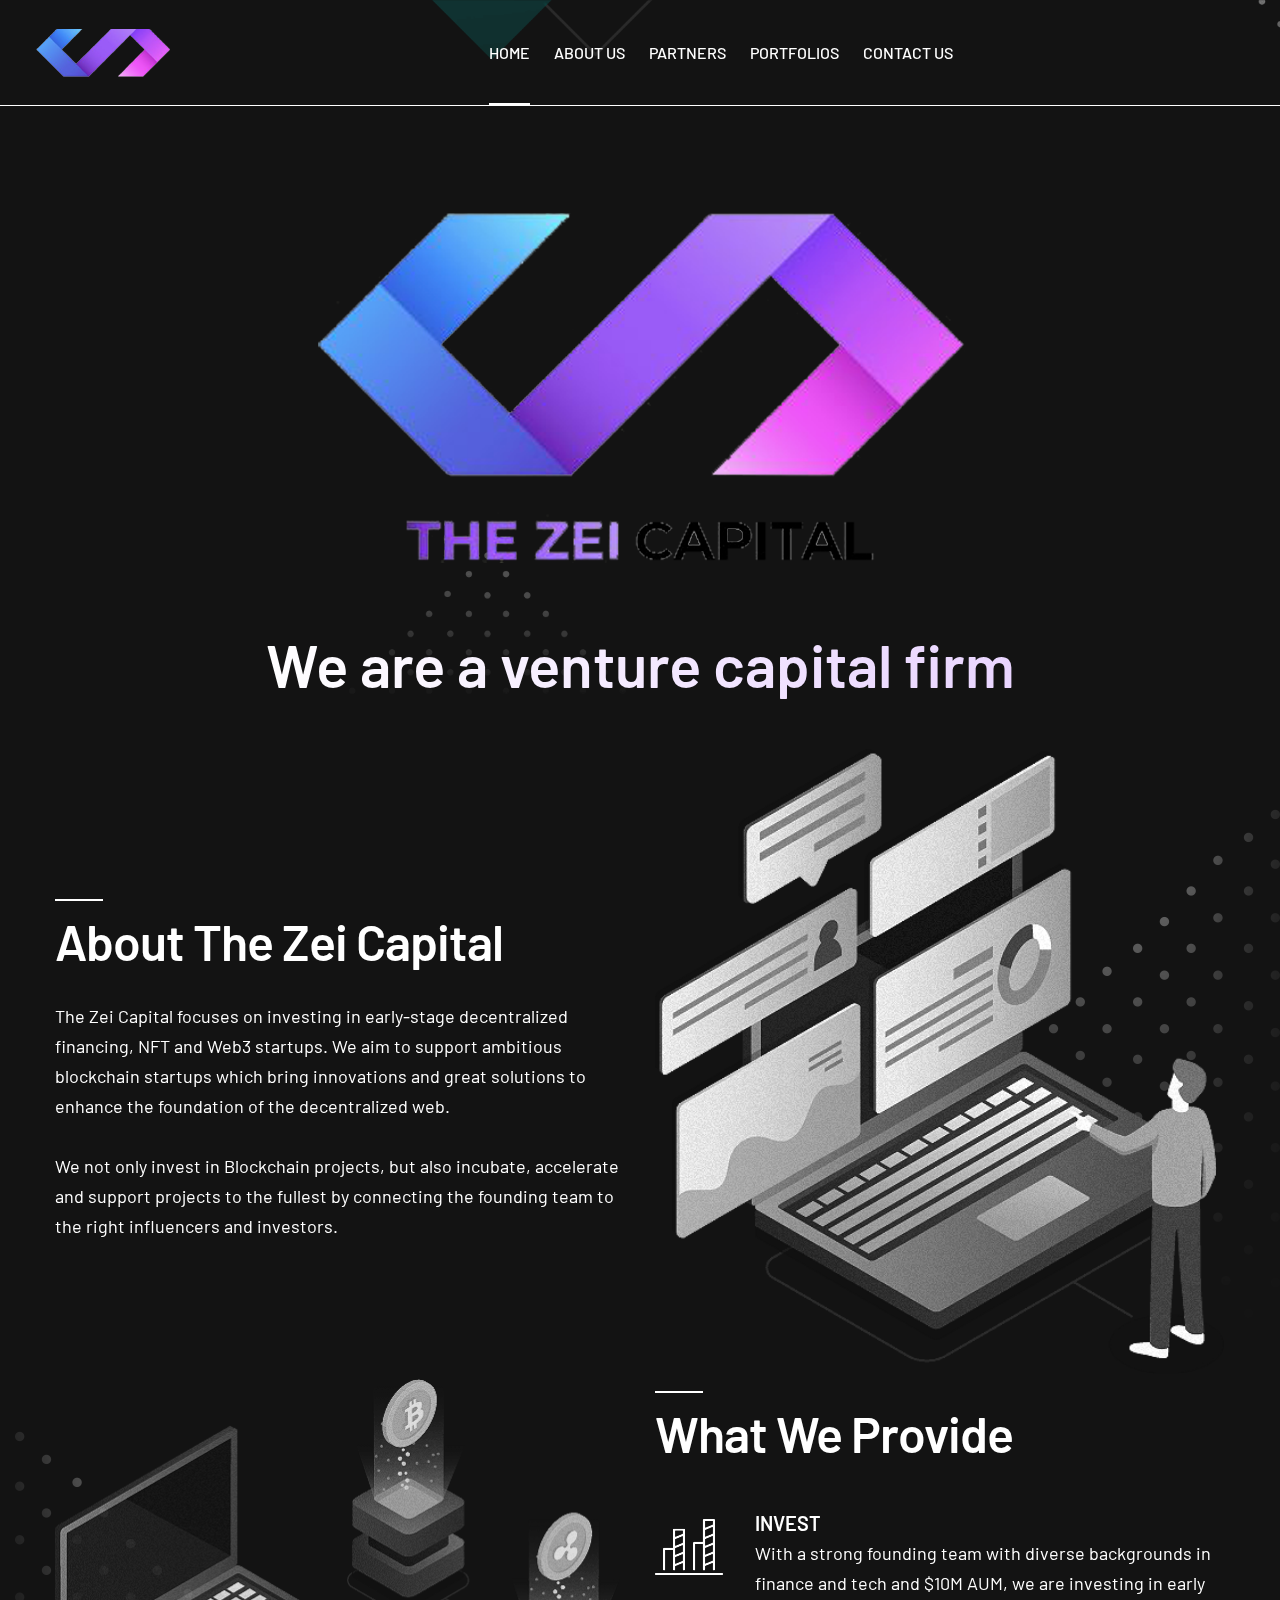
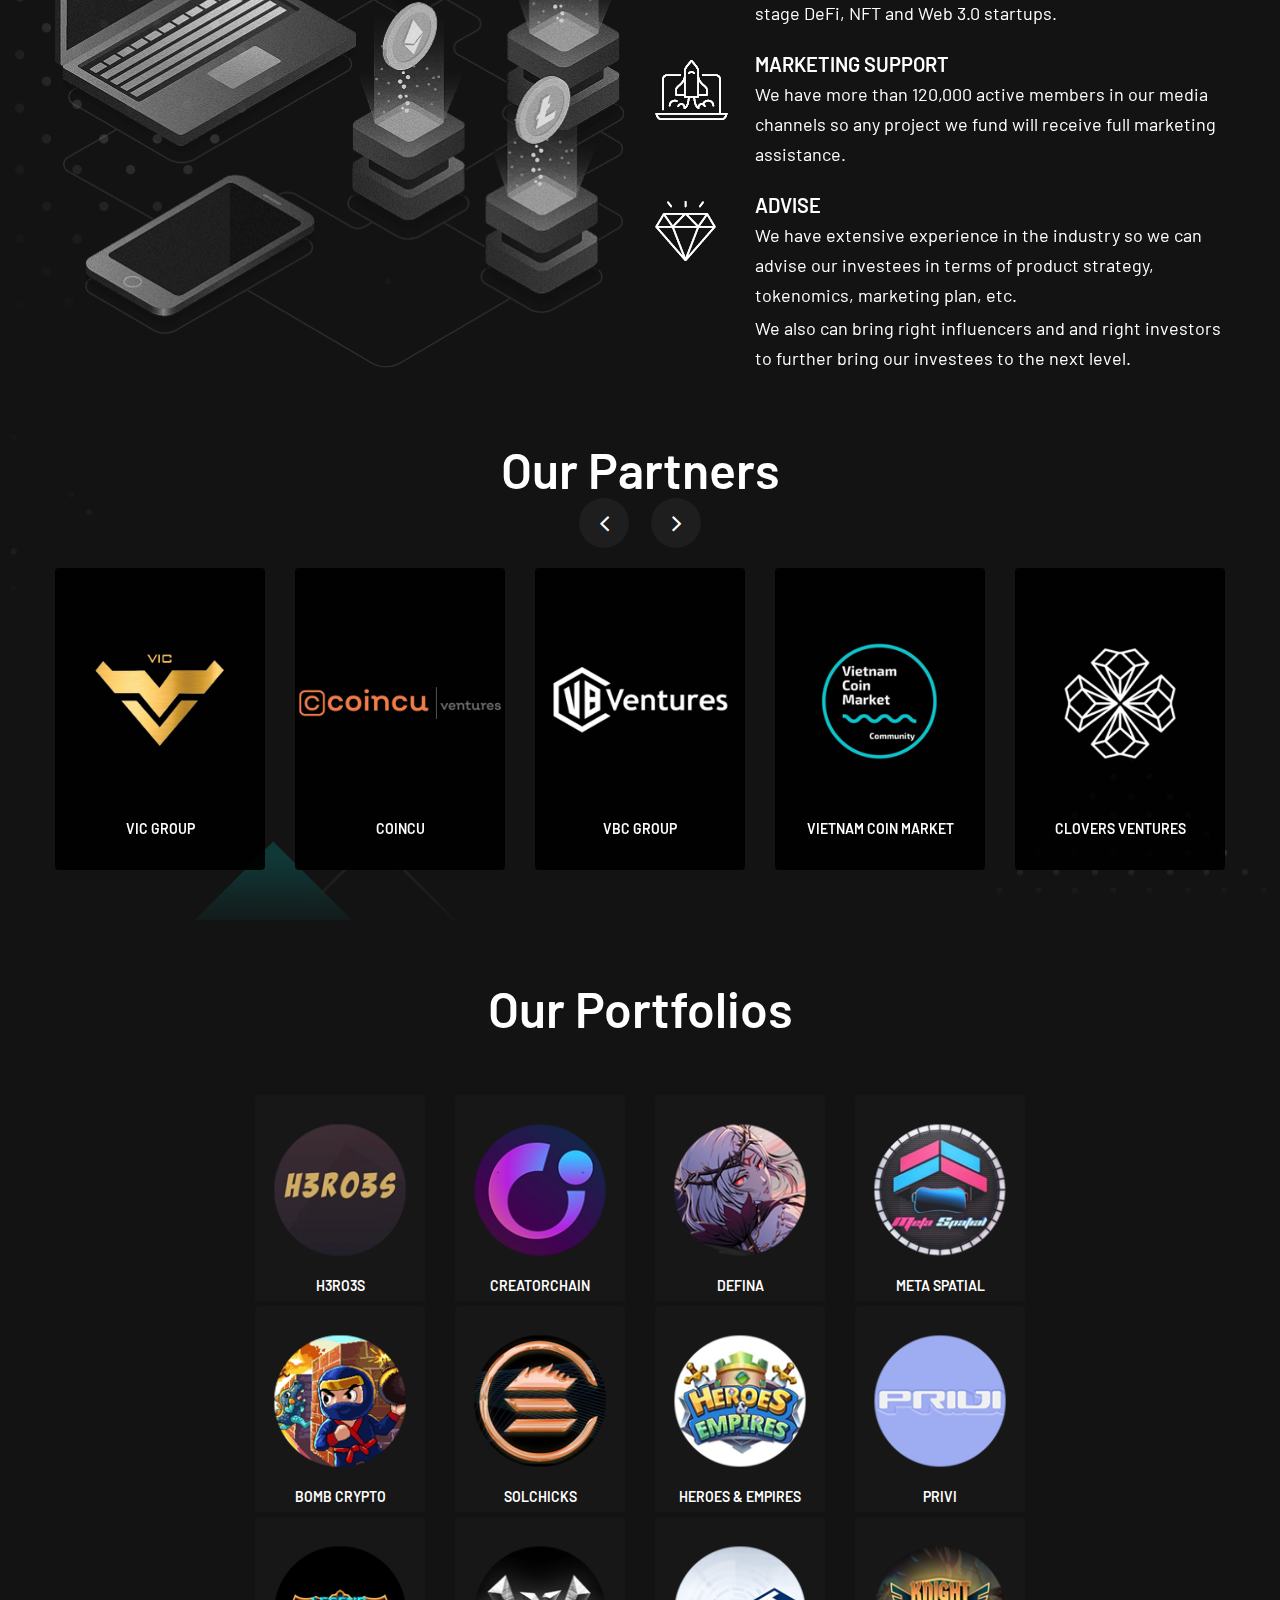
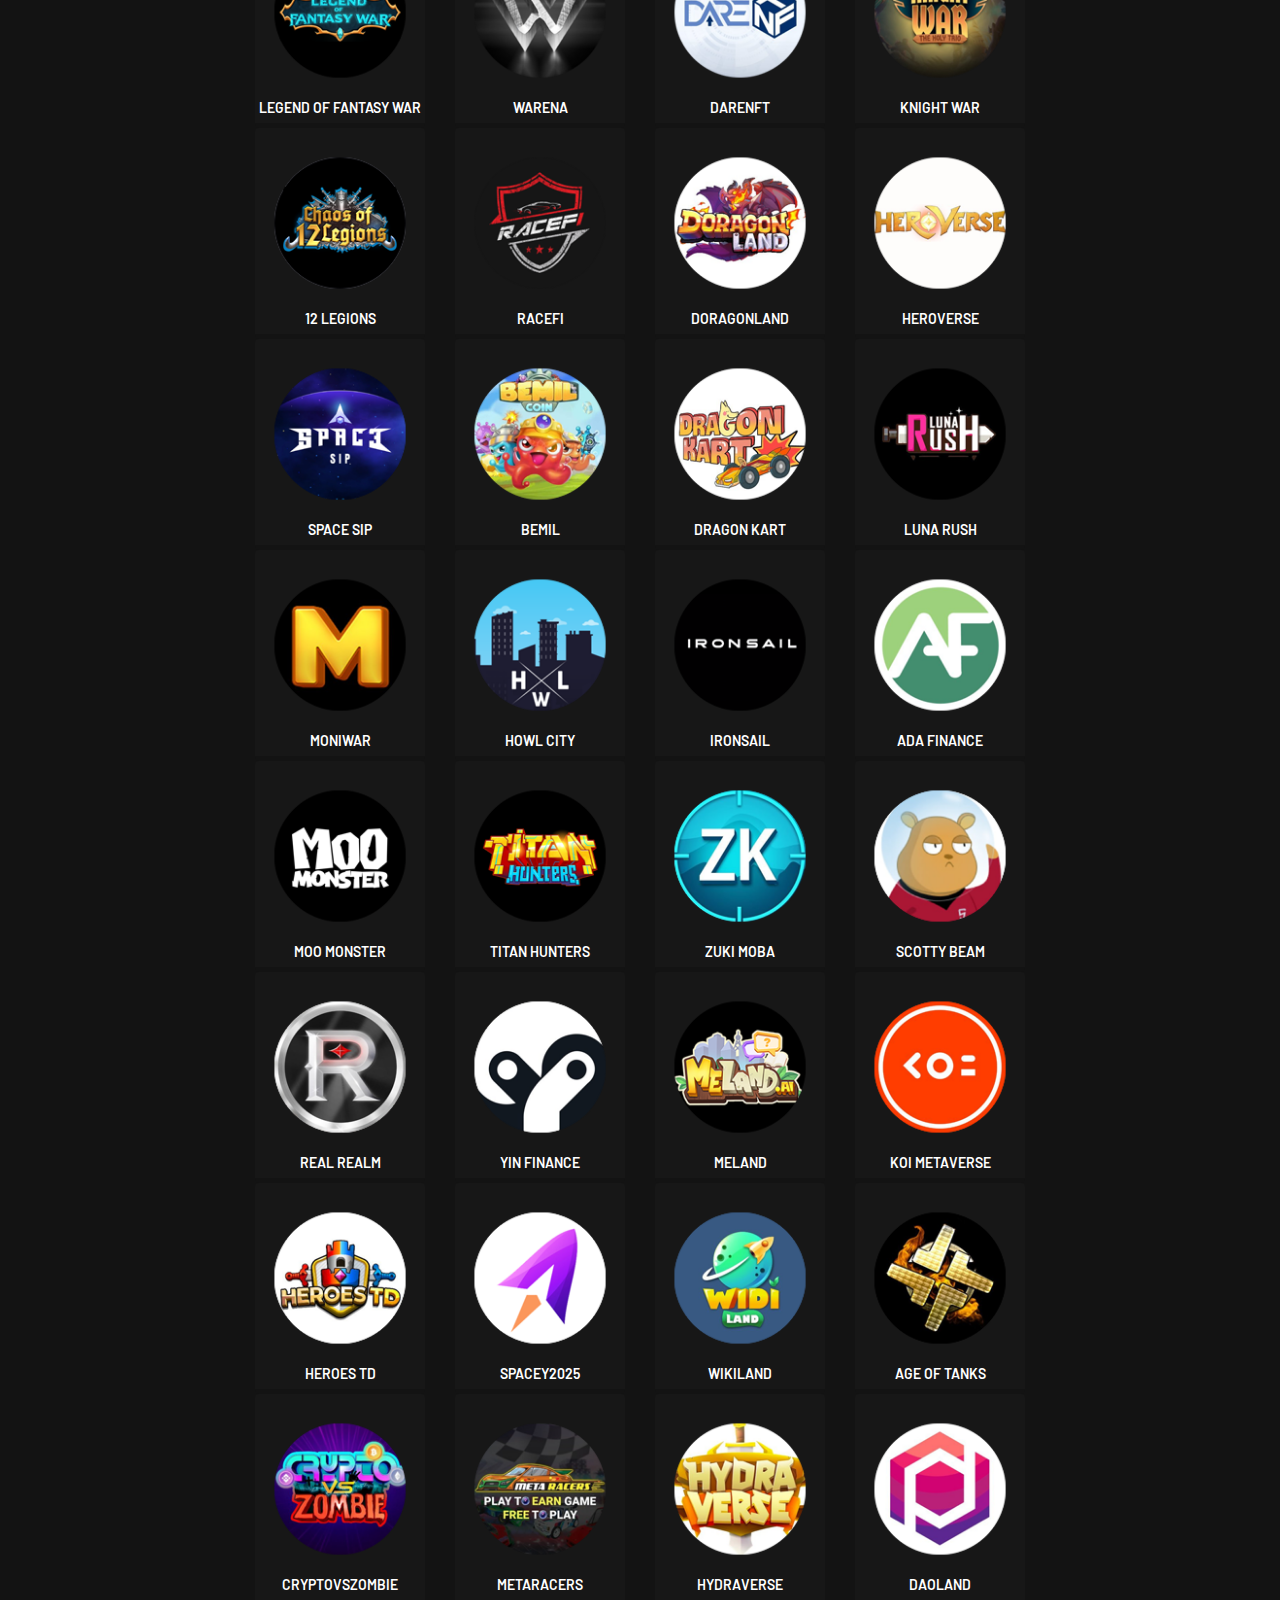
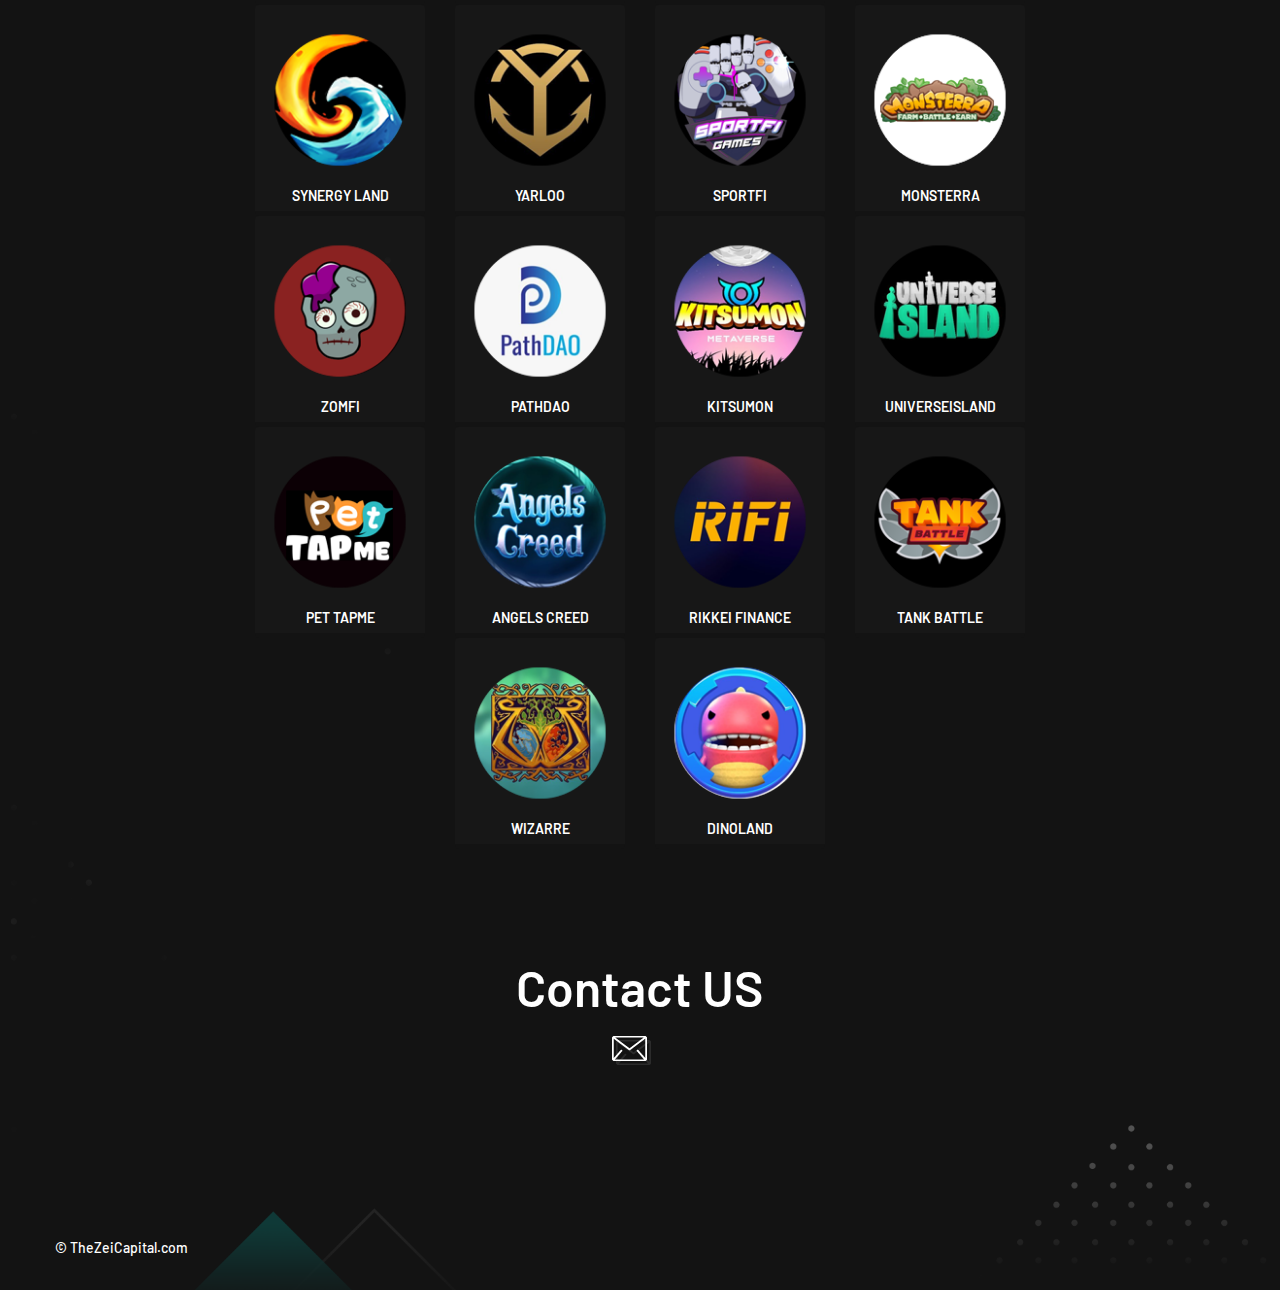
==== index.html @ 8ebc1239 "init" ====
<!doctype html>
<html lang="en">


<!-- Mirrored from TheZeiCapital.com/ by HTTrack Website Copier/3.x [XR&CO'2014], Sat, 12 Mar 2022 12:08:36 GMT -->
<head>

    <meta charset="utf-8">
    <meta http-equiv="x-ua-compatible" content="ie=edge">
    <meta name="description" content="">
    <meta name="viewport" content="width=device-width, initial-scale=1, shrink-to-fit=no">

    <!--====== Title ======-->
    <title>The Zei Capital - We are a venture capital ﬁrm</title>

    <!--====== Favicon Icon ======-->
    <link rel="shortcut icon" href="assets/images/2.png" type="image/png">

    <!--====== Bootstrap css ======-->
    <link rel="stylesheet" href="assets/css/bootstrap.min.css">

    <!--====== Fontawesome css ======-->
    <link rel="stylesheet" href="assets/css/all.css">

    <!--====== nice select css ======-->
    <link rel="stylesheet" href="assets/css/nice-select.css">

    <!--====== Slick css ======-->
    <link rel="stylesheet" href="assets/css/slick.css">

    <!--====== Swiper css ======-->
    <link rel="stylesheet" href="assets/css/swiper.min.css">

    <!--====== Default css ======-->
    <link rel="stylesheet" href="assets/css/default.css">

    <!--====== Style css ======-->
    <link rel="stylesheet" href="assets/css/style.css">


</head>

<body>

    <header class="header-area">
        <div class="header-nav">
            <div class="container-fluid">
                <div class="row">
                    <div class="col-lg-12">
                        <div class="navigation">
                            <nav class="navbar navbar-expand-lg navbar-light ">
                                <a class="navbar-brand" href="index.html"><img src="assets/images/logo.png" alt=""></a>
                                <!-- logo -->
                                <button class="navbar-toggler" type="button" data-toggle="collapse"
                                    data-target="#navbarSupportedContent" aria-controls="navbarSupportedContent"
                                    aria-expanded="false" aria-label="Toggle navigation">
                                    <span class="toggler-icon"></span>
                                    <span class="toggler-icon"></span>
                                    <span class="toggler-icon"></span>
                                </button> <!-- navbar toggler -->

                                <div class="collapse navbar-collapse sub-menu-bar" id="navbarSupportedContent">
                                    <ul class="navbar-nav m-auto">
                                        <li class="nav-item">
                                            <a class="nav-link active" href="index.html">HOME </a>
                                        </li>
                                        <li class="nav-item">
                                            <a class="nav-link" href="#about">ABOUT US</a>
                                        </li>
                                        <li class="nav-item">
                                            <a class="nav-link" href="#partners">PARTNERS</a>
                                        </li>
                                        <li class="nav-item">
                                            <a class="nav-link" href="#portfolios">PORTFOLIOS</a>
                                        </li>
                                        <li class="nav-item">
                                            <a class="nav-link" href="#contact">CONTACT US</a>
                                        </li>
                                    </ul>
                                </div> <!-- navbar collapse -->
                            </nav>
                        </div> <!-- navigation -->
                    </div>
                </div>
            </div>
        </div>
    </header>

    <section class="banner-area bg_cover" style="background-image: url(assets/images/banner-bg.png);">
        <div class="container">
            <div class="row justify-content-center">
                <div class="col-lg-8 col-md-8">
                    <div class="banner-content text-center">
					<img src="assets/images/alogo.png" alt="logo">
                        <h1 class="title">We are a venture capital ﬁrm</h1>
                    </div>
                </div>
            </div>
        </div>
    </section>

    <section class="crypten-trade-area pt-190">
        
        <div class="item-1 item-2 mt-180">
            <div class="container">
                <div class="row align-items-center">
                    <div class="col-lg-6 order-lg-1 order-2">
                        <div class="crypten-trade-content" id="about">
                            <span></span>
                            <h3 class="title">About The Zei Capital</h3>
                            <p>The Zei Capital focuses on investing in early-stage decentralized financing, NFT and Web3 startups. We aim to support ambitious blockchain startups which bring innovations and great solutions to enhance the foundation of the decentralized web.</p>
							<p>We not only invest in Blockchain projects, but also incubate, accelerate and support projects to the fullest by connecting the founding team to the right influencers and investors.</p>
                        </div>
                    </div>
                    <div class="col-lg-6 order-lg-2 order-1">
                        <div class="crypten-trade-thumb">
                            <img src="assets/images/benefits-2.png" alt="">
                        </div>
                    </div>
                </div>
            </div>
            <div class="crypten-color">
                <img src="assets/images/shape/color-bg-2.png" alt="">
            </div>
        </div>
		<div class="item-1">
            <div class="container">
                <div class="row align-items-center">
                    <div class="col-lg-6">
                        <div class="crypten-trade-thumb">
                            <img src="assets/images/benefits-1.png" alt="">
                        </div>
                    </div>
                    <div class="col-lg-6">
                        <div class="crypten-trade-content">
                            <span></span>
                            <h3 class="title">What We Provide</h3></br></br>
                            <div class="trade-item mt-30">
                                <img src="assets/images/icon/trade-icon-1.png" alt="">
                                <h5 class="title">Invest</h5>
                                <p>With  a strong founding team with diverse backgrounds in finance and tech and $10M AUM, we are investing in early stage DeFi, NFT and Web 3.0 startups.</p>
                            </div></br>
                            <div class="trade-item mt-30">
                                <img src="assets/images/icon/features-icon-1.png" alt="">
                                <h5 class="title">Marketing Support</h5>
                                <p>We have more than 120,000 active members in our media channels so any project we fund will receive full marketing assistance.</p>
                            </div></br>
                            <div class="trade-item mt-30">
                                <img src="assets/images/icon/trade-icon-3.png" alt="">
                                <h5 class="title">Advise</h5>
                                <p>We have extensive experience in the industry so we can advise our investees in terms of product strategy, tokenomics, marketing plan, etc.</p>
								<p>We also can bring right influencers and and right investors to further bring our investees to the next level.
</p>
                            </div>
                        </div>
                    </div>
                </div>
            </div>
            <div class="crypten-color">
                <img src="assets/images/shape/color-bg.png" alt="">
            </div>
        </div>
    </section>

    <section class="token-sale-area">
        <div class="container">
            <div class="row justify-content-center">
                <div class="col-lg-7">
                    <div class="section-title text-center" id="partners">
                        <h3 class="title">Our Partners</h3>
                    </div>
                </div>
            </div>
            <div class="row token-sale-active">
                <div class="col-lg-3">
                    <div class="token-sale-item mt-30 text-center">
                        <center><img src="assets/images/icon/vic.png" alt=""></center>
                        <span>VIC Group</span>
                    </div>
                </div>
                 <div class="col-lg-3">
                    <div class="token-sale-item mt-30 text-center">
                        <center><img src="assets/images/icon/cc.png" alt=""></center>
                        <span>Coincu</span>
                    </div>
                </div>
				  <div class="col-lg-3">
                    <div class="token-sale-item mt-30 text-center">
                        <center><img src="assets/images/icon/vbc.png" alt=""></center>
                        <span>VBC Group</span>
                    </div>
                </div>
				  <div class="col-lg-3">
                    <div class="token-sale-item mt-30 text-center">
                        <center><img src="assets/images/icon/vcm.png" alt=""></center>
                        <span>Vietnam Coin Market</span>
                    </div>
                </div>
				  <div class="col-lg-3">
                    <div class="token-sale-item mt-30 text-center">
                        <center><img src="assets/images/icon/clv.png" alt=""></center>
                        <span>Clovers Ventures</span>
                    </div>
                </div>
				<div class="col-lg-3">
                    <div class="token-sale-item mt-30 text-center">
                        <center><img src="assets/images/icon/cf.png" alt=""></center>
                        <span>Crypto Force</span>
                    </div>
                </div>
                <div class="col-lg-3">
                    <div class="token-sale-item mt-30 text-center">
                        <center><img src="assets/images/icon/dci.png" alt=""></center>
                        <span>Dutch Crypto Investors</span>
                    </div>
                </div>
				  <div class="col-lg-3">
                    <div class="token-sale-item mt-30 text-center">
                        <center><img src="assets/images/icon/bmm.png" alt=""></center>
                        <span>Black Mamba Ventures</span>
                    </div>
                </div>
				  <div class="col-lg-3">
                    <div class="token-sale-item mt-30 text-center">
                        <center><img src="assets/images/icon/bta.png" alt=""></center>
                        <span>Blogtienao</span>
                    </div>
                </div>
				  <div class="col-lg-3">
                    <div class="token-sale-item mt-30 text-center">
                        <center><img src="assets/images/icon/ic.png" alt=""></center>
                        <span>Infinity Capital</span>
                    </div>
                </div>
				  <div class="col-lg-3">
                    <div class="token-sale-item mt-30 text-center">
                        <center><img src="assets/images/icon/gfs.png" alt=""></center>
                        <span>GFS Ventures</span>
                    </div>
                </div>
                <div class="col-lg-3">
                    <div class="token-sale-item mt-30 text-center">
                        <center><img src="assets/images/icon/cv.png" alt=""></center>
                        <span>Choiventures</span>
                    </div>
                </div>
				  <div class="col-lg-3">
                    <div class="token-sale-item mt-30 text-center">
                        <center><img src="assets/images/icon/tcvn.png" alt=""></center>
                        <span>TradeCoinVietNam</span>
                    </div>
                </div>
				  <div class="col-lg-3">
                    <div class="token-sale-item mt-30 text-center">
                        <center><img src="assets/images/icon/tkv.png" alt=""></center>
                        <span>TK Ventures</span>
                    </div>
                </div>
					  <div class="col-lg-3">
                    <div class="token-sale-item mt-30 text-center">
                        <center><img src="assets/images/icon/ob.png" alt=""></center>
                        <span>OnBlock</span>
                    </div>
                </div>
            </div>
        </div>
        <div class="banefits-color-2">
            <img src="assets/images/shape/color-bg-4.png" alt="">
        </div>
    </section>

    <section class="brand-area">
        <div class="container">
            <div class="row justify-content-center">
                <div class="col-lg-6">
                    <div class="section-title text-center" id="portfolios">
                        <h3 class="title">Our Portfolios</h3>
                    </div>
                </div>
            </div>
            <div class="row justify-content-center">
                <div class="col-lg-2 col-md-3 col-sm-6 col-6">
                    <div class="brand-item mt-30" style="border-bottom: 5px solid #131313;background-color: #35333324;border-radius: 4px;padding: 5px 0px;font-size: 14px;font-weight: 600;color: #fff;text-transform: uppercase;padding-top: 10px;">
                         <img src="assets/images/h3.png" alt="brand">
						<div ><center><span>H3RO3S</span></center></div>
                    </div>
                </div>
                <div class="col-lg-2 col-md-3 col-sm-6 col-6">
                    <div class="brand-item mt-30" style="border-bottom: 5px solid #131313;background-color: #35333324;border-radius: 4px;padding: 5px 0px;font-size: 14px;font-weight: 600;color: #fff;text-transform: uppercase;padding-top: 10px;">
                        <img src="assets/images/brand1.png" alt="brand">
						<div ><center><span>Creatorchain</span></center></div>
                    </div>
                </div>
                <div class="col-lg-2 col-md-3 col-sm-6 col-6">
                    <div class="brand-item mt-30" style="border-bottom: 5px solid #131313;background-color: #35333324;border-radius: 4px;padding: 5px 0px;font-size: 14px;font-weight: 600;color: #fff;text-transform: uppercase;padding-top: 10px;">
                        <img src="assets/images/brand3.png" alt="brand">
						<div ><center><span>Defina</span></center></div>
                    </div>
                </div>
                <div class="col-lg-2 col-md-3 col-sm-6 col-6">
                    <div class="brand-item mt-30" style="border-bottom: 5px solid #131313;background-color: #35333324;border-radius: 4px;padding: 5px 0px;font-size: 14px;font-weight: 600;color: #fff;text-transform: uppercase;padding-top: 10px;">
                        <img src="assets/images/ms.png" alt="brand">
						<div ><center><span>Meta Spatial</span></center></div>
                    </div>
                </div>
            </div>
            <div class="row justify-content-center mt-70">
                <div class="col-lg-2 col-md-3 col-sm-6 col-6">
                    <div class="brand-item mt-30" style="border-bottom: 5px solid #131313;background-color: #35333324;border-radius: 4px;padding: 5px 0px;font-size: 14px;font-weight: 600;color: #fff;text-transform: uppercase;padding-top: 10px;">
                        <img src="assets/images/bc.png" alt="brand">
						<div ><center><span>Bomb Crypto</span></center></div>
                    </div>
                </div>
                <div class="col-lg-2 col-md-3 col-sm-6 col-6">
                    <div class="brand-item mt-30" style="border-bottom: 5px solid #131313;background-color: #35333324;border-radius: 4px;padding: 5px 0px;font-size: 14px;font-weight: 600;color: #fff;text-transform: uppercase;padding-top: 10px;">
                        <img src="assets/images/sc.png" alt="brand">
						<div ><center><span>SolChicks</span></center></div>
                    </div>
                </div>
                <div class="col-lg-2 col-md-3 col-sm-6 col-6">
                    <div class="brand-item mt-30" style="border-bottom: 5px solid #131313;background-color: #35333324;border-radius: 4px;padding: 5px 0px;font-size: 14px;font-weight: 600;color: #fff;text-transform: uppercase;padding-top: 10px;">
                        <img src="assets/images/brand8.png" alt="brand">
						<div ><center><span>Heroes & Empires</span></center></div>
                    </div>
                </div>
                <div class="col-lg-2 col-md-3 col-sm-6 col-6">
                    <div class="brand-item mt-30" style="border-bottom: 5px solid #131313;background-color: #35333324;border-radius: 4px;padding: 5px 0px;font-size: 14px;font-weight: 600;color: #fff;text-transform: uppercase;padding-top: 10px;">
                        <img src="assets/images/brand9.png" alt="brand">
						<div ><center><span>Privi</span></center></div>
                    </div>
                </div>
            </div>
			            <div class="row justify-content-center mt-70">
                <div class="col-lg-2 col-md-3 col-sm-6 col-6">
                    <div class="brand-item mt-30" style="border-bottom: 5px solid #131313;background-color: #35333324;border-radius: 4px;padding: 5px 0px;font-size: 14px;font-weight: 600;color: #fff;text-transform: uppercase;padding-top: 10px;">
                      <img src="assets/images/lw.png" alt="brand">
						<div ><center><span>Legend of Fantasy War</span></center></div>
                    </div>
                </div>
                <div class="col-lg-2 col-md-3 col-sm-6 col-6">
                    <div class="brand-item mt-30" style="border-bottom: 5px solid #131313;background-color: #35333324;border-radius: 4px;padding: 5px 0px;font-size: 14px;font-weight: 600;color: #fff;text-transform: uppercase;padding-top: 10px;">
                         <img src="assets/images/icon/wr.png" alt="brand">
						<div ><center><span>Warena</span></center></div>
                    </div>
                </div>
                <div class="col-lg-2 col-md-3 col-sm-6 col-6">
                    <div class="brand-item mt-30" style="border-bottom: 5px solid #131313;background-color: #35333324;border-radius: 4px;padding: 5px 0px;font-size: 14px;font-weight: 600;color: #fff;text-transform: uppercase;padding-top: 10px;">
                        <img src="assets/images/icon/dr.png" alt="brand">
						<div ><center><span>Darenft</span></center></div>
                    </div>
                </div>
                <div class="col-lg-2 col-md-3 col-sm-6 col-6">
                    <div class="brand-item mt-30" style="border-bottom: 5px solid #131313;background-color: #35333324;border-radius: 4px;padding: 5px 0px;font-size: 14px;font-weight: 600;color: #fff;text-transform: uppercase;padding-top: 10px;">
                         <img src="assets/images/icon/kw.png" alt="brand">
						<div ><center><span>Knight War</span></center></div>
                    </div>
                </div>
            </div>
			<div class="row justify-content-center">
                <div class="col-lg-2 col-md-3 col-sm-6 col-6">
                    <div class="brand-item mt-30" style="border-bottom: 5px solid #131313;background-color: #35333324;border-radius: 4px;padding: 5px 0px;font-size: 14px;font-weight: 600;color: #fff;text-transform: uppercase;padding-top: 10px;">
                        <img src="assets/images/12l.png" alt="brand">
						<div ><center><span>12 LEGIONS</span></center></div>
                    </div>
                </div>
                <div class="col-lg-2 col-md-3 col-sm-6 col-6">
                    <div class="brand-item mt-30" style="border-bottom: 5px solid #131313;background-color: #35333324;border-radius: 4px;padding: 5px 0px;font-size: 14px;font-weight: 600;color: #fff;text-transform: uppercase;padding-top: 10px;">
                        <img src="assets/images/rcf.png" alt="brand">
						<div ><center><span>RaceFi</span></center></div>
                    </div>
                </div>
                <div class="col-lg-2 col-md-3 col-sm-6 col-6">
                    <div class="brand-item mt-30" style="border-bottom: 5px solid #131313;background-color: #35333324;border-radius: 4px;padding: 5px 0px;font-size: 14px;font-weight: 600;color: #fff;text-transform: uppercase;padding-top: 10px;">
                        <img src="assets/images/drg.png" alt="brand">
						<div ><center><span>DoragonLand</span></center></div>
                    </div>
                </div>
                <div class="col-lg-2 col-md-3 col-sm-6 col-6">
                    <div class="brand-item mt-30" style="border-bottom: 5px solid #131313;background-color: #35333324;border-radius: 4px;padding: 5px 0px;font-size: 14px;font-weight: 600;color: #fff;text-transform: uppercase;padding-top: 10px;">
                        <img src="assets/images/hv.png" alt="brand">
						<div ><center><span>HeroVerse</span></center></div>
                    </div>
                </div>
            </div>
            <div class="row justify-content-center mt-70">
                <div class="col-lg-2 col-md-3 col-sm-6 col-6">
                    <div class="brand-item mt-30" style="border-bottom: 5px solid #131313;background-color: #35333324;border-radius: 4px;padding: 5px 0px;font-size: 14px;font-weight: 600;color: #fff;text-transform: uppercase;padding-top: 10px;">
                        <img src="assets/images/ss.png" alt="brand">
						<div ><center><span>Space SIP</span></center></div>
                    </div>
                </div>
                <div class="col-lg-2 col-md-3 col-sm-6 col-6">
                    <div class="brand-item mt-30" style="border-bottom: 5px solid #131313;background-color: #35333324;border-radius: 4px;padding: 5px 0px;font-size: 14px;font-weight: 600;color: #fff;text-transform: uppercase;padding-top: 10px;">
                        <img src="assets/images/bml.png" alt="brand">
						<div ><center><span>Bemil</span></center></div>
                    </div>
                </div>
                <div class="col-lg-2 col-md-3 col-sm-6 col-6">
                    <div class="brand-item mt-30" style="border-bottom: 5px solid #131313;background-color: #35333324;border-radius: 4px;padding: 5px 0px;font-size: 14px;font-weight: 600;color: #fff;text-transform: uppercase;padding-top: 10px;">
                        <img src="assets/images/drk.png" alt="brand">
						<div ><center><span>Dragon Kart</span></center></div>
                    </div>
                </div>
                <div class="col-lg-2 col-md-3 col-sm-6 col-6">
                    <div class="brand-item mt-30" style="border-bottom: 5px solid #131313;background-color: #35333324;border-radius: 4px;padding: 5px 0px;font-size: 14px;font-weight: 600;color: #fff;text-transform: uppercase;padding-top: 10px;">
                        <img src="assets/images/lnr.png" alt="brand">
						<div ><center><span>Luna Rush</span></center></div>
                    </div>
                </div>
            </div>
            <div class="row justify-content-center mt-70">
                <div class="col-lg-2 col-md-3 col-sm-6 col-6">
                    <div class="brand-item mt-30" style="border-bottom: 5px solid #131313;background-color: #35333324;border-radius: 4px;padding: 5px 0px;font-size: 14px;font-weight: 600;color: #fff;text-transform: uppercase;padding-top: 10px;">
                        <img src="assets/images/mw.png" alt="brand">
						<div ><center><span>Moniwar</span></center></div>
                    </div>
                </div>
                <div class="col-lg-2 col-md-3 col-sm-6 col-6">
                    <div class="brand-item mt-30" style="border-bottom: 5px solid #131313;background-color: #35333324;border-radius: 4px;padding: 5px 0px;font-size: 14px;font-weight: 600;color: #fff;text-transform: uppercase;padding-top: 10px;">
                        <img src="assets/images/hwl.png" alt="brand">
						<div ><center><span>Howl City</span></center></div>
                    </div>
                </div>
                <div class="col-lg-2 col-md-3 col-sm-6 col-6">
                    <div class="brand-item mt-30" style="border-bottom: 5px solid #131313;background-color: #35333324;border-radius: 4px;padding: 5px 0px;font-size: 14px;font-weight: 600;color: #fff;text-transform: uppercase;padding-top: 10px;">
                        <img src="assets/images/IS.png" alt="brand">
						<div ><center><span>Ironsail</span></center></div>
                    </div>
                </div>
                <div class="col-lg-2 col-md-3 col-sm-6 col-6">
                    <div class="brand-item mt-30" style="border-bottom: 5px solid #131313;background-color: #35333324;border-radius: 4px;padding: 5px 0px;font-size: 14px;font-weight: 600;color: #fff;text-transform: uppercase;padding-top: 10px;">
                        <img src="assets/images/p2p.png" alt="brand">
						<div ><center><span>ADA Finance</span></center></div>
                    </div>
                </div>
            </div>
             <div class="row justify-content-center mt-70">
                <div class="col-lg-2 col-md-3 col-sm-6 col-6">
                    <div class="brand-item mt-30" style="border-bottom: 5px solid #131313;background-color: #35333324;border-radius: 4px;padding: 5px 0px;font-size: 14px;font-weight: 600;color: #fff;text-transform: uppercase;padding-top: 10px;">
                        <img src="assets/images/moo.png" alt="brand">
						<div ><center><span>Moo Monster</span></center></div>
                    </div>
                </div>
                <div class="col-lg-2 col-md-3 col-sm-6 col-6">
                    <div class="brand-item mt-30" style="border-bottom: 5px solid #131313;background-color: #35333324;border-radius: 4px;padding: 5px 0px;font-size: 14px;font-weight: 600;color: #fff;text-transform: uppercase;padding-top: 10px;">
                        <img src="assets/images/tt.png" alt="brand">
						<div ><center><span>Titan Hunters</span></center></div>
                    </div>
                </div>
                <div class="col-lg-2 col-md-3 col-sm-6 col-6">
                    <div class="brand-item mt-30" style="border-bottom: 5px solid #131313;background-color: #35333324;border-radius: 4px;padding: 5px 0px;font-size: 14px;font-weight: 600;color: #fff;text-transform: uppercase;padding-top: 10px;">
                        <img src="assets/images/zk.png" alt="brand">
						<div ><center><span>Zuki Moba</span></center></div>
                    </div>
                </div>
                <div class="col-lg-2 col-md-3 col-sm-6 col-6">
                    <div class="brand-item mt-30" style="border-bottom: 5px solid #131313;background-color: #35333324;border-radius: 4px;padding: 5px 0px;font-size: 14px;font-weight: 600;color: #fff;text-transform: uppercase;padding-top: 10px;">
                        <img src="assets/images/sb.png" alt="brand">
						<div ><center><span>Scotty Beam</span></center></div>
                    </div>
                </div>
            </div>
			
			             <div class="row justify-content-center mt-70">
                <div class="col-lg-2 col-md-3 col-sm-6 col-6">
                    <div class="brand-item mt-30" style="border-bottom: 5px solid #131313;background-color: #35333324;border-radius: 4px;padding: 5px 0px;font-size: 14px;font-weight: 600;color: #fff;text-transform: uppercase;padding-top: 10px;">
                        <img src="assets/images/rd.png" alt="brand">
						<div ><center><span>Real Realm</span></center></div>
                    </div>
                </div>
                <div class="col-lg-2 col-md-3 col-sm-6 col-6">
                    <div class="brand-item mt-30" style="border-bottom: 5px solid #131313;background-color: #35333324;border-radius: 4px;padding: 5px 0px;font-size: 14px;font-weight: 600;color: #fff;text-transform: uppercase;padding-top: 10px;">
                        <img src="assets/images/yf.png" alt="brand">
						<div ><center><span>YIN Finance</span></center></div>
                    </div>
                </div>
                <div class="col-lg-2 col-md-3 col-sm-6 col-6">
                    <div class="brand-item mt-30" style="border-bottom: 5px solid #131313;background-color: #35333324;border-radius: 4px;padding: 5px 0px;font-size: 14px;font-weight: 600;color: #fff;text-transform: uppercase;padding-top: 10px;">
                        <img src="assets/images/mld.png" alt="brand">
						<div ><center><span>Meland</span></center></div>
                    </div>
                </div>
                <div class="col-lg-2 col-md-3 col-sm-6 col-6">
                    <div class="brand-item mt-30" style="border-bottom: 5px solid #131313;background-color: #35333324;border-radius: 4px;padding: 5px 0px;font-size: 14px;font-weight: 600;color: #fff;text-transform: uppercase;padding-top: 10px;">
                        <img src="assets/images/km.png" alt="brand">
						<div ><center><span>Koi Metaverse</span></center></div>
                    </div>
                </div>
            </div>
			
			             <div class="row justify-content-center mt-70">
                <div class="col-lg-2 col-md-3 col-sm-6 col-6">
                    <div class="brand-item mt-30" style="border-bottom: 5px solid #131313;background-color: #35333324;border-radius: 4px;padding: 5px 0px;font-size: 14px;font-weight: 600;color: #fff;text-transform: uppercase;padding-top: 10px;">
                        <img src="assets/images/ht.png" alt="brand">
						<div ><center><span>Heroes TD</span></center></div>
                    </div>
                </div>
                <div class="col-lg-2 col-md-3 col-sm-6 col-6">
                    <div class="brand-item mt-30" style="border-bottom: 5px solid #131313;background-color: #35333324;border-radius: 4px;padding: 5px 0px;font-size: 14px;font-weight: 600;color: #fff;text-transform: uppercase;padding-top: 10px;">
                        <img src="assets/images/spy.png" alt="brand">
						<div ><center><span>SPACEY2025</span></center></div>
                    </div>
                </div>
                <div class="col-lg-2 col-md-3 col-sm-6 col-6">
                    <div class="brand-item mt-30" style="border-bottom: 5px solid #131313;background-color: #35333324;border-radius: 4px;padding: 5px 0px;font-size: 14px;font-weight: 600;color: #fff;text-transform: uppercase;padding-top: 10px;">
                        <img src="assets/images/wl.png" alt="brand">
						<div ><center><span>Wikiland</span></center></div>
                    </div>
                </div>
                <div class="col-lg-2 col-md-3 col-sm-6 col-6">
                    <div class="brand-item mt-30" style="border-bottom: 5px solid #131313;background-color: #35333324;border-radius: 4px;padding: 5px 0px;font-size: 14px;font-weight: 600;color: #fff;text-transform: uppercase;padding-top: 10px;">
                        <img src="assets/images/aft.png" alt="brand">
						<div ><center><span>Age Of Tanks</span></center></div>
                    </div>
                </div>
            </div>
						             <div class="row justify-content-center mt-70">
                <div class="col-lg-2 col-md-3 col-sm-6 col-6">
                    <div class="brand-item mt-30" style="border-bottom: 5px solid #131313;background-color: #35333324;border-radius: 4px;padding: 5px 0px;font-size: 14px;font-weight: 600;color: #fff;text-transform: uppercase;padding-top: 10px;">
                        <img src="assets/images/cvz.png" alt="brand">
						<div ><center><span>CryptoVsZombie</span></center></div>
                    </div>
                </div>
                <div class="col-lg-2 col-md-3 col-sm-6 col-6">
                    <div class="brand-item mt-30" style="border-bottom: 5px solid #131313;background-color: #35333324;border-radius: 4px;padding: 5px 0px;font-size: 14px;font-weight: 600;color: #fff;text-transform: uppercase;padding-top: 10px;">
                        <img src="assets/images/mtr.png" alt="brand">
						<div ><center><span>MetaRacers</span></center></div>
                    </div>
                </div>
                <div class="col-lg-2 col-md-3 col-sm-6 col-6">
                    <div class="brand-item mt-30" style="border-bottom: 5px solid #131313;background-color: #35333324;border-radius: 4px;padding: 5px 0px;font-size: 14px;font-weight: 600;color: #fff;text-transform: uppercase;padding-top: 10px;">
                        <img src="assets/images/hdv.png" alt="brand">
						<div ><center><span>Hydraverse</span></center></div>
                    </div>
                </div>
                <div class="col-lg-2 col-md-3 col-sm-6 col-6">
                    <div class="brand-item mt-30" style="border-bottom: 5px solid #131313;background-color: #35333324;border-radius: 4px;padding: 5px 0px;font-size: 14px;font-weight: 600;color: #fff;text-transform: uppercase;padding-top: 10px;">
                        <img src="assets/images/dld.png" alt="brand">
						<div ><center><span>DAOLand</span></center></div>
                    </div>
                </div>
            </div>
             <div class="row justify-content-center mt-70">
                <div class="col-lg-2 col-md-3 col-sm-6 col-6">
                    <div class="brand-item mt-30" style="border-bottom: 5px solid #131313;background-color: #35333324;border-radius: 4px;padding: 5px 0px;font-size: 14px;font-weight: 600;color: #fff;text-transform: uppercase;padding-top: 10px;">
                        <img src="assets/images/snl.png" alt="brand">
						<div ><center><span>Synergy Land</span></center></div>
                    </div>
                </div>
                <div class="col-lg-2 col-md-3 col-sm-6 col-6">
                    <div class="brand-item mt-30" style="border-bottom: 5px solid #131313;background-color: #35333324;border-radius: 4px;padding: 5px 0px;font-size: 14px;font-weight: 600;color: #fff;text-transform: uppercase;padding-top: 10px;">
                        <img src="assets/images/ylo.png" alt="brand">
						<div ><center><span>Yarloo</span></center></div>
                    </div>
                </div>
                <div class="col-lg-2 col-md-3 col-sm-6 col-6">
                    <div class="brand-item mt-30" style="border-bottom: 5px solid #131313;background-color: #35333324;border-radius: 4px;padding: 5px 0px;font-size: 14px;font-weight: 600;color: #fff;text-transform: uppercase;padding-top: 10px;">
                        <img src="assets/images/sportfi.png" alt="brand">
						<div ><center><span>Sportfi</span></center></div>
                    </div>
                </div>
                <div class="col-lg-2 col-md-3 col-sm-6 col-6">
                    <div class="brand-item mt-30" style="border-bottom: 5px solid #131313;background-color: #35333324;border-radius: 4px;padding: 5px 0px;font-size: 14px;font-weight: 600;color: #fff;text-transform: uppercase;padding-top: 10px;">
                        <img src="assets/images/mt.png" alt="brand">
						<div ><center><span>MONSTERRA</span></center></div>
                    </div>
                </div>
            </div>
			 <div class="row justify-content-center mt-70">
                <div class="col-lg-2 col-md-3 col-sm-6 col-6">
                    <div class="brand-item mt-30" style="border-bottom: 5px solid #131313;background-color: #35333324;border-radius: 4px;padding: 5px 0px;font-size: 14px;font-weight: 600;color: #fff;text-transform: uppercase;padding-top: 10px;">
                        <img src="assets/images/zfi.png" alt="brand">
						<div ><center><span>Zomfi</span></center></div>
                    </div>
                </div>
                <div class="col-lg-2 col-md-3 col-sm-6 col-6">
                    <div class="brand-item mt-30" style="border-bottom: 5px solid #131313;background-color: #35333324;border-radius: 4px;padding: 5px 0px;font-size: 14px;font-weight: 600;color: #fff;text-transform: uppercase;padding-top: 10px;">
                        <img src="assets/images/pd.png" alt="brand">
						<div ><center><span>PathDAO</span></center></div>
                    </div>
                </div>
                <div class="col-lg-2 col-md-3 col-sm-6 col-6">
                    <div class="brand-item mt-30" style="border-bottom: 5px solid #131313;background-color: #35333324;border-radius: 4px;padding: 5px 0px;font-size: 14px;font-weight: 600;color: #fff;text-transform: uppercase;padding-top: 10px;">
                        <img src="assets/images/ksm.png" alt="brand">
						<div ><center><span>Kitsumon</span></center></div>
                    </div>
                </div>
                <div class="col-lg-2 col-md-3 col-sm-6 col-6">
                    <div class="brand-item mt-30" style="border-bottom: 5px solid #131313;background-color: #35333324;border-radius: 4px;padding: 5px 0px;font-size: 14px;font-weight: 600;color: #fff;text-transform: uppercase;padding-top: 10px;">
                        <img src="assets/images/usl.png" alt="brand">
						<div ><center><span>UNIVERSEISLAND</span></center></div>
                    </div>
                </div>
            </div>
            
            <div class="row justify-content-center mt-70">
                <div class="col-lg-2 col-md-3 col-sm-6 col-6">
                    <div class="brand-item mt-30" style="border-bottom: 5px solid #131313;background-color: #35333324;border-radius: 4px;padding: 5px 0px;font-size: 14px;font-weight: 600;color: #fff;text-transform: uppercase;padding-top: 10px;">
                        <img src="assets/images/tm.png" alt="brand">
						<div ><center><span>PET TAPME</span></center></div>
                    </div>
                </div>
                <div class="col-lg-2 col-md-3 col-sm-6 col-6">
                    <div class="brand-item mt-30" style="border-bottom: 5px solid #131313;background-color: #35333324;border-radius: 4px;padding: 5px 0px;font-size: 14px;font-weight: 600;color: #fff;text-transform: uppercase;padding-top: 10px;">
                        <img src="assets/images/acr.png" alt="brand">
						<div ><center><span>Angels Creed</span></center></div>
                    </div>
                </div>
                <div class="col-lg-2 col-md-3 col-sm-6 col-6">
                    <div class="brand-item mt-30" style="border-bottom: 5px solid #131313;background-color: #35333324;border-radius: 4px;padding: 5px 0px;font-size: 14px;font-weight: 600;color: #fff;text-transform: uppercase;padding-top: 10px;">
                        <img src="assets/images/rif.png" alt="brand">
						<div ><center><span>Rikkei Finance</span></center></div>
                    </div>
                </div>
                <div class="col-lg-2 col-md-3 col-sm-6 col-6">
                    <div class="brand-item mt-30" style="border-bottom: 5px solid #131313;background-color: #35333324;border-radius: 4px;padding: 5px 0px;font-size: 14px;font-weight: 600;color: #fff;text-transform: uppercase;padding-top: 10px;">
                        <img src="assets/images/tbc.png" alt="brand">
						<div ><center><span>Tank Battle</span></center></div>
                    </div>
                </div>
            </div>
            
                        <div class="row justify-content-center mt-70">
                <div class="col-lg-2 col-md-3 col-sm-6 col-6">
                    <div class="brand-item mt-30" style="border-bottom: 5px solid #131313;background-color: #35333324;border-radius: 4px;padding: 5px 0px;font-size: 14px;font-weight: 600;color: #fff;text-transform: uppercase;padding-top: 10px;">
                        <img src="assets/images/wz.png" alt="brand">
						<div ><center><span>Wizarre</span></center></div>
                    </div>
                </div>
                <div class="col-lg-2 col-md-3 col-sm-6 col-6">
                    <div class="brand-item mt-30" style="border-bottom: 5px solid #131313;background-color: #35333324;border-radius: 4px;padding: 5px 0px;font-size: 14px;font-weight: 600;color: #fff;text-transform: uppercase;padding-top: 10px;">
                        <img src="assets/images/dnl.png" alt="brand">
						<div ><center><span>Dinoland</span></center></div>
                    </div>
                </div>

            </div>
        </div>
        <div class="banefits-color-2">
            <img src="assets/images/shape/color-bg-4.png" alt="">
        </div>
    </section>

    <section class="contact-area">
        <div class="container">
            <div class="row justify-content-center">
                <div class="col-lg-6">
                    <div class="section-title text-center" id="contact">

                        <h3 class="title">Contact US</h3>
                        <ul>
                            <li><a href="mailto:team@TheZeiCapital.com"><img src="assets/images/icon/icon-8.png" alt="icon"></a></li>
                        </ul>
                    </div>
                </div>
            </div>
        </div>
        <div class="banefits-color-2">
            <img src="assets/images/shape/color-bg-4.png" alt="">
        </div>
    </section>

    <footer class="footer-area">
        <div class="container">
            <div class="row">
                <div class="col-lg-12">
                    <div class="footer-copyright d-flex justify-content-between align-items-center">
                        <p class="order-2 order-sm-1">© TheZeiCapital.com</p>                        
                    </div>
                </div>
            </div>
        </div>
        <div class="banefits-color-2">
            <img src="assets/images/shape/color-bg-4.png" alt="">
        </div>
    </footer>

    <!--====== jquery js ======-->
    <script src="assets/js/vendor/modernizr-3.6.0.min.js"></script>
    <script src="assets/js/vendor/jquery-1.12.4.min.js"></script>

    <!--====== Bootstrap js ======-->
    <script src="assets/js/bootstrap.min.js"></script>
    <script src="assets/js/popper.min.js"></script>

    <!--====== Slick js ======-->
    <script src="assets/js/slick.min.js"></script>

    <!--====== Swiper js ======-->
    <script src="assets/js/swiper.min.js"></script>

    <!--====== nice select js ======-->
    <script src="assets/js/jquery.nice-select.min.js"></script>

    <!--====== circle progress js ======-->
    <script src="assets/js/circle-progress.min.js"></script>

    <!--====== Images Loaded js ======-->
    <script src="assets/js/jquery.syotimer.min.js"></script>

    <!--====== Main js ======-->
    <script src="assets/js/main.js"></script>

</body>


<!-- Mirrored from TheZeiCapital.com/ by HTTrack Website Copier/3.x [XR&CO'2014], Sat, 12 Mar 2022 12:10:16 GMT -->
</html>
---- assets/css/nice-select.css ----
.nice-select {
  -webkit-tap-highlight-color: transparent;
  background-color: #fff;
  border-radius: 5px;
  border: solid 1px #e8e8e8;
  box-sizing: border-box;
  clear: both;
  cursor: pointer;
  display: block;
  float: left;
  font-family: inherit;
  font-size: 14px;
  font-weight: normal;
  height: 42px;
  line-height: 40px;
  outline: none;
  padding-left: 18px;
  padding-right: 30px;
  position: relative;
  text-align: left !important;
  -webkit-transition: all 0.2s ease-in-out;
  transition: all 0.2s ease-in-out;
  -webkit-user-select: none;
     -moz-user-select: none;
      -ms-user-select: none;
          user-select: none;
  white-space: nowrap;
  width: auto; }
  .nice-select:hover {
    border-color: #dbdbdb; }
  .nice-select:active, .nice-select.open, .nice-select:focus {
    border-color: #999; }
  .nice-select:after {
    border-bottom: 2px solid #999;
    border-right: 2px solid #999;
    content: '';
    display: block;
    height: 5px;
    margin-top: -4px;
    pointer-events: none;
    position: absolute;
    right: 12px;
    top: 50%;
    -webkit-transform-origin: 66% 66%;
        -ms-transform-origin: 66% 66%;
            transform-origin: 66% 66%;
    -webkit-transform: rotate(45deg);
        -ms-transform: rotate(45deg);
            transform: rotate(45deg);
    -webkit-transition: all 0.15s ease-in-out;
    transition: all 0.15s ease-in-out;
    width: 5px; }
  .nice-select.open:after {
    -webkit-transform: rotate(-135deg);
        -ms-transform: rotate(-135deg);
            transform: rotate(-135deg); }
  .nice-select.open .list {
    opacity: 1;
    pointer-events: auto;
    -webkit-transform: scale(1) translateY(0);
        -ms-transform: scale(1) translateY(0);
            transform: scale(1) translateY(0); }
  .nice-select.disabled {
    border-color: #ededed;
    color: #999;
    pointer-events: none; }
    .nice-select.disabled:after {
      border-color: #cccccc; }
  .nice-select.wide {
    width: 100%; }
    .nice-select.wide .list {
      left: 0 !important;
      right: 0 !important; }
  .nice-select.right {
    float: right; }
    .nice-select.right .list {
      left: auto;
      right: 0; }
  .nice-select.small {
    font-size: 12px;
    height: 36px;
    line-height: 34px; }
    .nice-select.small:after {
      height: 4px;
      width: 4px; }
    .nice-select.small .option {
      line-height: 34px;
      min-height: 34px; }
  .nice-select .list {
    background-color: #fff;
    border-radius: 5px;
    box-shadow: 0 0 0 1px rgba(68, 68, 68, 0.11);
    box-sizing: border-box;
    margin-top: 4px;
    opacity: 0;
    overflow: hidden;
    padding: 0;
    pointer-events: none;
    position: absolute;
    top: 100%;
    left: 0;
    -webkit-transform-origin: 50% 0;
        -ms-transform-origin: 50% 0;
            transform-origin: 50% 0;
    -webkit-transform: scale(0.75) translateY(-21px);
        -ms-transform: scale(0.75) translateY(-21px);
            transform: scale(0.75) translateY(-21px);
    -webkit-transition: all 0.2s cubic-bezier(0.5, 0, 0, 1.25), opacity 0.15s ease-out;
    transition: all 0.2s cubic-bezier(0.5, 0, 0, 1.25), opacity 0.15s ease-out;
    z-index: 9; }
    .nice-select .list:hover .option:not(:hover) {
      background-color: transparent !important; }
  .nice-select .option {
    cursor: pointer;
    font-weight: 400;
    line-height: 40px;
    list-style: none;
    min-height: 40px;
    outline: none;
    padding-left: 18px;
    padding-right: 29px;
    text-align: left;
    -webkit-transition: all 0.2s;
    transition: all 0.2s; }
    .nice-select .option:hover, .nice-select .option.focus, .nice-select .option.selected.focus {
      background-color: #f6f6f6; }
    .nice-select .option.selected {
      font-weight: bold; }
    .nice-select .option.disabled {
      background-color: transparent;
      color: #999;
      cursor: default; }

.no-csspointerevents .nice-select .list {
  display: none; }

.no-csspointerevents .nice-select.open .list {
  display: block; }
---- assets/css/default.css ----

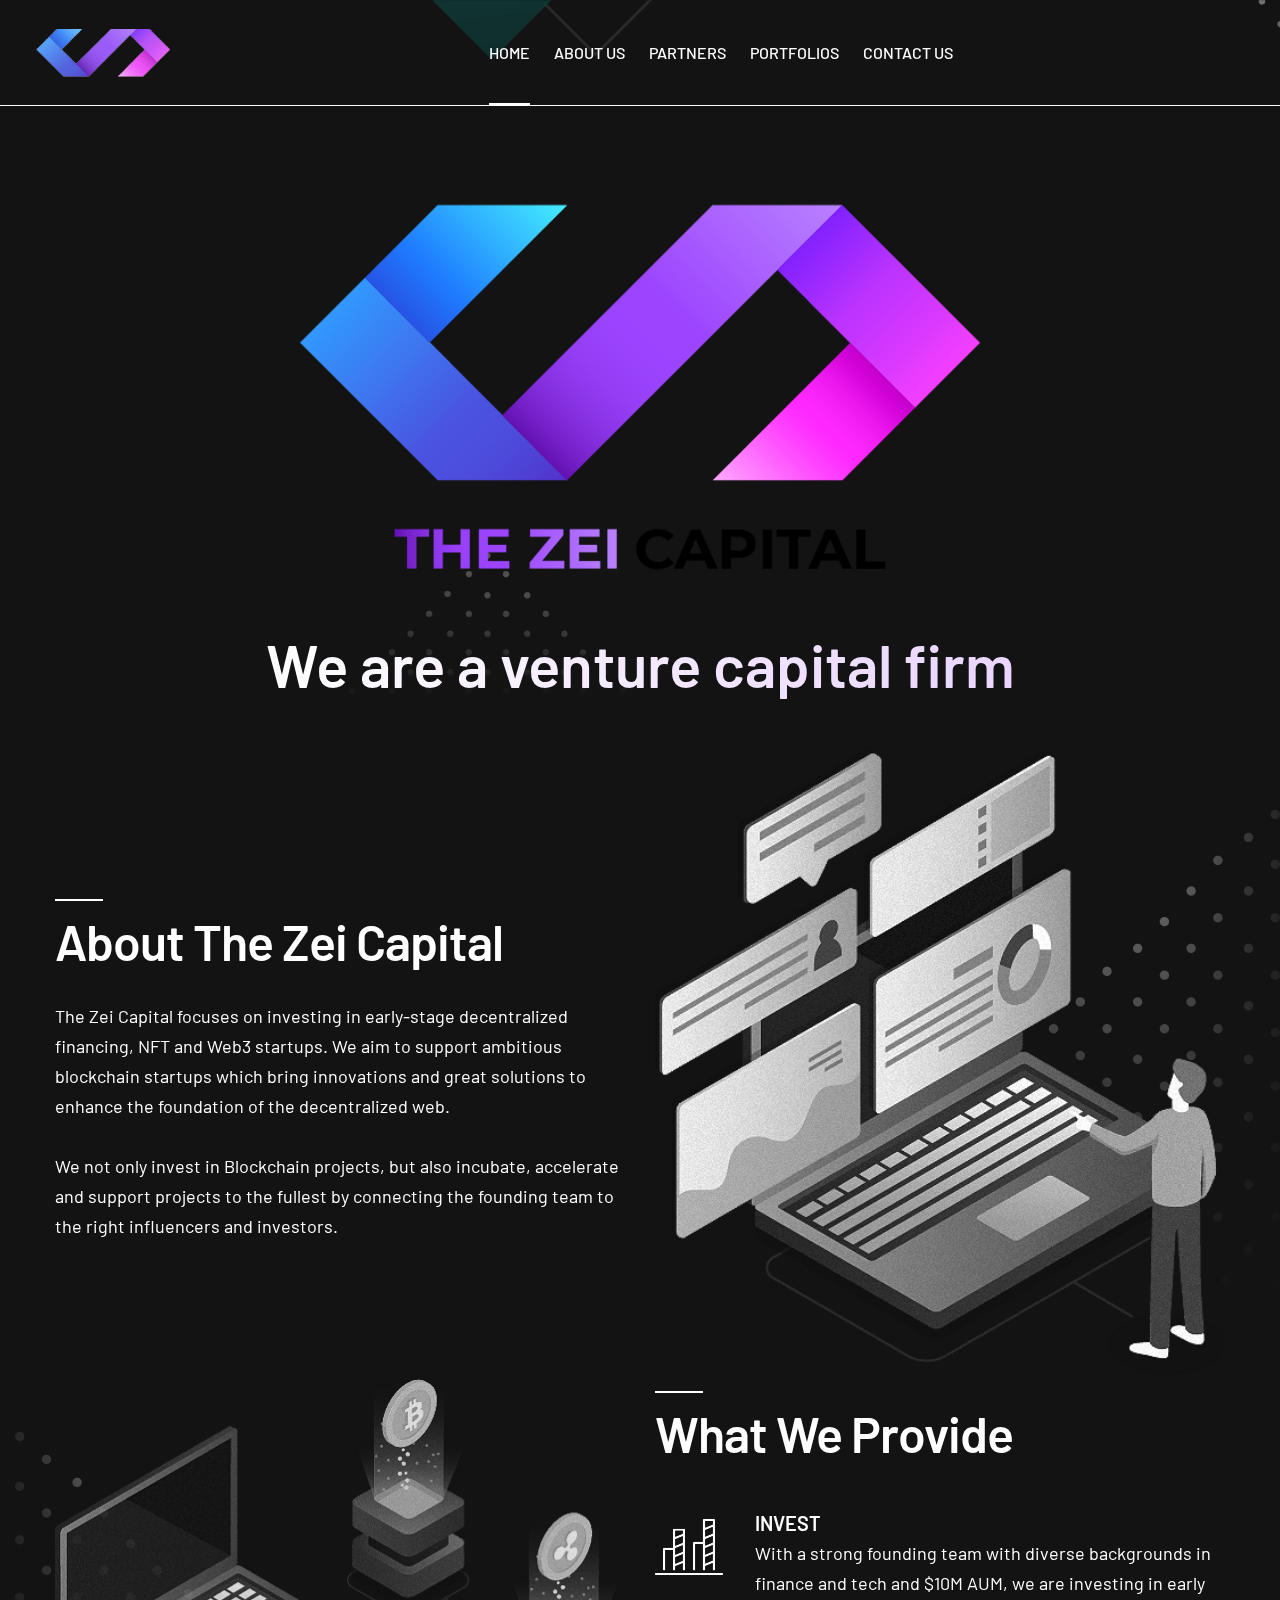
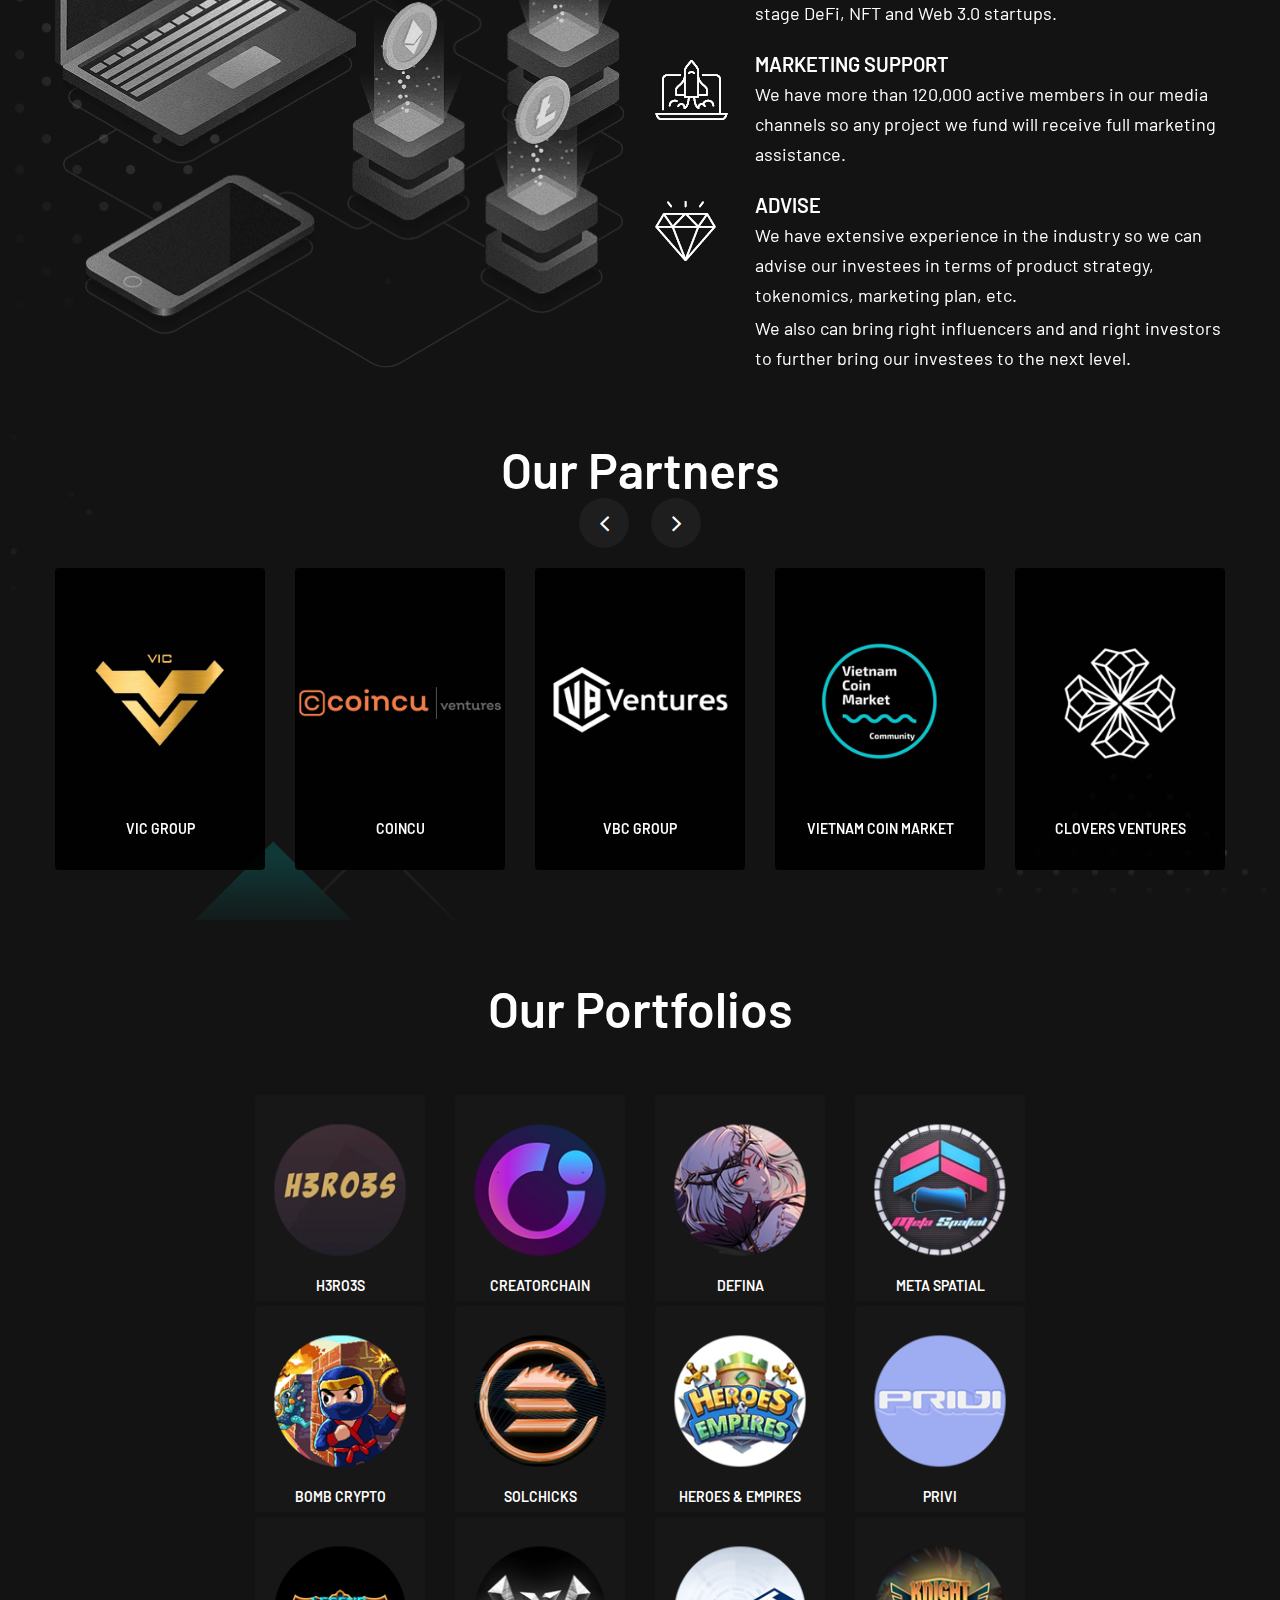
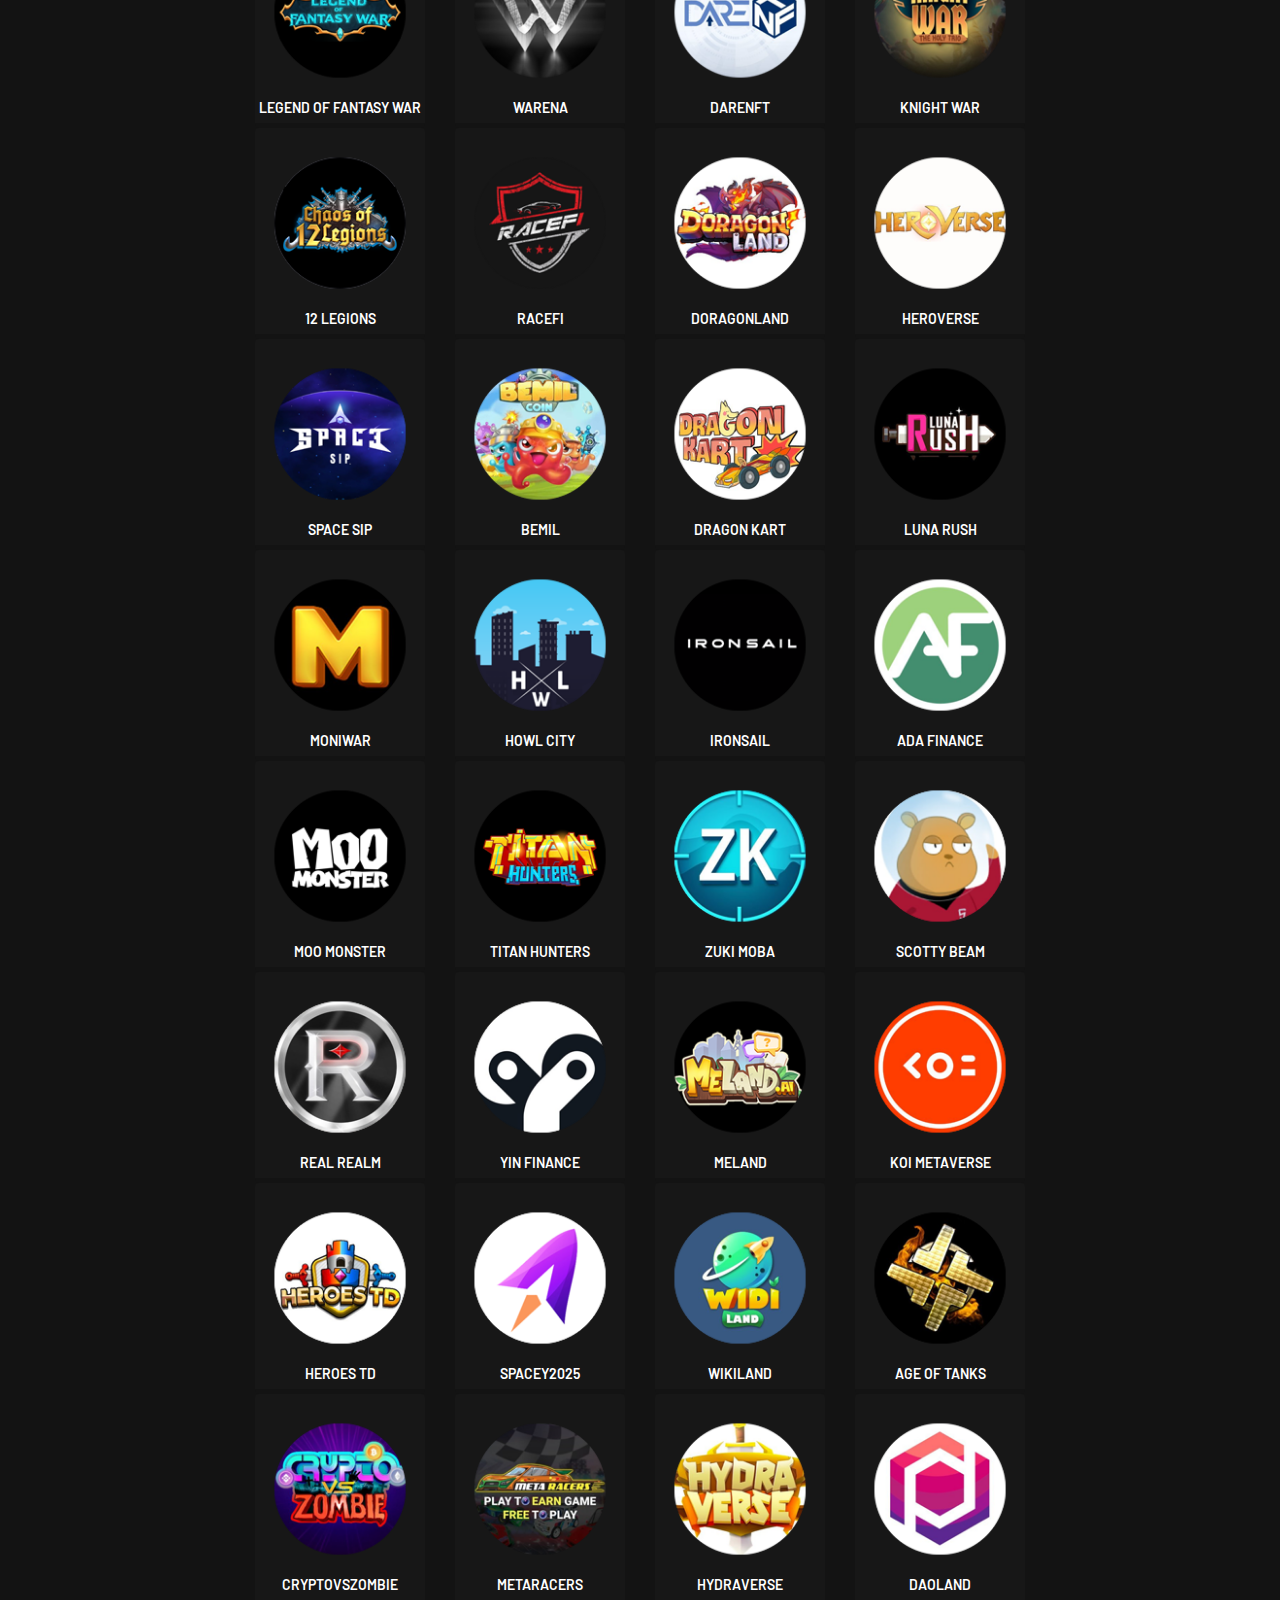
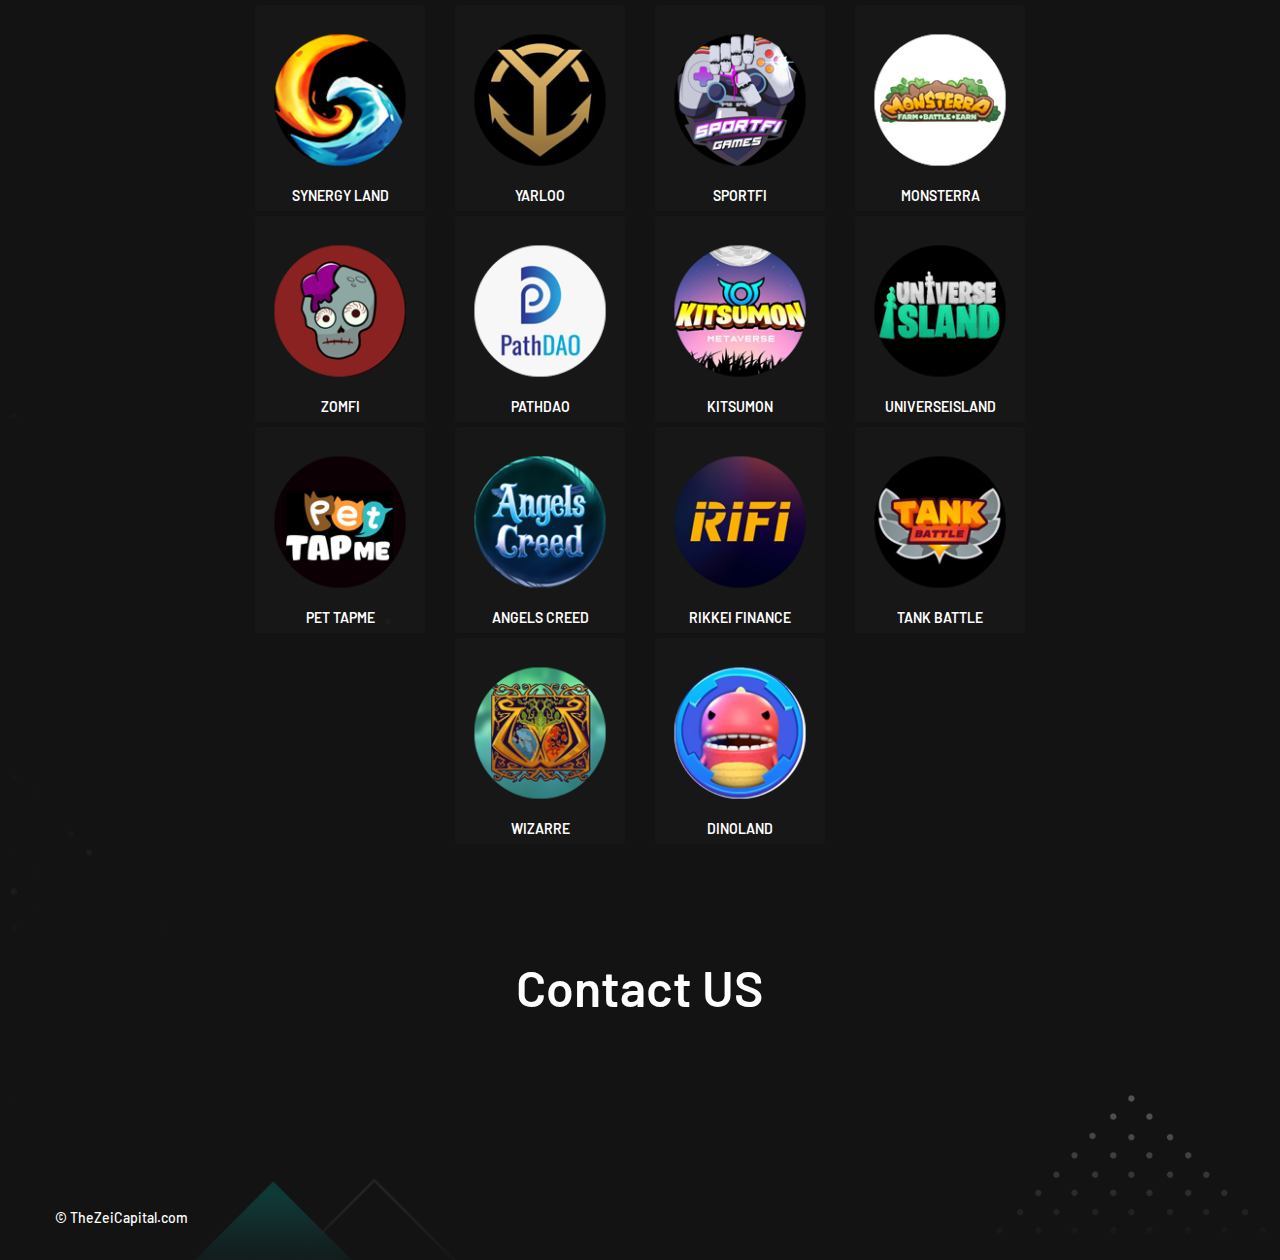
==== commit c0f34390: "update" ====
--- a/index.html
+++ b/index.html
@@ -2,7 +2,6 @@
 <html lang="en">
 
 
-<!-- Mirrored from TheZeiCapital.com/ by HTTrack Website Copier/3.x [XR&CO'2014], Sat, 12 Mar 2022 12:08:36 GMT -->
 <head>
 
     <meta charset="utf-8">
@@ -647,10 +646,7 @@
                 <div class="col-lg-6">
                     <div class="section-title text-center" id="contact">
 
-                        <h3 class="title">Contact US</h3>
-                        <ul>
-                            <li><a href="mailto:team@TheZeiCapital.com"><img src="assets/images/icon/icon-8.png" alt="icon"></a></li>
-                        </ul>
+                        <h3 class="title">Contact US</h3>                        
                     </div>
                 </div>
             </div>
@@ -703,6 +699,4 @@
 
 </body>
 
-
-<!-- Mirrored from TheZeiCapital.com/ by HTTrack Website Copier/3.x [XR&CO'2014], Sat, 12 Mar 2022 12:10:16 GMT -->
 </html>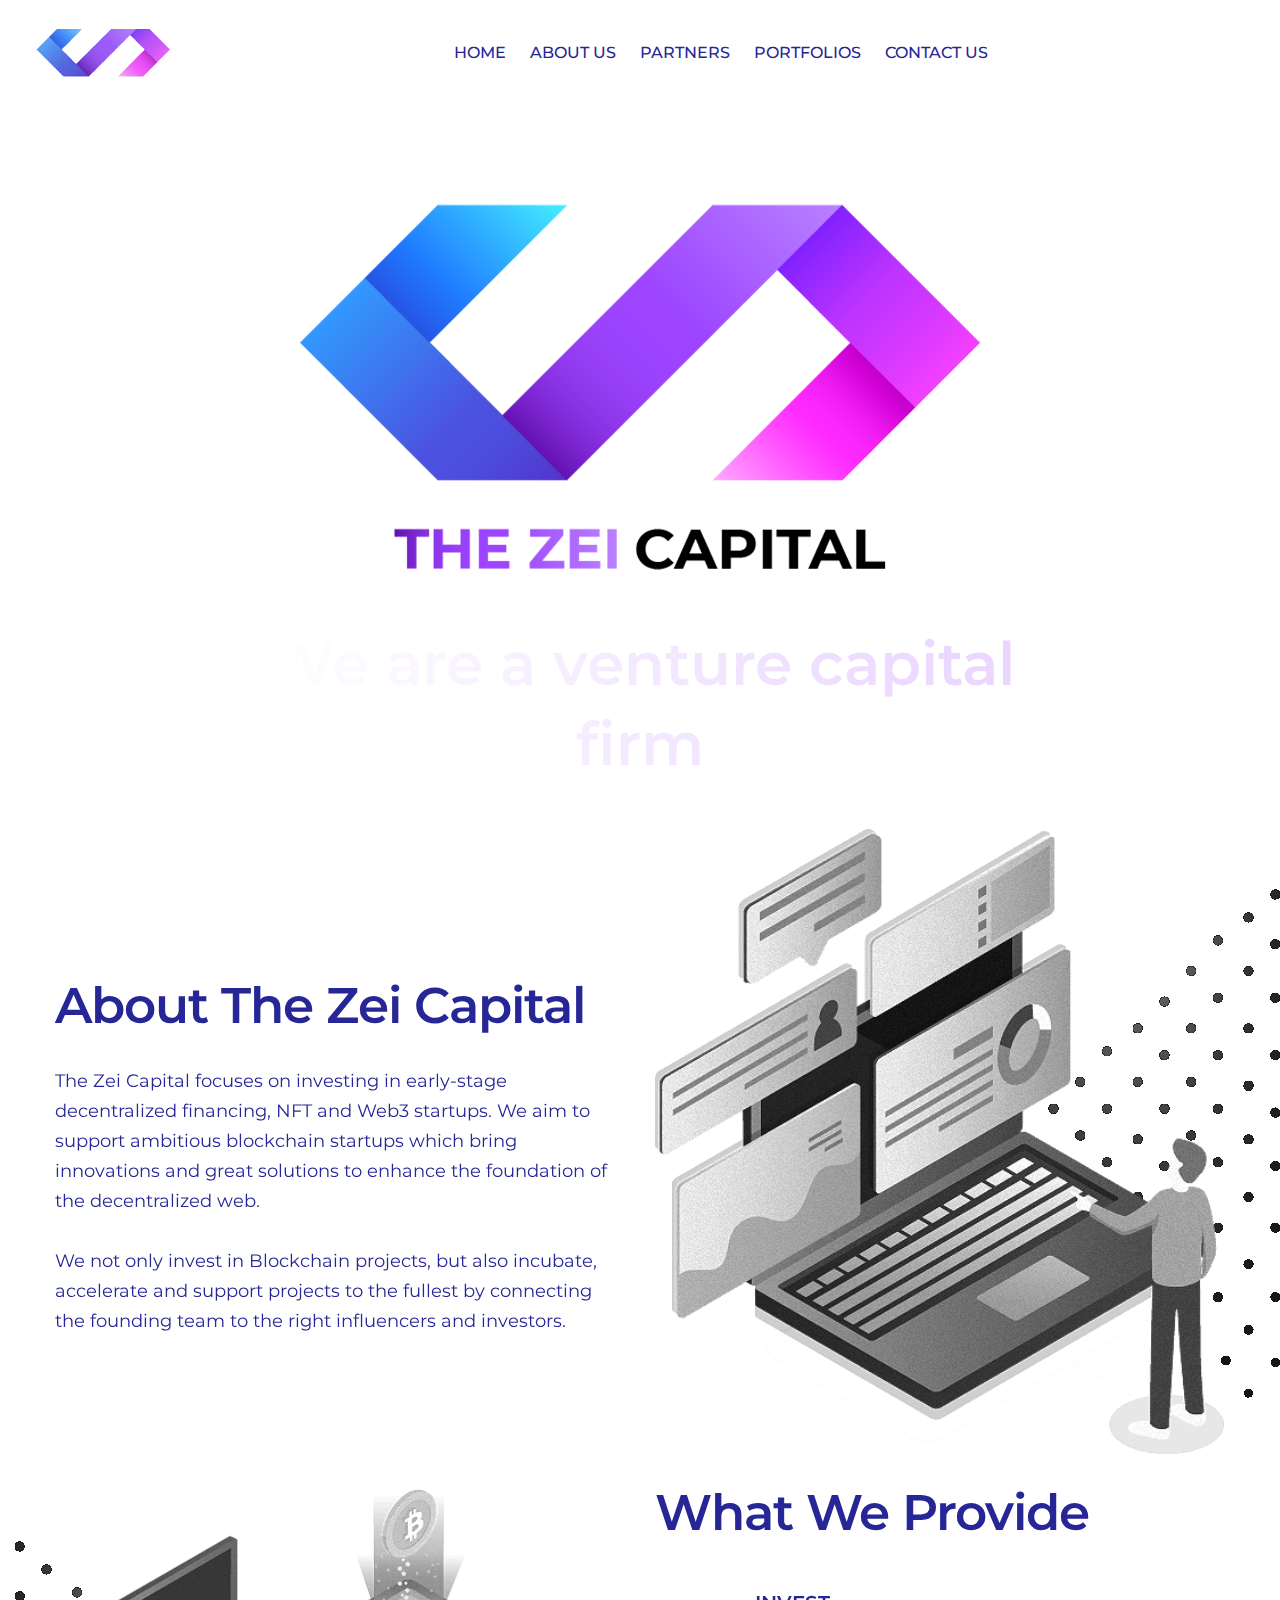
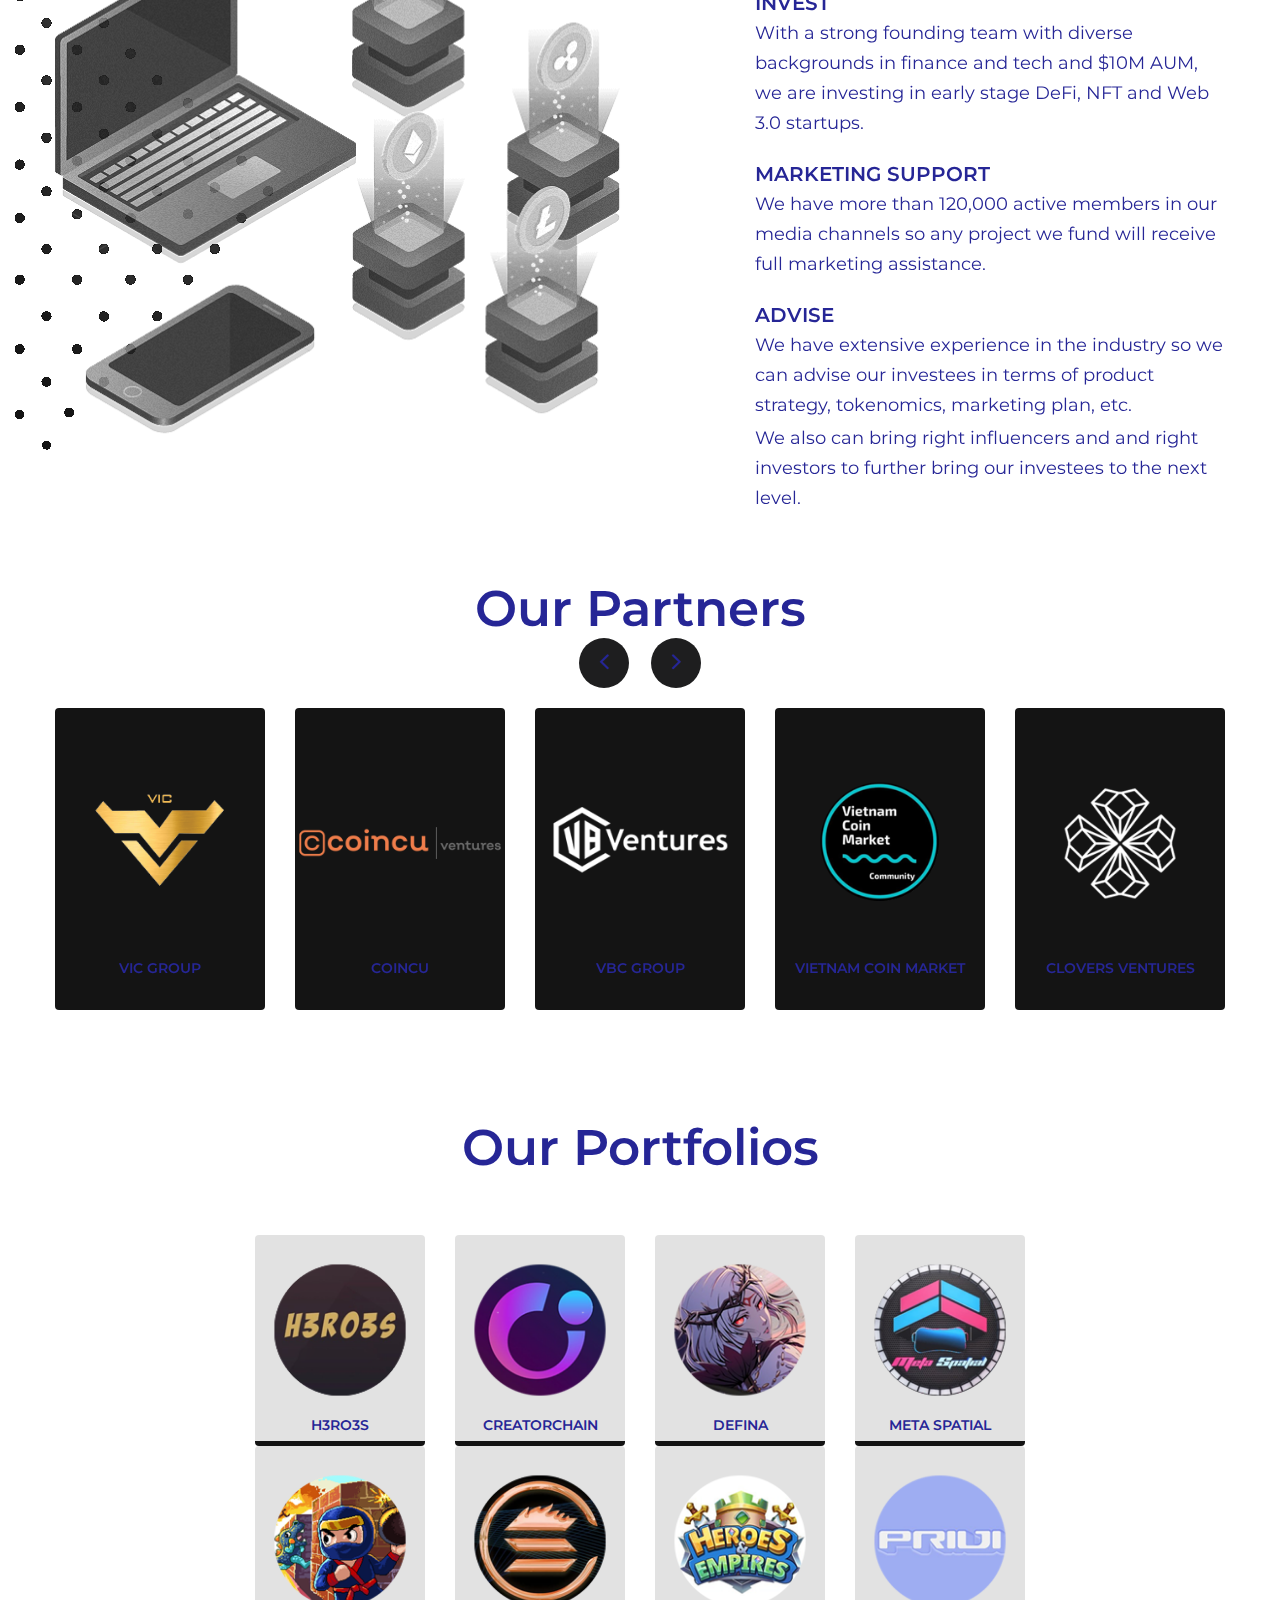
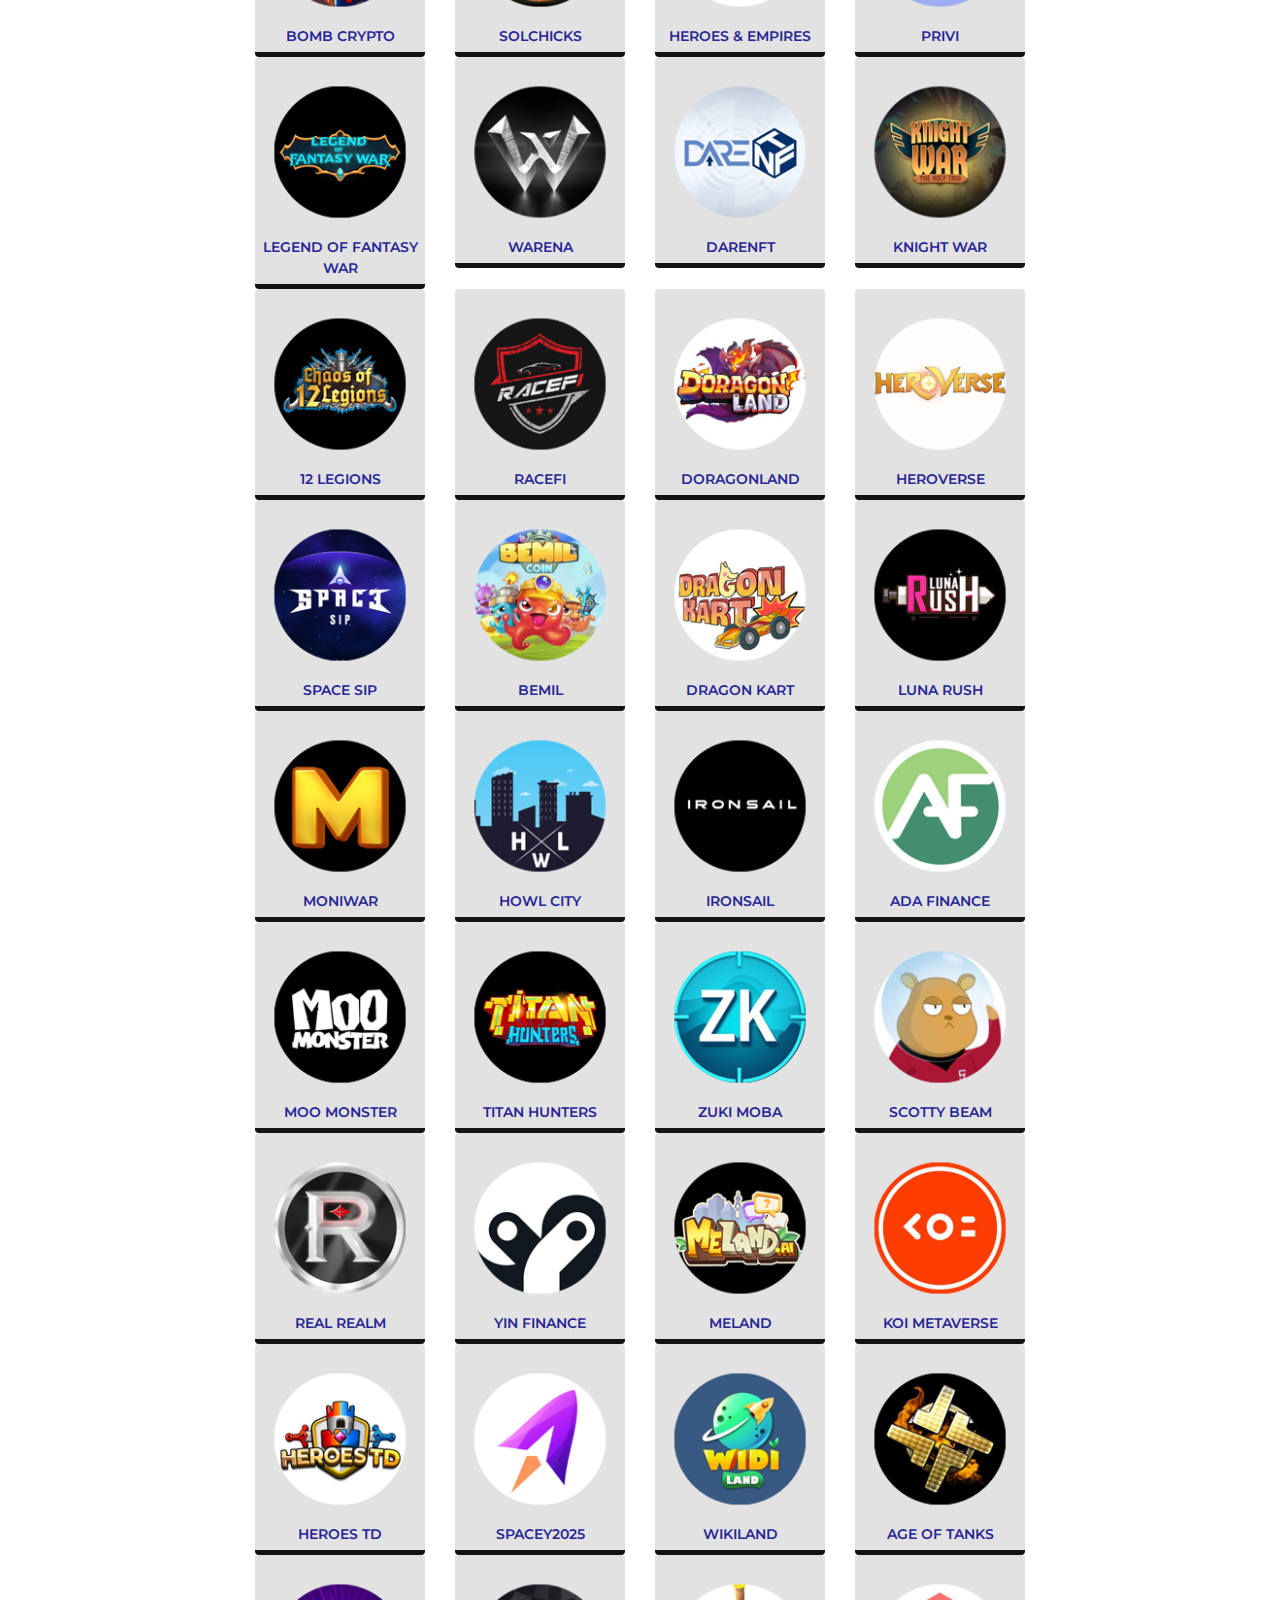
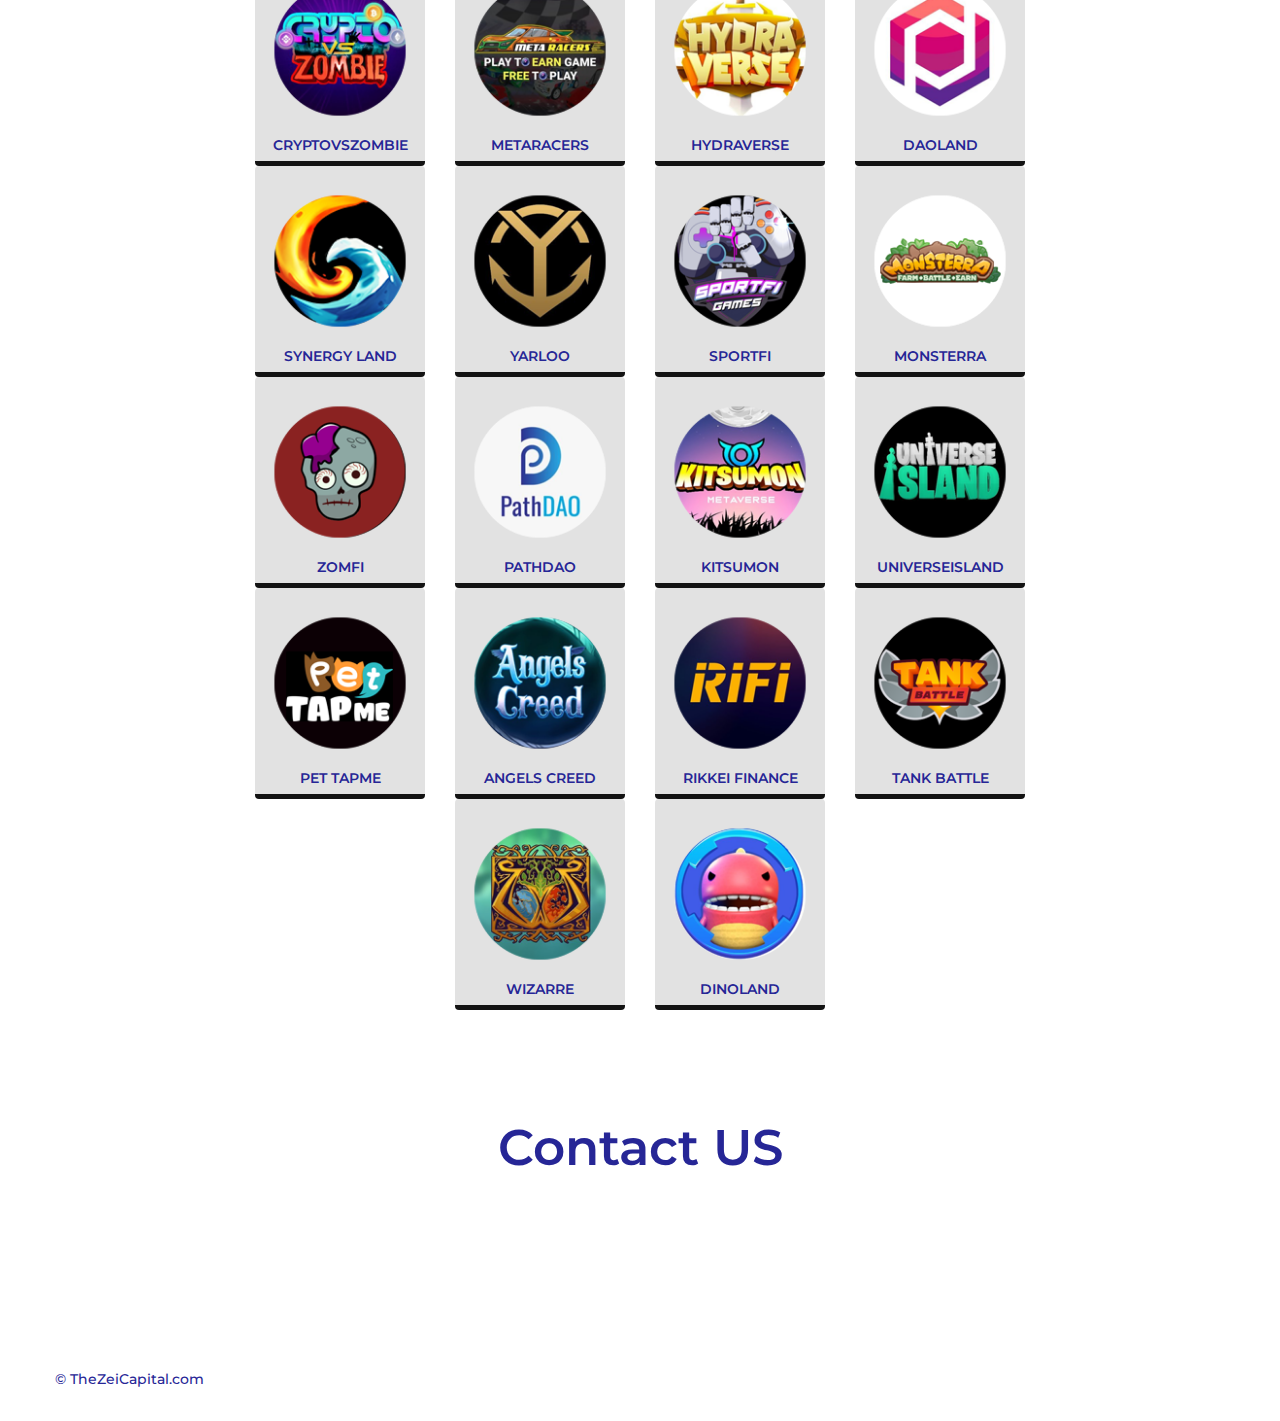
==== commit c30e9205: "update" ====
--- a/index.html
+++ b/index.html
@@ -85,7 +85,7 @@
         </div>
     </header>
 
-    <section class="banner-area bg_cover" style="background-image: url(assets/images/banner-bg.png);">
+    <section class="banner-area bg_cover" >
         <div class="container">
             <div class="row justify-content-center">
                 <div class="col-lg-8 col-md-8">
@@ -264,7 +264,7 @@
             </div>
         </div>
         <div class="banefits-color-2">
-            <img src="assets/images/shape/color-bg-4.png" alt="">
+            
         </div>
     </section>
 
@@ -279,25 +279,25 @@
             </div>
             <div class="row justify-content-center">
                 <div class="col-lg-2 col-md-3 col-sm-6 col-6">
-                    <div class="brand-item mt-30" style="border-bottom: 5px solid #131313;background-color: #35333324;border-radius: 4px;padding: 5px 0px;font-size: 14px;font-weight: 600;color: #fff;text-transform: uppercase;padding-top: 10px;">
+                    <div class="brand-item mt-30" style="border-bottom: 5px solid #131313;background-color: #35333324;border-radius: 4px;padding: 5px 0px;font-size: 14px;font-weight: 600;color: ##262696;text-transform: uppercase;padding-top: 10px;">
                          <img src="assets/images/h3.png" alt="brand">
 						<div ><center><span>H3RO3S</span></center></div>
                     </div>
                 </div>
                 <div class="col-lg-2 col-md-3 col-sm-6 col-6">
-                    <div class="brand-item mt-30" style="border-bottom: 5px solid #131313;background-color: #35333324;border-radius: 4px;padding: 5px 0px;font-size: 14px;font-weight: 600;color: #fff;text-transform: uppercase;padding-top: 10px;">
+                    <div class="brand-item mt-30" style="border-bottom: 5px solid #131313;background-color: #35333324;border-radius: 4px;padding: 5px 0px;font-size: 14px;font-weight: 600;color: ##262696;text-transform: uppercase;padding-top: 10px;">
                         <img src="assets/images/brand1.png" alt="brand">
 						<div ><center><span>Creatorchain</span></center></div>
                     </div>
                 </div>
                 <div class="col-lg-2 col-md-3 col-sm-6 col-6">
-                    <div class="brand-item mt-30" style="border-bottom: 5px solid #131313;background-color: #35333324;border-radius: 4px;padding: 5px 0px;font-size: 14px;font-weight: 600;color: #fff;text-transform: uppercase;padding-top: 10px;">
+                    <div class="brand-item mt-30" style="border-bottom: 5px solid #131313;background-color: #35333324;border-radius: 4px;padding: 5px 0px;font-size: 14px;font-weight: 600;color: ##262696;text-transform: uppercase;padding-top: 10px;">
                         <img src="assets/images/brand3.png" alt="brand">
 						<div ><center><span>Defina</span></center></div>
                     </div>
                 </div>
                 <div class="col-lg-2 col-md-3 col-sm-6 col-6">
-                    <div class="brand-item mt-30" style="border-bottom: 5px solid #131313;background-color: #35333324;border-radius: 4px;padding: 5px 0px;font-size: 14px;font-weight: 600;color: #fff;text-transform: uppercase;padding-top: 10px;">
+                    <div class="brand-item mt-30" style="border-bottom: 5px solid #131313;background-color: #35333324;border-radius: 4px;padding: 5px 0px;font-size: 14px;font-weight: 600;color: ##262696;text-transform: uppercase;padding-top: 10px;">
                         <img src="assets/images/ms.png" alt="brand">
 						<div ><center><span>Meta Spatial</span></center></div>
                     </div>
@@ -305,25 +305,25 @@
             </div>
             <div class="row justify-content-center mt-70">
                 <div class="col-lg-2 col-md-3 col-sm-6 col-6">
-                    <div class="brand-item mt-30" style="border-bottom: 5px solid #131313;background-color: #35333324;border-radius: 4px;padding: 5px 0px;font-size: 14px;font-weight: 600;color: #fff;text-transform: uppercase;padding-top: 10px;">
+                    <div class="brand-item mt-30" style="border-bottom: 5px solid #131313;background-color: #35333324;border-radius: 4px;padding: 5px 0px;font-size: 14px;font-weight: 600;color: ##262696;text-transform: uppercase;padding-top: 10px;">
                         <img src="assets/images/bc.png" alt="brand">
 						<div ><center><span>Bomb Crypto</span></center></div>
                     </div>
                 </div>
                 <div class="col-lg-2 col-md-3 col-sm-6 col-6">
-                    <div class="brand-item mt-30" style="border-bottom: 5px solid #131313;background-color: #35333324;border-radius: 4px;padding: 5px 0px;font-size: 14px;font-weight: 600;color: #fff;text-transform: uppercase;padding-top: 10px;">
+                    <div class="brand-item mt-30" style="border-bottom: 5px solid #131313;background-color: #35333324;border-radius: 4px;padding: 5px 0px;font-size: 14px;font-weight: 600;color: ##262696;text-transform: uppercase;padding-top: 10px;">
                         <img src="assets/images/sc.png" alt="brand">
 						<div ><center><span>SolChicks</span></center></div>
                     </div>
                 </div>
                 <div class="col-lg-2 col-md-3 col-sm-6 col-6">
-                    <div class="brand-item mt-30" style="border-bottom: 5px solid #131313;background-color: #35333324;border-radius: 4px;padding: 5px 0px;font-size: 14px;font-weight: 600;color: #fff;text-transform: uppercase;padding-top: 10px;">
+                    <div class="brand-item mt-30" style="border-bottom: 5px solid #131313;background-color: #35333324;border-radius: 4px;padding: 5px 0px;font-size: 14px;font-weight: 600;color: ##262696;text-transform: uppercase;padding-top: 10px;">
                         <img src="assets/images/brand8.png" alt="brand">
 						<div ><center><span>Heroes & Empires</span></center></div>
                     </div>
                 </div>
                 <div class="col-lg-2 col-md-3 col-sm-6 col-6">
-                    <div class="brand-item mt-30" style="border-bottom: 5px solid #131313;background-color: #35333324;border-radius: 4px;padding: 5px 0px;font-size: 14px;font-weight: 600;color: #fff;text-transform: uppercase;padding-top: 10px;">
+                    <div class="brand-item mt-30" style="border-bottom: 5px solid #131313;background-color: #35333324;border-radius: 4px;padding: 5px 0px;font-size: 14px;font-weight: 600;color: ##262696;text-transform: uppercase;padding-top: 10px;">
                         <img src="assets/images/brand9.png" alt="brand">
 						<div ><center><span>Privi</span></center></div>
                     </div>
@@ -331,25 +331,25 @@
             </div>
 			            <div class="row justify-content-center mt-70">
                 <div class="col-lg-2 col-md-3 col-sm-6 col-6">
-                    <div class="brand-item mt-30" style="border-bottom: 5px solid #131313;background-color: #35333324;border-radius: 4px;padding: 5px 0px;font-size: 14px;font-weight: 600;color: #fff;text-transform: uppercase;padding-top: 10px;">
+                    <div class="brand-item mt-30" style="border-bottom: 5px solid #131313;background-color: #35333324;border-radius: 4px;padding: 5px 0px;font-size: 14px;font-weight: 600;color: ##262696;text-transform: uppercase;padding-top: 10px;">
                       <img src="assets/images/lw.png" alt="brand">
 						<div ><center><span>Legend of Fantasy War</span></center></div>
                     </div>
                 </div>
                 <div class="col-lg-2 col-md-3 col-sm-6 col-6">
-                    <div class="brand-item mt-30" style="border-bottom: 5px solid #131313;background-color: #35333324;border-radius: 4px;padding: 5px 0px;font-size: 14px;font-weight: 600;color: #fff;text-transform: uppercase;padding-top: 10px;">
+                    <div class="brand-item mt-30" style="border-bottom: 5px solid #131313;background-color: #35333324;border-radius: 4px;padding: 5px 0px;font-size: 14px;font-weight: 600;color: ##262696;text-transform: uppercase;padding-top: 10px;">
                          <img src="assets/images/icon/wr.png" alt="brand">
 						<div ><center><span>Warena</span></center></div>
                     </div>
                 </div>
                 <div class="col-lg-2 col-md-3 col-sm-6 col-6">
-                    <div class="brand-item mt-30" style="border-bottom: 5px solid #131313;background-color: #35333324;border-radius: 4px;padding: 5px 0px;font-size: 14px;font-weight: 600;color: #fff;text-transform: uppercase;padding-top: 10px;">
+                    <div class="brand-item mt-30" style="border-bottom: 5px solid #131313;background-color: #35333324;border-radius: 4px;padding: 5px 0px;font-size: 14px;font-weight: 600;color: ##262696;text-transform: uppercase;padding-top: 10px;">
                         <img src="assets/images/icon/dr.png" alt="brand">
 						<div ><center><span>Darenft</span></center></div>
                     </div>
                 </div>
                 <div class="col-lg-2 col-md-3 col-sm-6 col-6">
-                    <div class="brand-item mt-30" style="border-bottom: 5px solid #131313;background-color: #35333324;border-radius: 4px;padding: 5px 0px;font-size: 14px;font-weight: 600;color: #fff;text-transform: uppercase;padding-top: 10px;">
+                    <div class="brand-item mt-30" style="border-bottom: 5px solid #131313;background-color: #35333324;border-radius: 4px;padding: 5px 0px;font-size: 14px;font-weight: 600;color: ##262696;text-transform: uppercase;padding-top: 10px;">
                          <img src="assets/images/icon/kw.png" alt="brand">
 						<div ><center><span>Knight War</span></center></div>
                     </div>
@@ -357,25 +357,25 @@
             </div>
 			<div class="row justify-content-center">
                 <div class="col-lg-2 col-md-3 col-sm-6 col-6">
-                    <div class="brand-item mt-30" style="border-bottom: 5px solid #131313;background-color: #35333324;border-radius: 4px;padding: 5px 0px;font-size: 14px;font-weight: 600;color: #fff;text-transform: uppercase;padding-top: 10px;">
+                    <div class="brand-item mt-30" style="border-bottom: 5px solid #131313;background-color: #35333324;border-radius: 4px;padding: 5px 0px;font-size: 14px;font-weight: 600;color: ##262696;text-transform: uppercase;padding-top: 10px;">
                         <img src="assets/images/12l.png" alt="brand">
 						<div ><center><span>12 LEGIONS</span></center></div>
                     </div>
                 </div>
                 <div class="col-lg-2 col-md-3 col-sm-6 col-6">
-                    <div class="brand-item mt-30" style="border-bottom: 5px solid #131313;background-color: #35333324;border-radius: 4px;padding: 5px 0px;font-size: 14px;font-weight: 600;color: #fff;text-transform: uppercase;padding-top: 10px;">
+                    <div class="brand-item mt-30" style="border-bottom: 5px solid #131313;background-color: #35333324;border-radius: 4px;padding: 5px 0px;font-size: 14px;font-weight: 600;color: ##262696;text-transform: uppercase;padding-top: 10px;">
                         <img src="assets/images/rcf.png" alt="brand">
 						<div ><center><span>RaceFi</span></center></div>
                     </div>
                 </div>
                 <div class="col-lg-2 col-md-3 col-sm-6 col-6">
-                    <div class="brand-item mt-30" style="border-bottom: 5px solid #131313;background-color: #35333324;border-radius: 4px;padding: 5px 0px;font-size: 14px;font-weight: 600;color: #fff;text-transform: uppercase;padding-top: 10px;">
+                    <div class="brand-item mt-30" style="border-bottom: 5px solid #131313;background-color: #35333324;border-radius: 4px;padding: 5px 0px;font-size: 14px;font-weight: 600;color: ##262696;text-transform: uppercase;padding-top: 10px;">
                         <img src="assets/images/drg.png" alt="brand">
 						<div ><center><span>DoragonLand</span></center></div>
                     </div>
                 </div>
                 <div class="col-lg-2 col-md-3 col-sm-6 col-6">
-                    <div class="brand-item mt-30" style="border-bottom: 5px solid #131313;background-color: #35333324;border-radius: 4px;padding: 5px 0px;font-size: 14px;font-weight: 600;color: #fff;text-transform: uppercase;padding-top: 10px;">
+                    <div class="brand-item mt-30" style="border-bottom: 5px solid #131313;background-color: #35333324;border-radius: 4px;padding: 5px 0px;font-size: 14px;font-weight: 600;color: ##262696;text-transform: uppercase;padding-top: 10px;">
                         <img src="assets/images/hv.png" alt="brand">
 						<div ><center><span>HeroVerse</span></center></div>
                     </div>
@@ -383,25 +383,25 @@
             </div>
             <div class="row justify-content-center mt-70">
                 <div class="col-lg-2 col-md-3 col-sm-6 col-6">
-                    <div class="brand-item mt-30" style="border-bottom: 5px solid #131313;background-color: #35333324;border-radius: 4px;padding: 5px 0px;font-size: 14px;font-weight: 600;color: #fff;text-transform: uppercase;padding-top: 10px;">
+                    <div class="brand-item mt-30" style="border-bottom: 5px solid #131313;background-color: #35333324;border-radius: 4px;padding: 5px 0px;font-size: 14px;font-weight: 600;color: ##262696;text-transform: uppercase;padding-top: 10px;">
                         <img src="assets/images/ss.png" alt="brand">
 						<div ><center><span>Space SIP</span></center></div>
                     </div>
                 </div>
                 <div class="col-lg-2 col-md-3 col-sm-6 col-6">
-                    <div class="brand-item mt-30" style="border-bottom: 5px solid #131313;background-color: #35333324;border-radius: 4px;padding: 5px 0px;font-size: 14px;font-weight: 600;color: #fff;text-transform: uppercase;padding-top: 10px;">
+                    <div class="brand-item mt-30" style="border-bottom: 5px solid #131313;background-color: #35333324;border-radius: 4px;padding: 5px 0px;font-size: 14px;font-weight: 600;color: ##262696;text-transform: uppercase;padding-top: 10px;">
                         <img src="assets/images/bml.png" alt="brand">
 						<div ><center><span>Bemil</span></center></div>
                     </div>
                 </div>
                 <div class="col-lg-2 col-md-3 col-sm-6 col-6">
-                    <div class="brand-item mt-30" style="border-bottom: 5px solid #131313;background-color: #35333324;border-radius: 4px;padding: 5px 0px;font-size: 14px;font-weight: 600;color: #fff;text-transform: uppercase;padding-top: 10px;">
+                    <div class="brand-item mt-30" style="border-bottom: 5px solid #131313;background-color: #35333324;border-radius: 4px;padding: 5px 0px;font-size: 14px;font-weight: 600;color: ##262696;text-transform: uppercase;padding-top: 10px;">
                         <img src="assets/images/drk.png" alt="brand">
 						<div ><center><span>Dragon Kart</span></center></div>
                     </div>
                 </div>
                 <div class="col-lg-2 col-md-3 col-sm-6 col-6">
-                    <div class="brand-item mt-30" style="border-bottom: 5px solid #131313;background-color: #35333324;border-radius: 4px;padding: 5px 0px;font-size: 14px;font-weight: 600;color: #fff;text-transform: uppercase;padding-top: 10px;">
+                    <div class="brand-item mt-30" style="border-bottom: 5px solid #131313;background-color: #35333324;border-radius: 4px;padding: 5px 0px;font-size: 14px;font-weight: 600;color: ##262696;text-transform: uppercase;padding-top: 10px;">
                         <img src="assets/images/lnr.png" alt="brand">
 						<div ><center><span>Luna Rush</span></center></div>
                     </div>
@@ -409,25 +409,25 @@
             </div>
             <div class="row justify-content-center mt-70">
                 <div class="col-lg-2 col-md-3 col-sm-6 col-6">
-                    <div class="brand-item mt-30" style="border-bottom: 5px solid #131313;background-color: #35333324;border-radius: 4px;padding: 5px 0px;font-size: 14px;font-weight: 600;color: #fff;text-transform: uppercase;padding-top: 10px;">
+                    <div class="brand-item mt-30" style="border-bottom: 5px solid #131313;background-color: #35333324;border-radius: 4px;padding: 5px 0px;font-size: 14px;font-weight: 600;color: ##262696;text-transform: uppercase;padding-top: 10px;">
                         <img src="assets/images/mw.png" alt="brand">
 						<div ><center><span>Moniwar</span></center></div>
                     </div>
                 </div>
                 <div class="col-lg-2 col-md-3 col-sm-6 col-6">
-                    <div class="brand-item mt-30" style="border-bottom: 5px solid #131313;background-color: #35333324;border-radius: 4px;padding: 5px 0px;font-size: 14px;font-weight: 600;color: #fff;text-transform: uppercase;padding-top: 10px;">
+                    <div class="brand-item mt-30" style="border-bottom: 5px solid #131313;background-color: #35333324;border-radius: 4px;padding: 5px 0px;font-size: 14px;font-weight: 600;color: ##262696;text-transform: uppercase;padding-top: 10px;">
                         <img src="assets/images/hwl.png" alt="brand">
 						<div ><center><span>Howl City</span></center></div>
                     </div>
                 </div>
                 <div class="col-lg-2 col-md-3 col-sm-6 col-6">
-                    <div class="brand-item mt-30" style="border-bottom: 5px solid #131313;background-color: #35333324;border-radius: 4px;padding: 5px 0px;font-size: 14px;font-weight: 600;color: #fff;text-transform: uppercase;padding-top: 10px;">
+                    <div class="brand-item mt-30" style="border-bottom: 5px solid #131313;background-color: #35333324;border-radius: 4px;padding: 5px 0px;font-size: 14px;font-weight: 600;color: ##262696;text-transform: uppercase;padding-top: 10px;">
                         <img src="assets/images/IS.png" alt="brand">
 						<div ><center><span>Ironsail</span></center></div>
                     </div>
                 </div>
                 <div class="col-lg-2 col-md-3 col-sm-6 col-6">
-                    <div class="brand-item mt-30" style="border-bottom: 5px solid #131313;background-color: #35333324;border-radius: 4px;padding: 5px 0px;font-size: 14px;font-weight: 600;color: #fff;text-transform: uppercase;padding-top: 10px;">
+                    <div class="brand-item mt-30" style="border-bottom: 5px solid #131313;background-color: #35333324;border-radius: 4px;padding: 5px 0px;font-size: 14px;font-weight: 600;color: ##262696;text-transform: uppercase;padding-top: 10px;">
                         <img src="assets/images/p2p.png" alt="brand">
 						<div ><center><span>ADA Finance</span></center></div>
                     </div>
@@ -435,25 +435,25 @@
             </div>
              <div class="row justify-content-center mt-70">
                 <div class="col-lg-2 col-md-3 col-sm-6 col-6">
-                    <div class="brand-item mt-30" style="border-bottom: 5px solid #131313;background-color: #35333324;border-radius: 4px;padding: 5px 0px;font-size: 14px;font-weight: 600;color: #fff;text-transform: uppercase;padding-top: 10px;">
+                    <div class="brand-item mt-30" style="border-bottom: 5px solid #131313;background-color: #35333324;border-radius: 4px;padding: 5px 0px;font-size: 14px;font-weight: 600;color: ##262696;text-transform: uppercase;padding-top: 10px;">
                         <img src="assets/images/moo.png" alt="brand">
 						<div ><center><span>Moo Monster</span></center></div>
                     </div>
                 </div>
                 <div class="col-lg-2 col-md-3 col-sm-6 col-6">
-                    <div class="brand-item mt-30" style="border-bottom: 5px solid #131313;background-color: #35333324;border-radius: 4px;padding: 5px 0px;font-size: 14px;font-weight: 600;color: #fff;text-transform: uppercase;padding-top: 10px;">
+                    <div class="brand-item mt-30" style="border-bottom: 5px solid #131313;background-color: #35333324;border-radius: 4px;padding: 5px 0px;font-size: 14px;font-weight: 600;color: ##262696;text-transform: uppercase;padding-top: 10px;">
                         <img src="assets/images/tt.png" alt="brand">
 						<div ><center><span>Titan Hunters</span></center></div>
                     </div>
                 </div>
                 <div class="col-lg-2 col-md-3 col-sm-6 col-6">
-                    <div class="brand-item mt-30" style="border-bottom: 5px solid #131313;background-color: #35333324;border-radius: 4px;padding: 5px 0px;font-size: 14px;font-weight: 600;color: #fff;text-transform: uppercase;padding-top: 10px;">
+                    <div class="brand-item mt-30" style="border-bottom: 5px solid #131313;background-color: #35333324;border-radius: 4px;padding: 5px 0px;font-size: 14px;font-weight: 600;color: ##262696;text-transform: uppercase;padding-top: 10px;">
                         <img src="assets/images/zk.png" alt="brand">
 						<div ><center><span>Zuki Moba</span></center></div>
                     </div>
                 </div>
                 <div class="col-lg-2 col-md-3 col-sm-6 col-6">
-                    <div class="brand-item mt-30" style="border-bottom: 5px solid #131313;background-color: #35333324;border-radius: 4px;padding: 5px 0px;font-size: 14px;font-weight: 600;color: #fff;text-transform: uppercase;padding-top: 10px;">
+                    <div class="brand-item mt-30" style="border-bottom: 5px solid #131313;background-color: #35333324;border-radius: 4px;padding: 5px 0px;font-size: 14px;font-weight: 600;color: ##262696;text-transform: uppercase;padding-top: 10px;">
                         <img src="assets/images/sb.png" alt="brand">
 						<div ><center><span>Scotty Beam</span></center></div>
                     </div>
@@ -462,25 +462,25 @@
 			
 			             <div class="row justify-content-center mt-70">
                 <div class="col-lg-2 col-md-3 col-sm-6 col-6">
-                    <div class="brand-item mt-30" style="border-bottom: 5px solid #131313;background-color: #35333324;border-radius: 4px;padding: 5px 0px;font-size: 14px;font-weight: 600;color: #fff;text-transform: uppercase;padding-top: 10px;">
+                    <div class="brand-item mt-30" style="border-bottom: 5px solid #131313;background-color: #35333324;border-radius: 4px;padding: 5px 0px;font-size: 14px;font-weight: 600;color: ##262696;text-transform: uppercase;padding-top: 10px;">
                         <img src="assets/images/rd.png" alt="brand">
 						<div ><center><span>Real Realm</span></center></div>
                     </div>
                 </div>
                 <div class="col-lg-2 col-md-3 col-sm-6 col-6">
-                    <div class="brand-item mt-30" style="border-bottom: 5px solid #131313;background-color: #35333324;border-radius: 4px;padding: 5px 0px;font-size: 14px;font-weight: 600;color: #fff;text-transform: uppercase;padding-top: 10px;">
+                    <div class="brand-item mt-30" style="border-bottom: 5px solid #131313;background-color: #35333324;border-radius: 4px;padding: 5px 0px;font-size: 14px;font-weight: 600;color: ##262696;text-transform: uppercase;padding-top: 10px;">
                         <img src="assets/images/yf.png" alt="brand">
 						<div ><center><span>YIN Finance</span></center></div>
                     </div>
                 </div>
                 <div class="col-lg-2 col-md-3 col-sm-6 col-6">
-                    <div class="brand-item mt-30" style="border-bottom: 5px solid #131313;background-color: #35333324;border-radius: 4px;padding: 5px 0px;font-size: 14px;font-weight: 600;color: #fff;text-transform: uppercase;padding-top: 10px;">
+                    <div class="brand-item mt-30" style="border-bottom: 5px solid #131313;background-color: #35333324;border-radius: 4px;padding: 5px 0px;font-size: 14px;font-weight: 600;color: ##262696;text-transform: uppercase;padding-top: 10px;">
                         <img src="assets/images/mld.png" alt="brand">
 						<div ><center><span>Meland</span></center></div>
                     </div>
                 </div>
                 <div class="col-lg-2 col-md-3 col-sm-6 col-6">
-                    <div class="brand-item mt-30" style="border-bottom: 5px solid #131313;background-color: #35333324;border-radius: 4px;padding: 5px 0px;font-size: 14px;font-weight: 600;color: #fff;text-transform: uppercase;padding-top: 10px;">
+                    <div class="brand-item mt-30" style="border-bottom: 5px solid #131313;background-color: #35333324;border-radius: 4px;padding: 5px 0px;font-size: 14px;font-weight: 600;color: ##262696;text-transform: uppercase;padding-top: 10px;">
                         <img src="assets/images/km.png" alt="brand">
 						<div ><center><span>Koi Metaverse</span></center></div>
                     </div>
@@ -489,25 +489,25 @@
 			
 			             <div class="row justify-content-center mt-70">
                 <div class="col-lg-2 col-md-3 col-sm-6 col-6">
-                    <div class="brand-item mt-30" style="border-bottom: 5px solid #131313;background-color: #35333324;border-radius: 4px;padding: 5px 0px;font-size: 14px;font-weight: 600;color: #fff;text-transform: uppercase;padding-top: 10px;">
+                    <div class="brand-item mt-30" style="border-bottom: 5px solid #131313;background-color: #35333324;border-radius: 4px;padding: 5px 0px;font-size: 14px;font-weight: 600;color: ##262696;text-transform: uppercase;padding-top: 10px;">
                         <img src="assets/images/ht.png" alt="brand">
 						<div ><center><span>Heroes TD</span></center></div>
                     </div>
                 </div>
                 <div class="col-lg-2 col-md-3 col-sm-6 col-6">
-                    <div class="brand-item mt-30" style="border-bottom: 5px solid #131313;background-color: #35333324;border-radius: 4px;padding: 5px 0px;font-size: 14px;font-weight: 600;color: #fff;text-transform: uppercase;padding-top: 10px;">
+                    <div class="brand-item mt-30" style="border-bottom: 5px solid #131313;background-color: #35333324;border-radius: 4px;padding: 5px 0px;font-size: 14px;font-weight: 600;color: ##262696;text-transform: uppercase;padding-top: 10px;">
                         <img src="assets/images/spy.png" alt="brand">
 						<div ><center><span>SPACEY2025</span></center></div>
                     </div>
                 </div>
                 <div class="col-lg-2 col-md-3 col-sm-6 col-6">
-                    <div class="brand-item mt-30" style="border-bottom: 5px solid #131313;background-color: #35333324;border-radius: 4px;padding: 5px 0px;font-size: 14px;font-weight: 600;color: #fff;text-transform: uppercase;padding-top: 10px;">
+                    <div class="brand-item mt-30" style="border-bottom: 5px solid #131313;background-color: #35333324;border-radius: 4px;padding: 5px 0px;font-size: 14px;font-weight: 600;color: ##262696;text-transform: uppercase;padding-top: 10px;">
                         <img src="assets/images/wl.png" alt="brand">
 						<div ><center><span>Wikiland</span></center></div>
                     </div>
                 </div>
                 <div class="col-lg-2 col-md-3 col-sm-6 col-6">
-                    <div class="brand-item mt-30" style="border-bottom: 5px solid #131313;background-color: #35333324;border-radius: 4px;padding: 5px 0px;font-size: 14px;font-weight: 600;color: #fff;text-transform: uppercase;padding-top: 10px;">
+                    <div class="brand-item mt-30" style="border-bottom: 5px solid #131313;background-color: #35333324;border-radius: 4px;padding: 5px 0px;font-size: 14px;font-weight: 600;color: ##262696;text-transform: uppercase;padding-top: 10px;">
                         <img src="assets/images/aft.png" alt="brand">
 						<div ><center><span>Age Of Tanks</span></center></div>
                     </div>
@@ -515,25 +515,25 @@
             </div>
 						             <div class="row justify-content-center mt-70">
                 <div class="col-lg-2 col-md-3 col-sm-6 col-6">
-                    <div class="brand-item mt-30" style="border-bottom: 5px solid #131313;background-color: #35333324;border-radius: 4px;padding: 5px 0px;font-size: 14px;font-weight: 600;color: #fff;text-transform: uppercase;padding-top: 10px;">
+                    <div class="brand-item mt-30" style="border-bottom: 5px solid #131313;background-color: #35333324;border-radius: 4px;padding: 5px 0px;font-size: 14px;font-weight: 600;color: ##262696;text-transform: uppercase;padding-top: 10px;">
                         <img src="assets/images/cvz.png" alt="brand">
 						<div ><center><span>CryptoVsZombie</span></center></div>
                     </div>
                 </div>
                 <div class="col-lg-2 col-md-3 col-sm-6 col-6">
-                    <div class="brand-item mt-30" style="border-bottom: 5px solid #131313;background-color: #35333324;border-radius: 4px;padding: 5px 0px;font-size: 14px;font-weight: 600;color: #fff;text-transform: uppercase;padding-top: 10px;">
+                    <div class="brand-item mt-30" style="border-bottom: 5px solid #131313;background-color: #35333324;border-radius: 4px;padding: 5px 0px;font-size: 14px;font-weight: 600;color: ##262696;text-transform: uppercase;padding-top: 10px;">
                         <img src="assets/images/mtr.png" alt="brand">
 						<div ><center><span>MetaRacers</span></center></div>
                     </div>
                 </div>
                 <div class="col-lg-2 col-md-3 col-sm-6 col-6">
-                    <div class="brand-item mt-30" style="border-bottom: 5px solid #131313;background-color: #35333324;border-radius: 4px;padding: 5px 0px;font-size: 14px;font-weight: 600;color: #fff;text-transform: uppercase;padding-top: 10px;">
+                    <div class="brand-item mt-30" style="border-bottom: 5px solid #131313;background-color: #35333324;border-radius: 4px;padding: 5px 0px;font-size: 14px;font-weight: 600;color: ##262696;text-transform: uppercase;padding-top: 10px;">
                         <img src="assets/images/hdv.png" alt="brand">
 						<div ><center><span>Hydraverse</span></center></div>
                     </div>
                 </div>
                 <div class="col-lg-2 col-md-3 col-sm-6 col-6">
-                    <div class="brand-item mt-30" style="border-bottom: 5px solid #131313;background-color: #35333324;border-radius: 4px;padding: 5px 0px;font-size: 14px;font-weight: 600;color: #fff;text-transform: uppercase;padding-top: 10px;">
+                    <div class="brand-item mt-30" style="border-bottom: 5px solid #131313;background-color: #35333324;border-radius: 4px;padding: 5px 0px;font-size: 14px;font-weight: 600;color: ##262696;text-transform: uppercase;padding-top: 10px;">
                         <img src="assets/images/dld.png" alt="brand">
 						<div ><center><span>DAOLand</span></center></div>
                     </div>
@@ -541,25 +541,25 @@
             </div>
              <div class="row justify-content-center mt-70">
                 <div class="col-lg-2 col-md-3 col-sm-6 col-6">
-                    <div class="brand-item mt-30" style="border-bottom: 5px solid #131313;background-color: #35333324;border-radius: 4px;padding: 5px 0px;font-size: 14px;font-weight: 600;color: #fff;text-transform: uppercase;padding-top: 10px;">
+                    <div class="brand-item mt-30" style="border-bottom: 5px solid #131313;background-color: #35333324;border-radius: 4px;padding: 5px 0px;font-size: 14px;font-weight: 600;color: ##262696;text-transform: uppercase;padding-top: 10px;">
                         <img src="assets/images/snl.png" alt="brand">
 						<div ><center><span>Synergy Land</span></center></div>
                     </div>
                 </div>
                 <div class="col-lg-2 col-md-3 col-sm-6 col-6">
-                    <div class="brand-item mt-30" style="border-bottom: 5px solid #131313;background-color: #35333324;border-radius: 4px;padding: 5px 0px;font-size: 14px;font-weight: 600;color: #fff;text-transform: uppercase;padding-top: 10px;">
+                    <div class="brand-item mt-30" style="border-bottom: 5px solid #131313;background-color: #35333324;border-radius: 4px;padding: 5px 0px;font-size: 14px;font-weight: 600;color: ##262696;text-transform: uppercase;padding-top: 10px;">
                         <img src="assets/images/ylo.png" alt="brand">
 						<div ><center><span>Yarloo</span></center></div>
                     </div>
                 </div>
                 <div class="col-lg-2 col-md-3 col-sm-6 col-6">
-                    <div class="brand-item mt-30" style="border-bottom: 5px solid #131313;background-color: #35333324;border-radius: 4px;padding: 5px 0px;font-size: 14px;font-weight: 600;color: #fff;text-transform: uppercase;padding-top: 10px;">
+                    <div class="brand-item mt-30" style="border-bottom: 5px solid #131313;background-color: #35333324;border-radius: 4px;padding: 5px 0px;font-size: 14px;font-weight: 600;color: ##262696;text-transform: uppercase;padding-top: 10px;">
                         <img src="assets/images/sportfi.png" alt="brand">
 						<div ><center><span>Sportfi</span></center></div>
                     </div>
                 </div>
                 <div class="col-lg-2 col-md-3 col-sm-6 col-6">
-                    <div class="brand-item mt-30" style="border-bottom: 5px solid #131313;background-color: #35333324;border-radius: 4px;padding: 5px 0px;font-size: 14px;font-weight: 600;color: #fff;text-transform: uppercase;padding-top: 10px;">
+                    <div class="brand-item mt-30" style="border-bottom: 5px solid #131313;background-color: #35333324;border-radius: 4px;padding: 5px 0px;font-size: 14px;font-weight: 600;color: ##262696;text-transform: uppercase;padding-top: 10px;">
                         <img src="assets/images/mt.png" alt="brand">
 						<div ><center><span>MONSTERRA</span></center></div>
                     </div>
@@ -567,25 +567,25 @@
             </div>
 			 <div class="row justify-content-center mt-70">
                 <div class="col-lg-2 col-md-3 col-sm-6 col-6">
-                    <div class="brand-item mt-30" style="border-bottom: 5px solid #131313;background-color: #35333324;border-radius: 4px;padding: 5px 0px;font-size: 14px;font-weight: 600;color: #fff;text-transform: uppercase;padding-top: 10px;">
+                    <div class="brand-item mt-30" style="border-bottom: 5px solid #131313;background-color: #35333324;border-radius: 4px;padding: 5px 0px;font-size: 14px;font-weight: 600;color: ##262696;text-transform: uppercase;padding-top: 10px;">
                         <img src="assets/images/zfi.png" alt="brand">
 						<div ><center><span>Zomfi</span></center></div>
                     </div>
                 </div>
                 <div class="col-lg-2 col-md-3 col-sm-6 col-6">
-                    <div class="brand-item mt-30" style="border-bottom: 5px solid #131313;background-color: #35333324;border-radius: 4px;padding: 5px 0px;font-size: 14px;font-weight: 600;color: #fff;text-transform: uppercase;padding-top: 10px;">
+                    <div class="brand-item mt-30" style="border-bottom: 5px solid #131313;background-color: #35333324;border-radius: 4px;padding: 5px 0px;font-size: 14px;font-weight: 600;color: ##262696;text-transform: uppercase;padding-top: 10px;">
                         <img src="assets/images/pd.png" alt="brand">
 						<div ><center><span>PathDAO</span></center></div>
                     </div>
                 </div>
                 <div class="col-lg-2 col-md-3 col-sm-6 col-6">
-                    <div class="brand-item mt-30" style="border-bottom: 5px solid #131313;background-color: #35333324;border-radius: 4px;padding: 5px 0px;font-size: 14px;font-weight: 600;color: #fff;text-transform: uppercase;padding-top: 10px;">
+                    <div class="brand-item mt-30" style="border-bottom: 5px solid #131313;background-color: #35333324;border-radius: 4px;padding: 5px 0px;font-size: 14px;font-weight: 600;color: ##262696;text-transform: uppercase;padding-top: 10px;">
                         <img src="assets/images/ksm.png" alt="brand">
 						<div ><center><span>Kitsumon</span></center></div>
                     </div>
                 </div>
                 <div class="col-lg-2 col-md-3 col-sm-6 col-6">
-                    <div class="brand-item mt-30" style="border-bottom: 5px solid #131313;background-color: #35333324;border-radius: 4px;padding: 5px 0px;font-size: 14px;font-weight: 600;color: #fff;text-transform: uppercase;padding-top: 10px;">
+                    <div class="brand-item mt-30" style="border-bottom: 5px solid #131313;background-color: #35333324;border-radius: 4px;padding: 5px 0px;font-size: 14px;font-weight: 600;color: ##262696;text-transform: uppercase;padding-top: 10px;">
                         <img src="assets/images/usl.png" alt="brand">
 						<div ><center><span>UNIVERSEISLAND</span></center></div>
                     </div>
@@ -594,25 +594,25 @@
             
             <div class="row justify-content-center mt-70">
                 <div class="col-lg-2 col-md-3 col-sm-6 col-6">
-                    <div class="brand-item mt-30" style="border-bottom: 5px solid #131313;background-color: #35333324;border-radius: 4px;padding: 5px 0px;font-size: 14px;font-weight: 600;color: #fff;text-transform: uppercase;padding-top: 10px;">
+                    <div class="brand-item mt-30" style="border-bottom: 5px solid #131313;background-color: #35333324;border-radius: 4px;padding: 5px 0px;font-size: 14px;font-weight: 600;color: ##262696;text-transform: uppercase;padding-top: 10px;">
                         <img src="assets/images/tm.png" alt="brand">
 						<div ><center><span>PET TAPME</span></center></div>
                     </div>
                 </div>
                 <div class="col-lg-2 col-md-3 col-sm-6 col-6">
-                    <div class="brand-item mt-30" style="border-bottom: 5px solid #131313;background-color: #35333324;border-radius: 4px;padding: 5px 0px;font-size: 14px;font-weight: 600;color: #fff;text-transform: uppercase;padding-top: 10px;">
+                    <div class="brand-item mt-30" style="border-bottom: 5px solid #131313;background-color: #35333324;border-radius: 4px;padding: 5px 0px;font-size: 14px;font-weight: 600;color: ##262696;text-transform: uppercase;padding-top: 10px;">
                         <img src="assets/images/acr.png" alt="brand">
 						<div ><center><span>Angels Creed</span></center></div>
                     </div>
                 </div>
                 <div class="col-lg-2 col-md-3 col-sm-6 col-6">
-                    <div class="brand-item mt-30" style="border-bottom: 5px solid #131313;background-color: #35333324;border-radius: 4px;padding: 5px 0px;font-size: 14px;font-weight: 600;color: #fff;text-transform: uppercase;padding-top: 10px;">
+                    <div class="brand-item mt-30" style="border-bottom: 5px solid #131313;background-color: #35333324;border-radius: 4px;padding: 5px 0px;font-size: 14px;font-weight: 600;color: ##262696;text-transform: uppercase;padding-top: 10px;">
                         <img src="assets/images/rif.png" alt="brand">
 						<div ><center><span>Rikkei Finance</span></center></div>
                     </div>
                 </div>
                 <div class="col-lg-2 col-md-3 col-sm-6 col-6">
-                    <div class="brand-item mt-30" style="border-bottom: 5px solid #131313;background-color: #35333324;border-radius: 4px;padding: 5px 0px;font-size: 14px;font-weight: 600;color: #fff;text-transform: uppercase;padding-top: 10px;">
+                    <div class="brand-item mt-30" style="border-bottom: 5px solid #131313;background-color: #35333324;border-radius: 4px;padding: 5px 0px;font-size: 14px;font-weight: 600;color: ##262696;text-transform: uppercase;padding-top: 10px;">
                         <img src="assets/images/tbc.png" alt="brand">
 						<div ><center><span>Tank Battle</span></center></div>
                     </div>
@@ -621,13 +621,13 @@
             
                         <div class="row justify-content-center mt-70">
                 <div class="col-lg-2 col-md-3 col-sm-6 col-6">
-                    <div class="brand-item mt-30" style="border-bottom: 5px solid #131313;background-color: #35333324;border-radius: 4px;padding: 5px 0px;font-size: 14px;font-weight: 600;color: #fff;text-transform: uppercase;padding-top: 10px;">
+                    <div class="brand-item mt-30" style="border-bottom: 5px solid #131313;background-color: #35333324;border-radius: 4px;padding: 5px 0px;font-size: 14px;font-weight: 600;color: ##262696;text-transform: uppercase;padding-top: 10px;">
                         <img src="assets/images/wz.png" alt="brand">
 						<div ><center><span>Wizarre</span></center></div>
                     </div>
                 </div>
                 <div class="col-lg-2 col-md-3 col-sm-6 col-6">
-                    <div class="brand-item mt-30" style="border-bottom: 5px solid #131313;background-color: #35333324;border-radius: 4px;padding: 5px 0px;font-size: 14px;font-weight: 600;color: #fff;text-transform: uppercase;padding-top: 10px;">
+                    <div class="brand-item mt-30" style="border-bottom: 5px solid #131313;background-color: #35333324;border-radius: 4px;padding: 5px 0px;font-size: 14px;font-weight: 600;color: ##262696;text-transform: uppercase;padding-top: 10px;">
                         <img src="assets/images/dnl.png" alt="brand">
 						<div ><center><span>Dinoland</span></center></div>
                     </div>
@@ -636,7 +636,7 @@
             </div>
         </div>
         <div class="banefits-color-2">
-            <img src="assets/images/shape/color-bg-4.png" alt="">
+            
         </div>
     </section>
 
@@ -652,7 +652,7 @@
             </div>
         </div>
         <div class="banefits-color-2">
-            <img src="assets/images/shape/color-bg-4.png" alt="">
+            
         </div>
     </section>
 
@@ -667,7 +667,7 @@
             </div>
         </div>
         <div class="banefits-color-2">
-            <img src="assets/images/shape/color-bg-4.png" alt="">
+            
         </div>
     </footer>
 
--- a/assets/css/nice-select.css
+++ b/assets/css/nice-select.css
@@ -1,6 +1,6 @@
 .nice-select {
   -webkit-tap-highlight-color: transparent;
-  background-color: #fff;
+  background-color: ##262696;
   border-radius: 5px;
   border: solid 1px #e8e8e8;
   box-sizing: border-box;
@@ -87,7 +87,7 @@
       line-height: 34px;
       min-height: 34px; }
   .nice-select .list {
-    background-color: #fff;
+    background-color: ##262696;
     border-radius: 5px;
     box-shadow: 0 0 0 1px rgba(68, 68, 68, 0.11);
     box-sizing: border-box;
--- a/assets/css/style.css
+++ b/assets/css/style.css
@@ -1,2 +1,2 @@
-@import url("https://fonts.googleapis.com/css2?family=Barlow:ital,wght@0,100;0,300;0,400;0,500;0,600;0,700;0,800;0,900;1,400&amp;display=swap");body{font-family:"Barlow",sans-serif;font-weight:normal;font-style:normal;color:#626978;background:#131313;overflow-x:hidden}*{margin:0;padding:0;-webkit-box-sizing:border-box;box-sizing:border-box}img{max-width:100%}a:focus,input:focus,textarea:focus,button:focus{text-decoration:none;outline:none}a:focus,a:hover{text-decoration:none}i,span,a{display:inline-block}h1,h2,h3,h4,h5,h6{font-family:"Barlow",sans-serif;font-weight:700;color:#2f3541;margin:0px}h1{font-size:48px}h2{font-size:36px}h3{font-size:28px}h4{font-size:22px}h5{font-size:18px}h6{font-size:16px}ul,ol{margin:0px;padding:0px;list-style-type:none}p{font-size:16px;font-weight:400;line-height:24px;color:#626978;margin:0px}.bg_cover{background-position:center center;background-size:cover;background-repeat:no-repeat;width:100%;height:100%}.slick-slide{outline:0}.main-btn{display:inline-block;font-weight:700;text-align:center;white-space:nowrap;text-transform:uppercase;vertical-align:middle;-webkit-user-select:none;-moz-user-select:none;-ms-user-select:none;user-select:none;border:0px;padding:0 32px;font-size:14px;line-height:50px;color:#fff !important;cursor:pointer;z-index:5;-webkit-transition:all .4s ease-out 0s;transition:all .4s ease-out 0s;border-radius:4px;background:-webkit-gradient(linear, left top, right top, from(#c90075), color-stop(50%, #de00ac), to(#c90075));background:linear-gradient(to right, #c90075 0%, #de00ac 50%, #c90075 100%);background-size:200% auto;letter-spacing:1px;-webkit-box-shadow:0px 2px 0px 0px rgba(0,0,0,0.1),inset 0px -1px 1px 0px rgba(255,255,255,0.2);box-shadow:0px 2px 0px 0px rgba(0,0,0,0.1),inset 0px -1px 1px 0px rgba(255,255,255,0.2)}.main-btn:hover{background-position:right center}.main-btn.main-btn-2{background:-webkit-gradient(linear, left top, right top, from(#0065e8), color-stop(50%, #11a2f1), to(#0065e8));background:linear-gradient(to right, #0065e8 0%, #11a2f1 50%, #0065e8 100%);background-size:200% auto}.main-btn.main-btn-2:hover{background-position:right center}.main-btn.main-btn-3{background:-webkit-gradient(linear, left top, right top, from(#ffa600), color-stop(50%, #ffffff), to(#ffa600));background:linear-gradient(to right, #ffa600 0%, #ffffff 50%, #ffa600 100%);background-size:200% auto}.main-btn.main-btn-3:hover{background-position:right center}.section-title span{font-size:20px;font-weight:600;text-transform:uppercase;color:#ffffff;position:relative}@media (max-width: 767px){.section-title span{font-size:16px}}.section-title span::before{position:absolute;content:'';left:-58px;top:50%;-webkit-transform:translateY(-50%);transform:translateY(-50%);height:2px;width:48px;background:#ffffff}@media (max-width: 767px){.section-title span::before{width:20px;left:-30px}}.section-title span::after{position:absolute;content:'';right:-58px;top:50%;-webkit-transform:translateY(-50%);transform:translateY(-50%);height:2px;width:48px;background:#ffffff}@media (max-width: 767px){.section-title span::after{width:20px;right:-30px}}.section-title .title{font-size:50px;line-height:60px;font-weight:600;padding:8px 10px 19px;color:#fff}@media only screen and (min-width: 992px) and (max-width: 1200px){.section-title .title{font-size:38px;line-height:48px}}@media (max-width: 767px){.section-title .title{font-size:30px;line-height:40px}}@media only screen and (min-width: 576px) and (max-width: 767px){.section-title .title{font-size:38px;line-height:48px}}.section-title.section-title-2 span{color:#fff}.section-title.section-title-2 .title{color:#fff;-webkit-text-fill-color:white}.header-nav{position:absolute;top:0px;right:0;left:0;z-index:99;background-color:transparent;padding:0 15px;border-bottom:1px solid #ffffff}@media only screen and (min-width: 768px) and (max-width: 991px){.header-nav{padding:5px 0}}@media (max-width: 767px){.header-nav{padding:5px 0}}.header-nav.sticky{position:fixed;top:0;left:0;right:0;background:#000000c7;-webkit-box-shadow:0px 5px 5px 0px rgba(0,0,0,0.04);box-shadow:0px 5px 5px 0px rgba(0,0,0,0.04);z-index:999;-webkit-animation:sticky  1.2s;animation:sticky  1.2s}.header-nav.sticky .navbar .navbar-nav .nav-item a{line-height:80px !important}@media only screen and (min-width: 768px) and (max-width: 991px){.header-nav.sticky .navbar .navbar-nav .nav-item a{line-height:40px !important}}@media (max-width: 767px){.header-nav.sticky .navbar .navbar-nav .nav-item a{line-height:40px !important}}.header-nav.sticky .navbar .navbar-nav .nav-item .sub-menu li a{line-height:30px !important}.header-nav .navigation .navbar{position:relative;padding:0}.header-nav .navigation .navbar .navbar-brand{margin-left:0}.header-nav .navigation .navbar .navbar-toggler{padding:10px 12px;border-radius:0;border:0}.header-nav .navigation .navbar .navbar-toggler .toggler-icon{width:30px;height:2px;background-color:#fff;margin:5px 0;display:block;position:relative;-webkit-transition:all .3s ease-out 0s;transition:all .3s ease-out 0s}.header-nav .navigation .navbar .navbar-toggler.active .toggler-icon:nth-of-type(1){-webkit-transform:rotate(45deg);transform:rotate(45deg);top:7px}.header-nav .navigation .navbar .navbar-toggler.active .toggler-icon:nth-of-type(2){opacity:0}.header-nav .navigation .navbar .navbar-toggler.active .toggler-icon:nth-of-type(3){-webkit-transform:rotate(135deg);transform:rotate(135deg);top:-7px}@media only screen and (min-width: 768px) and (max-width: 991px){.header-nav .navigation .navbar .navbar-collapse{position:absolute;top:106%;left:0;width:100%;background-color:rgba(39,17,86,0.8);z-index:8;padding:10px 16px;-webkit-box-shadow:0 26px 48px 0 rgba(0,0,0,0.15);box-shadow:0 26px 48px 0 rgba(0,0,0,0.15)}}@media (max-width: 767px){.header-nav .navigation .navbar .navbar-collapse{position:absolute;top:106%;left:-15px;width:106%;background-color:rgba(39,17,86,0.8);z-index:8;padding:10px 16px;-webkit-box-shadow:0 26px 48px 0 rgba(0,0,0,0.15);box-shadow:0 26px 48px 0 rgba(0,0,0,0.15)}}@media only screen and (min-width: 768px) and (max-width: 991px){.header-nav .navigation .navbar .navbar-nav{margin-right:0}}@media (max-width: 767px){.header-nav .navigation .navbar .navbar-nav{margin-right:0}}.header-nav .navigation .navbar .navbar-nav .nav-item{position:relative}.header-nav .navigation .navbar .navbar-nav .nav-item a{font-size:16px;font-weight:500;color:#ffffff;text-transform:uppercase;position:relative;-webkit-transition:all .3s ease-out 0s;transition:all .3s ease-out 0s;line-height:105px;margin-right:40px;padding:0;font-family:"Barlow",sans-serif}@media only screen and (min-width: 768px) and (max-width: 991px){.header-nav .navigation .navbar .navbar-nav .nav-item a{line-height:60px !important}}@media (max-width: 767px){.header-nav .navigation .navbar .navbar-nav .nav-item a{line-height:60px !important}}.header-nav .navigation .navbar .navbar-nav .nav-item a.active{color:#fff}.header-nav .navigation .navbar .navbar-nav .nav-item a.active::before{width:100%}.header-nav .navigation .navbar .navbar-nav .nav-item a::before{position:absolute;content:'';width:0%;bottom:0;left:0;height:2px;background:#ffffff;-webkit-transition:all .3s ease-out 0s;transition:all .3s ease-out 0s}@media only screen and (min-width: 768px) and (max-width: 991px){.header-nav .navigation .navbar .navbar-nav .nav-item a::before{display:none}}@media (max-width: 767px){.header-nav .navigation .navbar .navbar-nav .nav-item a::before{display:none}}@media only screen and (min-width: 1200px) and (max-width: 1600px){.header-nav .navigation .navbar .navbar-nav .nav-item a{margin-right:24px}}@media only screen and (min-width: 768px) and (max-width: 991px){.header-nav .navigation .navbar .navbar-nav .nav-item a{color:#fff}}@media (max-width: 767px){.header-nav .navigation .navbar .navbar-nav .nav-item a{color:#fff}}@media only screen and (min-width: 768px) and (max-width: 991px){.header-nav .navigation .navbar .navbar-nav .nav-item a>i{display:none}}@media (max-width: 767px){.header-nav .navigation .navbar .navbar-nav .nav-item a>i{display:none}}@media only screen and (min-width: 992px) and (max-width: 1200px){.header-nav .navigation .navbar .navbar-nav .nav-item a{font-size:14px;margin:0 8px}}@media only screen and (min-width: 768px) and (max-width: 991px){.header-nav .navigation .navbar .navbar-nav .nav-item a{padding:0;display:block;border:0;margin:0;line-height:40px}}@media (max-width: 767px){.header-nav .navigation .navbar .navbar-nav .nav-item a{padding:0;display:block;border:0;margin:0;line-height:40px}}.header-nav .navigation .navbar .navbar-nav .nav-item a span{padding-left:5px;font-size:15px}@media only screen and (min-width: 768px) and (max-width: 991px){.header-nav .navigation .navbar .navbar-nav .nav-item a span{display:none}}@media (max-width: 767px){.header-nav .navigation .navbar .navbar-nav .nav-item a span{display:none}}.header-nav .navigation .navbar .navbar-nav .nav-item:first-child a{margin-left:0}.header-nav .navigation .navbar .navbar-nav .nav-item:last-child a{margin-right:0}.header-nav .navigation .navbar .navbar-nav .nav-item .sub-menu{position:absolute;left:0;top:110%;width:200px;background-color:rgba(39,17,86,0.8);opacity:0;visibility:hidden;-webkit-transition:all .3s ease-out 0s;transition:all .3s ease-out 0s;z-index:99;-webkit-box-shadow:0 2px 6px 0 rgba(0,0,0,0.16);box-shadow:0 2px 6px 0 rgba(0,0,0,0.16)}@media only screen and (min-width: 768px) and (max-width: 991px){.header-nav .navigation .navbar .navbar-nav .nav-item .sub-menu{position:relative !important;width:100% !important;left:0 !important;top:auto !important;opacity:1 !important;visibility:visible !important;display:none;right:auto;-webkit-transform:translateX(0%);transform:translateX(0%);-webkit-transition:all 0s ease-out 0s;transition:all 0s ease-out 0s;-webkit-box-shadow:none;box-shadow:none;text-align:left;border-top:0}}@media (max-width: 767px){.header-nav .navigation .navbar .navbar-nav .nav-item .sub-menu{position:relative !important;width:100% !important;left:0 !important;top:auto !important;opacity:1 !important;visibility:visible !important;display:none;right:auto;-webkit-transform:translateX(0%);transform:translateX(0%);-webkit-transition:all 0s ease-out 0s;transition:all 0s ease-out 0s;-webkit-box-shadow:none;box-shadow:none;text-align:left;border-top:0}}.header-nav .navigation .navbar .navbar-nav .nav-item .sub-menu>li{position:relative}.header-nav .navigation .navbar .navbar-nav .nav-item .sub-menu>li .sub-nav-toggler{color:#2f3541;-webkit-transition:all .3s ease-out 0s;transition:all .3s ease-out 0s}.header-nav .navigation .navbar .navbar-nav .nav-item .sub-menu>li a{display:block;padding:8px 24px;position:relative;color:#ffffff;-webkit-transition:all .3s ease-out 0s;transition:all .3s ease-out 0s;border-radius:0;margin:0 0;line-height:30px}.header-nav .navigation .navbar .navbar-nav .nav-item .sub-menu>li a i{float:right;font-size:14px;margin-top:5px}@media only screen and (min-width: 768px) and (max-width: 991px){.header-nav .navigation .navbar .navbar-nav .nav-item .sub-menu>li a i{display:none}}@media (max-width: 767px){.header-nav .navigation .navbar .navbar-nav .nav-item .sub-menu>li a i{display:none}}.header-nav .navigation .navbar .navbar-nav .nav-item .sub-menu>li a .sub-nav-toggler i{display:inline-block}.header-nav .navigation .navbar .navbar-nav .nav-item .sub-menu>li .sub-menu{right:auto;left:100%;top:0;opacity:0;visibility:hidden;-webkit-transition:all .3s ease-out 0s;transition:all .3s ease-out 0s}@media only screen and (min-width: 768px) and (max-width: 991px){.header-nav .navigation .navbar .navbar-nav .nav-item .sub-menu>li .sub-menu{padding-left:30px}}@media (max-width: 767px){.header-nav .navigation .navbar .navbar-nav .nav-item .sub-menu>li .sub-menu{padding-left:30px}}.header-nav .navigation .navbar .navbar-nav .nav-item .sub-menu>li:hover .sub-menu{top:100%;opacity:1;visibility:visible}.header-nav .navigation .navbar .navbar-nav .nav-item .sub-menu>li:hover .sub-nav-toggler{color:#fff}.header-nav .navigation .navbar .navbar-nav .nav-item .sub-menu>li:hover>a{background-color:#ffffff;color:#fff !important}.header-nav .navigation .navbar .navbar-nav .nav-item:hover .nav-link{color:#fff}.header-nav .navigation .navbar .navbar-nav .nav-item:hover .nav-link::before{width:100%}.header-nav .navigation .navbar .navbar-nav .nav-item:hover .sub-menu{opacity:1;visibility:visible;top:100%}.header-nav .navigation .navbar .navbar-nav .nav-item .sub-nav-toggler{display:none}@media only screen and (min-width: 768px) and (max-width: 991px){.header-nav .navigation .navbar .navbar-nav .nav-item .sub-nav-toggler{display:inline-block;position:absolute;top:-14px;right:0;padding:10px 14px;font-size:16px;background:none;border:0;color:#fff}}@media (max-width: 767px){.header-nav .navigation .navbar .navbar-nav .nav-item .sub-nav-toggler{display:inline-block;position:absolute;top:-14px;right:0;padding:10px 14px;font-size:16px;background:none;border:0;color:#fff}}@media only screen and (min-width: 768px) and (max-width: 991px){.header-nav .navigation .navbar .navbar-btn{position:absolute;right:80px;top:50%;-webkit-transform:translateY(-50%);transform:translateY(-50%)}}@media (max-width: 767px){.header-nav .navigation .navbar .navbar-btn{position:absolute;right:80px;top:50%;-webkit-transform:translateY(-50%);transform:translateY(-50%)}}.header-nav .navigation .navbar .navbar-btn ul li{display:inline-block;margin-left:6px}@media only screen and (min-width: 992px) and (max-width: 1200px){.header-nav .navigation .navbar .navbar-btn ul li{margin-left:3px}}@media only screen and (min-width: 992px) and (max-width: 1200px){.header-nav .navigation .navbar .navbar-btn ul li a{padding:0 20px}}@-webkit-keyframes sticky{0%{top:-200px}100%{top:0}}@keyframes sticky{0%{top:-200px}100%{top:0}}.banner-area{position:relative}.banner-area .main-btn{margin-left:10px}.banner-area>.social{position:absolute;left:50px;top:50%;-webkit-transform:translateY(-50%);transform:translateY(-50%)}@media (max-width: 767px){.banner-area>.social{display:none;left:20px}}@media only screen and (min-width: 576px) and (max-width: 767px){.banner-area>.social{display:block}}.banner-area>.social ul li a{font-size:24px;color:#fff;margin:10px 0;-webkit-transition:all .3s ease-out 0s;transition:all .3s ease-out 0s}.banner-area>.social ul li a:hover{color:#ffffff}.banner-area .banner-content{padding-top:150px}.banner-area .banner-content .title{color:#fff;background:-webkit-gradient(linear, left top, right top, from(#fff), to(#e9d4ff));background:linear-gradient(90deg, #fff 0%, #e9d4ff 100%);-webkit-background-clip:text;-webkit-text-fill-color:transparent;font-size:60px;line-height:80px;font-weight:600;padding-bottom:45px}@media only screen and (min-width: 768px) and (max-width: 991px){.banner-area .banner-content .title{font-size:36px;line-height:46px}}@media (max-width: 767px){.banner-area .banner-content .title{font-size:40px;line-height:50px}}@media only screen and (min-width: 576px) and (max-width: 767px){.banner-area .banner-content .title{font-size:38px;line-height:48px}}.banner-area .banner-content ul li{display:inline-block;margin:0 5px}@media (max-width: 767px){.banner-area .banner-content ul li{margin-top:10px;margin:10px 0 0}}@media only screen and (min-width: 576px) and (max-width: 767px){.banner-area .banner-content ul li{margin:0px}}@media (max-width: 767px){.banner-area .banner-content ul li a{padding:0 20px}}.banner-area.banner-2-area{height:920px;display:-webkit-box;display:-ms-flexbox;display:flex;-webkit-box-align:center;-ms-flex-align:center;align-items:center;position:relative;z-index:10}@media only screen and (min-width: 768px) and (max-width: 991px){.banner-area.banner-2-area{height:auto;padding:200px 0px}}@media (max-width: 767px){.banner-area.banner-2-area{height:auto;padding:200px 0px 100px;display:block}}.banner-area.banner-2-area .banner-thumb{position:absolute;right:185px;top:50%;-webkit-transform:translateY(-50%);transform:translateY(-50%);z-index:-1}@media only screen and (min-width: 1200px) and (max-width: 1600px){.banner-area.banner-2-area .banner-thumb{right:0}}@media only screen and (min-width: 992px) and (max-width: 1200px){.banner-area.banner-2-area .banner-thumb{right:0;width:50%}}@media only screen and (min-width: 768px) and (max-width: 991px){.banner-area.banner-2-area .banner-thumb{right:0;width:44%}}@media (max-width: 767px){.banner-area.banner-2-area .banner-thumb{right:0;display:block;-webkit-transform:translateY(0);transform:translateY(0);position:static}}.banner-area.banner-2-area .banner-color{position:absolute;right:0;top:50%;-webkit-transform:translateY(-50%);transform:translateY(-50%);z-index:-2}.banner-area.banner-2-area .banner-content{padding-top:0;text-align:center}@media only screen and (min-width: 768px) and (max-width: 991px){.banner-area.banner-2-area .banner-content{margin-bottom:30px}}@media (max-width: 767px){.banner-area.banner-2-area .banner-content{margin-bottom:30px}}.banner-area.banner-2-area .banner-content .title{font-size:50px;line-height:60px;font-weight:600;padding-right:40px;padding-bottom:43px}@media only screen and (min-width: 992px) and (max-width: 1200px){.banner-area.banner-2-area .banner-content .title{padding-right:0;font-size:44px;line-height:54px}}@media only screen and (min-width: 768px) and (max-width: 991px){.banner-area.banner-2-area .banner-content .title{padding-right:0;font-size:40px;line-height:50px}}@media (max-width: 767px){.banner-area.banner-2-area .banner-content .title{padding-right:0;font-size:40px;line-height:50px}}@media only screen and (min-width: 576px) and (max-width: 767px){.banner-area.banner-2-area .banner-content .title{padding-right:0;font-size:50px;line-height:60px}}.banner-area.banner-2-area .banner-content p{color:#ffffff;font-size:20px;line-height:30px;padding-right:60px;padding-bottom:50px}@media (max-width: 767px){.banner-area.banner-2-area .banner-content p{padding-right:0;font-size:20px}}.banner-area.banner-2-area .banner-content .social{padding-top:45px}.banner-area.banner-2-area .banner-content .social ul li{display:inline-block}.banner-area.banner-2-area .banner-content .social ul li a{font-size:20px;color:#ffffff;margin-right:26px;-webkit-transition:all .3s ease-out 0s;transition:all .3s ease-out 0s}@media (max-width: 767px){.banner-area.banner-2-area .banner-content .social ul li a{margin-right:18px;padding:0 10px;margin-right:0}}.banner-area.banner-2-area .banner-content .social ul li a:hover{color:#ffffff}.banner-area.banner-2-area .banner-box{border-radius:4px;background-color:rgba(39,17,86,0.6);padding:40px 60px}@media (max-width: 767px){.banner-area.banner-2-area .banner-box{padding:40px 10px}}@media only screen and (min-width: 576px) and (max-width: 767px){.banner-area.banner-2-area .banner-box{padding:40px 50px}}.banner-area.banner-2-area .banner-box .title{font-size:30px;font-weight:500;color:#fff;padding-top:24px;padding-bottom:8px}@media only screen and (min-width: 992px) and (max-width: 1200px){.banner-area.banner-2-area .banner-box .title{font-size:28px}}.banner-area.banner-2-area .banner-box a{margin-top:16px;padding:0 60px;margin-bottom:32px}@media (max-width: 767px){.banner-area.banner-2-area .banner-box a{width:100%}}.banner-area.banner-2-area .banner-box ul li{display:inline-block;margin:0 8px;font-size:20px;color:#6c5797}.page-title-area{height:495px;background-size:100% 100%;z-index:10;position:relative}.page-title-area .banefits-color-2{position:absolute;left:50%;bottom:0;-webkit-transform:translateX(-50%);transform:translateX(-50%);z-index:-1;width:100%}@media only screen and (min-width: 768px) and (max-width: 991px){.page-title-area{background-size:cover}}@media (max-width: 767px){.page-title-area{background-size:cover;padding-bottom:100px;height:auto}}.page-title-area .page-thumb{position:absolute;right:80px;bottom:-30px;z-index:-1}@media only screen and (min-width: 1200px) and (max-width: 1600px){.page-title-area .page-thumb{right:0;width:34%}}@media only screen and (min-width: 992px) and (max-width: 1200px){.page-title-area .page-thumb{width:20%}}@media only screen and (min-width: 768px) and (max-width: 991px){.page-title-area .page-thumb{width:15%}}@media (max-width: 767px){.page-title-area .page-thumb{display:none}}.page-title-area .page-title-content{padding-top:200px}.page-title-area .page-title-content span{color:#fff;font-weight:600;text-transform:uppercase}.page-title-area .page-title-content>span{color:#ffffff}.page-title-area .page-title-content .title{font-size:50px;font-weight:400;color:#fff;padding-top:12px;padding-bottom:50px}@media only screen and (min-width: 992px) and (max-width: 1200px){.page-title-area .page-title-content .title{font-size:40px}}@media (max-width: 767px){.page-title-area .page-title-content .title{font-size:38px}}.page-title-area .page-title-content form{display:-webkit-box;display:-ms-flexbox;display:flex;-webkit-box-align:center;-ms-flex-align:center;align-items:center}@media (max-width: 767px){.page-title-area .page-title-content form{display:block}}.page-title-area .page-title-content form .input-box{position:relative}.page-title-area .page-title-content form .input-box i{position:absolute;left:20px;top:50%;-webkit-transform:translateY(-50%);transform:translateY(-50%);color:#fff;font-size:14px}.page-title-area .page-title-content form .input-box input{width:270px;height:50px;background-color:rgba(39,17,86,0.6);border-radius:4px;border:0;padding-left:44px;font-size:14px;font-weight:500;color:#fff}@media only screen and (min-width: 992px) and (max-width: 1200px){.page-title-area .page-title-content form .input-box input{width:160px}}@media only screen and (min-width: 768px) and (max-width: 991px){.page-title-area .page-title-content form .input-box input{width:200px}}@media (max-width: 767px){.page-title-area .page-title-content form .input-box input{width:100%}}.page-title-area .page-title-content form .input-box input::-webkit-input-placeholder{opacity:1;color:#fff}.page-title-area .page-title-content form .input-box input:-ms-input-placeholder{opacity:1;color:#fff}.page-title-area .page-title-content form .input-box input::-ms-input-placeholder{opacity:1;color:#fff}.page-title-area .page-title-content form .input-box input::placeholder{opacity:1;color:#fff}.page-title-area .page-title-content form .nice-select{color:#fff;background-color:rgba(39,17,86,0.6);border:0;height:auto;line-height:50px;margin-left:10px;width:210px;font-size:16px;font-weight:600;text-transform:uppercase;padding:0 0 0 30px}@media only screen and (min-width: 1200px) and (max-width: 1600px){.page-title-area .page-title-content form .nice-select{padding:0 0 0 10px;width:175px}}@media only screen and (min-width: 992px) and (max-width: 1200px){.page-title-area .page-title-content form .nice-select{width:160px}}@media only screen and (min-width: 768px) and (max-width: 991px){.page-title-area .page-title-content form .nice-select{width:185px}}@media (max-width: 767px){.page-title-area .page-title-content form .nice-select{margin-left:0;margin-top:20px;width:100%}}.page-title-area .page-title-content form .nice-select::after{display:none}.page-title-area .page-title-content form .nice-select::before{position:absolute;right:30px;top:50%;-webkit-transform:translateY(-50%);transform:translateY(-50%);border:0 !important;content:"\f078";font-family:'Font Awesome 5 Pro';font-size:14px;font-weight:300}@media only screen and (min-width: 1200px) and (max-width: 1600px){.page-title-area .page-title-content form .nice-select::before{right:10px}}.page-title-area .page-title-content form .nice-select .list{width:100%;background-color:rgba(39,17,86,0.6);top:130%;padding-bottom:20px;padding-top:20px;border-radius:0;overflow:visible}@media (min-width: 991.98px){.page-title-area .page-title-content form .nice-select .list{width:200px}}.page-title-area .page-title-content form .nice-select .list::before{position:absolute;content:'';left:20px;top:-10px;width:0;height:0;border-left:10px solid transparent;border-right:10px solid transparent;border-bottom:10px solid rgba(39,17,86,0.6)}.page-title-area .page-title-content form .nice-select .list .option{color:#fff;font-weight:500;text-transform:capitalize;background-color:transparent;padding-left:30px}.page-title-area .page-title-content form .item-2 .nice-select{width:150px}@media (max-width: 767px){.page-title-area .page-title-content form .item-2 .nice-select{width:100%}}.page-title-area .page-title-content form .item-3 .nice-select{width:125px}@media (max-width: 767px){.page-title-area .page-title-content form .item-3 .nice-select{width:100%}}.page-title-area.page-title-2-area{height:790px}.page-title-area.page-title-2-area .banefits-color-2{bottom:250px}@media (max-width: 767px){.page-title-area.page-title-2-area{height:630px}}@media only screen and (min-width: 576px) and (max-width: 767px){.page-title-area.page-title-2-area{height:690px}}.page-title-area.page-title-2-area .title-social{padding-bottom:50px}.page-title-area.page-title-2-area .title-social .item span{font-size:14px;font-weight:500;text-transform:uppercase;color:#ffffff;padding-bottom:6px}.page-title-area.page-title-2-area .title-social .item ul li{display:inline-block}.page-title-area.page-title-2-area .title-social .item ul li a{color:#ffffff;font-size:24px;margin-left:20px;-webkit-transition:all .3s ease-out 0s;transition:all .3s ease-out 0s}.page-title-area.page-title-2-area .title-social .item ul li a:hover{color:#ffffff}.page-title-area.page-title-2-area .title-social .item ul li:first-child a{margin-left:0}.page-title-thumb-area{margin-top:-385px;position:relative;z-index:10}@media only screen and (min-width: 768px) and (max-width: 991px){.page-title-thumb-area{margin-top:-260px}}@media (max-width: 767px){.page-title-thumb-area{margin-top:-100px}}@media only screen and (min-width: 576px) and (max-width: 767px){.page-title-thumb-area{margin-top:-200px}}.page-title-thumb-area .page-title-thumb img{width:100%}.ico-sale-area .ico-sale-item{border-bottom:1px solid #d3d9e6;padding-bottom:25px;margin-right:-45px}@media only screen and (min-width: 768px) and (max-width: 991px){.ico-sale-area .ico-sale-item{margin-right:0}}@media (max-width: 767px){.ico-sale-area .ico-sale-item{margin-right:0}}.ico-sale-area .ico-sale-item .title{font-size:24px;font-weight:600}.ico-sale-area .ico-sale-item .ico-sale-flex .ico-sale-raised{margin-left:80px}@media only screen and (min-width: 992px) and (max-width: 1200px){.ico-sale-area .ico-sale-item .ico-sale-flex .ico-sale-raised{margin-left:15px}}@media only screen and (min-width: 768px) and (max-width: 991px){.ico-sale-area .ico-sale-item .ico-sale-flex .ico-sale-raised{margin-left:0;margin-top:30px}}@media (max-width: 767px){.ico-sale-area .ico-sale-item .ico-sale-flex .ico-sale-raised{margin-left:0;margin-top:30px}}.ico-sale-area .ico-sale-item .ico-sale-flex .ico-sale-raised .title{font-size:14px;text-transform:uppercase;font-weight:700;color:#2f3541;padding-bottom:3px}.ico-sale-area .ico-sale-item .ico-sale-flex .ico-sale-raised ul li{display:inline-block;margin-right:26px;font-size:18px;color:#8f98aa;font-weight:500;position:relative}@media only screen and (min-width: 992px) and (max-width: 1200px){.ico-sale-area .ico-sale-item .ico-sale-flex .ico-sale-raised ul li{margin-right:12px}}.ico-sale-area .ico-sale-item .ico-sale-flex .ico-sale-raised ul li::before{position:absolute;content:'';right:-15px;top:50%;-webkit-transform:translateY(-50%);transform:translateY(-50%);width:1px;height:16px;background:#bdc4d3}@media only screen and (min-width: 992px) and (max-width: 1200px){.ico-sale-area .ico-sale-item .ico-sale-flex .ico-sale-raised ul li::before{right:-8px}}.ico-sale-area .ico-sale-item .ico-sale-flex .ico-sale-raised ul li i{padding-right:5px}.ico-sale-area .ico-sale-item .ico-sale-flex .ico-sale-raised ul li:last-child{margin-right:0}.ico-sale-area .ico-sale-item .ico-sale-flex .ico-sale-raised ul li:last-child::before{display:none}.ico-sale-area .ico-sale-btns{margin-bottom:-35px}@media only screen and (min-width: 992px) and (max-width: 1200px){.ico-sale-area .ico-sale-btns{margin-left:25px}}@media (max-width: 767px){.ico-sale-area .ico-sale-btns{margin-left:0px}}.ico-sale-area .ico-sale-btns .main-btn{border-bottom-color:#329a13}@media only screen and (min-width: 992px) and (max-width: 1200px){.ico-sale-area .ico-sale-btns .main-btn{padding:0 10px}}.ico-sale-area .ico-sale-btns ul{margin-top:10px}.ico-sale-area .ico-sale-btns ul li{display:inline-block;margin:0 6px}#simple_timer{margin-top:25px}@media (max-width: 767px){#simple_timer{text-align:center;width:100%}}#simple_timer .syotimer__body{display:-webkit-box;display:-ms-flexbox;display:flex;-webkit-box-pack:center;-ms-flex-pack:center;justify-content:center}#simple_timer .syotimer__body .syotimer-cell{margin-right:16px;text-align:center}@media only screen and (min-width: 992px) and (max-width: 1200px){#simple_timer .syotimer__body .syotimer-cell{margin-right:6px}}@media (max-width: 767px){#simple_timer .syotimer__body .syotimer-cell{margin-bottom:30px}}@media only screen and (min-width: 576px) and (max-width: 767px){#simple_timer .syotimer__body .syotimer-cell{margin-bottom:0px}}#simple_timer .syotimer__body .syotimer-cell .syotimer-cell__value{font-size:60px;font-weight:500;color:#271156;background:#fff;height:75px;width:70px;text-align:center;line-height:75px;border:0;border-radius:6px}@media only screen and (min-width: 992px) and (max-width: 1200px){#simple_timer .syotimer__body .syotimer-cell .syotimer-cell__value{font-size:50px}}@media (max-width: 767px){#simple_timer .syotimer__body .syotimer-cell .syotimer-cell__value{font-size:30px;height:50px;width:50px;line-height:50px}}@media only screen and (min-width: 576px) and (max-width: 767px){#simple_timer .syotimer__body .syotimer-cell .syotimer-cell__value{font-size:50px;height:75px;width:75px;line-height:75px}}#simple_timer .syotimer__body .syotimer-cell .syotimer-cell__unit{font-size:13px;color:#ffffff;font-weight:500;text-transform:uppercase;margin-top:10px}#simple_timer .syotimer__body .syotimer-cell:last-child::before{width:0}#simple_timer .syotimer__body .syotimer-cell.syotimer-cell_type_second{margin-right:0}.who-we-are-area{position:relative;z-index:10}.who-we-are-area .who-we-are-content span{font-weight:600;text-transform:uppercase;color:#2f3541}.who-we-are-area .who-we-are-content .title{font-size:50px;line-height:60px;-webkit-background-clip:text;-webkit-text-fill-color:transparent;background-image:-ms-linear-gradient(0deg, #03aff2 0%, #0074dd 100%);font-weight:400;padding-top:10px;padding-bottom:33px}@media only screen and (min-width: 992px) and (max-width: 1200px){.who-we-are-area .who-we-are-content .title{font-size:38px;line-height:48px}}@media (max-width: 767px){.who-we-are-area .who-we-are-content .title{font-size:30px;line-height:40px}}@media only screen and (min-width: 576px) and (max-width: 767px){.who-we-are-area .who-we-are-content .title{font-size:38px;line-height:48px}}.who-we-are-area .who-we-are-content p{font-size:20px;line-height:30px;color:#626978;padding:0 15px}@media only screen and (min-width: 992px) and (max-width: 1200px){.who-we-are-area .who-we-are-content p{padding:0;font-size:18px}}@media (max-width: 767px){.who-we-are-area .who-we-are-content p{padding:0;font-size:18px}}.who-we-are-area .who-we-are-thumb{text-align:center}.who-we-are-area .shape{text-align:center;position:absolute;bottom:0;left:50%;-webkit-transform:translateX(-50%);transform:translateX(-50%);width:100%;z-index:-1;opacity:.8}.who-we-are-area .shape img{width:100%}.banefits-area{position:relative;z-index:10;padding-top:192px;padding-bottom:200px}@media (max-width: 767px){.banefits-area{padding-top:100px;padding-bottom:100px}}.banefits-area .banefits-color{position:absolute;left:50%;top:0;-webkit-transform:translateX(-50%);transform:translateX(-50%);z-index:-1;width:100%}.banefits-area .banefits-color-2{position:absolute;left:50%;bottom:0;-webkit-transform:translateX(-50%);transform:translateX(-50%);z-index:-1;width:100%}.banefits-area .banefits-item{border-radius:4px;background-color:rgba(42,18,92,0.4);padding:48px 35px 49px 164px;position:relative}@media only screen and (min-width: 992px) and (max-width: 1200px){.banefits-area .banefits-item{padding:48px 35px 49px 120px}}@media only screen and (min-width: 768px) and (max-width: 991px){.banefits-area .banefits-item{padding:48px 35px 49px 150px}}@media (max-width: 767px){.banefits-area .banefits-item{padding:20px}}@media only screen and (min-width: 576px) and (max-width: 767px){.banefits-area .banefits-item{padding:48px 35px 49px 164px}}.banefits-area .banefits-item img{position:absolute;left:60px;top:50%;-webkit-transform:translateY(-50%);transform:translateY(-50%)}@media only screen and (min-width: 992px) and (max-width: 1200px){.banefits-area .banefits-item img{left:20px}}@media (max-width: 767px){.banefits-area .banefits-item img{position:static;-webkit-transform:translateY(0%);transform:translateY(0%);padding-bottom:10px}}@media only screen and (min-width: 576px) and (max-width: 767px){.banefits-area .banefits-item img{position:absolute;-webkit-transform:translateY(-50%);transform:translateY(-50%);padding-bottom:0}}.banefits-area .banefits-item .title{color:#fff;font-size:26px;font-weight:600;text-transform:uppercase}.banefits-area .banefits-item p{font-size:18px;line-height:30px;color:#ffffff;padding-top:11px}@media only screen and (min-width: 992px) and (max-width: 1200px){.banefits-area .banefits-item p{font-size:16px;line-height:26px}}.banefits-area .banefits-btn ul li{display:inline-block;margin:0 3px}@media (max-width: 767px){.banefits-area .banefits-btn ul li{margin-top:10px}}@media only screen and (min-width: 576px) and (max-width: 767px){.banefits-area .banefits-btn ul li{margin-top:0px}}.marketplace-area{background:#f0f5fd}.marketplace-area .section-title{padding-bottom:42px}.marketplace-area .marketplace-item{background:#fff;padding:26px 42px 47px;position:relative;-webkit-box-shadow:0px 4px 0px 0px rgba(159,177,204,0.1);box-shadow:0px 4px 0px 0px rgba(159,177,204,0.1);border-radius:5px 5px 0 0}@media only screen and (min-width: 992px) and (max-width: 1200px){.marketplace-area .marketplace-item{padding:26px 20px 47px}}.marketplace-area .marketplace-item::before{position:absolute;content:'';left:55px;bottom:-15px;width:0;height:0;border-left:20px solid transparent;border-right:20px solid transparent;border-top:15px solid #fff}.marketplace-area .marketplace-item img{position:absolute;right:40px;top:70px}.marketplace-area .marketplace-item span{font-size:24px;font-weight:500;-webkit-background-clip:text;-webkit-text-fill-color:transparent;background-image:-webkit-linear-gradient(0deg, #03aff2 0%, #0074dd 100%)}.marketplace-area .marketplace-item .title{font-weight:500;color:#2f3541;font-size:24px;line-height:30px;padding-top:5px}.marketplace-area .marketplace-item p{font-size:18px;color:#626978;line-height:30px;padding-top:30px}.marketplace-area .marketplace-item.item-2{background-image:-ms-linear-gradient(90deg, #fff 80%, #eef4fd 100%);-webkit-box-shadow:0px 4px 0px 0px rgba(159,177,204,0.1);box-shadow:0px 4px 0px 0px rgba(159,177,204,0.1)}.marketplace-area .marketplace-item.item-2 span{-webkit-text-fill-color:#626978;text-transform:uppercase;font-size:16px}.marketplace-area .marketplace-item.item-2::before{display:none}.marketplace-area .marketplace-btn{margin-top:45px}.marketplace-area .marketplace-btn ul li{display:inline-block}.marketplace-area .marketplace-btn ul li a{border-bottom:0;margin:0 4px;-webkit-box-shadow:0px 2px 0px 0px rgba(0,0,0,0.1),inset 0px -1px 0px 0px rgba(0,0,0,0.2);box-shadow:0px 2px 0px 0px rgba(0,0,0,0.1),inset 0px -1px 0px 0px rgba(0,0,0,0.2)}@media (max-width: 767px){.marketplace-area .marketplace-btn ul li a{margin-bottom:10px}}@media only screen and (min-width: 576px) and (max-width: 767px){.marketplace-area .marketplace-btn ul li a{margin-bottom:0px}}.token-area{padding-top:190px}.token-area .token-border{padding-bottom:185px;border-bottom:1px solid #d3d9e6}.token-area .section-title .nav{display:inline-block;border-radius:4px;background-image:-ms-linear-gradient(180deg, #0074dd 0%, #03aff2 100%);padding:4px;margin-top:30px}.token-area .section-title .nav li{display:inline-block}.token-area .section-title .nav li a{padding:0;line-height:50px;padding:0 40px;border-radius:4px;background:transparent;font-weight:600;text-transform:uppercase;color:#fff;letter-spacing:1px}@media (max-width: 767px){.token-area .section-title .nav li a{padding:0 10px}}@media only screen and (min-width: 576px) and (max-width: 767px){.token-area .section-title .nav li a{padding:0 30px}}.token-area .section-title .nav li a.active{background:#fff;color:#007de0}.token-area .tab-content .token-content-list .list{padding-left:150px}@media only screen and (min-width: 768px) and (max-width: 991px){.token-area .tab-content .token-content-list .list{padding-left:0}}@media (max-width: 767px){.token-area .tab-content .token-content-list .list{padding-left:0}}.token-area .tab-content .token-content-list .list ul li{font-size:20px;line-height:30px;color:#626978;padding-left:42px;position:relative}@media (max-width: 767px){.token-area .tab-content .token-content-list .list ul li{padding-left:30px;font-size:16px}}.token-area .tab-content .token-content-list .list ul li::before{position:absolute;content:'';left:0;top:50%;-webkit-transform:translateY(-50%);transform:translateY(-50%);height:22px;width:22px;border-radius:50%;background:#2c73dc}.token-area .tab-content .token-content-list .list ul li:nth-child(2)::before{background:#2d79de}.token-area .tab-content .token-content-list .list ul li:nth-child(3)::before{background:#3697e9}.token-area .tab-content .token-content-list .list ul li:nth-child(4)::before{background:#42b6f5}.token-area .tab-content .token-content-list .list ul.item{padding-left:95px}@media only screen and (min-width: 768px) and (max-width: 991px){.token-area .tab-content .token-content-list .list ul.item{padding-left:50px}}@media (max-width: 767px){.token-area .tab-content .token-content-list .list ul.item{padding-left:54px}}.token-area .tab-content .token-content-list .list ul.item li{padding-left:0}.token-area .tab-content .token-content-list .list ul.item li span{font-size:20px;color:#2f3541;font-weight:600;line-height:30px}.token-area .tab-content .token-content-list .list ul.item li::before{display:none}.token-area .tab-content .token-content-list .list.item-2{padding-left:50px}@media only screen and (min-width: 768px) and (max-width: 991px){.token-area .tab-content .token-content-list .list.item-2{padding-left:0}}@media (max-width: 767px){.token-area .tab-content .token-content-list .list.item-2{padding-left:0}}.token-area .tab-content .token-content-list .list.item-2 ul li::before{background:#44cafc}.token-area .tab-content .token-content-list .list.item-2 ul li:nth-child(2)::before{background:#46d2ff}.token-area .tab-content .token-content-list .list.item-2 ul li:nth-child(3)::before{background:#7fe0ff}.token-area .tab-content .token-content-list .list.item-2 ul.item{padding-left:150px}@media only screen and (min-width: 768px) and (max-width: 991px){.token-area .tab-content .token-content-list .list.item-2 ul.item{padding-left:105px}}@media (max-width: 767px){.token-area .tab-content .token-content-list .list.item-2 ul.item{padding-left:95px}}.token-area.token-2-area{padding-top:0}.token-sale-area{padding-top:50px;position:relative;padding-bottom:50px}@media (max-width: 767px){.token-sale-area{padding-top:100px;padding-bottom:100px}}.token-sale-area .section-title{padding:8px 10px 50px}.token-sale-area .banefits-color-2{position:absolute;left:50%;bottom:0;-webkit-transform:translateX(-50%);transform:translateX(-50%);z-index:-1;width:100%}.token-sale-area .token-sale-item{background-color:#000000eb;border-radius:4px;padding:30px 0px}.token-sale-area .token-sale-item .circle-1,.token-sale-area .token-sale-item .circle-3,.token-sale-area .token-sale-item .circle-4{position:relative}.token-sale-area .token-sale-item .circle-1 strong,.token-sale-area .token-sale-item .circle-3 strong,.token-sale-area .token-sale-item .circle-4 strong{position:absolute;left:50%;top:50%;-webkit-transform:translate(-50%, -50%);transform:translate(-50%, -50%);font-size:40px;font-weight:600;color:#fff}.token-sale-area .token-sale-item span{font-size:14px;font-weight:600;color:#fff;text-transform:uppercase;padding-top:10px}.token-sale-area .token-sale-item p{font-weight:700;color:#ffffff;text-transform:uppercase;padding-bottom:7px}.token-sale-area .token-sale-item .item{margin:0 45px;position:relative}.token-sale-area .token-sale-item .item::before{position:absolute;content:'';left:50%;top:50%;-webkit-transform:translate(-50%, -50%);transform:translate(-50%, -50%);width:1px;height:30px;background:#594283}.token-sale-area .token-sale-item .item ul{display:-webkit-box;display:-ms-flexbox;display:flex;-webkit-box-pack:justify;-ms-flex-pack:justify;justify-content:space-between;-webkit-box-align:center;-ms-flex-align:center;align-items:center}.token-sale-area .token-sale-item .item ul li{font-size:14px;font-weight:500;color:#ffffff;line-height:24px}.token-sale-area .token-sale-start{background-color:rgba(42,18,92,0.4);border-radius:4px;padding:20px 0px;text-align:center;position:relative}.token-sale-area .token-sale-start::before{position:absolute;content:'';left:50%;top:-10px;-webkit-transform:translateX(-50%);transform:translateX(-50%);width:0;height:0;border-left:15px solid transparent;border-right:15px solid transparent;border-bottom:10px solid rgba(42,18,92,0.4)}.token-sale-area .token-sale-start span{font-size:14px;font-weight:500;color:#ffffff;text-transform:uppercase}.token-sale-area .token-sale-start p{font-size:14px;font-weight:500;color:#fff;text-transform:uppercase}.token-sale-area .token-sale-active .slick-arrow{position:absolute;top:-70px;-webkit-transform:translateX(-50%);transform:translateX(-50%);height:50px;width:50px;text-align:center;line-height:50px;border-radius:50%;background:#1e1e1f;color:#ffffff;font-size:30px;cursor:pointer;z-index:99;-webkit-transition:all .3s ease-out 0s;transition:all .3s ease-out 0s}.token-sale-area .token-sale-active .slick-arrow:hover{background:#fff;color:#2b135e}.token-sale-area .token-sale-active .slick-arrow.prev{left:47%}@media only screen and (min-width: 768px) and (max-width: 991px){.token-sale-area .token-sale-active .slick-arrow.prev{left:46%}}@media (max-width: 767px){.token-sale-area .token-sale-active .slick-arrow.prev{left:40%}}@media only screen and (min-width: 576px) and (max-width: 767px){.token-sale-area .token-sale-active .slick-arrow.prev{left:45%}}.token-sale-area .token-sale-active .slick-arrow.next{left:53%}@media only screen and (min-width: 768px) and (max-width: 991px){.token-sale-area .token-sale-active .slick-arrow.next{left:54%}}@media (max-width: 767px){.token-sale-area .token-sale-active .slick-arrow.next{left:60%}}@media only screen and (min-width: 576px) and (max-width: 767px){.token-sale-area .token-sale-active .slick-arrow.next{left:55%}}@media (max-width: 767px){.token-sale-area .token-sale-btn{text-align:center}}.token-sale-area .token-sale-btn ul li{display:inline-block}@media (max-width: 767px){.token-sale-area .token-sale-btn ul li{margin-top:10px}}@media only screen and (min-width: 576px) and (max-width: 767px){.token-sale-area .token-sale-btn ul li{margin-top:0px}}.token-sale-area .token-sale-btn ul li a{margin:0 3px}.crypten-documents-area{padding-top:180px;padding-bottom:90px}.crypten-documents-area .section-title{padding-bottom:42px}.crypten-documents-area .crypten-documents-btns{display:-webkit-box;display:-ms-flexbox;display:flex;-webkit-box-pack:center;-ms-flex-pack:center;justify-content:center}@media (max-width: 767px){.crypten-documents-area .crypten-documents-btns ul{text-align:center;width:100%}}.crypten-documents-area .crypten-documents-btns ul li{display:inline-block}@media (max-width: 767px){.crypten-documents-area .crypten-documents-btns ul li{margin-bottom:10px}}@media (max-width: 767px) and (max-width: 767px){.crypten-documents-area .crypten-documents-btns ul li{width:100%}}.crypten-documents-area .crypten-documents-btns ul li a{width:370px;background-color:#0dc0fe;border-radius:4px;-webkit-box-shadow:1px 1.732px 2px 0px rgba(0,0,0,0.1),inset 0px -2px 0px 0px rgba(0,0,0,0.1);box-shadow:1px 1.732px 2px 0px rgba(0,0,0,0.1),inset 0px -2px 0px 0px rgba(0,0,0,0.1);line-height:75px;padding-left:30px;font-size:24px;font-weight:600;text-transform:uppercase;color:#fff;position:relative;margin:0 3px}@media only screen and (min-width: 768px) and (max-width: 991px){.crypten-documents-area .crypten-documents-btns ul li a{width:335px}}@media (max-width: 767px){.crypten-documents-area .crypten-documents-btns ul li a{width:100%}}.crypten-documents-area .crypten-documents-btns ul li a i{position:absolute;right:30px;top:50%;-webkit-transform:translateY(-50%);transform:translateY(-50%);font-size:20px;color:#fff}.crypten-documents-area .crypten-documents-btns ul li:last-child a{background-color:#007adf}.crypten-documents-area .crypten-documents-btns.item-2 ul li a{background-color:#00adee}.crypten-documents-area .crypten-documents-btns.item-2 ul li:last-child a{background-color:#0063bd}.how-work-area{padding-bottom:196px}.how-work-area .section-title{padding-bottom:90px}.how-work-area .how-work-item{position:relative;z-index:10}.how-work-area .how-work-item .how-work-thumb{position:absolute;left:50%;top:0;-webkit-transform:translateX(-50%);transform:translateX(-50%);z-index:-1;width:100%;margin-top:40px}.how-work-area .how-work-item .how-work-thumb img{width:100%}.how-work-area .how-work-item ul{display:-webkit-box;display:-ms-flexbox;display:flex;-webkit-box-pack:center;-ms-flex-pack:center;justify-content:center;-ms-flex-wrap:wrap;flex-wrap:wrap}@media (max-width: 767px){.how-work-area .how-work-item ul li{margin-top:30px !important}}.how-work-area .how-work-item ul li a{background:#05d2ff;height:90px;width:90px;text-align:center;line-height:90px;border-radius:50%;margin:0 3px;padding:0}@media only screen and (min-width: 768px) and (max-width: 991px){.how-work-area .how-work-item ul li a{height:80px;width:80px;line-height:80px}}.how-work-area .how-work-item ul li:nth-child(1){margin-top:80px}.how-work-area .how-work-item ul li:nth-child(2){margin-bottom:-100px;margin-top:40px}.how-work-area .how-work-item ul li:nth-child(2) a{background:#05d2ff}.how-work-area .how-work-item ul li:nth-child(3){margin-top:10px}.how-work-area .how-work-item ul li:nth-child(3) a{background:#05cafc}.how-work-area .how-work-item ul li:nth-child(4) a{background:#03b1f3}.how-work-area .how-work-item ul li:nth-child(5) a{background:#0298ea}.how-work-area .how-work-item ul li:nth-child(6){margin-top:10px}.how-work-area .how-work-item ul li:nth-child(6) a{background:#007adf}.how-work-area .how-work-item ul li:nth-child(7){margin-top:40px}.how-work-area .how-work-item ul li:nth-child(7) a{background:#0074dd}.how-work-area .how-work-item ul li:nth-child(8){margin-top:80px}.how-work-area .how-work-item ul li:nth-child(8) a{background:#0074dd}.how-work-area .how-work-item .how-work-content{padding-top:55px}.how-work-area .how-work-item .how-work-content .how-work-content-item .title{font-size:20px;font-weight:600;padding-bottom:2px}.how-work-area .how-work-item .how-work-content .how-work-content-item p{font-size:20px;line-height:30px;padding:33px 10px 0}.future-roadmap{width:100%;height:100%;padding:192px 0 195px 0;position:relative}@media (max-width: 767px){.future-roadmap{padding-top:100px;padding-bottom:100px}}.future-roadmap .container{padding:0}.future-roadmap .baseline{width:100vw;height:3px;background-color:#7c219b;margin-top:-8.5px}.future-roadmap .roadmap-main,.future-roadmap .roadmap-sec{position:relative;height:500px}.future-roadmap .roadmap-main-slide{position:relative}.future-roadmap .roadmap-sec-slide{position:relative;height:100%;width:auto;-webkit-transition:all .25s ease-out 0s;transition:all .25s ease-out 0s}.future-roadmap .roadmap-sec-slide .circle-div{display:-webkit-box;display:-ms-flexbox;display:flex;-webkit-box-orient:vertical;-webkit-box-direction:normal;-ms-flex-direction:column;flex-direction:column;-webkit-box-align:center;-ms-flex-align:center;align-items:center;width:-webkit-max-content;width:-moz-max-content;width:max-content;height:-webkit-max-content;height:-moz-max-content;height:max-content;position:absolute;bottom:0;-webkit-transition:all .25s ease-out 0s;transition:all .25s ease-out 0s}.future-roadmap .roadmap-sec-slide .circle-div h6{font-size:30px;color:white;margin-bottom:9px;-webkit-transition:all .25s ease-out 0s;transition:all .25s ease-out 0s}.future-roadmap .roadmap-sec-slide .circle-div .circle{width:17px;height:17px;border-radius:50%;background-color:white}.future-roadmap .roadmap-sec-slide .content{position:absolute;bottom:0;left:8.5px;width:-webkit-max-content;width:-moz-max-content;width:max-content;opacity:0;-webkit-transition:all .25s ease-out 0s;transition:all .25s ease-out 0s}.future-roadmap .roadmap-sec-slide .content-wrapper{padding:0 0 48px 40px}.future-roadmap .roadmap-sec-slide .content::before{content:"";position:absolute;left:8px;display:block;width:2px;height:100%;background-color:#ffffff}.future-roadmap .roadmap-sec-slide .content h6{font-size:30px;color:white}.future-roadmap .roadmap-sec-slide .content ul li{font-size:16px;color:#ffffff;margin:8px 0}.future-roadmap .roadmap-sec-slide .content ul li::before{content:"\f00c";font-family:"Font Awesome 5 Pro";font-weight:600;margin-right:5px;display:inline-block;color:#ffffff}.future-roadmap .roadmap-sec-slide .content .progress-bar-wrapper{width:100%;margin-top:35px}.future-roadmap .roadmap-sec-slide .content .progress-bar-wrapper-text{width:100%;display:-webkit-box;display:-ms-flexbox;display:flex;-webkit-box-orient:horizontal;-webkit-box-direction:normal;-ms-flex-direction:row;flex-direction:row;-webkit-box-pack:justify;-ms-flex-pack:justify;justify-content:space-between;color:white;font-size:14px;margin-bottom:10px}.future-roadmap .roadmap-sec-slide .content .progress-bar-wrapper-actual{width:100%;height:9px;background-color:#2b135d;border-radius:20px;position:relative}.future-roadmap .roadmap-sec-slide .content .progress-bar-wrapper-actual::before{content:"";display:block;width:42%;height:5px;background-color:#ffcc2d;border-radius:20px;position:absolute;top:2px;left:3px}.future-roadmap .roadmap-sec-slide:nth-child(1) .content::before{left:5px}.future-roadmap .roadmap-sec-slide:nth-child(4) .circle-div{right:0}.future-roadmap .roadmap-sec-slide:nth-child(3) .circle-div,.future-roadmap .roadmap-sec-slide:nth-child(2) .circle-div{left:50%;-webkit-transform:translateX(-50%);transform:translateX(-50%)}.future-roadmap .roadmap-sec-slide:nth-child(2){-webkit-transform:translateX(-50px);transform:translateX(-50px)}.future-roadmap .roadmap-sec-slide.active.swiper-slide-active,.future-roadmap .roadmap-sec-slide:hover.swiper-slide-active{-webkit-transform:translateX(0);transform:translateX(0)}.future-roadmap .roadmap-sec-slide.active:nth-child(2),.future-roadmap .roadmap-sec-slide:hover:nth-child(2){-webkit-transform:translateX(-100px);transform:translateX(-100px)}.future-roadmap .roadmap-sec-slide.active:nth-child(2) .circle-div,.future-roadmap .roadmap-sec-slide:hover:nth-child(2) .circle-div{left:0;-webkit-transform:translateX(0);transform:translateX(0)}.future-roadmap .roadmap-sec-slide.active:nth-child(3) .circle-div,.future-roadmap .roadmap-sec-slide:hover:nth-child(3) .circle-div{left:0;-webkit-transform:translateX(0);transform:translateX(0)}.future-roadmap .roadmap-sec-slide.active:nth-child(4),.future-roadmap .roadmap-sec-slide:hover:nth-child(4){-webkit-transform:translateX(-80px);transform:translateX(-80px)}.future-roadmap .roadmap-sec-slide.active:nth-child(4) .circle-div,.future-roadmap .roadmap-sec-slide:hover:nth-child(4) .circle-div{left:0}.future-roadmap .roadmap-sec-slide.active .circle-div h6,.future-roadmap .roadmap-sec-slide:hover .circle-div h6{opacity:0}.future-roadmap .roadmap-sec-slide.active .content,.future-roadmap .roadmap-sec-slide:hover .content{opacity:1;-webkit-transition-delay:.25s;transition-delay:.25s}.future-roadmap .swiper-pagination-bullet{width:auto;height:auto;background:transparent;outline:0;font-size:30px;color:white;margin:0 10px}.future-roadmap .roadmap-main-arrow{width:49px;height:49px;border-radius:50%;background-color:#43218b;outline:0;position:absolute;top:50%;-webkit-transform:translate(0, -50%);transform:translate(0, -50%);cursor:pointer;display:-webkit-box;display:-ms-flexbox;display:flex;-webkit-box-pack:center;-ms-flex-pack:center;justify-content:center;-webkit-box-align:center;-ms-flex-align:center;align-items:center;color:white;-webkit-transition:all .25s ease-out 0s;transition:all .25s ease-out 0s}.future-roadmap .roadmap-main-arrow:hover{color:#43218b;background-color:white}.future-roadmap .roadmap-main-prev{left:10%}.future-roadmap .roadmap-main-next{right:10%}@media only screen and (min-width: 1200px) and (max-width: 1600px){.future-roadmap .roadmap-main-prev{left:5%}.future-roadmap .roadmap-main-next{right:5%}}@media (max-width: 992px){.future-roadmap .roadmap-main-arrow{display:none}}.future-roadmap .roadmap-map{position:absolute;top:50%;left:50%;-webkit-transform:translate(-50%, -50%);transform:translate(-50%, -50%);width:100%;opacity:.1;z-index:-1}.future-roadmap .banefits-color-2{position:absolute;left:50%;bottom:0;-webkit-transform:translateX(-50%);transform:translateX(-50%);z-index:-1;width:100%}.future-roadmap-area{padding-top:192px;padding-bottom:195px;position:relative;background-size:100% 100%;overflow:hidden;z-index:10}@media only screen and (min-width: 768px) and (max-width: 991px){.future-roadmap-area{background-size:cover}}@media (max-width: 767px){.future-roadmap-area{background-size:220% 100%}}@media only screen and (min-width: 576px) and (max-width: 767px){.future-roadmap-area{background-size:cover}}.future-roadmap-area .banefits-color-2{position:absolute;left:50%;bottom:0;-webkit-transform:translateX(-50%);transform:translateX(-50%);z-index:-1;width:100%}.future-roadmap-area .future-roadmap-thumb{position:absolute;left:0;bottom:120px;z-index:-1}@media only screen and (min-width: 1200px) and (max-width: 1600px){.future-roadmap-area .future-roadmap-thumb{width:25%;bottom:0}}@media only screen and (min-width: 992px) and (max-width: 1200px){.future-roadmap-area .future-roadmap-thumb{width:25%}}@media only screen and (min-width: 768px) and (max-width: 991px){.future-roadmap-area .future-roadmap-thumb{width:26%;bottom:0}}@media (max-width: 767px){.future-roadmap-area .future-roadmap-thumb{width:50%;bottom:0}}@media only screen and (min-width: 576px) and (max-width: 767px){.future-roadmap-area .future-roadmap-thumb{width:26%;bottom:0}}.future-roadmap-area .roadmap-map{position:absolute;top:50%;left:50%;-webkit-transform:translate(-50%, -50%);transform:translate(-50%, -50%);width:100%;opacity:.1;z-index:-1}.future-roadmap-area .section-title{padding-bottom:52px}.future-roadmap-area .future-roadmap-item{position:relative}.future-roadmap-area .future-roadmap-item i{position:absolute;top:37px;right:-20px;font-size:30px;color:#fff}@media (max-width: 767px){.future-roadmap-area .future-roadmap-item i{right:0}}.future-roadmap-area .future-roadmap-item span{font-weight:600;color:#fff}.future-roadmap-area .future-roadmap-item .title{font-size:24px;font-weight:500;line-height:28px;color:#fff;padding-top:55px;position:relative}@media only screen and (min-width: 768px) and (max-width: 991px){.future-roadmap-area .future-roadmap-item .title{font-size:22px}}.future-roadmap-area .future-roadmap-item .title::before{position:absolute;content:'';left:50%;top:20px;height:17px;width:17px;background:#fff;border-radius:50%;-webkit-transform:translateX(-50%);transform:translateX(-50%)}.future-roadmap-area .future-roadmap-item .title::after{position:absolute;content:'';left:0;top:27px;height:2px;width:112%;background:#fff;border-radius:0%}@media only screen and (min-width: 768px) and (max-width: 991px){.future-roadmap-area .future-roadmap-item .title::after{width:100%}}@media (max-width: 767px){.future-roadmap-area .future-roadmap-item .title::after{width:100%}}.future-roadmap-area .future-roadmap-item p{font-size:18px;line-height:28px;color:#fff;padding:28px 15px 0}@media only screen and (min-width: 992px) and (max-width: 1200px){.future-roadmap-area .future-roadmap-item p{padding:28px 0 0}}@media only screen and (min-width: 768px) and (max-width: 991px){.future-roadmap-area .future-roadmap-item p{padding:28px 0 0;font-size:15px}}.team-area{padding-top:190px;padding-bottom:196px;position:relative}@media (max-width: 767px){.team-area{padding-top:100px;padding-bottom:100px}}.team-area .banefits-color-2{position:absolute;left:50%;bottom:0;-webkit-transform:translateX(-50%);transform:translateX(-50%);z-index:-1;width:100%}.team-area .section-title .title{padding:8px 10px 0}.team-area .team-item{border-radius:5px;overflow:hidden}.team-area .team-item .team-thumb{position:relative;overflow:hidden}.team-area .team-item .team-thumb img{width:100%;opacity:.8;-webkit-transition:all .3s ease-out 0s;transition:all .3s ease-out 0s}.team-area .team-item .team-content{background-color:rgba(39,17,86,0.6);padding-top:39px;padding-left:40px;padding-bottom:20px;position:relative}@media only screen and (min-width: 992px) and (max-width: 1200px){.team-area .team-item .team-content{padding-left:20px}}@media (max-width: 767px){.team-area .team-item .team-content{padding-left:20px}}.team-area .team-item .team-content ul{position:absolute;left:40px;top:-25px}.team-area .team-item .team-content ul li{display:inline-block}.team-area .team-item .team-content ul li a{color:#ffffff;font-size:30px;margin-right:6px;-webkit-transition:all .4s ease-out 0s;transition:all .4s ease-out 0s}.team-area .team-item .team-content ul li a:hover{color:#fff}.team-area .team-item .team-content .title{font-size:24px;font-weight:500;color:#fff}@media only screen and (min-width: 992px) and (max-width: 1200px){.team-area .team-item .team-content .title{font-size:20px}}.team-area .team-item .team-content span{font-size:13px;font-weight:500;margin-top:-3px;color:#ffffff}.team-area .team-item:hover .team-thumb img{-webkit-transform:scale(1.1);transform:scale(1.1)}.faq-area{padding-bottom:200px;padding-top:193px;position:relative}@media (max-width: 767px){.faq-area{padding-top:100px;padding-bottom:100px}}.faq-area .banefits-color-2{position:absolute;left:50%;bottom:0;-webkit-transform:translateX(-50%);transform:translateX(-50%);z-index:-1;width:100%}.faq-area .section-title p{font-size:18px;line-height:30px;color:#ffffff;padding:13px 50px 0}@media (max-width: 767px){.faq-area .section-title p{padding:13px 0 0}}.faq-area .section-title .nav{display:inline-block;border-radius:0px;padding:0px;margin-top:24px}.faq-area .section-title .nav li{display:inline-block}.faq-area .section-title .nav li a{padding:0;line-height:50px;padding:0 13px;border-radius:0px;background:transparent;font-weight:600;text-transform:uppercase;color:#ffffff;letter-spacing:1px;font-size:24px}@media (max-width: 767px){.faq-area .section-title .nav li a{padding:0 8px;font-size:14px}}@media only screen and (min-width: 576px) and (max-width: 767px){.faq-area .section-title .nav li a{padding:0 20px;font-size:24px}}.faq-area .section-title .nav li a.active{color:#fff}.faq-accrodion{margin-top:50px;margin-right:0px}@media only screen and (min-width: 768px) and (max-width: 991px){.faq-accrodion{margin-top:30px;margin-right:0}}@media (max-width: 767px){.faq-accrodion{margin-top:30px;margin-right:0}}.faq-accrodion .accrodion{position:relative;-webkit-transition:all .4s ease;transition:all .4s ease;background-color:rgba(39,17,86,0.6);border-radius:4px}.faq-accrodion .accrodion+.accrodion{margin-top:10px}.faq-accrodion .accrodion.active .accrodion-inner{background-color:transparent}.faq-accrodion .accrodion.active::before{-webkit-transform:scaleX(1);transform:scaleX(1)}.faq-accrodion .accrodion.active .accrodion-title{padding-bottom:0}.faq-accrodion .accrodion.active .accrodion-title::before{opacity:0}.faq-accrodion .accrodion.active .accrodion-title::after{opacity:1;color:#ffffff}.faq-accrodion .accrodion .accrodion-inner{background-color:transparent;padding:30px 0;position:relative;-webkit-transition:all .4s ease;transition:all .4s ease;border-radius:0px}.faq-accrodion .accrodion .accrodion-title{padding:0px 38px;cursor:pointer;position:relative;-webkit-transition:all .4s ease;transition:all .4s ease}@media (max-width: 767px){.faq-accrodion .accrodion .accrodion-title{padding:0 38px 0 20px}}.faq-accrodion .accrodion .accrodion-title::before{content:'+';font-size:42px;color:#ffffff;text-align:center;display:-webkit-box;display:-ms-flexbox;display:flex;-webkit-box-pack:center;-ms-flex-pack:center;justify-content:center;-webkit-box-align:center;-ms-flex-align:center;align-items:center;position:absolute;top:50%;right:30px;-webkit-transform:translateY(-50%);transform:translateY(-50%);opacity:1;-webkit-transition:all 500ms ease;transition:all 500ms ease}@media (max-width: 767px){.faq-accrodion .accrodion .accrodion-title::before{right:20px}}.faq-accrodion .accrodion .accrodion-title::after{content:'-';font-weight:400;font-size:42px;color:#ffffff;text-align:center;display:-webkit-box;display:-ms-flexbox;display:flex;-webkit-box-pack:center;-ms-flex-pack:center;justify-content:center;-webkit-box-align:center;-ms-flex-align:center;align-items:center;position:absolute;top:50%;right:30px;-webkit-transform:translateY(-50%);transform:translateY(-50%);opacity:0;-webkit-transition:all 500ms ease;transition:all 500ms ease}@media (max-width: 767px){.faq-accrodion .accrodion .accrodion-title::after{right:20px}}.faq-accrodion .accrodion .accrodion-title h4{margin:0;color:#fff;font-size:20px;font-weight:500;letter-spacing:0}.faq-accrodion .accrodion .accrodion-content .inner{padding:0 38px;padding-right:30px;padding-top:33px;padding-bottom:0px}@media only screen and (min-width: 992px) and (max-width: 1200px){.faq-accrodion .accrodion .accrodion-content .inner{padding:15px 38px 0 40px}}@media (max-width: 767px){.faq-accrodion .accrodion .accrodion-content .inner{padding:0 10px 0 20px}}@media only screen and (min-width: 576px) and (max-width: 767px){.faq-accrodion .accrodion .accrodion-content .inner{padding:0 38px 0 20px}}.faq-accrodion .accrodion .accrodion-content p{margin:0;color:#ffffff;font-size:18px;line-height:30px;font-weight:500;padding-right:50px}@media (max-width: 767px){.faq-accrodion .accrodion .accrodion-content p{padding-right:0;padding-top:20px}}.blog-area{padding-top:192px;padding-bottom:200px;position:relative}@media (max-width: 767px){.blog-area{padding-bottom:100px;padding-top:100px}}.blog-area .banefits-color-2{position:absolute;left:50%;bottom:0;-webkit-transform:translateX(-50%);transform:translateX(-50%);z-index:-1;width:100%}.blog-area .section-title{padding-bottom:50px}.blog-area .blog-btn{padding-top:100px}.blog-area .blog-btn a{-webkit-box-shadow:0px 2px 0px 0px rgba(0,0,0,0.1),inset 0px -1px 0px 0px rgba(0,0,0,0.2);box-shadow:0px 2px 0px 0px rgba(0,0,0,0.1),inset 0px -1px 0px 0px rgba(0,0,0,0.2);border-bottom:0;border-radius:4px}.blog-area.blog-page{padding-top:70px;padding-bottom:100px;position:relative}.blog-area.blog-page .banefits-color-2{position:absolute;left:50%;bottom:0;-webkit-transform:translateX(-50%);transform:translateX(-50%);z-index:-1;width:100%}.blog-item{overflow:hidden;border-radius:4px}.blog-item .blog-thumb{overflow:hidden}.blog-item .blog-thumb img{width:100%;-webkit-transition:all .3s ease-out 0s;transition:all .3s ease-out 0s}.blog-item .blog-content{background-color:rgba(39,17,86,0.6);padding:28px 40px 40px}.blog-item .blog-content span{font-size:13px;font-weight:500;color:#ffffff}.blog-item .blog-content span span{color:#ffffff;padding-right:20px;position:relative}.blog-item .blog-content span span::before{position:absolute;content:'';right:8px;top:50%;-webkit-transform:translateY(-50%);transform:translateY(-50%);height:11px;width:2px;background:#ffffff;opacity:.2}.blog-item .blog-content a{font-size:24px;font-weight:500;line-height:30px;color:#fff;margin-top:13px}@media only screen and (min-width: 992px) and (max-width: 1200px){.blog-item .blog-content a{font-size:20px}}@media (max-width: 767px){.blog-item .blog-content a{font-size:20px}}@media only screen and (min-width: 576px) and (max-width: 767px){.blog-item .blog-content a{font-size:24px}}.blog-item:hover .blog-thumb img{-webkit-transform:scale(1.1);transform:scale(1.1)}.brand-area{padding-top:50px;padding-bottom:50px;position:relative}@media (max-width: 767px){.brand-area{padding-top:100px;padding-bottom:100px}}@media (max-width: 767px){.brand-area .row.mt-70{margin-top:0}}.brand-area .banefits-color-2{position:absolute;left:50%;bottom:0;-webkit-transform:translateX(-50%);transform:translateX(-50%);z-index:-1;width:100%}.brand-area .section-title{padding-bottom:38px}@media (max-width: 767px){.brand-area .brand-item{text-align:center}}.brand-area .brand-item a img{opacity:.4;-webkit-transition:all .3s ease-out 0s;transition:all .3s ease-out 0s}.brand-area .brand-item a:hover img{opacity:1}.pagination-area nav ul li a{height:50px;width:50px;border-radius:50% !important;text-align:center;line-height:50px;padding:0;margin:0;font-size:18px;font-weight:500;color:#ffffff;background-color:rgba(39,17,86,0.6);margin:0 5px;border:0px;-webkit-transition:all .3s ease-out 0s;transition:all .3s ease-out 0s}@media (max-width: 767px){.pagination-area nav ul li a{margin:0 2px;height:50px;width:50px;line-height:46px}}.pagination-area nav ul li a:hover,.pagination-area nav ul li a.active{background:#fff;color:#271156;border-color:#fff}.contact-area{padding-top:50px;padding-bottom:50px;position:relative}@media (max-width: 767px){.contact-area{padding-top:100px;padding-bottom:100px}}.contact-area .banefits-color-2{position:absolute;left:50%;bottom:0;-webkit-transform:translateX(-50%);transform:translateX(-50%);z-index:-1;width:100%}.contact-area .section-title{padding-bottom:35px}.contact-area .section-title p{font-size:18px;color:#ffffff;padding-top:22px;padding-bottom:40px}@media only screen and (min-width: 992px) and (max-width: 1200px){.contact-area .section-title p{font-size:16px}}.contact-area .section-title ul{position:relative}.contact-area .section-title ul::before{position:absolute;content:'';left:48%;top:50%;-webkit-transform:translate(-50%, -50%);transform:translate(-50%, -50%);height:38px;width:1px;}@media (max-width: 767px){.contact-area .section-title ul::before{display:none}}.contact-area .section-title ul li{display:inline-block;margin:0 30px}@media (max-width: 767px){.contact-area .section-title ul li{margin:20px 10px 0}}@media only screen and (min-width: 576px) and (max-width: 767px){.contact-area .section-title ul li{margin:0 33px}}.contact-area .section-title ul li a{font-size:18px;font-weight:500;color:#fff}@media (max-width: 767px){.contact-area .section-title ul li a{font-size:15px}}.contact-area .section-title ul li a img{padding-right:18px}@media (max-width: 767px){.contact-area .section-title ul li a img{padding-right:5px}}.contact-area .section-title ul li:first-child{margin-left:0}.contact-area .section-title ul li:last-child{margin-right:0}.contact-area .contact-box{margin:0 10px}.contact-area .contact-box .input-box{margin-left:-10px;margin-right:-10px}.contact-area .contact-box .input-box input{width:100%;line-height:55px;padding-left:30px;background-color:rgba(42,18,92,0.6);border-radius:4px;border:0;color:#ffffff}.contact-area .contact-box .input-box input::-webkit-input-placeholder{opacity:1;color:#ffffff}.contact-area .contact-box .input-box input:-ms-input-placeholder{opacity:1;color:#ffffff}.contact-area .contact-box .input-box input::-ms-input-placeholder{opacity:1;color:#ffffff}.contact-area .contact-box .input-box input::placeholder{opacity:1;color:#ffffff}.contact-area .contact-box .input-box textarea{width:100%;height:150px;resize:none;padding-top:15px;padding-left:30px;background-color:rgba(42,18,92,0.6);border-radius:4px;border:0;color:#ffffff}.contact-area .contact-box .input-box textarea::-webkit-input-placeholder{opacity:1;color:#ffffff}.contact-area .contact-box .input-box textarea:-ms-input-placeholder{opacity:1;color:#ffffff}.contact-area .contact-box .input-box textarea::-ms-input-placeholder{opacity:1;color:#ffffff}.contact-area .contact-box .input-box textarea::placeholder{opacity:1;color:#ffffff}.contact-area .contact-box .input-box button{margin-top:20px;-webkit-box-shadow:0px 2px 0px 0px rgba(0,0,0,0.1),inset 0px -1px 0px 0px rgba(0,0,0,0.2);box-shadow:0px 2px 0px 0px rgba(0,0,0,0.1),inset 0px -1px 0px 0px rgba(0,0,0,0.2);border-bottom:0;border-radius:4px;padding:0 56px;line-height:55px}.footer-area{padding-bottom:30px;position:relative}@media (max-width: 767px){.footer-area{padding-bottom:100px;padding-top:100px}}.footer-area .banefits-color-2{position:absolute;left:50%;bottom:0;-webkit-transform:translateX(-50%);transform:translateX(-50%);z-index:-1;width:100%}.footer-area .footer-list .title{font-size:14px;font-weight:600;color:#ffffff;text-transform:uppercase;padding-bottom:48px}.footer-area .footer-list ul li a{font-size:18px;line-height:40px;color:#fff;-webkit-transition:all .3s ease-out 0s;transition:all .3s ease-out 0s}.footer-area .footer-list ul li a:hover{color:#ffffff}.footer-area .footer-list .input-box{position:relative}.footer-area .footer-list .input-box button{position:absolute;right:20px;top:50%;-webkit-transform:translateY(-50%);transform:translateY(-50%);background-color:transparent;border:0;color:#ffffff;font-size:16px}.footer-area .footer-list .input-box input{width:100%;height:55px;padding-left:20px;background-color:rgba(42,18,92,0.6);border:0;border-radius:4px;color:#ffffff}.footer-area .footer-list .input-box input::-webkit-input-placeholder{opacity:1;color:#ffffff}.footer-area .footer-list .input-box input:-ms-input-placeholder{opacity:1;color:#ffffff}.footer-area .footer-list .input-box input::-ms-input-placeholder{opacity:1;color:#ffffff}.footer-area .footer-list .input-box input::placeholder{opacity:1;color:#ffffff}.footer-area .footer-copyright{margin-top:85px}@media (max-width: 767px){.footer-area .footer-copyright{text-align:center;-ms-flex-wrap:wrap;flex-wrap:wrap;-webkit-box-pack:center !important;-ms-flex-pack:center !important;justify-content:center !important}}@media only screen and (min-width: 576px) and (max-width: 767px){.footer-area .footer-copyright{text-align:center;-ms-flex-wrap:wrap;flex-wrap:wrap;-webkit-box-pack:justify !important;-ms-flex-pack:justify !important;justify-content:space-between !important}}@media (max-width: 991.98px){.footer-area .footer-copyright{-webkit-box-orient:vertical;-webkit-box-direction:normal;-ms-flex-direction:column;flex-direction:column}}.footer-area .footer-copyright p{font-size:14px;font-weight:500;color:#ffffff}@media (max-width: 767px){.footer-area .footer-copyright p{padding-top:20px}}@media only screen and (min-width: 576px) and (max-width: 767px){.footer-area .footer-copyright p{padding-top:0px}}.footer-area .footer-copyright ul li{display:inline-block}.footer-area .footer-copyright ul li a{font-size:20px;color:white;margin-left:26px;-webkit-transition:all .3s ease-out 0s;transition:all .3s ease-out 0s}@media (max-width: 767px){.footer-area .footer-copyright ul li a{margin-left:18px}}.footer-area .footer-copyright ul li a:hover{color:#ffffff}#scroll_up{position:fixed;bottom:30px;right:30px;height:40px;width:40px;border-radius:8px;background:#ffffff;text-align:center;line-height:40px;color:#fff;cursor:pointer;display:none;z-index:999}.blog-post-area{padding-bottom:200px;padding-top:88px;position:relative}.blog-post-area .banefits-color-2{position:absolute;left:50%;bottom:0;-webkit-transform:translateX(-50%);transform:translateX(-50%);z-index:-1;width:100%}.blog-post-area .blog-post-item .blog-post-top-content p{font-size:18px;line-height:30px;color:#ffffff}@media only screen and (min-width: 992px) and (max-width: 1200px){.blog-post-area .blog-post-item .blog-post-top-content p{font-size:16px;line-height:26px}}@media only screen and (min-width: 768px) and (max-width: 991px){.blog-post-area .blog-post-item .blog-post-top-content p{font-size:16px;line-height:26px}}@media (max-width: 767px){.blog-post-area .blog-post-item .blog-post-top-content p{font-size:16px;line-height:26px}}.blog-post-area .blog-post-item .blog-post-top-content .title{font-size:30px;font-weight:500;padding-top:20px;padding-bottom:29px;color:#fff}.blog-post-area .blog-post-item .blog-post-tag{padding-top:47px}.blog-post-area .blog-post-item .blog-post-tag ul li{display:inline-block}@media (max-width: 767px){.blog-post-area .blog-post-item .blog-post-tag ul li{display:block;margin-top:10px}}@media only screen and (min-width: 576px) and (max-width: 767px){.blog-post-area .blog-post-item .blog-post-tag ul li{display:inline-block;margin-top:0}}.blog-post-area .blog-post-item .blog-post-tag ul li a{border:2px solid #43218b;background:#43218b;border-radius:5px;line-height:42px;padding:0 25px;margin-right:8px;font-size:14px;font-weight:600;text-transform:uppercase;color:#ffffff}@media (max-width: 767px){.blog-post-area .blog-post-item .blog-post-tag ul li a{padding:0 20px}}.blog-post-area .blog-post-item .blog-post-reading{padding-top:86px}.blog-post-area .blog-post-item .blog-post-reading .blog-title .title{font-size:40px;font-weight:500;text-transform:capitalize;color:#fff}@media (max-width: 767px){.blog-post-area .blog-post-item .blog-post-reading .blog-title .title{font-size:34px}}.blog-post-area .blog-post-item .blog-post-comments{padding-top:88px}.blog-post-area .blog-post-item .blog-post-comments .blog-title .title{font-size:40px;font-weight:500;text-transform:capitalize;color:#fff}@media (max-width: 767px){.blog-post-area .blog-post-item .blog-post-comments .blog-title .title{font-size:34px}}.blog-post-area .blog-post-item .blog-post-comments .blog-comments-item .item{border-bottom:1px solid #462f77;padding-bottom:43px;margin-bottom:43px}.blog-post-area .blog-post-item .blog-post-comments .blog-comments-item .item .thumb{min-width:105px}.blog-post-area .blog-post-item .blog-post-comments .blog-comments-item .item .thumb img{border-radius:50%}.blog-post-area .blog-post-item .blog-post-comments .blog-comments-item .item .comments-content{padding-left:32px;position:relative}@media (max-width: 767px){.blog-post-area .blog-post-item .blog-post-comments .blog-comments-item .item .comments-content{padding-left:0;padding-top:20px}}@media only screen and (min-width: 576px) and (max-width: 767px){.blog-post-area .blog-post-item .blog-post-comments .blog-comments-item .item .comments-content{padding-left:32px;padding-top:0px}}.blog-post-area .blog-post-item .blog-post-comments .blog-comments-item .item .comments-content a{position:absolute;right:0;top:0;background:#43218b;border-bottom:0;font-size:13px;font-weight:500;color:#ffffff !important;text-transform:uppercase;-webkit-box-shadow:none;box-shadow:none}.blog-post-area .blog-post-item .blog-post-comments .blog-comments-item .item .comments-content a:hover{background:#de00ab;color:#fff !important}.blog-post-area .blog-post-item .blog-post-comments .blog-comments-item .item .comments-content .title{font-size:24px;font-weight:600;text-transform:capitalize;color:#fff}.blog-post-area .blog-post-item .blog-post-comments .blog-comments-item .item .comments-content span{font-size:13px;font-weight:500;color:#ffffff;text-transform:uppercase;padding-top:7px;padding-bottom:13px}.blog-post-area .blog-post-item .blog-post-comments .blog-comments-item .item .comments-content p{font-size:18px;line-height:30px;color:#ffffff}@media (max-width: 767px){.blog-post-area .blog-post-item .blog-post-comments .blog-comments-item .item.center{padding-left:0}}@media only screen and (min-width: 576px) and (max-width: 767px){.blog-post-area .blog-post-item .blog-post-comments .blog-comments-item .item.center{padding-left:50px}}.blog-post-area .blog-post-item .blog-post-form{padding-top:45px}.blog-post-area .blog-post-item .blog-post-form .blog-title .title{font-size:40px;font-weight:500;text-transform:capitalize;color:#fff}@media (max-width: 767px){.blog-post-area .blog-post-item .blog-post-form .blog-title .title{font-size:34px}}.blog-post-area .blog-post-item .blog-post-form .input-box{margin-left:-10px}@media only screen and (min-width: 768px) and (max-width: 991px){.blog-post-area .blog-post-item .blog-post-form .input-box{margin-left:0}}@media (max-width: 767px){.blog-post-area .blog-post-item .blog-post-form .input-box{margin-left:0}}.blog-post-area .blog-post-item .blog-post-form .input-box input{width:100%;height:55px;padding-left:20px;border-radius:5px;border:0;color:#ffffff;background-color:rgba(42,18,92,0.6)}.blog-post-area .blog-post-item .blog-post-form .input-box input::palceholder{opacity:1;color:#ffffff}.blog-post-area .blog-post-item .blog-post-form .input-box input{width:100%;height:55px;padding-left:20px;border-radius:5px;border:0;color:#ffffff}.blog-post-area .blog-post-item .blog-post-form .input-box input::palceholder{opacity:1;color:#ffffff}.blog-post-area .blog-post-item .blog-post-form .input-box textarea{width:100%;height:185px;padding-left:20px;border-radius:5px;border:0;color:#ffffff;resize:none;padding-top:15px;background-color:rgba(42,18,92,0.6)}.blog-post-area .blog-post-item .blog-post-form .input-box textarea::palceholder{opacity:1;color:#ffffff}.blog-post-area .blog-post-item .blog-post-form .input-box button{border-bottom:0;padding:0 55px;line-height:56px}.blog-post-area .blog-post-item .blog-post-form .input-box.item-2{margin-left:-20px;margin-right:0px}@media only screen and (min-width: 768px) and (max-width: 991px){.blog-post-area .blog-post-item .blog-post-form .input-box.item-2{margin-left:0}}@media (max-width: 767px){.blog-post-area .blog-post-item .blog-post-form .input-box.item-2{margin-left:0}}.error-area{height:1080px;position:relative;z-index:10;display:-webkit-box;display:-ms-flexbox;display:flex;-webkit-box-align:center;-ms-flex-align:center;align-items:center}@media (max-width: 767px){.error-area{height:798px}}.error-area .error-color{position:absolute;right:0;bottom:0;z-index:-2}.error-area .error-thumb{position:absolute;right:45px;bottom:45px;text-align:right;z-index:-1}.error-area .error-thumb img{width:90%}@media only screen and (min-width: 1200px) and (max-width: 1600px){.error-area .error-thumb img{width:70%}}@media only screen and (min-width: 992px) and (max-width: 1200px){.error-area .error-thumb img{width:60%}}@media only screen and (min-width: 768px) and (max-width: 991px){.error-area .error-thumb img{width:55%}}@media (max-width: 767px){.error-area .error-thumb img{display:none}}.error-area .error-content .title{font-size:110px;font-weight:400;line-height:110px;padding-bottom:4px;color:#de00ac}.error-area .error-content span{font-size:60px;color:#fff;padding-bottom:19px}@media only screen and (min-width: 992px) and (max-width: 1200px){.error-area .error-content span{font-size:46px}}@media only screen and (min-width: 768px) and (max-width: 991px){.error-area .error-content span{font-size:42px}}@media (max-width: 767px){.error-area .error-content span{font-size:28px}}@media only screen and (min-width: 576px) and (max-width: 767px){.error-area .error-content span{font-size:42px}}.error-area .error-content p{font-size:18px;line-height:30px;padding-bottom:45px;color:#ffffff}.error-area .error-content ul li{display:inline-block;margin-right:8px}.error-area .error-content ul li a{border-bottom:0;-webkit-box-shadow:0px 2px 0px 0px rgba(0,0,0,0.1),inset 0px -1px 0px 0px rgba(0,0,0,0.2);box-shadow:0px 2px 0px 0px rgba(0,0,0,0.1),inset 0px -1px 0px 0px rgba(0,0,0,0.2)}@media (max-width: 767px){.error-area .error-content ul li a{margin-top:10px}}@media only screen and (min-width: 576px) and (max-width: 767px){.error-area .error-content ul li a{margin-top:0px}}.error-area .login-box{padding:40px 40px 35px;background-color:rgba(39,17,86,0.6)}@media (max-width: 767px){.error-area .login-box{padding:20px}}@media only screen and (min-width: 576px) and (max-width: 767px){.error-area .login-box{padding:30px}}.error-area .login-box .login-title .title{font-size:30px;font-weight:500;margin-top:24px;padding-bottom:30px;color:#fff}@media (max-width: 767px){.error-area .login-box .login-title .title{font-size:26px}}.error-area .login-input .input-box input{width:100%;line-height:55px;padding-left:20px;border:0;background:#ebf4ff;border-radius:5px;color:#ffffff;background-color:#271156}.error-area .login-input .input-box input::-webkit-input-placeholder{opacity:1;color:#ffffff}.error-area .login-input .input-box input:-ms-input-placeholder{opacity:1;color:#ffffff}.error-area .login-input .input-box input::-ms-input-placeholder{opacity:1;color:#ffffff}.error-area .login-input .input-box input::placeholder{opacity:1;color:#ffffff}.error-area .login-input .input-box>a{font-size:14px;color:#ffffff;margin-top:15px;margin-bottom:10px}.error-area .login-input .input-btn button{width:100%;text-align:center;line-height:55px;border-bottom:0;-webkit-box-shadow:0px 2px 0px 0px rgba(0,0,0,0.1),inset 0px -1px 0px 0px rgba(0,0,0,0.2);box-shadow:0px 2px 0px 0px rgba(0,0,0,0.1),inset 0px -1px 0px 0px rgba(0,0,0,0.2)}.error-area .login-input .input-btn span{font-size:14px;padding-top:12px;color:#ffffff}.error-area .login-input .input-btn span a{padding-left:5px;text-transform:uppercase;font-weight:600;color:#ffffff;text-decoration:underline}.checkbox_common{margin-top:26px}.checkbox_common li label{color:#ffffff;font-size:14px;line-height:30px;margin-bottom:12px;cursor:pointer;font-weight:400}@media (max-width: 767px){.checkbox_common li label br{display:none}}.checkbox_common li input[type="checkbox"]{display:none}.checkbox_common li input[type="checkbox"]+label span{display:inline-block;width:20px;height:20px;margin:-1px 10px 0 0;vertical-align:middle;cursor:pointer;border-radius:50%;border:2px solid #271156;position:relative;background-color:#271156}.check{border-radius:4px;position:absolute;left:415px;top:653px;width:26px;height:26px;z-index:19}.checkbox_common li input[type="checkbox"]+label span:before{color:#ffffff;content:"\f00c";font-family:'Font Awesome 5 Pro';font-weight:400;font-size:11px;position:absolute;text-align:center;left:3px;top:-8px;-webkit-transform:scale(0);transform:scale(0);-webkit-transition:0.2s;transition:0.2s}.checkbox_common li input[type="checkbox"]:checked+label span{background-color:#271156;border-color:#271156}.checkbox_common li input[type="checkbox"]:checked+label span:before{-webkit-transform:scale(1);transform:scale(1)}.checkbox_common li input[type="checkbox"]+label span,.checkbox_common li input[type="checkbox"]:checked+label span{-webkit-transition:background-color 0.2s linear;transition:background-color 0.2s linear}.checkbox_style5 li input[type="checkbox"]+label span::before{color:#ffffff}.checkbox_style5 li input[type="checkbox"]+label span{border-radius:2px}.crypten-features-area{padding-top:55px;position:relative;z-index:11}.crypten-features-area .crypten-features-item{position:relative}.crypten-features-area .crypten-features-item img{-webkit-transition:all .3s ease-out 0s;transition:all .3s ease-out 0s}.crypten-features-area .crypten-features-item::before{position:absolute;content:'';right:-15px;top:50%;-webkit-transform:translateY(-50%);transform:translateY(-50%);width:1px;height:285px;background:#462f77}.crypten-features-area .crypten-features-item .title{font-size:24px;font-weight:600;color:#fff;padding-top:37px}.crypten-features-area .crypten-features-item p{max-width:290px;display:inline-block;color:#ffffff;font-size:18px;line-height:30px;padding-top:32px}.crypten-features-area .crypten-features-item.item-3::before{display:none}.crypten-features-area .crypten-features-item:hover img{-webkit-transform:scale(1.1);transform:scale(1.1)}@media (max-width: 767px){.crypten-trade-area{padding-top:0px}}.crypten-trade-area .item-1{position:relative;z-index:10}@media (max-width: 767px){.crypten-trade-area .item-1{margin-top:100px;margin-bottom:50px}}.crypten-trade-area .item-1.item-2{z-index:11}@media (max-width: 767px){.crypten-trade-area .item-1.item-2{margin-top:100px}}.crypten-trade-area .item-1 .crypten-color{position:absolute;left:0;top:50%;-webkit-transform:translateY(-50%);transform:translateY(-50%);z-index:-2}.crypten-trade-area .item-1 .crypten-trade-thumb{margin-left:-80px;margin-right:80px}@media only screen and (min-width: 1200px) and (max-width: 1600px){.crypten-trade-area .item-1 .crypten-trade-thumb{margin-left:0;margin-right:0}}@media only screen and (min-width: 992px) and (max-width: 1200px){.crypten-trade-area .item-1 .crypten-trade-thumb{margin-left:0;margin-right:0}}@media only screen and (min-width: 768px) and (max-width: 991px){.crypten-trade-area .item-1 .crypten-trade-thumb{margin-left:0;margin-right:0}}@media (max-width: 767px){.crypten-trade-area .item-1 .crypten-trade-thumb{margin-left:0;margin-right:0}}.crypten-trade-area .item-1 .crypten-trade-thumb img{width:100%}@media only screen and (min-width: 768px) and (max-width: 991px){.crypten-trade-area .item-1 .crypten-trade-content{margin-top:30px;margin-bottom:30px}}@media (max-width: 767px){.crypten-trade-area .item-1 .crypten-trade-content{margin-top:30px;margin-bottom:30px}}.crypten-trade-area .item-1 .crypten-trade-content span{font-size:20px;font-weight:600;text-transform:uppercase;color:#ffffff;letter-spacing:1px;padding-left:57px;position:relative}.crypten-trade-area .item-1 .crypten-trade-content span::before{position:absolute;content:'';left:0;top:50%;-webkit-transform:translateY(-50%);transform:translateY(-50%);height:2px;width:48px;background:#ffffff}.crypten-trade-area .item-1 .crypten-trade-content>.title{font-size:50px;line-height:60px;font-weight:600;color:#fff;letter-spacing:-1px;padding-top:5px}@media only screen and (min-width: 992px) and (max-width: 1200px){.crypten-trade-area .item-1 .crypten-trade-content>.title{font-size:40px;line-height:50px}}@media (max-width: 767px){.crypten-trade-area .item-1 .crypten-trade-content>.title{font-size:28px;line-height:38px}}@media only screen and (min-width: 576px) and (max-width: 767px){.crypten-trade-area .item-1 .crypten-trade-content>.title{font-size:44px;line-height:54px}}.crypten-trade-area .item-1 .crypten-trade-content>p{font-size:18px;line-height:30px;color:#ffffff;padding-top:30px}.crypten-trade-area .item-1 .crypten-trade-content .trade-item{position:relative;padding-left:100px}.crypten-trade-area .item-1 .crypten-trade-content .trade-item img{position:absolute;left:0;top:8px}.crypten-trade-area .item-1 .crypten-trade-content .trade-item .title{font-size:20px;font-weight:600;color:#fff;text-transform:uppercase}.crypten-trade-area .item-1 .crypten-trade-content .trade-item p{font-size:18px;line-height:30px;color:#ffffff;padding-top:3px}.crypten-trade-area .item-1 .crypten-trade-content .trade-contracts{position:relative}.crypten-trade-area .item-1 .crypten-trade-content .trade-contracts i{position:absolute;left:22px;top:7px;font-size:18px;color:#ffffff}.crypten-trade-area .item-1 .crypten-trade-content .trade-contracts p{font-size:18px;line-height:30px;color:#ffffff;padding-left:50px}.crypten-trade-area .item-1.item-2 .crypten-trade-thumb{margin-right:-80px;margin-left:80px}@media only screen and (min-width: 1200px) and (max-width: 1600px){.crypten-trade-area .item-1.item-2 .crypten-trade-thumb{margin-right:0;margin-left:0}}@media only screen and (min-width: 992px) and (max-width: 1200px){.crypten-trade-area .item-1.item-2 .crypten-trade-thumb{margin-right:0;margin-left:0}}@media only screen and (min-width: 768px) and (max-width: 991px){.crypten-trade-area .item-1.item-2 .crypten-trade-thumb{margin-right:0;margin-left:0}}@media (max-width: 767px){.crypten-trade-area .item-1.item-2 .crypten-trade-thumb{margin-right:0;margin-left:0}}.crypten-trade-area .item-1.item-2 .crypten-trade-thumb img{width:100%}.crypten-trade-area .item-1.item-2 .crypten-color{position:absolute;left:auto;right:0;top:50%;-webkit-transform:translateY(-50%);transform:translateY(-50%);z-index:-1}.crypten-trade-area .item-1.item-2 .crypten-trade-content .trade-about-follow .title{font-size:20px;font-weight:600;color:#fff;text-transform:uppercase}.crypten-trade-area .item-1.item-2 .crypten-trade-content .trade-about-follow p{font-size:18px;line-height:30px;color:#ffffff;padding-top:3px;padding-bottom:24px}.crypten-trade-area .item-1.item-2 .crypten-trade-content .trade-about-follow ul li{display:inline-block}.crypten-trade-area .item-1.item-2 .crypten-trade-content .trade-about-follow ul li a{font-size:24px;color:#ffffff;margin-right:26px;-webkit-transition:all .3s ease-out 0s;transition:all .3s ease-out 0s}.crypten-trade-area .item-1.item-2 .crypten-trade-content .trade-about-follow ul li a:hover{color:#ffffff}.crypten-trade-area .item-1.item-4 .crypten-trade-thumb{margin-right:-80px;margin-left:80px}@media only screen and (min-width: 1200px) and (max-width: 1600px){.crypten-trade-area .item-1.item-4 .crypten-trade-thumb{margin-right:0;margin-left:0}}@media only screen and (min-width: 992px) and (max-width: 1200px){.crypten-trade-area .item-1.item-4 .crypten-trade-thumb{margin-right:0;margin-left:0}}@media only screen and (min-width: 768px) and (max-width: 991px){.crypten-trade-area .item-1.item-4 .crypten-trade-thumb{margin-right:0;margin-left:0}}@media (max-width: 767px){.crypten-trade-area .item-1.item-4 .crypten-trade-thumb{margin-right:0;margin-left:0}}.crypten-trade-area .item-1.item-4 .crypten-trade-thumb img{width:100%}.crypten-trade-area .item-1.item-4 .crypten-color{position:absolute;left:auto;right:0;top:50%;-webkit-transform:translateY(-50%);transform:translateY(-50%);z-index:-1}.stakeholders-area{padding-top:190px;padding-bottom:195px;position:relative}@media (max-width: 767px){.stakeholders-area{padding-top:100px;padding-bottom:100px}}.stakeholders-area .banefits-color-2{position:absolute;left:50%;bottom:0;-webkit-transform:translateX(-50%);transform:translateX(-50%);z-index:-1;width:100%}.stakeholders-area .stakeholders-btn .nav a{font-size:24px;font-weight:600;color:#ffffff;line-height:68px;background-color:transparent;padding:0;-webkit-transition:all .3s ease-out 0s;transition:all .3s ease-out 0s;position:relative}.stakeholders-area .stakeholders-btn .nav a::before{position:absolute;content:'';left:0;top:50%;-webkit-transform:translateY(-50%);transform:translateY(-50%);height:2px;width:0px;background:#ffffff;-webkit-transition:all .3s ease-out 0s;transition:all .3s ease-out 0s}.stakeholders-area .stakeholders-btn .nav a.active{color:#fff;padding-left:28px}.stakeholders-area .stakeholders-btn .nav a.active::before{width:18px}.stakeholders-area .stakeholders-price{padding-top:84px}.stakeholders-area .stakeholders-price ul{display:-webkit-box;display:-ms-flexbox;display:flex}.stakeholders-area .stakeholders-price ul li:last-child{margin-left:75px;position:relative}@media (max-width: 767px){.stakeholders-area .stakeholders-price ul li:last-child{margin-left:70px}}@media only screen and (min-width: 576px) and (max-width: 767px){.stakeholders-area .stakeholders-price ul li:last-child{margin-left:70px}}.stakeholders-area .stakeholders-price ul li:last-child::before{position:absolute;content:'';left:-40px;top:50%;-webkit-transform:translateY(-50%);transform:translateY(-50%);width:1px;height:30px;background:#66448d}.stakeholders-area .stakeholders-price ul li span{font-size:12px;font-weight:500;color:#fff}.stakeholders-area .stakeholders-price ul li p{font-size:20px;font-weight:600;text-transform:uppercase;color:#ffffff}.stakeholders-area .stakeholders-thumb{margin-left:-30px}@media only screen and (min-width: 992px) and (max-width: 1200px){.stakeholders-area .stakeholders-thumb{margin-left:0}}@media only screen and (min-width: 768px) and (max-width: 991px){.stakeholders-area .stakeholders-thumb{margin-left:0}}@media (max-width: 767px){.stakeholders-area .stakeholders-thumb{margin-left:0}}.stakeholders-area .stakeholders-thumb img{width:100%}.stakeholders-area .section-title .title{padding:8px 0px 45px}.documents-area{padding-top:190px;padding-bottom:203px;position:relative}@media (max-width: 767px){.documents-area{padding-top:100px;padding-bottom:100px}}.documents-area .banefits-color-2{position:absolute;left:50%;bottom:0;-webkit-transform:translateX(-50%);transform:translateX(-50%);z-index:-1;width:100%}.documents-area .documents-item{border-radius:4px;background-image:-ms-linear-gradient(90deg, rgba(49,23,104,0) 0%, #2a125c 100%);padding:16px 30px 0}.documents-area .documents-item .documents-top{display:-webkit-box;display:-ms-flexbox;display:flex;-webkit-box-pack:justify;-ms-flex-pack:justify;justify-content:space-between;-webkit-box-align:center;-ms-flex-align:center;align-items:center;padding-bottom:37px}.documents-area .documents-item .documents-top .title{font-size:30px;font-weight:600;color:#fff;text-transform:uppercase;line-height:30px}.documents-area .documents-item .documents-top i{font-size:20px;color:#ffffff}.documents-area .documents-item .documents-thumb{position:relative;z-index:10}.documents-area .documents-item .documents-thumb .documents-hover-image{position:absolute;left:50%;-webkit-transform:translateX(-50%);transform:translateX(-50%);width:100%;bottom:0;z-index:1;opacity:1;-webkit-transition:all .3s ease-out 0s;transition:all .3s ease-out 0s}.documents-area .documents-item .documents-thumb a{position:absolute;left:50%;-webkit-transform:translateX(-50%);transform:translateX(-50%);bottom:40px}.documents-area .documents-item:hover .documents-thumb .documents-hover-image{opacity:0}
+@import url("https://fonts.googleapis.com/css2?family=Montserrat:ital,wght@0,100;0,300;0,400;0,500;0,600;0,700;0,800;0,900;1,400&amp;display=swap");body{font-family:"Montserrat",sans-serif;font-weight:normal;font-style:normal;color:#262696;background:white;overflow-x:hidden}*{margin:0;padding:0;-webkit-box-sizing:border-box;box-sizing:border-box}img{max-width:100%}a:focus,input:focus,textarea:focus,button:focus{text-decoration:none;outline:none}a:focus,a:hover{text-decoration:none}i,span,a{display:inline-block}h1,h2,h3,h4,h5,h6{font-family:"Montserrat",sans-serif;font-weight:700;color:#2f3541;margin:0px}h1{font-size:48px}h2{font-size:36px}h3{font-size:28px}h4{font-size:22px}h5{font-size:18px}h6{font-size:16px}ul,ol{margin:0px;padding:0px;list-style-type:none}p{font-size:16px;font-weight:400;line-height:24px;color:#262696;margin:0px}.bg_cover{background-position:center center;background-size:cover;background-repeat:no-repeat;width:100%;height:100%}.slick-slide{outline:0}.main-btn{display:inline-block;font-weight:700;text-align:center;white-space:nowrap;text-transform:uppercase;vertical-align:middle;-webkit-user-select:none;-moz-user-select:none;-ms-user-select:none;user-select:none;border:0px;padding:0 32px;font-size:14px;line-height:50px;color:#262696 !important;cursor:pointer;z-index:5;-webkit-transition:all .4s ease-out 0s;transition:all .4s ease-out 0s;border-radius:4px;background:-webkit-gradient(linear, left top, right top, from(#c90075), color-stop(50%, #de00ac), to(#c90075));background:linear-gradient(to right, #c90075 0%, #de00ac 50%, #c90075 100%);background-size:200% auto;letter-spacing:1px;-webkit-box-shadow:0px 2px 0px 0px rgba(0,0,0,0.1),inset 0px -1px 1px 0px rgba(255,255,255,0.2);box-shadow:0px 2px 0px 0px rgba(0,0,0,0.1),inset 0px -1px 1px 0px rgba(255,255,255,0.2)}.main-btn:hover{background-position:right center}.main-btn.main-btn-2{background:-webkit-gradient(linear, left top, right top, from(#0065e8), color-stop(50%, #11a2f1), to(#0065e8));background:linear-gradient(to right, #0065e8 0%, #11a2f1 50%, #0065e8 100%);background-size:200% auto}.main-btn.main-btn-2:hover{background-position:right center}.main-btn.main-btn-3{background:-webkit-gradient(linear, left top, right top, from(#ffa600), color-stop(50%, #ffffff), to(#ffa600));background:linear-gradient(to right, #ffa600 0%, #ffffff 50%, #ffa600 100%);background-size:200% auto}.main-btn.main-btn-3:hover{background-position:right center}.section-title span{font-size:20px;font-weight:600;text-transform:uppercase;color:#262696;position:relative}@media (max-width: 767px){.section-title span{font-size:16px}}.section-title span::before{position:absolute;content:'';left:-58px;top:50%;-webkit-transform:translateY(-50%);transform:translateY(-50%);height:2px;width:48px;background:#ffffff}@media (max-width: 767px){.section-title span::before{width:20px;left:-30px}}.section-title span::after{position:absolute;content:'';right:-58px;top:50%;-webkit-transform:translateY(-50%);transform:translateY(-50%);height:2px;width:48px;background:#ffffff}@media (max-width: 767px){.section-title span::after{width:20px;right:-30px}}.section-title .title{font-size:50px;line-height:60px;font-weight:600;padding:8px 10px 19px;color:#262696}@media only screen and (min-width: 992px) and (max-width: 1200px){.section-title .title{font-size:38px;line-height:48px}}@media (max-width: 767px){.section-title .title{font-size:30px;line-height:40px}}@media only screen and (min-width: 576px) and (max-width: 767px){.section-title .title{font-size:38px;line-height:48px}}.section-title.section-title-2 span{color:#262696}.section-title.section-title-2 .title{color:#262696;-webkit-text-fill-color:white}.header-nav{position:absolute;top:0px;right:0;left:0;z-index:99;background-color:transparent;padding:0 15px;border-bottom:1px solid #ffffff}@media only screen and (min-width: 768px) and (max-width: 991px){.header-nav{padding:5px 0}}@media (max-width: 767px){.header-nav{padding:5px 0}}.header-nav.sticky{position:fixed;top:0;left:0;right:0;background:#e2e0e0c7;-webkit-box-shadow:0px 5px 5px 0px rgba(0,0,0,0.04);box-shadow:0px 5px 5px 0px rgba(0,0,0,0.04);z-index:999;-webkit-animation:sticky  1.2s;animation:sticky  1.2s}.header-nav.sticky .navbar .navbar-nav .nav-item a{line-height:80px !important}@media only screen and (min-width: 768px) and (max-width: 991px){.header-nav.sticky .navbar .navbar-nav .nav-item a{line-height:40px !important}}@media (max-width: 767px){.header-nav.sticky .navbar .navbar-nav .nav-item a{line-height:40px !important}}.header-nav.sticky .navbar .navbar-nav .nav-item .sub-menu li a{line-height:30px !important}.header-nav .navigation .navbar{position:relative;padding:0}.header-nav .navigation .navbar .navbar-brand{margin-left:0}.header-nav .navigation .navbar .navbar-toggler{padding:10px 12px;border-radius:0;border:0}.header-nav .navigation .navbar .navbar-toggler .toggler-icon{width:30px;height:2px;background-color:#262696;margin:5px 0;display:block;position:relative;-webkit-transition:all .3s ease-out 0s;transition:all .3s ease-out 0s}.header-nav .navigation .navbar .navbar-toggler.active .toggler-icon:nth-of-type(1){-webkit-transform:rotate(45deg);transform:rotate(45deg);top:7px}.header-nav .navigation .navbar .navbar-toggler.active .toggler-icon:nth-of-type(2){opacity:0}.header-nav .navigation .navbar .navbar-toggler.active .toggler-icon:nth-of-type(3){-webkit-transform:rotate(135deg);transform:rotate(135deg);top:-7px}@media only screen and (min-width: 768px) and (max-width: 991px){.header-nav .navigation .navbar .navbar-collapse{position:absolute;top:106%;left:0;width:100%;background-color:rgba(39,17,86,0.8);z-index:8;padding:10px 16px;-webkit-box-shadow:0 26px 48px 0 rgba(0,0,0,0.15);box-shadow:0 26px 48px 0 rgba(0,0,0,0.15)}}@media (max-width: 767px){.header-nav .navigation .navbar .navbar-collapse{position:absolute;top:106%;left:-15px;width:106%;background-color:rgba(39,17,86,0.8);z-index:8;padding:10px 16px;-webkit-box-shadow:0 26px 48px 0 rgba(0,0,0,0.15);box-shadow:0 26px 48px 0 rgba(0,0,0,0.15)}}@media only screen and (min-width: 768px) and (max-width: 991px){.header-nav .navigation .navbar .navbar-nav{margin-right:0}}@media (max-width: 767px){.header-nav .navigation .navbar .navbar-nav{margin-right:0}}.header-nav .navigation .navbar .navbar-nav .nav-item{position:relative}.header-nav .navigation .navbar .navbar-nav .nav-item a{font-size:16px;font-weight:500;color:#262696;text-transform:uppercase;position:relative;-webkit-transition:all .3s ease-out 0s;transition:all .3s ease-out 0s;line-height:105px;margin-right:40px;padding:0;font-family:"Montserrat",sans-serif}@media only screen and (min-width: 768px) and (max-width: 991px){.header-nav .navigation .navbar .navbar-nav .nav-item a{line-height:60px !important}}@media (max-width: 767px){.header-nav .navigation .navbar .navbar-nav .nav-item a{line-height:60px !important}}.header-nav .navigation .navbar .navbar-nav .nav-item a.active{color:#262696}.header-nav .navigation .navbar .navbar-nav .nav-item a.active::before{width:100%}.header-nav .navigation .navbar .navbar-nav .nav-item a::before{position:absolute;content:'';width:0%;bottom:0;left:0;height:2px;background:#ffffff;-webkit-transition:all .3s ease-out 0s;transition:all .3s ease-out 0s}@media only screen and (min-width: 768px) and (max-width: 991px){.header-nav .navigation .navbar .navbar-nav .nav-item a::before{display:none}}@media (max-width: 767px){.header-nav .navigation .navbar .navbar-nav .nav-item a::before{display:none}}@media only screen and (min-width: 1200px) and (max-width: 1600px){.header-nav .navigation .navbar .navbar-nav .nav-item a{margin-right:24px}}@media only screen and (min-width: 768px) and (max-width: 991px){.header-nav .navigation .navbar .navbar-nav .nav-item a{color:#262696}}@media (max-width: 767px){.header-nav .navigation .navbar .navbar-nav .nav-item a{color:#262696}}@media only screen and (min-width: 768px) and (max-width: 991px){.header-nav .navigation .navbar .navbar-nav .nav-item a>i{display:none}}@media (max-width: 767px){.header-nav .navigation .navbar .navbar-nav .nav-item a>i{display:none}}@media only screen and (min-width: 992px) and (max-width: 1200px){.header-nav .navigation .navbar .navbar-nav .nav-item a{font-size:14px;margin:0 8px}}@media only screen and (min-width: 768px) and (max-width: 991px){.header-nav .navigation .navbar .navbar-nav .nav-item a{padding:0;display:block;border:0;margin:0;line-height:40px}}@media (max-width: 767px){.header-nav .navigation .navbar .navbar-nav .nav-item a{padding:0;display:block;border:0;margin:0;line-height:40px}}.header-nav .navigation .navbar .navbar-nav .nav-item a span{padding-left:5px;font-size:15px}@media only screen and (min-width: 768px) and (max-width: 991px){.header-nav .navigation .navbar .navbar-nav .nav-item a span{display:none}}@media (max-width: 767px){.header-nav .navigation .navbar .navbar-nav .nav-item a span{display:none}}.header-nav .navigation .navbar .navbar-nav .nav-item:first-child a{margin-left:0}.header-nav .navigation .navbar .navbar-nav .nav-item:last-child a{margin-right:0}.header-nav .navigation .navbar .navbar-nav .nav-item .sub-menu{position:absolute;left:0;top:110%;width:200px;background-color:rgba(39,17,86,0.8);opacity:0;visibility:hidden;-webkit-transition:all .3s ease-out 0s;transition:all .3s ease-out 0s;z-index:99;-webkit-box-shadow:0 2px 6px 0 rgba(0,0,0,0.16);box-shadow:0 2px 6px 0 rgba(0,0,0,0.16)}@media only screen and (min-width: 768px) and (max-width: 991px){.header-nav .navigation .navbar .navbar-nav .nav-item .sub-menu{position:relative !important;width:100% !important;left:0 !important;top:auto !important;opacity:1 !important;visibility:visible !important;display:none;right:auto;-webkit-transform:translateX(0%);transform:translateX(0%);-webkit-transition:all 0s ease-out 0s;transition:all 0s ease-out 0s;-webkit-box-shadow:none;box-shadow:none;text-align:left;border-top:0}}@media (max-width: 767px){.header-nav .navigation .navbar .navbar-nav .nav-item .sub-menu{position:relative !important;width:100% !important;left:0 !important;top:auto !important;opacity:1 !important;visibility:visible !important;display:none;right:auto;-webkit-transform:translateX(0%);transform:translateX(0%);-webkit-transition:all 0s ease-out 0s;transition:all 0s ease-out 0s;-webkit-box-shadow:none;box-shadow:none;text-align:left;border-top:0}}.header-nav .navigation .navbar .navbar-nav .nav-item .sub-menu>li{position:relative}.header-nav .navigation .navbar .navbar-nav .nav-item .sub-menu>li .sub-nav-toggler{color:#2f3541;-webkit-transition:all .3s ease-out 0s;transition:all .3s ease-out 0s}.header-nav .navigation .navbar .navbar-nav .nav-item .sub-menu>li a{display:block;padding:8px 24px;position:relative;color:#262696;-webkit-transition:all .3s ease-out 0s;transition:all .3s ease-out 0s;border-radius:0;margin:0 0;line-height:30px}.header-nav .navigation .navbar .navbar-nav .nav-item .sub-menu>li a i{float:right;font-size:14px;margin-top:5px}@media only screen and (min-width: 768px) and (max-width: 991px){.header-nav .navigation .navbar .navbar-nav .nav-item .sub-menu>li a i{display:none}}@media (max-width: 767px){.header-nav .navigation .navbar .navbar-nav .nav-item .sub-menu>li a i{display:none}}.header-nav .navigation .navbar .navbar-nav .nav-item .sub-menu>li a .sub-nav-toggler i{display:inline-block}.header-nav .navigation .navbar .navbar-nav .nav-item .sub-menu>li .sub-menu{right:auto;left:100%;top:0;opacity:0;visibility:hidden;-webkit-transition:all .3s ease-out 0s;transition:all .3s ease-out 0s}@media only screen and (min-width: 768px) and (max-width: 991px){.header-nav .navigation .navbar .navbar-nav .nav-item .sub-menu>li .sub-menu{padding-left:30px}}@media (max-width: 767px){.header-nav .navigation .navbar .navbar-nav .nav-item .sub-menu>li .sub-menu{padding-left:30px}}.header-nav .navigation .navbar .navbar-nav .nav-item .sub-menu>li:hover .sub-menu{top:100%;opacity:1;visibility:visible}.header-nav .navigation .navbar .navbar-nav .nav-item .sub-menu>li:hover .sub-nav-toggler{color:#262696}.header-nav .navigation .navbar .navbar-nav .nav-item .sub-menu>li:hover>a{background-color:#262696;color:#262696 !important}.header-nav .navigation .navbar .navbar-nav .nav-item:hover .nav-link{color:#262696}.header-nav .navigation .navbar .navbar-nav .nav-item:hover .nav-link::before{width:100%}.header-nav .navigation .navbar .navbar-nav .nav-item:hover .sub-menu{opacity:1;visibility:visible;top:100%}.header-nav .navigation .navbar .navbar-nav .nav-item .sub-nav-toggler{display:none}@media only screen and (min-width: 768px) and (max-width: 991px){.header-nav .navigation .navbar .navbar-nav .nav-item .sub-nav-toggler{display:inline-block;position:absolute;top:-14px;right:0;padding:10px 14px;font-size:16px;background:none;border:0;color:#262696}}@media (max-width: 767px){.header-nav .navigation .navbar .navbar-nav .nav-item .sub-nav-toggler{display:inline-block;position:absolute;top:-14px;right:0;padding:10px 14px;font-size:16px;background:none;border:0;color:#262696}}@media only screen and (min-width: 768px) and (max-width: 991px){.header-nav .navigation .navbar .navbar-btn{position:absolute;right:80px;top:50%;-webkit-transform:translateY(-50%);transform:translateY(-50%)}}@media (max-width: 767px){.header-nav .navigation .navbar .navbar-btn{position:absolute;right:80px;top:50%;-webkit-transform:translateY(-50%);transform:translateY(-50%)}}.header-nav .navigation .navbar .navbar-btn ul li{display:inline-block;margin-left:6px}@media only screen and (min-width: 992px) and (max-width: 1200px){.header-nav .navigation .navbar .navbar-btn ul li{margin-left:3px}}@media only screen and (min-width: 992px) and (max-width: 1200px){.header-nav .navigation .navbar .navbar-btn ul li a{padding:0 20px}}@-webkit-keyframes sticky{0%{top:-200px}100%{top:0}}@keyframes sticky{0%{top:-200px}100%{top:0}}.banner-area{position:relative}.banner-area .main-btn{margin-left:10px}.banner-area>.social{position:absolute;left:50px;top:50%;-webkit-transform:translateY(-50%);transform:translateY(-50%)}@media (max-width: 767px){.banner-area>.social{display:none;left:20px}}@media only screen and (min-width: 576px) and (max-width: 767px){.banner-area>.social{display:block}}.banner-area>.social ul li a{font-size:24px;color:#262696;margin:10px 0;-webkit-transition:all .3s ease-out 0s;transition:all .3s ease-out 0s}.banner-area>.social ul li a:hover{color:#262696}.banner-area .banner-content{padding-top:150px}.banner-area .banner-content .title{color:#262696;background:-webkit-gradient(linear, left top, right top, from(#fff), to(#e9d4ff));background:linear-gradient(90deg, #fff 0%, #e9d4ff 100%);-webkit-background-clip:text;-webkit-text-fill-color:transparent;font-size:60px;line-height:80px;font-weight:600;padding-bottom:45px}@media only screen and (min-width: 768px) and (max-width: 991px){.banner-area .banner-content .title{font-size:36px;line-height:46px}}@media (max-width: 767px){.banner-area .banner-content .title{font-size:40px;line-height:50px}}@media only screen and (min-width: 576px) and (max-width: 767px){.banner-area .banner-content .title{font-size:38px;line-height:48px}}.banner-area .banner-content ul li{display:inline-block;margin:0 5px}@media (max-width: 767px){.banner-area .banner-content ul li{margin-top:10px;margin:10px 0 0}}@media only screen and (min-width: 576px) and (max-width: 767px){.banner-area .banner-content ul li{margin:0px}}@media (max-width: 767px){.banner-area .banner-content ul li a{padding:0 20px}}.banner-area.banner-2-area{height:920px;display:-webkit-box;display:-ms-flexbox;display:flex;-webkit-box-align:center;-ms-flex-align:center;align-items:center;position:relative;z-index:10}@media only screen and (min-width: 768px) and (max-width: 991px){.banner-area.banner-2-area{height:auto;padding:200px 0px}}@media (max-width: 767px){.banner-area.banner-2-area{height:auto;padding:200px 0px 100px;display:block}}.banner-area.banner-2-area .banner-thumb{position:absolute;right:185px;top:50%;-webkit-transform:translateY(-50%);transform:translateY(-50%);z-index:-1}@media only screen and (min-width: 1200px) and (max-width: 1600px){.banner-area.banner-2-area .banner-thumb{right:0}}@media only screen and (min-width: 992px) and (max-width: 1200px){.banner-area.banner-2-area .banner-thumb{right:0;width:50%}}@media only screen and (min-width: 768px) and (max-width: 991px){.banner-area.banner-2-area .banner-thumb{right:0;width:44%}}@media (max-width: 767px){.banner-area.banner-2-area .banner-thumb{right:0;display:block;-webkit-transform:translateY(0);transform:translateY(0);position:static}}.banner-area.banner-2-area .banner-color{position:absolute;right:0;top:50%;-webkit-transform:translateY(-50%);transform:translateY(-50%);z-index:-2}.banner-area.banner-2-area .banner-content{padding-top:0;text-align:center}@media only screen and (min-width: 768px) and (max-width: 991px){.banner-area.banner-2-area .banner-content{margin-bottom:30px}}@media (max-width: 767px){.banner-area.banner-2-area .banner-content{margin-bottom:30px}}.banner-area.banner-2-area .banner-content .title{font-size:50px;line-height:60px;font-weight:600;padding-right:40px;padding-bottom:43px}@media only screen and (min-width: 992px) and (max-width: 1200px){.banner-area.banner-2-area .banner-content .title{padding-right:0;font-size:44px;line-height:54px}}@media only screen and (min-width: 768px) and (max-width: 991px){.banner-area.banner-2-area .banner-content .title{padding-right:0;font-size:40px;line-height:50px}}@media (max-width: 767px){.banner-area.banner-2-area .banner-content .title{padding-right:0;font-size:40px;line-height:50px}}@media only screen and (min-width: 576px) and (max-width: 767px){.banner-area.banner-2-area .banner-content .title{padding-right:0;font-size:50px;line-height:60px}}.banner-area.banner-2-area .banner-content p{color:#262696;font-size:20px;line-height:30px;padding-right:60px;padding-bottom:50px}@media (max-width: 767px){.banner-area.banner-2-area .banner-content p{padding-right:0;font-size:20px}}.banner-area.banner-2-area .banner-content .social{padding-top:45px}.banner-area.banner-2-area .banner-content .social ul li{display:inline-block}.banner-area.banner-2-area .banner-content .social ul li a{font-size:20px;color:#262696;margin-right:26px;-webkit-transition:all .3s ease-out 0s;transition:all .3s ease-out 0s}@media (max-width: 767px){.banner-area.banner-2-area .banner-content .social ul li a{margin-right:18px;padding:0 10px;margin-right:0}}.banner-area.banner-2-area .banner-content .social ul li a:hover{color:#262696}.banner-area.banner-2-area .banner-box{border-radius:4px;background-color:white;padding:40px 60px}@media (max-width: 767px){.banner-area.banner-2-area .banner-box{padding:40px 10px}}@media only screen and (min-width: 576px) and (max-width: 767px){.banner-area.banner-2-area .banner-box{padding:40px 50px}}.banner-area.banner-2-area .banner-box .title{font-size:30px;font-weight:500;color:#262696;padding-top:24px;padding-bottom:8px}@media only screen and (min-width: 992px) and (max-width: 1200px){.banner-area.banner-2-area .banner-box .title{font-size:28px}}.banner-area.banner-2-area .banner-box a{margin-top:16px;padding:0 60px;margin-bottom:32px}@media (max-width: 767px){.banner-area.banner-2-area .banner-box a{width:100%}}.banner-area.banner-2-area .banner-box ul li{display:inline-block;margin:0 8px;font-size:20px;color:#6c5797}.page-title-area{height:495px;background-size:100% 100%;z-index:10;position:relative}.page-title-area .banefits-color-2{position:absolute;left:50%;bottom:0;-webkit-transform:translateX(-50%);transform:translateX(-50%);z-index:-1;width:100%}@media only screen and (min-width: 768px) and (max-width: 991px){.page-title-area{background-size:cover}}@media (max-width: 767px){.page-title-area{background-size:cover;padding-bottom:100px;height:auto}}.page-title-area .page-thumb{position:absolute;right:80px;bottom:-30px;z-index:-1}@media only screen and (min-width: 1200px) and (max-width: 1600px){.page-title-area .page-thumb{right:0;width:34%}}@media only screen and (min-width: 992px) and (max-width: 1200px){.page-title-area .page-thumb{width:20%}}@media only screen and (min-width: 768px) and (max-width: 991px){.page-title-area .page-thumb{width:15%}}@media (max-width: 767px){.page-title-area .page-thumb{display:none}}.page-title-area .page-title-content{padding-top:200px}.page-title-area .page-title-content span{color:#262696;font-weight:600;text-transform:uppercase}.page-title-area .page-title-content>span{color:#262696}.page-title-area .page-title-content .title{font-size:50px;font-weight:400;color:#262696;padding-top:12px;padding-bottom:50px}@media only screen and (min-width: 992px) and (max-width: 1200px){.page-title-area .page-title-content .title{font-size:40px}}@media (max-width: 767px){.page-title-area .page-title-content .title{font-size:38px}}.page-title-area .page-title-content form{display:-webkit-box;display:-ms-flexbox;display:flex;-webkit-box-align:center;-ms-flex-align:center;align-items:center}@media (max-width: 767px){.page-title-area .page-title-content form{display:block}}.page-title-area .page-title-content form .input-box{position:relative}.page-title-area .page-title-content form .input-box i{position:absolute;left:20px;top:50%;-webkit-transform:translateY(-50%);transform:translateY(-50%);color:#262696;font-size:14px}.page-title-area .page-title-content form .input-box input{width:270px;height:50px;background-color:white;border-radius:4px;border:0;padding-left:44px;font-size:14px;font-weight:500;color:#262696}@media only screen and (min-width: 992px) and (max-width: 1200px){.page-title-area .page-title-content form .input-box input{width:160px}}@media only screen and (min-width: 768px) and (max-width: 991px){.page-title-area .page-title-content form .input-box input{width:200px}}@media (max-width: 767px){.page-title-area .page-title-content form .input-box input{width:100%}}.page-title-area .page-title-content form .input-box input::-webkit-input-placeholder{opacity:1;color:#262696}.page-title-area .page-title-content form .input-box input:-ms-input-placeholder{opacity:1;color:#262696}.page-title-area .page-title-content form .input-box input::-ms-input-placeholder{opacity:1;color:#262696}.page-title-area .page-title-content form .input-box input::placeholder{opacity:1;color:#262696}.page-title-area .page-title-content form .nice-select{color:#262696;background-color:white;border:0;height:auto;line-height:50px;margin-left:10px;width:210px;font-size:16px;font-weight:600;text-transform:uppercase;padding:0 0 0 30px}@media only screen and (min-width: 1200px) and (max-width: 1600px){.page-title-area .page-title-content form .nice-select{padding:0 0 0 10px;width:175px}}@media only screen and (min-width: 992px) and (max-width: 1200px){.page-title-area .page-title-content form .nice-select{width:160px}}@media only screen and (min-width: 768px) and (max-width: 991px){.page-title-area .page-title-content form .nice-select{width:185px}}@media (max-width: 767px){.page-title-area .page-title-content form .nice-select{margin-left:0;margin-top:20px;width:100%}}.page-title-area .page-title-content form .nice-select::after{display:none}.page-title-area .page-title-content form .nice-select::before{position:absolute;right:30px;top:50%;-webkit-transform:translateY(-50%);transform:translateY(-50%);border:0 !important;content:"\f078";font-family:'Font Awesome 5 Pro';font-size:14px;font-weight:300}@media only screen and (min-width: 1200px) and (max-width: 1600px){.page-title-area .page-title-content form .nice-select::before{right:10px}}.page-title-area .page-title-content form .nice-select .list{width:100%;background-color:white;top:130%;padding-bottom:20px;padding-top:20px;border-radius:0;overflow:visible}@media (min-width: 991.98px){.page-title-area .page-title-content form .nice-select .list{width:200px}}.page-title-area .page-title-content form .nice-select .list::before{position:absolute;content:'';left:20px;top:-10px;width:0;height:0;border-left:10px solid transparent;border-right:10px solid transparent;border-bottom:10px solid rgba(39,17,86,0.6)}.page-title-area .page-title-content form .nice-select .list .option{color:#262696;font-weight:500;text-transform:capitalize;background-color:transparent;padding-left:30px}.page-title-area .page-title-content form .item-2 .nice-select{width:150px}@media (max-width: 767px){.page-title-area .page-title-content form .item-2 .nice-select{width:100%}}.page-title-area .page-title-content form .item-3 .nice-select{width:125px}@media (max-width: 767px){.page-title-area .page-title-content form .item-3 .nice-select{width:100%}}.page-title-area.page-title-2-area{height:790px}.page-title-area.page-title-2-area .banefits-color-2{bottom:250px}@media (max-width: 767px){.page-title-area.page-title-2-area{height:630px}}@media only screen and (min-width: 576px) and (max-width: 767px){.page-title-area.page-title-2-area{height:690px}}.page-title-area.page-title-2-area .title-social{padding-bottom:50px}.page-title-area.page-title-2-area .title-social .item span{font-size:14px;font-weight:500;text-transform:uppercase;color:#262696;padding-bottom:6px}.page-title-area.page-title-2-area .title-social .item ul li{display:inline-block}.page-title-area.page-title-2-area .title-social .item ul li a{color:#262696;font-size:24px;margin-left:20px;-webkit-transition:all .3s ease-out 0s;transition:all .3s ease-out 0s}.page-title-area.page-title-2-area .title-social .item ul li a:hover{color:#262696}.page-title-area.page-title-2-area .title-social .item ul li:first-child a{margin-left:0}.page-title-thumb-area{margin-top:-385px;position:relative;z-index:10}@media only screen and (min-width: 768px) and (max-width: 991px){.page-title-thumb-area{margin-top:-260px}}@media (max-width: 767px){.page-title-thumb-area{margin-top:-100px}}@media only screen and (min-width: 576px) and (max-width: 767px){.page-title-thumb-area{margin-top:-200px}}.page-title-thumb-area .page-title-thumb img{width:100%}.ico-sale-area .ico-sale-item{border-bottom:1px solid #d3d9e6;padding-bottom:25px;margin-right:-45px}@media only screen and (min-width: 768px) and (max-width: 991px){.ico-sale-area .ico-sale-item{margin-right:0}}@media (max-width: 767px){.ico-sale-area .ico-sale-item{margin-right:0}}.ico-sale-area .ico-sale-item .title{font-size:24px;font-weight:600}.ico-sale-area .ico-sale-item .ico-sale-flex .ico-sale-raised{margin-left:80px}@media only screen and (min-width: 992px) and (max-width: 1200px){.ico-sale-area .ico-sale-item .ico-sale-flex .ico-sale-raised{margin-left:15px}}@media only screen and (min-width: 768px) and (max-width: 991px){.ico-sale-area .ico-sale-item .ico-sale-flex .ico-sale-raised{margin-left:0;margin-top:30px}}@media (max-width: 767px){.ico-sale-area .ico-sale-item .ico-sale-flex .ico-sale-raised{margin-left:0;margin-top:30px}}.ico-sale-area .ico-sale-item .ico-sale-flex .ico-sale-raised .title{font-size:14px;text-transform:uppercase;font-weight:700;color:#2f3541;padding-bottom:3px}.ico-sale-area .ico-sale-item .ico-sale-flex .ico-sale-raised ul li{display:inline-block;margin-right:26px;font-size:18px;color:#8f98aa;font-weight:500;position:relative}@media only screen and (min-width: 992px) and (max-width: 1200px){.ico-sale-area .ico-sale-item .ico-sale-flex .ico-sale-raised ul li{margin-right:12px}}.ico-sale-area .ico-sale-item .ico-sale-flex .ico-sale-raised ul li::before{position:absolute;content:'';right:-15px;top:50%;-webkit-transform:translateY(-50%);transform:translateY(-50%);width:1px;height:16px;background:#bdc4d3}@media only screen and (min-width: 992px) and (max-width: 1200px){.ico-sale-area .ico-sale-item .ico-sale-flex .ico-sale-raised ul li::before{right:-8px}}.ico-sale-area .ico-sale-item .ico-sale-flex .ico-sale-raised ul li i{padding-right:5px}.ico-sale-area .ico-sale-item .ico-sale-flex .ico-sale-raised ul li:last-child{margin-right:0}.ico-sale-area .ico-sale-item .ico-sale-flex .ico-sale-raised ul li:last-child::before{display:none}.ico-sale-area .ico-sale-btns{margin-bottom:-35px}@media only screen and (min-width: 992px) and (max-width: 1200px){.ico-sale-area .ico-sale-btns{margin-left:25px}}@media (max-width: 767px){.ico-sale-area .ico-sale-btns{margin-left:0px}}.ico-sale-area .ico-sale-btns .main-btn{border-bottom-color:#329a13}@media only screen and (min-width: 992px) and (max-width: 1200px){.ico-sale-area .ico-sale-btns .main-btn{padding:0 10px}}.ico-sale-area .ico-sale-btns ul{margin-top:10px}.ico-sale-area .ico-sale-btns ul li{display:inline-block;margin:0 6px}#simple_timer{margin-top:25px}@media (max-width: 767px){#simple_timer{text-align:center;width:100%}}#simple_timer .syotimer__body{display:-webkit-box;display:-ms-flexbox;display:flex;-webkit-box-pack:center;-ms-flex-pack:center;justify-content:center}#simple_timer .syotimer__body .syotimer-cell{margin-right:16px;text-align:center}@media only screen and (min-width: 992px) and (max-width: 1200px){#simple_timer .syotimer__body .syotimer-cell{margin-right:6px}}@media (max-width: 767px){#simple_timer .syotimer__body .syotimer-cell{margin-bottom:30px}}@media only screen and (min-width: 576px) and (max-width: 767px){#simple_timer .syotimer__body .syotimer-cell{margin-bottom:0px}}#simple_timer .syotimer__body .syotimer-cell .syotimer-cell__value{font-size:60px;font-weight:500;color:#271156;background:#fff;height:75px;width:70px;text-align:center;line-height:75px;border:0;border-radius:6px}@media only screen and (min-width: 992px) and (max-width: 1200px){#simple_timer .syotimer__body .syotimer-cell .syotimer-cell__value{font-size:50px}}@media (max-width: 767px){#simple_timer .syotimer__body .syotimer-cell .syotimer-cell__value{font-size:30px;height:50px;width:50px;line-height:50px}}@media only screen and (min-width: 576px) and (max-width: 767px){#simple_timer .syotimer__body .syotimer-cell .syotimer-cell__value{font-size:50px;height:75px;width:75px;line-height:75px}}#simple_timer .syotimer__body .syotimer-cell .syotimer-cell__unit{font-size:13px;color:#262696;font-weight:500;text-transform:uppercase;margin-top:10px}#simple_timer .syotimer__body .syotimer-cell:last-child::before{width:0}#simple_timer .syotimer__body .syotimer-cell.syotimer-cell_type_second{margin-right:0}.who-we-are-area{position:relative;z-index:10}.who-we-are-area .who-we-are-content span{font-weight:600;text-transform:uppercase;color:#2f3541}.who-we-are-area .who-we-are-content .title{font-size:50px;line-height:60px;-webkit-background-clip:text;-webkit-text-fill-color:transparent;background-image:-ms-linear-gradient(0deg, #03aff2 0%, #0074dd 100%);font-weight:400;padding-top:10px;padding-bottom:33px}@media only screen and (min-width: 992px) and (max-width: 1200px){.who-we-are-area .who-we-are-content .title{font-size:38px;line-height:48px}}@media (max-width: 767px){.who-we-are-area .who-we-are-content .title{font-size:30px;line-height:40px}}@media only screen and (min-width: 576px) and (max-width: 767px){.who-we-are-area .who-we-are-content .title{font-size:38px;line-height:48px}}.who-we-are-area .who-we-are-content p{font-size:20px;line-height:30px;color:#262696;padding:0 15px}@media only screen and (min-width: 992px) and (max-width: 1200px){.who-we-are-area .who-we-are-content p{padding:0;font-size:18px}}@media (max-width: 767px){.who-we-are-area .who-we-are-content p{padding:0;font-size:18px}}.who-we-are-area .who-we-are-thumb{text-align:center}.who-we-are-area .shape{text-align:center;position:absolute;bottom:0;left:50%;-webkit-transform:translateX(-50%);transform:translateX(-50%);width:100%;z-index:-1;opacity:.8}.who-we-are-area .shape img{width:100%}.banefits-area{position:relative;z-index:10;padding-top:192px;padding-bottom:200px}@media (max-width: 767px){.banefits-area{padding-top:100px;padding-bottom:100px}}.banefits-area .banefits-color{position:absolute;left:50%;top:0;-webkit-transform:translateX(-50%);transform:translateX(-50%);z-index:-1;width:100%}.banefits-area .banefits-color-2{position:absolute;left:50%;bottom:0;-webkit-transform:translateX(-50%);transform:translateX(-50%);z-index:-1;width:100%}.banefits-area .banefits-item{border-radius:4px;background-color:rgba(42,18,92,0.4);padding:48px 35px 49px 164px;position:relative}@media only screen and (min-width: 992px) and (max-width: 1200px){.banefits-area .banefits-item{padding:48px 35px 49px 120px}}@media only screen and (min-width: 768px) and (max-width: 991px){.banefits-area .banefits-item{padding:48px 35px 49px 150px}}@media (max-width: 767px){.banefits-area .banefits-item{padding:20px}}@media only screen and (min-width: 576px) and (max-width: 767px){.banefits-area .banefits-item{padding:48px 35px 49px 164px}}.banefits-area .banefits-item img{position:absolute;left:60px;top:50%;-webkit-transform:translateY(-50%);transform:translateY(-50%)}@media only screen and (min-width: 992px) and (max-width: 1200px){.banefits-area .banefits-item img{left:20px}}@media (max-width: 767px){.banefits-area .banefits-item img{position:static;-webkit-transform:translateY(0%);transform:translateY(0%);padding-bottom:10px}}@media only screen and (min-width: 576px) and (max-width: 767px){.banefits-area .banefits-item img{position:absolute;-webkit-transform:translateY(-50%);transform:translateY(-50%);padding-bottom:0}}.banefits-area .banefits-item .title{color:#262696;font-size:26px;font-weight:600;text-transform:uppercase}.banefits-area .banefits-item p{font-size:18px;line-height:30px;color:#262696;padding-top:11px}@media only screen and (min-width: 992px) and (max-width: 1200px){.banefits-area .banefits-item p{font-size:16px;line-height:26px}}.banefits-area .banefits-btn ul li{display:inline-block;margin:0 3px}@media (max-width: 767px){.banefits-area .banefits-btn ul li{margin-top:10px}}@media only screen and (min-width: 576px) and (max-width: 767px){.banefits-area .banefits-btn ul li{margin-top:0px}}.marketplace-area{background:#f0f5fd}.marketplace-area .section-title{padding-bottom:42px}.marketplace-area .marketplace-item{background:#fff;padding:26px 42px 47px;position:relative;-webkit-box-shadow:0px 4px 0px 0px rgba(159,177,204,0.1);box-shadow:0px 4px 0px 0px rgba(159,177,204,0.1);border-radius:5px 5px 0 0}@media only screen and (min-width: 992px) and (max-width: 1200px){.marketplace-area .marketplace-item{padding:26px 20px 47px}}.marketplace-area .marketplace-item::before{position:absolute;content:'';left:55px;bottom:-15px;width:0;height:0;border-left:20px solid transparent;border-right:20px solid transparent;border-top:15px solid #fff}.marketplace-area .marketplace-item img{position:absolute;right:40px;top:70px}.marketplace-area .marketplace-item span{font-size:24px;font-weight:500;-webkit-background-clip:text;-webkit-text-fill-color:transparent;background-image:-webkit-linear-gradient(0deg, #03aff2 0%, #0074dd 100%)}.marketplace-area .marketplace-item .title{font-weight:500;color:#2f3541;font-size:24px;line-height:30px;padding-top:5px}.marketplace-area .marketplace-item p{font-size:18px;color:#262696;line-height:30px;padding-top:30px}.marketplace-area .marketplace-item.item-2{background-image:-ms-linear-gradient(90deg, #fff 80%, #eef4fd 100%);-webkit-box-shadow:0px 4px 0px 0px rgba(159,177,204,0.1);box-shadow:0px 4px 0px 0px rgba(159,177,204,0.1)}.marketplace-area .marketplace-item.item-2 span{-webkit-text-fill-color:#262696;text-transform:uppercase;font-size:16px}.marketplace-area .marketplace-item.item-2::before{display:none}.marketplace-area .marketplace-btn{margin-top:45px}.marketplace-area .marketplace-btn ul li{display:inline-block}.marketplace-area .marketplace-btn ul li a{border-bottom:0;margin:0 4px;-webkit-box-shadow:0px 2px 0px 0px rgba(0,0,0,0.1),inset 0px -1px 0px 0px rgba(0,0,0,0.2);box-shadow:0px 2px 0px 0px rgba(0,0,0,0.1),inset 0px -1px 0px 0px rgba(0,0,0,0.2)}@media (max-width: 767px){.marketplace-area .marketplace-btn ul li a{margin-bottom:10px}}@media only screen and (min-width: 576px) and (max-width: 767px){.marketplace-area .marketplace-btn ul li a{margin-bottom:0px}}.token-area{padding-top:190px}.token-area .token-border{padding-bottom:185px;border-bottom:1px solid #d3d9e6}.token-area .section-title .nav{display:inline-block;border-radius:4px;background-image:-ms-linear-gradient(180deg, #0074dd 0%, #03aff2 100%);padding:4px;margin-top:30px}.token-area .section-title .nav li{display:inline-block}.token-area .section-title .nav li a{padding:0;line-height:50px;padding:0 40px;border-radius:4px;background:transparent;font-weight:600;text-transform:uppercase;color:#262696;letter-spacing:1px}@media (max-width: 767px){.token-area .section-title .nav li a{padding:0 10px}}@media only screen and (min-width: 576px) and (max-width: 767px){.token-area .section-title .nav li a{padding:0 30px}}.token-area .section-title .nav li a.active{background:#fff;color:#007de0}.token-area .tab-content .token-content-list .list{padding-left:150px}@media only screen and (min-width: 768px) and (max-width: 991px){.token-area .tab-content .token-content-list .list{padding-left:0}}@media (max-width: 767px){.token-area .tab-content .token-content-list .list{padding-left:0}}.token-area .tab-content .token-content-list .list ul li{font-size:20px;line-height:30px;color:#262696;padding-left:42px;position:relative}@media (max-width: 767px){.token-area .tab-content .token-content-list .list ul li{padding-left:30px;font-size:16px}}.token-area .tab-content .token-content-list .list ul li::before{position:absolute;content:'';left:0;top:50%;-webkit-transform:translateY(-50%);transform:translateY(-50%);height:22px;width:22px;border-radius:50%;background:#2c73dc}.token-area .tab-content .token-content-list .list ul li:nth-child(2)::before{background:#2d79de}.token-area .tab-content .token-content-list .list ul li:nth-child(3)::before{background:#3697e9}.token-area .tab-content .token-content-list .list ul li:nth-child(4)::before{background:#42b6f5}.token-area .tab-content .token-content-list .list ul.item{padding-left:95px}@media only screen and (min-width: 768px) and (max-width: 991px){.token-area .tab-content .token-content-list .list ul.item{padding-left:50px}}@media (max-width: 767px){.token-area .tab-content .token-content-list .list ul.item{padding-left:54px}}.token-area .tab-content .token-content-list .list ul.item li{padding-left:0}.token-area .tab-content .token-content-list .list ul.item li span{font-size:20px;color:#2f3541;font-weight:600;line-height:30px}.token-area .tab-content .token-content-list .list ul.item li::before{display:none}.token-area .tab-content .token-content-list .list.item-2{padding-left:50px}@media only screen and (min-width: 768px) and (max-width: 991px){.token-area .tab-content .token-content-list .list.item-2{padding-left:0}}@media (max-width: 767px){.token-area .tab-content .token-content-list .list.item-2{padding-left:0}}.token-area .tab-content .token-content-list .list.item-2 ul li::before{background:#44cafc}.token-area .tab-content .token-content-list .list.item-2 ul li:nth-child(2)::before{background:#46d2ff}.token-area .tab-content .token-content-list .list.item-2 ul li:nth-child(3)::before{background:#7fe0ff}.token-area .tab-content .token-content-list .list.item-2 ul.item{padding-left:150px}@media only screen and (min-width: 768px) and (max-width: 991px){.token-area .tab-content .token-content-list .list.item-2 ul.item{padding-left:105px}}@media (max-width: 767px){.token-area .tab-content .token-content-list .list.item-2 ul.item{padding-left:95px}}.token-area.token-2-area{padding-top:0}.token-sale-area{padding-top:50px;position:relative;padding-bottom:50px}@media (max-width: 767px){.token-sale-area{padding-top:100px;padding-bottom:100px}}.token-sale-area .section-title{padding:8px 10px 50px}.token-sale-area .banefits-color-2{position:absolute;left:50%;bottom:0;-webkit-transform:translateX(-50%);transform:translateX(-50%);z-index:-1;width:100%}.token-sale-area .token-sale-item{background-color:#000000eb;border-radius:4px;padding:30px 0px}.token-sale-area .token-sale-item .circle-1,.token-sale-area .token-sale-item .circle-3,.token-sale-area .token-sale-item .circle-4{position:relative}.token-sale-area .token-sale-item .circle-1 strong,.token-sale-area .token-sale-item .circle-3 strong,.token-sale-area .token-sale-item .circle-4 strong{position:absolute;left:50%;top:50%;-webkit-transform:translate(-50%, -50%);transform:translate(-50%, -50%);font-size:40px;font-weight:600;color:#262696}.token-sale-area .token-sale-item span{font-size:14px;font-weight:600;color:#262696;text-transform:uppercase;padding-top:10px}.token-sale-area .token-sale-item p{font-weight:700;color:#262696;text-transform:uppercase;padding-bottom:7px}.token-sale-area .token-sale-item .item{margin:0 45px;position:relative}.token-sale-area .token-sale-item .item::before{position:absolute;content:'';left:50%;top:50%;-webkit-transform:translate(-50%, -50%);transform:translate(-50%, -50%);width:1px;height:30px;background:#594283}.token-sale-area .token-sale-item .item ul{display:-webkit-box;display:-ms-flexbox;display:flex;-webkit-box-pack:justify;-ms-flex-pack:justify;justify-content:space-between;-webkit-box-align:center;-ms-flex-align:center;align-items:center}.token-sale-area .token-sale-item .item ul li{font-size:14px;font-weight:500;color:#262696;line-height:24px}.token-sale-area .token-sale-start{background-color:rgba(42,18,92,0.4);border-radius:4px;padding:20px 0px;text-align:center;position:relative}.token-sale-area .token-sale-start::before{position:absolute;content:'';left:50%;top:-10px;-webkit-transform:translateX(-50%);transform:translateX(-50%);width:0;height:0;border-left:15px solid transparent;border-right:15px solid transparent;border-bottom:10px solid rgba(42,18,92,0.4)}.token-sale-area .token-sale-start span{font-size:14px;font-weight:500;color:#262696;text-transform:uppercase}.token-sale-area .token-sale-start p{font-size:14px;font-weight:500;color:#262696;text-transform:uppercase}.token-sale-area .token-sale-active .slick-arrow{position:absolute;top:-70px;-webkit-transform:translateX(-50%);transform:translateX(-50%);height:50px;width:50px;text-align:center;line-height:50px;border-radius:50%;background:#1e1e1f;color:#262696;font-size:30px;cursor:pointer;z-index:99;-webkit-transition:all .3s ease-out 0s;transition:all .3s ease-out 0s}.token-sale-area .token-sale-active .slick-arrow:hover{background:#fff;color:#2b135e}.token-sale-area .token-sale-active .slick-arrow.prev{left:47%}@media only screen and (min-width: 768px) and (max-width: 991px){.token-sale-area .token-sale-active .slick-arrow.prev{left:46%}}@media (max-width: 767px){.token-sale-area .token-sale-active .slick-arrow.prev{left:40%}}@media only screen and (min-width: 576px) and (max-width: 767px){.token-sale-area .token-sale-active .slick-arrow.prev{left:45%}}.token-sale-area .token-sale-active .slick-arrow.next{left:53%}@media only screen and (min-width: 768px) and (max-width: 991px){.token-sale-area .token-sale-active .slick-arrow.next{left:54%}}@media (max-width: 767px){.token-sale-area .token-sale-active .slick-arrow.next{left:60%}}@media only screen and (min-width: 576px) and (max-width: 767px){.token-sale-area .token-sale-active .slick-arrow.next{left:55%}}@media (max-width: 767px){.token-sale-area .token-sale-btn{text-align:center}}.token-sale-area .token-sale-btn ul li{display:inline-block}@media (max-width: 767px){.token-sale-area .token-sale-btn ul li{margin-top:10px}}@media only screen and (min-width: 576px) and (max-width: 767px){.token-sale-area .token-sale-btn ul li{margin-top:0px}}.token-sale-area .token-sale-btn ul li a{margin:0 3px}.crypten-documents-area{padding-top:180px;padding-bottom:90px}.crypten-documents-area .section-title{padding-bottom:42px}.crypten-documents-area .crypten-documents-btns{display:-webkit-box;display:-ms-flexbox;display:flex;-webkit-box-pack:center;-ms-flex-pack:center;justify-content:center}@media (max-width: 767px){.crypten-documents-area .crypten-documents-btns ul{text-align:center;width:100%}}.crypten-documents-area .crypten-documents-btns ul li{display:inline-block}@media (max-width: 767px){.crypten-documents-area .crypten-documents-btns ul li{margin-bottom:10px}}@media (max-width: 767px) and (max-width: 767px){.crypten-documents-area .crypten-documents-btns ul li{width:100%}}.crypten-documents-area .crypten-documents-btns ul li a{width:370px;background-color:#0dc0fe;border-radius:4px;-webkit-box-shadow:1px 1.732px 2px 0px rgba(0,0,0,0.1),inset 0px -2px 0px 0px rgba(0,0,0,0.1);box-shadow:1px 1.732px 2px 0px rgba(0,0,0,0.1),inset 0px -2px 0px 0px rgba(0,0,0,0.1);line-height:75px;padding-left:30px;font-size:24px;font-weight:600;text-transform:uppercase;color:#262696;position:relative;margin:0 3px}@media only screen and (min-width: 768px) and (max-width: 991px){.crypten-documents-area .crypten-documents-btns ul li a{width:335px}}@media (max-width: 767px){.crypten-documents-area .crypten-documents-btns ul li a{width:100%}}.crypten-documents-area .crypten-documents-btns ul li a i{position:absolute;right:30px;top:50%;-webkit-transform:translateY(-50%);transform:translateY(-50%);font-size:20px;color:#262696}.crypten-documents-area .crypten-documents-btns ul li:last-child a{background-color:#007adf}.crypten-documents-area .crypten-documents-btns.item-2 ul li a{background-color:#00adee}.crypten-documents-area .crypten-documents-btns.item-2 ul li:last-child a{background-color:#0063bd}.how-work-area{padding-bottom:196px}.how-work-area .section-title{padding-bottom:90px}.how-work-area .how-work-item{position:relative;z-index:10}.how-work-area .how-work-item .how-work-thumb{position:absolute;left:50%;top:0;-webkit-transform:translateX(-50%);transform:translateX(-50%);z-index:-1;width:100%;margin-top:40px}.how-work-area .how-work-item .how-work-thumb img{width:100%}.how-work-area .how-work-item ul{display:-webkit-box;display:-ms-flexbox;display:flex;-webkit-box-pack:center;-ms-flex-pack:center;justify-content:center;-ms-flex-wrap:wrap;flex-wrap:wrap}@media (max-width: 767px){.how-work-area .how-work-item ul li{margin-top:30px !important}}.how-work-area .how-work-item ul li a{background:#05d2ff;height:90px;width:90px;text-align:center;line-height:90px;border-radius:50%;margin:0 3px;padding:0}@media only screen and (min-width: 768px) and (max-width: 991px){.how-work-area .how-work-item ul li a{height:80px;width:80px;line-height:80px}}.how-work-area .how-work-item ul li:nth-child(1){margin-top:80px}.how-work-area .how-work-item ul li:nth-child(2){margin-bottom:-100px;margin-top:40px}.how-work-area .how-work-item ul li:nth-child(2) a{background:#05d2ff}.how-work-area .how-work-item ul li:nth-child(3){margin-top:10px}.how-work-area .how-work-item ul li:nth-child(3) a{background:#05cafc}.how-work-area .how-work-item ul li:nth-child(4) a{background:#03b1f3}.how-work-area .how-work-item ul li:nth-child(5) a{background:#0298ea}.how-work-area .how-work-item ul li:nth-child(6){margin-top:10px}.how-work-area .how-work-item ul li:nth-child(6) a{background:#007adf}.how-work-area .how-work-item ul li:nth-child(7){margin-top:40px}.how-work-area .how-work-item ul li:nth-child(7) a{background:#0074dd}.how-work-area .how-work-item ul li:nth-child(8){margin-top:80px}.how-work-area .how-work-item ul li:nth-child(8) a{background:#0074dd}.how-work-area .how-work-item .how-work-content{padding-top:55px}.how-work-area .how-work-item .how-work-content .how-work-content-item .title{font-size:20px;font-weight:600;padding-bottom:2px}.how-work-area .how-work-item .how-work-content .how-work-content-item p{font-size:20px;line-height:30px;padding:33px 10px 0}.future-roadmap{width:100%;height:100%;padding:192px 0 195px 0;position:relative}@media (max-width: 767px){.future-roadmap{padding-top:100px;padding-bottom:100px}}.future-roadmap .container{padding:0}.future-roadmap .baseline{width:100vw;height:3px;background-color:#7c219b;margin-top:-8.5px}.future-roadmap .roadmap-main,.future-roadmap .roadmap-sec{position:relative;height:500px}.future-roadmap .roadmap-main-slide{position:relative}.future-roadmap .roadmap-sec-slide{position:relative;height:100%;width:auto;-webkit-transition:all .25s ease-out 0s;transition:all .25s ease-out 0s}.future-roadmap .roadmap-sec-slide .circle-div{display:-webkit-box;display:-ms-flexbox;display:flex;-webkit-box-orient:vertical;-webkit-box-direction:normal;-ms-flex-direction:column;flex-direction:column;-webkit-box-align:center;-ms-flex-align:center;align-items:center;width:-webkit-max-content;width:-moz-max-content;width:max-content;height:-webkit-max-content;height:-moz-max-content;height:max-content;position:absolute;bottom:0;-webkit-transition:all .25s ease-out 0s;transition:all .25s ease-out 0s}.future-roadmap .roadmap-sec-slide .circle-div h6{font-size:30px;color:white;margin-bottom:9px;-webkit-transition:all .25s ease-out 0s;transition:all .25s ease-out 0s}.future-roadmap .roadmap-sec-slide .circle-div .circle{width:17px;height:17px;border-radius:50%;background-color:white}.future-roadmap .roadmap-sec-slide .content{position:absolute;bottom:0;left:8.5px;width:-webkit-max-content;width:-moz-max-content;width:max-content;opacity:0;-webkit-transition:all .25s ease-out 0s;transition:all .25s ease-out 0s}.future-roadmap .roadmap-sec-slide .content-wrapper{padding:0 0 48px 40px}.future-roadmap .roadmap-sec-slide .content::before{content:"";position:absolute;left:8px;display:block;width:2px;height:100%;background-color:#262696}.future-roadmap .roadmap-sec-slide .content h6{font-size:30px;color:white}.future-roadmap .roadmap-sec-slide .content ul li{font-size:16px;color:#262696;margin:8px 0}.future-roadmap .roadmap-sec-slide .content ul li::before{content:"\f00c";font-family:"Font Awesome 5 Pro";font-weight:600;margin-right:5px;display:inline-block;color:#262696}.future-roadmap .roadmap-sec-slide .content .progress-bar-wrapper{width:100%;margin-top:35px}.future-roadmap .roadmap-sec-slide .content .progress-bar-wrapper-text{width:100%;display:-webkit-box;display:-ms-flexbox;display:flex;-webkit-box-orient:horizontal;-webkit-box-direction:normal;-ms-flex-direction:row;flex-direction:row;-webkit-box-pack:justify;-ms-flex-pack:justify;justify-content:space-between;color:white;font-size:14px;margin-bottom:10px}.future-roadmap .roadmap-sec-slide .content .progress-bar-wrapper-actual{width:100%;height:9px;background-color:#2b135d;border-radius:20px;position:relative}.future-roadmap .roadmap-sec-slide .content .progress-bar-wrapper-actual::before{content:"";display:block;width:42%;height:5px;background-color:#ffcc2d;border-radius:20px;position:absolute;top:2px;left:3px}.future-roadmap .roadmap-sec-slide:nth-child(1) .content::before{left:5px}.future-roadmap .roadmap-sec-slide:nth-child(4) .circle-div{right:0}.future-roadmap .roadmap-sec-slide:nth-child(3) .circle-div,.future-roadmap .roadmap-sec-slide:nth-child(2) .circle-div{left:50%;-webkit-transform:translateX(-50%);transform:translateX(-50%)}.future-roadmap .roadmap-sec-slide:nth-child(2){-webkit-transform:translateX(-50px);transform:translateX(-50px)}.future-roadmap .roadmap-sec-slide.active.swiper-slide-active,.future-roadmap .roadmap-sec-slide:hover.swiper-slide-active{-webkit-transform:translateX(0);transform:translateX(0)}.future-roadmap .roadmap-sec-slide.active:nth-child(2),.future-roadmap .roadmap-sec-slide:hover:nth-child(2){-webkit-transform:translateX(-100px);transform:translateX(-100px)}.future-roadmap .roadmap-sec-slide.active:nth-child(2) .circle-div,.future-roadmap .roadmap-sec-slide:hover:nth-child(2) .circle-div{left:0;-webkit-transform:translateX(0);transform:translateX(0)}.future-roadmap .roadmap-sec-slide.active:nth-child(3) .circle-div,.future-roadmap .roadmap-sec-slide:hover:nth-child(3) .circle-div{left:0;-webkit-transform:translateX(0);transform:translateX(0)}.future-roadmap .roadmap-sec-slide.active:nth-child(4),.future-roadmap .roadmap-sec-slide:hover:nth-child(4){-webkit-transform:translateX(-80px);transform:translateX(-80px)}.future-roadmap .roadmap-sec-slide.active:nth-child(4) .circle-div,.future-roadmap .roadmap-sec-slide:hover:nth-child(4) .circle-div{left:0}.future-roadmap .roadmap-sec-slide.active .circle-div h6,.future-roadmap .roadmap-sec-slide:hover .circle-div h6{opacity:0}.future-roadmap .roadmap-sec-slide.active .content,.future-roadmap .roadmap-sec-slide:hover .content{opacity:1;-webkit-transition-delay:.25s;transition-delay:.25s}.future-roadmap .swiper-pagination-bullet{width:auto;height:auto;background:transparent;outline:0;font-size:30px;color:white;margin:0 10px}.future-roadmap .roadmap-main-arrow{width:49px;height:49px;border-radius:50%;background-color:#43218b;outline:0;position:absolute;top:50%;-webkit-transform:translate(0, -50%);transform:translate(0, -50%);cursor:pointer;display:-webkit-box;display:-ms-flexbox;display:flex;-webkit-box-pack:center;-ms-flex-pack:center;justify-content:center;-webkit-box-align:center;-ms-flex-align:center;align-items:center;color:white;-webkit-transition:all .25s ease-out 0s;transition:all .25s ease-out 0s}.future-roadmap .roadmap-main-arrow:hover{color:#43218b;background-color:white}.future-roadmap .roadmap-main-prev{left:10%}.future-roadmap .roadmap-main-next{right:10%}@media only screen and (min-width: 1200px) and (max-width: 1600px){.future-roadmap .roadmap-main-prev{left:5%}.future-roadmap .roadmap-main-next{right:5%}}@media (max-width: 992px){.future-roadmap .roadmap-main-arrow{display:none}}.future-roadmap .roadmap-map{position:absolute;top:50%;left:50%;-webkit-transform:translate(-50%, -50%);transform:translate(-50%, -50%);width:100%;opacity:.1;z-index:-1}.future-roadmap .banefits-color-2{position:absolute;left:50%;bottom:0;-webkit-transform:translateX(-50%);transform:translateX(-50%);z-index:-1;width:100%}.future-roadmap-area{padding-top:192px;padding-bottom:195px;position:relative;background-size:100% 100%;overflow:hidden;z-index:10}@media only screen and (min-width: 768px) and (max-width: 991px){.future-roadmap-area{background-size:cover}}@media (max-width: 767px){.future-roadmap-area{background-size:220% 100%}}@media only screen and (min-width: 576px) and (max-width: 767px){.future-roadmap-area{background-size:cover}}.future-roadmap-area .banefits-color-2{position:absolute;left:50%;bottom:0;-webkit-transform:translateX(-50%);transform:translateX(-50%);z-index:-1;width:100%}.future-roadmap-area .future-roadmap-thumb{position:absolute;left:0;bottom:120px;z-index:-1}@media only screen and (min-width: 1200px) and (max-width: 1600px){.future-roadmap-area .future-roadmap-thumb{width:25%;bottom:0}}@media only screen and (min-width: 992px) and (max-width: 1200px){.future-roadmap-area .future-roadmap-thumb{width:25%}}@media only screen and (min-width: 768px) and (max-width: 991px){.future-roadmap-area .future-roadmap-thumb{width:26%;bottom:0}}@media (max-width: 767px){.future-roadmap-area .future-roadmap-thumb{width:50%;bottom:0}}@media only screen and (min-width: 576px) and (max-width: 767px){.future-roadmap-area .future-roadmap-thumb{width:26%;bottom:0}}.future-roadmap-area .roadmap-map{position:absolute;top:50%;left:50%;-webkit-transform:translate(-50%, -50%);transform:translate(-50%, -50%);width:100%;opacity:.1;z-index:-1}.future-roadmap-area .section-title{padding-bottom:52px}.future-roadmap-area .future-roadmap-item{position:relative}.future-roadmap-area .future-roadmap-item i{position:absolute;top:37px;right:-20px;font-size:30px;color:#262696}@media (max-width: 767px){.future-roadmap-area .future-roadmap-item i{right:0}}.future-roadmap-area .future-roadmap-item span{font-weight:600;color:#262696}.future-roadmap-area .future-roadmap-item .title{font-size:24px;font-weight:500;line-height:28px;color:#262696;padding-top:55px;position:relative}@media only screen and (min-width: 768px) and (max-width: 991px){.future-roadmap-area .future-roadmap-item .title{font-size:22px}}.future-roadmap-area .future-roadmap-item .title::before{position:absolute;content:'';left:50%;top:20px;height:17px;width:17px;background:#fff;border-radius:50%;-webkit-transform:translateX(-50%);transform:translateX(-50%)}.future-roadmap-area .future-roadmap-item .title::after{position:absolute;content:'';left:0;top:27px;height:2px;width:112%;background:#fff;border-radius:0%}@media only screen and (min-width: 768px) and (max-width: 991px){.future-roadmap-area .future-roadmap-item .title::after{width:100%}}@media (max-width: 767px){.future-roadmap-area .future-roadmap-item .title::after{width:100%}}.future-roadmap-area .future-roadmap-item p{font-size:18px;line-height:28px;color:#262696;padding:28px 15px 0}@media only screen and (min-width: 992px) and (max-width: 1200px){.future-roadmap-area .future-roadmap-item p{padding:28px 0 0}}@media only screen and (min-width: 768px) and (max-width: 991px){.future-roadmap-area .future-roadmap-item p{padding:28px 0 0;font-size:15px}}.team-area{padding-top:190px;padding-bottom:196px;position:relative}@media (max-width: 767px){.team-area{padding-top:100px;padding-bottom:100px}}.team-area .banefits-color-2{position:absolute;left:50%;bottom:0;-webkit-transform:translateX(-50%);transform:translateX(-50%);z-index:-1;width:100%}.team-area .section-title .title{padding:8px 10px 0}.team-area .team-item{border-radius:5px;overflow:hidden}.team-area .team-item .team-thumb{position:relative;overflow:hidden}.team-area .team-item .team-thumb img{width:100%;opacity:.8;-webkit-transition:all .3s ease-out 0s;transition:all .3s ease-out 0s}.team-area .team-item .team-content{background-color:white;padding-top:39px;padding-left:40px;padding-bottom:20px;position:relative}@media only screen and (min-width: 992px) and (max-width: 1200px){.team-area .team-item .team-content{padding-left:20px}}@media (max-width: 767px){.team-area .team-item .team-content{padding-left:20px}}.team-area .team-item .team-content ul{position:absolute;left:40px;top:-25px}.team-area .team-item .team-content ul li{display:inline-block}.team-area .team-item .team-content ul li a{color:#262696;font-size:30px;margin-right:6px;-webkit-transition:all .4s ease-out 0s;transition:all .4s ease-out 0s}.team-area .team-item .team-content ul li a:hover{color:#262696}.team-area .team-item .team-content .title{font-size:24px;font-weight:500;color:#262696}@media only screen and (min-width: 992px) and (max-width: 1200px){.team-area .team-item .team-content .title{font-size:20px}}.team-area .team-item .team-content span{font-size:13px;font-weight:500;margin-top:-3px;color:#262696}.team-area .team-item:hover .team-thumb img{-webkit-transform:scale(1.1);transform:scale(1.1)}.faq-area{padding-bottom:200px;padding-top:193px;position:relative}@media (max-width: 767px){.faq-area{padding-top:100px;padding-bottom:100px}}.faq-area .banefits-color-2{position:absolute;left:50%;bottom:0;-webkit-transform:translateX(-50%);transform:translateX(-50%);z-index:-1;width:100%}.faq-area .section-title p{font-size:18px;line-height:30px;color:#262696;padding:13px 50px 0}@media (max-width: 767px){.faq-area .section-title p{padding:13px 0 0}}.faq-area .section-title .nav{display:inline-block;border-radius:0px;padding:0px;margin-top:24px}.faq-area .section-title .nav li{display:inline-block}.faq-area .section-title .nav li a{padding:0;line-height:50px;padding:0 13px;border-radius:0px;background:transparent;font-weight:600;text-transform:uppercase;color:#262696;letter-spacing:1px;font-size:24px}@media (max-width: 767px){.faq-area .section-title .nav li a{padding:0 8px;font-size:14px}}@media only screen and (min-width: 576px) and (max-width: 767px){.faq-area .section-title .nav li a{padding:0 20px;font-size:24px}}.faq-area .section-title .nav li a.active{color:#262696}.faq-accrodion{margin-top:50px;margin-right:0px}@media only screen and (min-width: 768px) and (max-width: 991px){.faq-accrodion{margin-top:30px;margin-right:0}}@media (max-width: 767px){.faq-accrodion{margin-top:30px;margin-right:0}}.faq-accrodion .accrodion{position:relative;-webkit-transition:all .4s ease;transition:all .4s ease;background-color:white;border-radius:4px}.faq-accrodion .accrodion+.accrodion{margin-top:10px}.faq-accrodion .accrodion.active .accrodion-inner{background-color:transparent}.faq-accrodion .accrodion.active::before{-webkit-transform:scaleX(1);transform:scaleX(1)}.faq-accrodion .accrodion.active .accrodion-title{padding-bottom:0}.faq-accrodion .accrodion.active .accrodion-title::before{opacity:0}.faq-accrodion .accrodion.active .accrodion-title::after{opacity:1;color:#262696}.faq-accrodion .accrodion .accrodion-inner{background-color:transparent;padding:30px 0;position:relative;-webkit-transition:all .4s ease;transition:all .4s ease;border-radius:0px}.faq-accrodion .accrodion .accrodion-title{padding:0px 38px;cursor:pointer;position:relative;-webkit-transition:all .4s ease;transition:all .4s ease}@media (max-width: 767px){.faq-accrodion .accrodion .accrodion-title{padding:0 38px 0 20px}}.faq-accrodion .accrodion .accrodion-title::before{content:'+';font-size:42px;color:#262696;text-align:center;display:-webkit-box;display:-ms-flexbox;display:flex;-webkit-box-pack:center;-ms-flex-pack:center;justify-content:center;-webkit-box-align:center;-ms-flex-align:center;align-items:center;position:absolute;top:50%;right:30px;-webkit-transform:translateY(-50%);transform:translateY(-50%);opacity:1;-webkit-transition:all 500ms ease;transition:all 500ms ease}@media (max-width: 767px){.faq-accrodion .accrodion .accrodion-title::before{right:20px}}.faq-accrodion .accrodion .accrodion-title::after{content:'-';font-weight:400;font-size:42px;color:#262696;text-align:center;display:-webkit-box;display:-ms-flexbox;display:flex;-webkit-box-pack:center;-ms-flex-pack:center;justify-content:center;-webkit-box-align:center;-ms-flex-align:center;align-items:center;position:absolute;top:50%;right:30px;-webkit-transform:translateY(-50%);transform:translateY(-50%);opacity:0;-webkit-transition:all 500ms ease;transition:all 500ms ease}@media (max-width: 767px){.faq-accrodion .accrodion .accrodion-title::after{right:20px}}.faq-accrodion .accrodion .accrodion-title h4{margin:0;color:#262696;font-size:20px;font-weight:500;letter-spacing:0}.faq-accrodion .accrodion .accrodion-content .inner{padding:0 38px;padding-right:30px;padding-top:33px;padding-bottom:0px}@media only screen and (min-width: 992px) and (max-width: 1200px){.faq-accrodion .accrodion .accrodion-content .inner{padding:15px 38px 0 40px}}@media (max-width: 767px){.faq-accrodion .accrodion .accrodion-content .inner{padding:0 10px 0 20px}}@media only screen and (min-width: 576px) and (max-width: 767px){.faq-accrodion .accrodion .accrodion-content .inner{padding:0 38px 0 20px}}.faq-accrodion .accrodion .accrodion-content p{margin:0;color:#262696;font-size:18px;line-height:30px;font-weight:500;padding-right:50px}@media (max-width: 767px){.faq-accrodion .accrodion .accrodion-content p{padding-right:0;padding-top:20px}}.blog-area{padding-top:192px;padding-bottom:200px;position:relative}@media (max-width: 767px){.blog-area{padding-bottom:100px;padding-top:100px}}.blog-area .banefits-color-2{position:absolute;left:50%;bottom:0;-webkit-transform:translateX(-50%);transform:translateX(-50%);z-index:-1;width:100%}.blog-area .section-title{padding-bottom:50px}.blog-area .blog-btn{padding-top:100px}.blog-area .blog-btn a{-webkit-box-shadow:0px 2px 0px 0px rgba(0,0,0,0.1),inset 0px -1px 0px 0px rgba(0,0,0,0.2);box-shadow:0px 2px 0px 0px rgba(0,0,0,0.1),inset 0px -1px 0px 0px rgba(0,0,0,0.2);border-bottom:0;border-radius:4px}.blog-area.blog-page{padding-top:70px;padding-bottom:100px;position:relative}.blog-area.blog-page .banefits-color-2{position:absolute;left:50%;bottom:0;-webkit-transform:translateX(-50%);transform:translateX(-50%);z-index:-1;width:100%}.blog-item{overflow:hidden;border-radius:4px}.blog-item .blog-thumb{overflow:hidden}.blog-item .blog-thumb img{width:100%;-webkit-transition:all .3s ease-out 0s;transition:all .3s ease-out 0s}.blog-item .blog-content{background-color:white;padding:28px 40px 40px}.blog-item .blog-content span{font-size:13px;font-weight:500;color:#262696}.blog-item .blog-content span span{color:#262696;padding-right:20px;position:relative}.blog-item .blog-content span span::before{position:absolute;content:'';right:8px;top:50%;-webkit-transform:translateY(-50%);transform:translateY(-50%);height:11px;width:2px;background:#ffffff;opacity:.2}.blog-item .blog-content a{font-size:24px;font-weight:500;line-height:30px;color:#262696;margin-top:13px}@media only screen and (min-width: 992px) and (max-width: 1200px){.blog-item .blog-content a{font-size:20px}}@media (max-width: 767px){.blog-item .blog-content a{font-size:20px}}@media only screen and (min-width: 576px) and (max-width: 767px){.blog-item .blog-content a{font-size:24px}}.blog-item:hover .blog-thumb img{-webkit-transform:scale(1.1);transform:scale(1.1)}.brand-area{padding-top:50px;padding-bottom:50px;position:relative}@media (max-width: 767px){.brand-area{padding-top:100px;padding-bottom:100px}}@media (max-width: 767px){.brand-area .row.mt-70{margin-top:0}}.brand-area .banefits-color-2{position:absolute;left:50%;bottom:0;-webkit-transform:translateX(-50%);transform:translateX(-50%);z-index:-1;width:100%}.brand-area .section-title{padding-bottom:38px}@media (max-width: 767px){.brand-area .brand-item{text-align:center}}.brand-area .brand-item a img{opacity:.4;-webkit-transition:all .3s ease-out 0s;transition:all .3s ease-out 0s}.brand-area .brand-item a:hover img{opacity:1}.pagination-area nav ul li a{height:50px;width:50px;border-radius:50% !important;text-align:center;line-height:50px;padding:0;margin:0;font-size:18px;font-weight:500;color:#262696;background-color:white;margin:0 5px;border:0px;-webkit-transition:all .3s ease-out 0s;transition:all .3s ease-out 0s}@media (max-width: 767px){.pagination-area nav ul li a{margin:0 2px;height:50px;width:50px;line-height:46px}}.pagination-area nav ul li a:hover,.pagination-area nav ul li a.active{background:#fff;color:#271156;border-color:#262696}.contact-area{padding-top:50px;padding-bottom:50px;position:relative}@media (max-width: 767px){.contact-area{padding-top:100px;padding-bottom:100px}}.contact-area .banefits-color-2{position:absolute;left:50%;bottom:0;-webkit-transform:translateX(-50%);transform:translateX(-50%);z-index:-1;width:100%}.contact-area .section-title{padding-bottom:35px}.contact-area .section-title p{font-size:18px;color:#262696;padding-top:22px;padding-bottom:40px}@media only screen and (min-width: 992px) and (max-width: 1200px){.contact-area .section-title p{font-size:16px}}.contact-area .section-title ul{position:relative}.contact-area .section-title ul::before{position:absolute;content:'';left:48%;top:50%;-webkit-transform:translate(-50%, -50%);transform:translate(-50%, -50%);height:38px;width:1px;}@media (max-width: 767px){.contact-area .section-title ul::before{display:none}}.contact-area .section-title ul li{display:inline-block;margin:0 30px}@media (max-width: 767px){.contact-area .section-title ul li{margin:20px 10px 0}}@media only screen and (min-width: 576px) and (max-width: 767px){.contact-area .section-title ul li{margin:0 33px}}.contact-area .section-title ul li a{font-size:18px;font-weight:500;color:#262696}@media (max-width: 767px){.contact-area .section-title ul li a{font-size:15px}}.contact-area .section-title ul li a img{padding-right:18px}@media (max-width: 767px){.contact-area .section-title ul li a img{padding-right:5px}}.contact-area .section-title ul li:first-child{margin-left:0}.contact-area .section-title ul li:last-child{margin-right:0}.contact-area .contact-box{margin:0 10px}.contact-area .contact-box .input-box{margin-left:-10px;margin-right:-10px}.contact-area .contact-box .input-box input{width:100%;line-height:55px;padding-left:30px;background-color:rgba(42,18,92,0.6);border-radius:4px;border:0;color:#262696}.contact-area .contact-box .input-box input::-webkit-input-placeholder{opacity:1;color:#262696}.contact-area .contact-box .input-box input:-ms-input-placeholder{opacity:1;color:#262696}.contact-area .contact-box .input-box input::-ms-input-placeholder{opacity:1;color:#262696}.contact-area .contact-box .input-box input::placeholder{opacity:1;color:#262696}.contact-area .contact-box .input-box textarea{width:100%;height:150px;resize:none;padding-top:15px;padding-left:30px;background-color:rgba(42,18,92,0.6);border-radius:4px;border:0;color:#262696}.contact-area .contact-box .input-box textarea::-webkit-input-placeholder{opacity:1;color:#262696}.contact-area .contact-box .input-box textarea:-ms-input-placeholder{opacity:1;color:#262696}.contact-area .contact-box .input-box textarea::-ms-input-placeholder{opacity:1;color:#262696}.contact-area .contact-box .input-box textarea::placeholder{opacity:1;color:#262696}.contact-area .contact-box .input-box button{margin-top:20px;-webkit-box-shadow:0px 2px 0px 0px rgba(0,0,0,0.1),inset 0px -1px 0px 0px rgba(0,0,0,0.2);box-shadow:0px 2px 0px 0px rgba(0,0,0,0.1),inset 0px -1px 0px 0px rgba(0,0,0,0.2);border-bottom:0;border-radius:4px;padding:0 56px;line-height:55px}.footer-area{padding-bottom:30px;position:relative}@media (max-width: 767px){.footer-area{padding-bottom:100px;padding-top:100px}}.footer-area .banefits-color-2{position:absolute;left:50%;bottom:0;-webkit-transform:translateX(-50%);transform:translateX(-50%);z-index:-1;width:100%}.footer-area .footer-list .title{font-size:14px;font-weight:600;color:#262696;text-transform:uppercase;padding-bottom:48px}.footer-area .footer-list ul li a{font-size:18px;line-height:40px;color:#262696;-webkit-transition:all .3s ease-out 0s;transition:all .3s ease-out 0s}.footer-area .footer-list ul li a:hover{color:#262696}.footer-area .footer-list .input-box{position:relative}.footer-area .footer-list .input-box button{position:absolute;right:20px;top:50%;-webkit-transform:translateY(-50%);transform:translateY(-50%);background-color:transparent;border:0;color:#262696;font-size:16px}.footer-area .footer-list .input-box input{width:100%;height:55px;padding-left:20px;background-color:rgba(42,18,92,0.6);border:0;border-radius:4px;color:#262696}.footer-area .footer-list .input-box input::-webkit-input-placeholder{opacity:1;color:#262696}.footer-area .footer-list .input-box input:-ms-input-placeholder{opacity:1;color:#262696}.footer-area .footer-list .input-box input::-ms-input-placeholder{opacity:1;color:#262696}.footer-area .footer-list .input-box input::placeholder{opacity:1;color:#262696}.footer-area .footer-copyright{margin-top:85px}@media (max-width: 767px){.footer-area .footer-copyright{text-align:center;-ms-flex-wrap:wrap;flex-wrap:wrap;-webkit-box-pack:center !important;-ms-flex-pack:center !important;justify-content:center !important}}@media only screen and (min-width: 576px) and (max-width: 767px){.footer-area .footer-copyright{text-align:center;-ms-flex-wrap:wrap;flex-wrap:wrap;-webkit-box-pack:justify !important;-ms-flex-pack:justify !important;justify-content:space-between !important}}@media (max-width: 991.98px){.footer-area .footer-copyright{-webkit-box-orient:vertical;-webkit-box-direction:normal;-ms-flex-direction:column;flex-direction:column}}.footer-area .footer-copyright p{font-size:14px;font-weight:500;color:#262696}@media (max-width: 767px){.footer-area .footer-copyright p{padding-top:20px}}@media only screen and (min-width: 576px) and (max-width: 767px){.footer-area .footer-copyright p{padding-top:0px}}.footer-area .footer-copyright ul li{display:inline-block}.footer-area .footer-copyright ul li a{font-size:20px;color:white;margin-left:26px;-webkit-transition:all .3s ease-out 0s;transition:all .3s ease-out 0s}@media (max-width: 767px){.footer-area .footer-copyright ul li a{margin-left:18px}}.footer-area .footer-copyright ul li a:hover{color:#262696}#scroll_up{position:fixed;bottom:30px;right:30px;height:40px;width:40px;border-radius:8px;background:#ffffff;text-align:center;line-height:40px;color:#262696;cursor:pointer;display:none;z-index:999}.blog-post-area{padding-bottom:200px;padding-top:88px;position:relative}.blog-post-area .banefits-color-2{position:absolute;left:50%;bottom:0;-webkit-transform:translateX(-50%);transform:translateX(-50%);z-index:-1;width:100%}.blog-post-area .blog-post-item .blog-post-top-content p{font-size:18px;line-height:30px;color:#262696}@media only screen and (min-width: 992px) and (max-width: 1200px){.blog-post-area .blog-post-item .blog-post-top-content p{font-size:16px;line-height:26px}}@media only screen and (min-width: 768px) and (max-width: 991px){.blog-post-area .blog-post-item .blog-post-top-content p{font-size:16px;line-height:26px}}@media (max-width: 767px){.blog-post-area .blog-post-item .blog-post-top-content p{font-size:16px;line-height:26px}}.blog-post-area .blog-post-item .blog-post-top-content .title{font-size:30px;font-weight:500;padding-top:20px;padding-bottom:29px;color:#262696}.blog-post-area .blog-post-item .blog-post-tag{padding-top:47px}.blog-post-area .blog-post-item .blog-post-tag ul li{display:inline-block}@media (max-width: 767px){.blog-post-area .blog-post-item .blog-post-tag ul li{display:block;margin-top:10px}}@media only screen and (min-width: 576px) and (max-width: 767px){.blog-post-area .blog-post-item .blog-post-tag ul li{display:inline-block;margin-top:0}}.blog-post-area .blog-post-item .blog-post-tag ul li a{border:2px solid #43218b;background:#43218b;border-radius:5px;line-height:42px;padding:0 25px;margin-right:8px;font-size:14px;font-weight:600;text-transform:uppercase;color:#262696}@media (max-width: 767px){.blog-post-area .blog-post-item .blog-post-tag ul li a{padding:0 20px}}.blog-post-area .blog-post-item .blog-post-reading{padding-top:86px}.blog-post-area .blog-post-item .blog-post-reading .blog-title .title{font-size:40px;font-weight:500;text-transform:capitalize;color:#262696}@media (max-width: 767px){.blog-post-area .blog-post-item .blog-post-reading .blog-title .title{font-size:34px}}.blog-post-area .blog-post-item .blog-post-comments{padding-top:88px}.blog-post-area .blog-post-item .blog-post-comments .blog-title .title{font-size:40px;font-weight:500;text-transform:capitalize;color:#262696}@media (max-width: 767px){.blog-post-area .blog-post-item .blog-post-comments .blog-title .title{font-size:34px}}.blog-post-area .blog-post-item .blog-post-comments .blog-comments-item .item{border-bottom:1px solid #462f77;padding-bottom:43px;margin-bottom:43px}.blog-post-area .blog-post-item .blog-post-comments .blog-comments-item .item .thumb{min-width:105px}.blog-post-area .blog-post-item .blog-post-comments .blog-comments-item .item .thumb img{border-radius:50%}.blog-post-area .blog-post-item .blog-post-comments .blog-comments-item .item .comments-content{padding-left:32px;position:relative}@media (max-width: 767px){.blog-post-area .blog-post-item .blog-post-comments .blog-comments-item .item .comments-content{padding-left:0;padding-top:20px}}@media only screen and (min-width: 576px) and (max-width: 767px){.blog-post-area .blog-post-item .blog-post-comments .blog-comments-item .item .comments-content{padding-left:32px;padding-top:0px}}.blog-post-area .blog-post-item .blog-post-comments .blog-comments-item .item .comments-content a{position:absolute;right:0;top:0;background:#43218b;border-bottom:0;font-size:13px;font-weight:500;color:#262696 !important;text-transform:uppercase;-webkit-box-shadow:none;box-shadow:none}.blog-post-area .blog-post-item .blog-post-comments .blog-comments-item .item .comments-content a:hover{background:#de00ab;color:#262696 !important}.blog-post-area .blog-post-item .blog-post-comments .blog-comments-item .item .comments-content .title{font-size:24px;font-weight:600;text-transform:capitalize;color:#262696}.blog-post-area .blog-post-item .blog-post-comments .blog-comments-item .item .comments-content span{font-size:13px;font-weight:500;color:#262696;text-transform:uppercase;padding-top:7px;padding-bottom:13px}.blog-post-area .blog-post-item .blog-post-comments .blog-comments-item .item .comments-content p{font-size:18px;line-height:30px;color:#262696}@media (max-width: 767px){.blog-post-area .blog-post-item .blog-post-comments .blog-comments-item .item.center{padding-left:0}}@media only screen and (min-width: 576px) and (max-width: 767px){.blog-post-area .blog-post-item .blog-post-comments .blog-comments-item .item.center{padding-left:50px}}.blog-post-area .blog-post-item .blog-post-form{padding-top:45px}.blog-post-area .blog-post-item .blog-post-form .blog-title .title{font-size:40px;font-weight:500;text-transform:capitalize;color:#262696}@media (max-width: 767px){.blog-post-area .blog-post-item .blog-post-form .blog-title .title{font-size:34px}}.blog-post-area .blog-post-item .blog-post-form .input-box{margin-left:-10px}@media only screen and (min-width: 768px) and (max-width: 991px){.blog-post-area .blog-post-item .blog-post-form .input-box{margin-left:0}}@media (max-width: 767px){.blog-post-area .blog-post-item .blog-post-form .input-box{margin-left:0}}.blog-post-area .blog-post-item .blog-post-form .input-box input{width:100%;height:55px;padding-left:20px;border-radius:5px;border:0;color:#262696;background-color:rgba(42,18,92,0.6)}.blog-post-area .blog-post-item .blog-post-form .input-box input::palceholder{opacity:1;color:#262696}.blog-post-area .blog-post-item .blog-post-form .input-box input{width:100%;height:55px;padding-left:20px;border-radius:5px;border:0;color:#262696}.blog-post-area .blog-post-item .blog-post-form .input-box input::palceholder{opacity:1;color:#262696}.blog-post-area .blog-post-item .blog-post-form .input-box textarea{width:100%;height:185px;padding-left:20px;border-radius:5px;border:0;color:#262696;resize:none;padding-top:15px;background-color:rgba(42,18,92,0.6)}.blog-post-area .blog-post-item .blog-post-form .input-box textarea::palceholder{opacity:1;color:#262696}.blog-post-area .blog-post-item .blog-post-form .input-box button{border-bottom:0;padding:0 55px;line-height:56px}.blog-post-area .blog-post-item .blog-post-form .input-box.item-2{margin-left:-20px;margin-right:0px}@media only screen and (min-width: 768px) and (max-width: 991px){.blog-post-area .blog-post-item .blog-post-form .input-box.item-2{margin-left:0}}@media (max-width: 767px){.blog-post-area .blog-post-item .blog-post-form .input-box.item-2{margin-left:0}}.error-area{height:1080px;position:relative;z-index:10;display:-webkit-box;display:-ms-flexbox;display:flex;-webkit-box-align:center;-ms-flex-align:center;align-items:center}@media (max-width: 767px){.error-area{height:798px}}.error-area .error-color{position:absolute;right:0;bottom:0;z-index:-2}.error-area .error-thumb{position:absolute;right:45px;bottom:45px;text-align:right;z-index:-1}.error-area .error-thumb img{width:90%}@media only screen and (min-width: 1200px) and (max-width: 1600px){.error-area .error-thumb img{width:70%}}@media only screen and (min-width: 992px) and (max-width: 1200px){.error-area .error-thumb img{width:60%}}@media only screen and (min-width: 768px) and (max-width: 991px){.error-area .error-thumb img{width:55%}}@media (max-width: 767px){.error-area .error-thumb img{display:none}}.error-area .error-content .title{font-size:110px;font-weight:400;line-height:110px;padding-bottom:4px;color:#de00ac}.error-area .error-content span{font-size:60px;color:#262696;padding-bottom:19px}@media only screen and (min-width: 992px) and (max-width: 1200px){.error-area .error-content span{font-size:46px}}@media only screen and (min-width: 768px) and (max-width: 991px){.error-area .error-content span{font-size:42px}}@media (max-width: 767px){.error-area .error-content span{font-size:28px}}@media only screen and (min-width: 576px) and (max-width: 767px){.error-area .error-content span{font-size:42px}}.error-area .error-content p{font-size:18px;line-height:30px;padding-bottom:45px;color:#262696}.error-area .error-content ul li{display:inline-block;margin-right:8px}.error-area .error-content ul li a{border-bottom:0;-webkit-box-shadow:0px 2px 0px 0px rgba(0,0,0,0.1),inset 0px -1px 0px 0px rgba(0,0,0,0.2);box-shadow:0px 2px 0px 0px rgba(0,0,0,0.1),inset 0px -1px 0px 0px rgba(0,0,0,0.2)}@media (max-width: 767px){.error-area .error-content ul li a{margin-top:10px}}@media only screen and (min-width: 576px) and (max-width: 767px){.error-area .error-content ul li a{margin-top:0px}}.error-area .login-box{padding:40px 40px 35px;background-color:white}@media (max-width: 767px){.error-area .login-box{padding:20px}}@media only screen and (min-width: 576px) and (max-width: 767px){.error-area .login-box{padding:30px}}.error-area .login-box .login-title .title{font-size:30px;font-weight:500;margin-top:24px;padding-bottom:30px;color:#262696}@media (max-width: 767px){.error-area .login-box .login-title .title{font-size:26px}}.error-area .login-input .input-box input{width:100%;line-height:55px;padding-left:20px;border:0;background:#ebf4ff;border-radius:5px;color:#262696;background-color:#271156}.error-area .login-input .input-box input::-webkit-input-placeholder{opacity:1;color:#262696}.error-area .login-input .input-box input:-ms-input-placeholder{opacity:1;color:#262696}.error-area .login-input .input-box input::-ms-input-placeholder{opacity:1;color:#262696}.error-area .login-input .input-box input::placeholder{opacity:1;color:#262696}.error-area .login-input .input-box>a{font-size:14px;color:#262696;margin-top:15px;margin-bottom:10px}.error-area .login-input .input-btn button{width:100%;text-align:center;line-height:55px;border-bottom:0;-webkit-box-shadow:0px 2px 0px 0px rgba(0,0,0,0.1),inset 0px -1px 0px 0px rgba(0,0,0,0.2);box-shadow:0px 2px 0px 0px rgba(0,0,0,0.1),inset 0px -1px 0px 0px rgba(0,0,0,0.2)}.error-area .login-input .input-btn span{font-size:14px;padding-top:12px;color:#262696}.error-area .login-input .input-btn span a{padding-left:5px;text-transform:uppercase;font-weight:600;color:#262696;text-decoration:underline}.checkbox_common{margin-top:26px}.checkbox_common li label{color:#262696;font-size:14px;line-height:30px;margin-bottom:12px;cursor:pointer;font-weight:400}@media (max-width: 767px){.checkbox_common li label br{display:none}}.checkbox_common li input[type="checkbox"]{display:none}.checkbox_common li input[type="checkbox"]+label span{display:inline-block;width:20px;height:20px;margin:-1px 10px 0 0;vertical-align:middle;cursor:pointer;border-radius:50%;border:2px solid #271156;position:relative;background-color:#271156}.check{border-radius:4px;position:absolute;left:415px;top:653px;width:26px;height:26px;z-index:19}.checkbox_common li input[type="checkbox"]+label span:before{color:#262696;content:"\f00c";font-family:'Font Awesome 5 Pro';font-weight:400;font-size:11px;position:absolute;text-align:center;left:3px;top:-8px;-webkit-transform:scale(0);transform:scale(0);-webkit-transition:0.2s;transition:0.2s}.checkbox_common li input[type="checkbox"]:checked+label span{background-color:#271156;border-color:#271156}.checkbox_common li input[type="checkbox"]:checked+label span:before{-webkit-transform:scale(1);transform:scale(1)}.checkbox_common li input[type="checkbox"]+label span,.checkbox_common li input[type="checkbox"]:checked+label span{-webkit-transition:background-color 0.2s linear;transition:background-color 0.2s linear}.checkbox_style5 li input[type="checkbox"]+label span::before{color:#262696}.checkbox_style5 li input[type="checkbox"]+label span{border-radius:2px}.crypten-features-area{padding-top:55px;position:relative;z-index:11}.crypten-features-area .crypten-features-item{position:relative}.crypten-features-area .crypten-features-item img{-webkit-transition:all .3s ease-out 0s;transition:all .3s ease-out 0s}.crypten-features-area .crypten-features-item::before{position:absolute;content:'';right:-15px;top:50%;-webkit-transform:translateY(-50%);transform:translateY(-50%);width:1px;height:285px;background:#462f77}.crypten-features-area .crypten-features-item .title{font-size:24px;font-weight:600;color:#262696;padding-top:37px}.crypten-features-area .crypten-features-item p{max-width:290px;display:inline-block;color:#262696;font-size:18px;line-height:30px;padding-top:32px}.crypten-features-area .crypten-features-item.item-3::before{display:none}.crypten-features-area .crypten-features-item:hover img{-webkit-transform:scale(1.1);transform:scale(1.1)}@media (max-width: 767px){.crypten-trade-area{padding-top:0px}}.crypten-trade-area .item-1{position:relative;z-index:10}@media (max-width: 767px){.crypten-trade-area .item-1{margin-top:100px;margin-bottom:50px}}.crypten-trade-area .item-1.item-2{z-index:11}@media (max-width: 767px){.crypten-trade-area .item-1.item-2{margin-top:100px}}.crypten-trade-area .item-1 .crypten-color{position:absolute;left:0;top:50%;-webkit-transform:translateY(-50%);transform:translateY(-50%);z-index:-2}.crypten-trade-area .item-1 .crypten-trade-thumb{margin-left:-80px;margin-right:80px}@media only screen and (min-width: 1200px) and (max-width: 1600px){.crypten-trade-area .item-1 .crypten-trade-thumb{margin-left:0;margin-right:0}}@media only screen and (min-width: 992px) and (max-width: 1200px){.crypten-trade-area .item-1 .crypten-trade-thumb{margin-left:0;margin-right:0}}@media only screen and (min-width: 768px) and (max-width: 991px){.crypten-trade-area .item-1 .crypten-trade-thumb{margin-left:0;margin-right:0}}@media (max-width: 767px){.crypten-trade-area .item-1 .crypten-trade-thumb{margin-left:0;margin-right:0}}.crypten-trade-area .item-1 .crypten-trade-thumb img{width:100%}@media only screen and (min-width: 768px) and (max-width: 991px){.crypten-trade-area .item-1 .crypten-trade-content{margin-top:30px;margin-bottom:30px}}@media (max-width: 767px){.crypten-trade-area .item-1 .crypten-trade-content{margin-top:30px;margin-bottom:30px}}.crypten-trade-area .item-1 .crypten-trade-content span{font-size:20px;font-weight:600;text-transform:uppercase;color:#262696;letter-spacing:1px;padding-left:57px;position:relative}.crypten-trade-area .item-1 .crypten-trade-content span::before{position:absolute;content:'';left:0;top:50%;-webkit-transform:translateY(-50%);transform:translateY(-50%);height:2px;width:48px;background:#ffffff}.crypten-trade-area .item-1 .crypten-trade-content>.title{font-size:50px;line-height:60px;font-weight:600;color:#262696;letter-spacing:-1px;padding-top:5px}@media only screen and (min-width: 992px) and (max-width: 1200px){.crypten-trade-area .item-1 .crypten-trade-content>.title{font-size:40px;line-height:50px}}@media (max-width: 767px){.crypten-trade-area .item-1 .crypten-trade-content>.title{font-size:28px;line-height:38px}}@media only screen and (min-width: 576px) and (max-width: 767px){.crypten-trade-area .item-1 .crypten-trade-content>.title{font-size:44px;line-height:54px}}.crypten-trade-area .item-1 .crypten-trade-content>p{font-size:18px;line-height:30px;color:#262696;padding-top:30px}.crypten-trade-area .item-1 .crypten-trade-content .trade-item{position:relative;padding-left:100px}.crypten-trade-area .item-1 .crypten-trade-content .trade-item img{position:absolute;left:0;top:8px}.crypten-trade-area .item-1 .crypten-trade-content .trade-item .title{font-size:20px;font-weight:600;color:#262696;text-transform:uppercase}.crypten-trade-area .item-1 .crypten-trade-content .trade-item p{font-size:18px;line-height:30px;color:#262696;padding-top:3px}.crypten-trade-area .item-1 .crypten-trade-content .trade-contracts{position:relative}.crypten-trade-area .item-1 .crypten-trade-content .trade-contracts i{position:absolute;left:22px;top:7px;font-size:18px;color:#262696}.crypten-trade-area .item-1 .crypten-trade-content .trade-contracts p{font-size:18px;line-height:30px;color:#262696;padding-left:50px}.crypten-trade-area .item-1.item-2 .crypten-trade-thumb{margin-right:-80px;margin-left:80px}@media only screen and (min-width: 1200px) and (max-width: 1600px){.crypten-trade-area .item-1.item-2 .crypten-trade-thumb{margin-right:0;margin-left:0}}@media only screen and (min-width: 992px) and (max-width: 1200px){.crypten-trade-area .item-1.item-2 .crypten-trade-thumb{margin-right:0;margin-left:0}}@media only screen and (min-width: 768px) and (max-width: 991px){.crypten-trade-area .item-1.item-2 .crypten-trade-thumb{margin-right:0;margin-left:0}}@media (max-width: 767px){.crypten-trade-area .item-1.item-2 .crypten-trade-thumb{margin-right:0;margin-left:0}}.crypten-trade-area .item-1.item-2 .crypten-trade-thumb img{width:100%}.crypten-trade-area .item-1.item-2 .crypten-color{position:absolute;left:auto;right:0;top:50%;-webkit-transform:translateY(-50%);transform:translateY(-50%);z-index:-1}.crypten-trade-area .item-1.item-2 .crypten-trade-content .trade-about-follow .title{font-size:20px;font-weight:600;color:#262696;text-transform:uppercase}.crypten-trade-area .item-1.item-2 .crypten-trade-content .trade-about-follow p{font-size:18px;line-height:30px;color:#262696;padding-top:3px;padding-bottom:24px}.crypten-trade-area .item-1.item-2 .crypten-trade-content .trade-about-follow ul li{display:inline-block}.crypten-trade-area .item-1.item-2 .crypten-trade-content .trade-about-follow ul li a{font-size:24px;color:#262696;margin-right:26px;-webkit-transition:all .3s ease-out 0s;transition:all .3s ease-out 0s}.crypten-trade-area .item-1.item-2 .crypten-trade-content .trade-about-follow ul li a:hover{color:#262696}.crypten-trade-area .item-1.item-4 .crypten-trade-thumb{margin-right:-80px;margin-left:80px}@media only screen and (min-width: 1200px) and (max-width: 1600px){.crypten-trade-area .item-1.item-4 .crypten-trade-thumb{margin-right:0;margin-left:0}}@media only screen and (min-width: 992px) and (max-width: 1200px){.crypten-trade-area .item-1.item-4 .crypten-trade-thumb{margin-right:0;margin-left:0}}@media only screen and (min-width: 768px) and (max-width: 991px){.crypten-trade-area .item-1.item-4 .crypten-trade-thumb{margin-right:0;margin-left:0}}@media (max-width: 767px){.crypten-trade-area .item-1.item-4 .crypten-trade-thumb{margin-right:0;margin-left:0}}.crypten-trade-area .item-1.item-4 .crypten-trade-thumb img{width:100%}.crypten-trade-area .item-1.item-4 .crypten-color{position:absolute;left:auto;right:0;top:50%;-webkit-transform:translateY(-50%);transform:translateY(-50%);z-index:-1}.stakeholders-area{padding-top:190px;padding-bottom:195px;position:relative}@media (max-width: 767px){.stakeholders-area{padding-top:100px;padding-bottom:100px}}.stakeholders-area .banefits-color-2{position:absolute;left:50%;bottom:0;-webkit-transform:translateX(-50%);transform:translateX(-50%);z-index:-1;width:100%}.stakeholders-area .stakeholders-btn .nav a{font-size:24px;font-weight:600;color:#262696;line-height:68px;background-color:transparent;padding:0;-webkit-transition:all .3s ease-out 0s;transition:all .3s ease-out 0s;position:relative}.stakeholders-area .stakeholders-btn .nav a::before{position:absolute;content:'';left:0;top:50%;-webkit-transform:translateY(-50%);transform:translateY(-50%);height:2px;width:0px;background:#ffffff;-webkit-transition:all .3s ease-out 0s;transition:all .3s ease-out 0s}.stakeholders-area .stakeholders-btn .nav a.active{color:#262696;padding-left:28px}.stakeholders-area .stakeholders-btn .nav a.active::before{width:18px}.stakeholders-area .stakeholders-price{padding-top:84px}.stakeholders-area .stakeholders-price ul{display:-webkit-box;display:-ms-flexbox;display:flex}.stakeholders-area .stakeholders-price ul li:last-child{margin-left:75px;position:relative}@media (max-width: 767px){.stakeholders-area .stakeholders-price ul li:last-child{margin-left:70px}}@media only screen and (min-width: 576px) and (max-width: 767px){.stakeholders-area .stakeholders-price ul li:last-child{margin-left:70px}}.stakeholders-area .stakeholders-price ul li:last-child::before{position:absolute;content:'';left:-40px;top:50%;-webkit-transform:translateY(-50%);transform:translateY(-50%);width:1px;height:30px;background:#66448d}.stakeholders-area .stakeholders-price ul li span{font-size:12px;font-weight:500;color:#262696}.stakeholders-area .stakeholders-price ul li p{font-size:20px;font-weight:600;text-transform:uppercase;color:#262696}.stakeholders-area .stakeholders-thumb{margin-left:-30px}@media only screen and (min-width: 992px) and (max-width: 1200px){.stakeholders-area .stakeholders-thumb{margin-left:0}}@media only screen and (min-width: 768px) and (max-width: 991px){.stakeholders-area .stakeholders-thumb{margin-left:0}}@media (max-width: 767px){.stakeholders-area .stakeholders-thumb{margin-left:0}}.stakeholders-area .stakeholders-thumb img{width:100%}.stakeholders-area .section-title .title{padding:8px 0px 45px}.documents-area{padding-top:190px;padding-bottom:203px;position:relative}@media (max-width: 767px){.documents-area{padding-top:100px;padding-bottom:100px}}.documents-area .banefits-color-2{position:absolute;left:50%;bottom:0;-webkit-transform:translateX(-50%);transform:translateX(-50%);z-index:-1;width:100%}.documents-area .documents-item{border-radius:4px;background-image:-ms-linear-gradient(90deg, rgba(49,23,104,0) 0%, #2a125c 100%);padding:16px 30px 0}.documents-area .documents-item .documents-top{display:-webkit-box;display:-ms-flexbox;display:flex;-webkit-box-pack:justify;-ms-flex-pack:justify;justify-content:space-between;-webkit-box-align:center;-ms-flex-align:center;align-items:center;padding-bottom:37px}.documents-area .documents-item .documents-top .title{font-size:30px;font-weight:600;color:#262696;text-transform:uppercase;line-height:30px}.documents-area .documents-item .documents-top i{font-size:20px;color:#262696}.documents-area .documents-item .documents-thumb{position:relative;z-index:10}.documents-area .documents-item .documents-thumb .documents-hover-image{position:absolute;left:50%;-webkit-transform:translateX(-50%);transform:translateX(-50%);width:100%;bottom:0;z-index:1;opacity:1;-webkit-transition:all .3s ease-out 0s;transition:all .3s ease-out 0s}.documents-area .documents-item .documents-thumb a{position:absolute;left:50%;-webkit-transform:translateX(-50%);transform:translateX(-50%);bottom:40px}.documents-area .documents-item:hover .documents-thumb .documents-hover-image{opacity:0}
 /*# sourceMappingURL=style.css.map */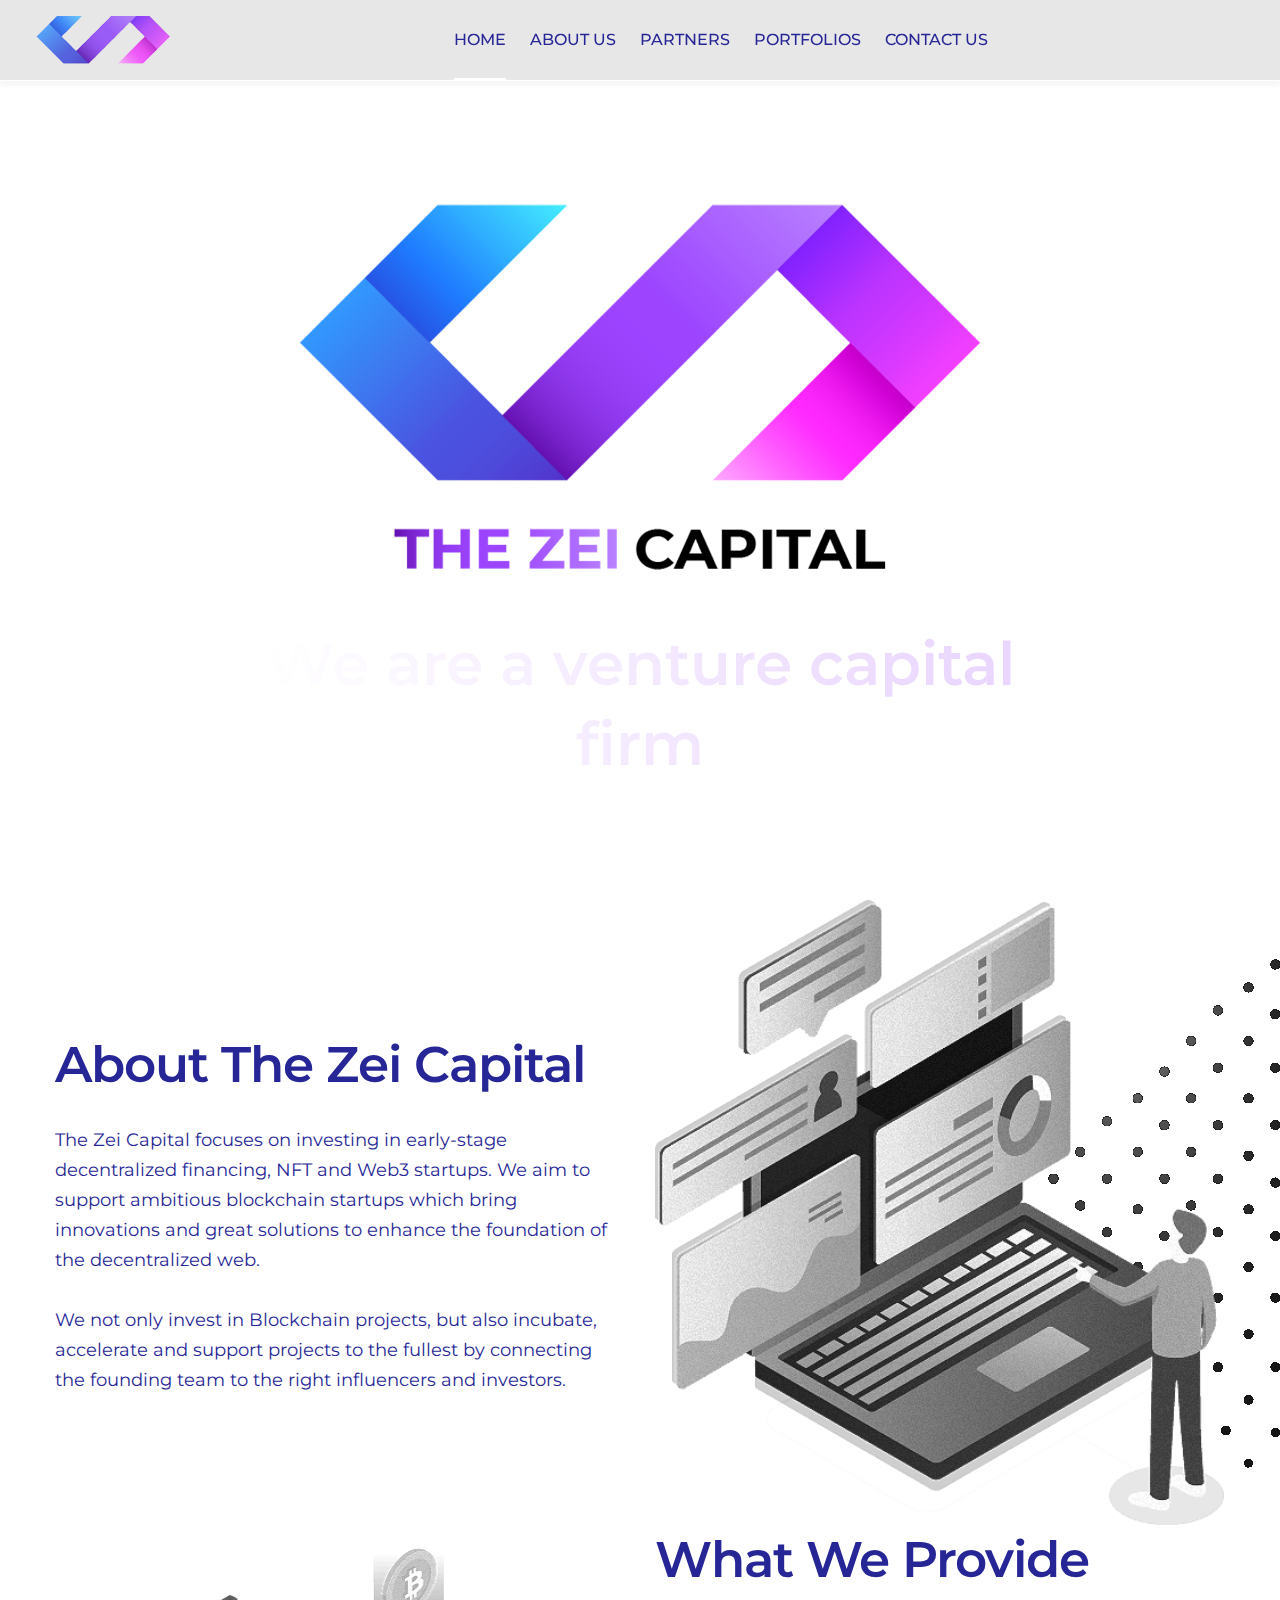
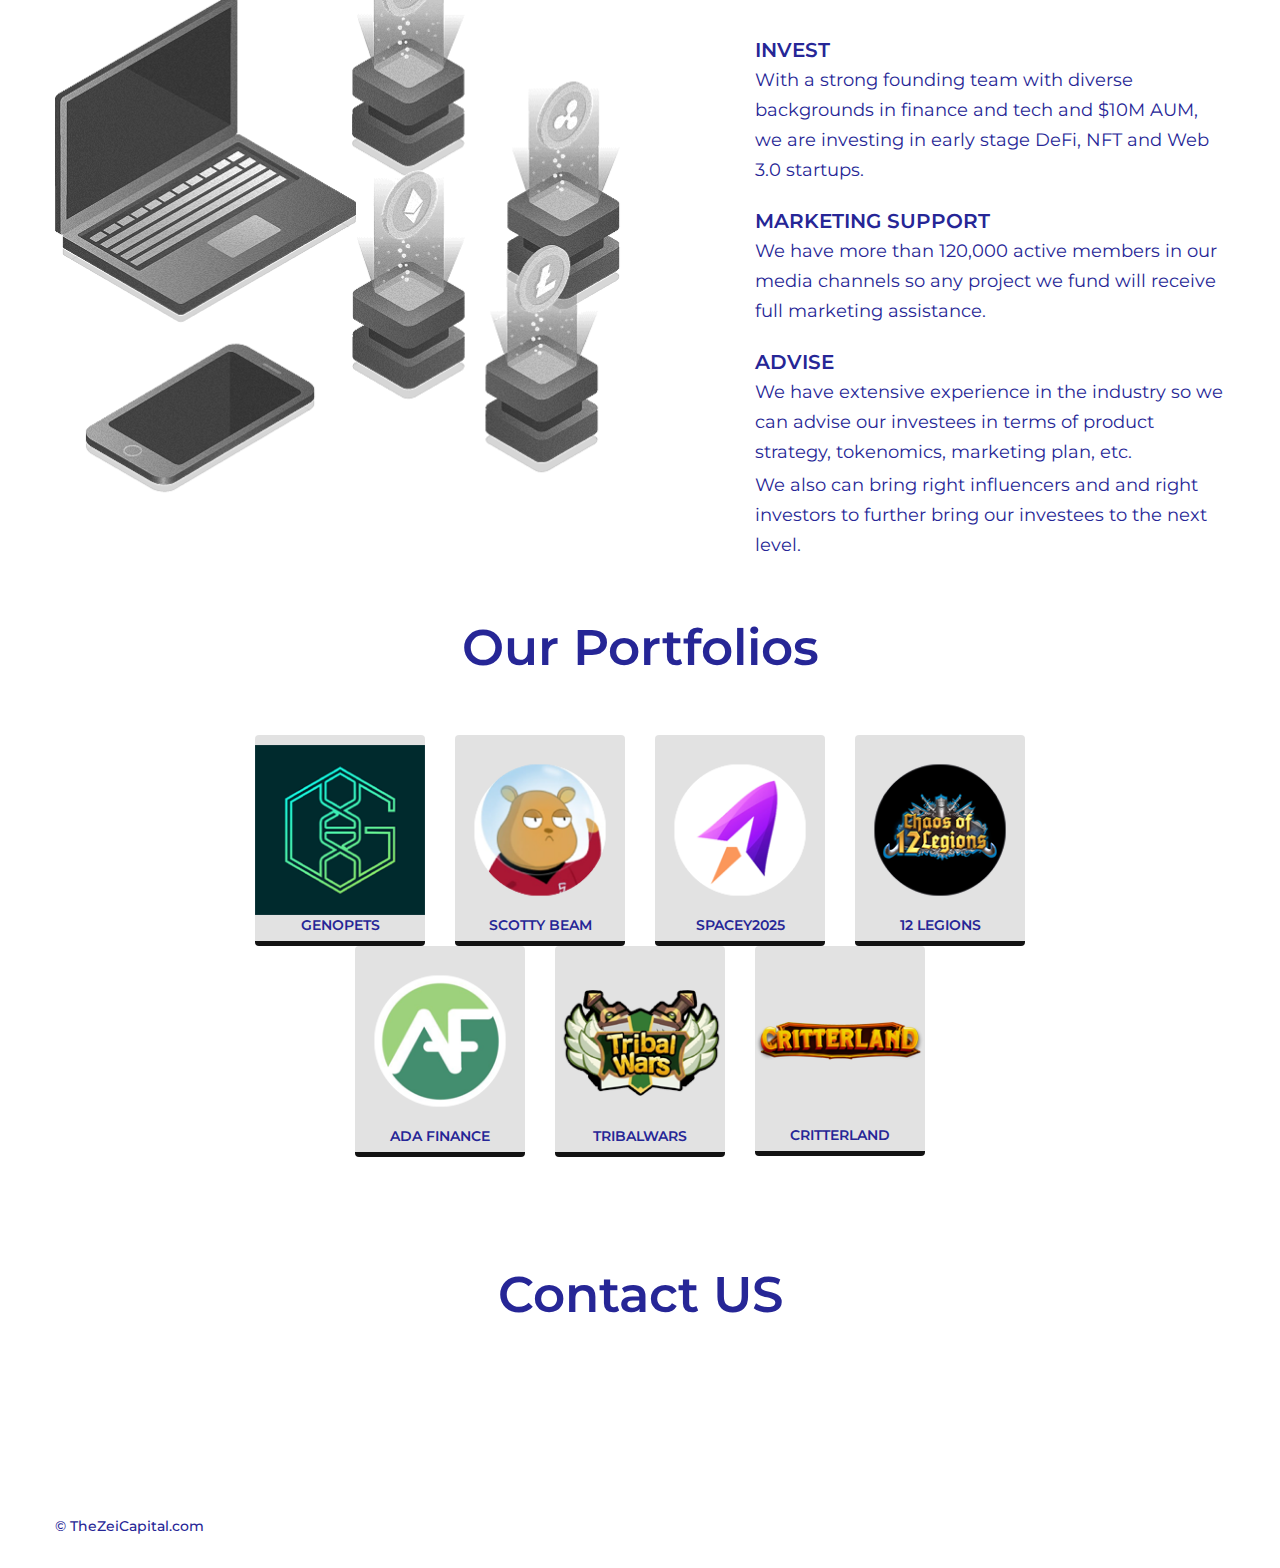
==== commit e627a3e5: "update" ====
--- a/index.html
+++ b/index.html
@@ -1,8 +1,4 @@
-<!doctype html>
-<html lang="en">
-
-
-<head>
+<html lang="en" class=" sizes customelements history pointerevents postmessage webgl websockets cssanimations csscolumns csscolumns-width csscolumns-span csscolumns-fill csscolumns-gap csscolumns-rule csscolumns-rulecolor csscolumns-rulestyle csscolumns-rulewidth csscolumns-breakbefore csscolumns-breakafter csscolumns-breakinside flexbox picture srcset webworkers"><head>
 
     <meta charset="utf-8">
     <meta http-equiv="x-ua-compatible" content="ie=edge">
@@ -42,7 +38,7 @@
 <body>
 
     <header class="header-area">
-        <div class="header-nav">
+        <div class="header-nav sticky">
             <div class="container-fluid">
                 <div class="row">
                     <div class="col-lg-12">
@@ -50,9 +46,7 @@
                             <nav class="navbar navbar-expand-lg navbar-light ">
                                 <a class="navbar-brand" href="index.html"><img src="assets/images/logo.png" alt=""></a>
                                 <!-- logo -->
-                                <button class="navbar-toggler" type="button" data-toggle="collapse"
-                                    data-target="#navbarSupportedContent" aria-controls="navbarSupportedContent"
-                                    aria-expanded="false" aria-label="Toggle navigation">
+                                <button class="navbar-toggler" type="button" data-toggle="collapse" data-target="#navbarSupportedContent" aria-controls="navbarSupportedContent" aria-expanded="false" aria-label="Toggle navigation">
                                     <span class="toggler-icon"></span>
                                     <span class="toggler-icon"></span>
                                     <span class="toggler-icon"></span>
@@ -85,7 +79,7 @@
         </div>
     </header>
 
-    <section class="banner-area bg_cover" >
+    <section class="banner-area bg_cover">
         <div class="container">
             <div class="row justify-content-center">
                 <div class="col-lg-8 col-md-8">
@@ -133,17 +127,17 @@
                     <div class="col-lg-6">
                         <div class="crypten-trade-content">
                             <span></span>
-                            <h3 class="title">What We Provide</h3></br></br>
+                            <h3 class="title">What We Provide</h3><br><br>
                             <div class="trade-item mt-30">
                                 <img src="assets/images/icon/trade-icon-1.png" alt="">
                                 <h5 class="title">Invest</h5>
                                 <p>With  a strong founding team with diverse backgrounds in finance and tech and $10M AUM, we are investing in early stage DeFi, NFT and Web 3.0 startups.</p>
-                            </div></br>
+                            </div><br>
                             <div class="trade-item mt-30">
                                 <img src="assets/images/icon/features-icon-1.png" alt="">
                                 <h5 class="title">Marketing Support</h5>
                                 <p>We have more than 120,000 active members in our media channels so any project we fund will receive full marketing assistance.</p>
-                            </div></br>
+                            </div><br>
                             <div class="trade-item mt-30">
                                 <img src="assets/images/icon/trade-icon-3.png" alt="">
                                 <h5 class="title">Advise</h5>
@@ -156,117 +150,12 @@
                 </div>
             </div>
             <div class="crypten-color">
-                <img src="assets/images/shape/color-bg.png" alt="">
-            </div>
-        </div>
-    </section>
-
-    <section class="token-sale-area">
-        <div class="container">
-            <div class="row justify-content-center">
-                <div class="col-lg-7">
-                    <div class="section-title text-center" id="partners">
-                        <h3 class="title">Our Partners</h3>
-                    </div>
-                </div>
-            </div>
-            <div class="row token-sale-active">
-                <div class="col-lg-3">
-                    <div class="token-sale-item mt-30 text-center">
-                        <center><img src="assets/images/icon/vic.png" alt=""></center>
-                        <span>VIC Group</span>
-                    </div>
-                </div>
-                 <div class="col-lg-3">
-                    <div class="token-sale-item mt-30 text-center">
-                        <center><img src="assets/images/icon/cc.png" alt=""></center>
-                        <span>Coincu</span>
-                    </div>
-                </div>
-				  <div class="col-lg-3">
-                    <div class="token-sale-item mt-30 text-center">
-                        <center><img src="assets/images/icon/vbc.png" alt=""></center>
-                        <span>VBC Group</span>
-                    </div>
-                </div>
-				  <div class="col-lg-3">
-                    <div class="token-sale-item mt-30 text-center">
-                        <center><img src="assets/images/icon/vcm.png" alt=""></center>
-                        <span>Vietnam Coin Market</span>
-                    </div>
-                </div>
-				  <div class="col-lg-3">
-                    <div class="token-sale-item mt-30 text-center">
-                        <center><img src="assets/images/icon/clv.png" alt=""></center>
-                        <span>Clovers Ventures</span>
-                    </div>
-                </div>
-				<div class="col-lg-3">
-                    <div class="token-sale-item mt-30 text-center">
-                        <center><img src="assets/images/icon/cf.png" alt=""></center>
-                        <span>Crypto Force</span>
-                    </div>
-                </div>
-                <div class="col-lg-3">
-                    <div class="token-sale-item mt-30 text-center">
-                        <center><img src="assets/images/icon/dci.png" alt=""></center>
-                        <span>Dutch Crypto Investors</span>
-                    </div>
-                </div>
-				  <div class="col-lg-3">
-                    <div class="token-sale-item mt-30 text-center">
-                        <center><img src="assets/images/icon/bmm.png" alt=""></center>
-                        <span>Black Mamba Ventures</span>
-                    </div>
-                </div>
-				  <div class="col-lg-3">
-                    <div class="token-sale-item mt-30 text-center">
-                        <center><img src="assets/images/icon/bta.png" alt=""></center>
-                        <span>Blogtienao</span>
-                    </div>
-                </div>
-				  <div class="col-lg-3">
-                    <div class="token-sale-item mt-30 text-center">
-                        <center><img src="assets/images/icon/ic.png" alt=""></center>
-                        <span>Infinity Capital</span>
-                    </div>
-                </div>
-				  <div class="col-lg-3">
-                    <div class="token-sale-item mt-30 text-center">
-                        <center><img src="assets/images/icon/gfs.png" alt=""></center>
-                        <span>GFS Ventures</span>
-                    </div>
-                </div>
-                <div class="col-lg-3">
-                    <div class="token-sale-item mt-30 text-center">
-                        <center><img src="assets/images/icon/cv.png" alt=""></center>
-                        <span>Choiventures</span>
-                    </div>
-                </div>
-				  <div class="col-lg-3">
-                    <div class="token-sale-item mt-30 text-center">
-                        <center><img src="assets/images/icon/tcvn.png" alt=""></center>
-                        <span>TradeCoinVietNam</span>
-                    </div>
-                </div>
-				  <div class="col-lg-3">
-                    <div class="token-sale-item mt-30 text-center">
-                        <center><img src="assets/images/icon/tkv.png" alt=""></center>
-                        <span>TK Ventures</span>
-                    </div>
-                </div>
-					  <div class="col-lg-3">
-                    <div class="token-sale-item mt-30 text-center">
-                        <center><img src="assets/images/icon/ob.png" alt=""></center>
-                        <span>OnBlock</span>
-                    </div>
-                </div>
-            </div>
-        </div>
-        <div class="banefits-color-2">
-            
-        </div>
-    </section>
+                
+            </div>
+        </div>
+    </section>
+
+    
 
     <section class="brand-area">
         <div class="container">
@@ -280,360 +169,66 @@
             <div class="row justify-content-center">
                 <div class="col-lg-2 col-md-3 col-sm-6 col-6">
                     <div class="brand-item mt-30" style="border-bottom: 5px solid #131313;background-color: #35333324;border-radius: 4px;padding: 5px 0px;font-size: 14px;font-weight: 600;color: ##262696;text-transform: uppercase;padding-top: 10px;">
-                         <img src="assets/images/h3.png" alt="brand">
-						<div ><center><span>H3RO3S</span></center></div>
-                    </div>
-                </div>
-                <div class="col-lg-2 col-md-3 col-sm-6 col-6">
-                    <div class="brand-item mt-30" style="border-bottom: 5px solid #131313;background-color: #35333324;border-radius: 4px;padding: 5px 0px;font-size: 14px;font-weight: 600;color: ##262696;text-transform: uppercase;padding-top: 10px;">
-                        <img src="assets/images/brand1.png" alt="brand">
-						<div ><center><span>Creatorchain</span></center></div>
-                    </div>
-                </div>
-                <div class="col-lg-2 col-md-3 col-sm-6 col-6">
-                    <div class="brand-item mt-30" style="border-bottom: 5px solid #131313;background-color: #35333324;border-radius: 4px;padding: 5px 0px;font-size: 14px;font-weight: 600;color: ##262696;text-transform: uppercase;padding-top: 10px;">
-                        <img src="assets/images/brand3.png" alt="brand">
-						<div ><center><span>Defina</span></center></div>
-                    </div>
-                </div>
-                <div class="col-lg-2 col-md-3 col-sm-6 col-6">
-                    <div class="brand-item mt-30" style="border-bottom: 5px solid #131313;background-color: #35333324;border-radius: 4px;padding: 5px 0px;font-size: 14px;font-weight: 600;color: ##262696;text-transform: uppercase;padding-top: 10px;">
-                        <img src="assets/images/ms.png" alt="brand">
-						<div ><center><span>Meta Spatial</span></center></div>
+                         <img src="assets/images/13632.png?v=1.1" alt="brand">
+						<div><center><span>Genopets</span></center></div>
+                    </div>
+                </div>
+                <div class="col-lg-2 col-md-3 col-sm-6 col-6">
+                    <div class="brand-item mt-30" style="border-bottom: 5px solid #131313;background-color: #35333324;border-radius: 4px;padding: 5px 0px;font-size: 14px;font-weight: 600;color: ##262696;text-transform: uppercase;padding-top: 10px;">
+                        <img src="assets/images/sb.png" alt="brand">
+						<div><center><span>SCOTTY BEAM</span></center></div>
+                    </div>
+                </div>
+                <div class="col-lg-2 col-md-3 col-sm-6 col-6">
+                    <div class="brand-item mt-30" style="border-bottom: 5px solid #131313;background-color: #35333324;border-radius: 4px;padding: 5px 0px;font-size: 14px;font-weight: 600;color: ##262696;text-transform: uppercase;padding-top: 10px;">
+                        <img src="assets/images/spy.png" alt="brand">
+						<div><center><span>SPACEY2025</span></center></div>
+                    </div>
+                </div>
+                <div class="col-lg-2 col-md-3 col-sm-6 col-6">
+                    <div class="brand-item mt-30" style="border-bottom: 5px solid #131313;background-color: #35333324;border-radius: 4px;padding: 5px 0px;font-size: 14px;font-weight: 600;color: ##262696;text-transform: uppercase;padding-top: 10px;">
+                        <img src="assets/images/12l.png" alt="brand">
+						<div><center><span>12 LEGIONS</span></center></div>
                     </div>
                 </div>
             </div>
             <div class="row justify-content-center mt-70">
                 <div class="col-lg-2 col-md-3 col-sm-6 col-6">
                     <div class="brand-item mt-30" style="border-bottom: 5px solid #131313;background-color: #35333324;border-radius: 4px;padding: 5px 0px;font-size: 14px;font-weight: 600;color: ##262696;text-transform: uppercase;padding-top: 10px;">
-                        <img src="assets/images/bc.png" alt="brand">
-						<div ><center><span>Bomb Crypto</span></center></div>
-                    </div>
-                </div>
-                <div class="col-lg-2 col-md-3 col-sm-6 col-6">
-                    <div class="brand-item mt-30" style="border-bottom: 5px solid #131313;background-color: #35333324;border-radius: 4px;padding: 5px 0px;font-size: 14px;font-weight: 600;color: ##262696;text-transform: uppercase;padding-top: 10px;">
-                        <img src="assets/images/sc.png" alt="brand">
-						<div ><center><span>SolChicks</span></center></div>
-                    </div>
-                </div>
-                <div class="col-lg-2 col-md-3 col-sm-6 col-6">
-                    <div class="brand-item mt-30" style="border-bottom: 5px solid #131313;background-color: #35333324;border-radius: 4px;padding: 5px 0px;font-size: 14px;font-weight: 600;color: ##262696;text-transform: uppercase;padding-top: 10px;">
-                        <img src="assets/images/brand8.png" alt="brand">
-						<div ><center><span>Heroes & Empires</span></center></div>
-                    </div>
-                </div>
-                <div class="col-lg-2 col-md-3 col-sm-6 col-6">
-                    <div class="brand-item mt-30" style="border-bottom: 5px solid #131313;background-color: #35333324;border-radius: 4px;padding: 5px 0px;font-size: 14px;font-weight: 600;color: ##262696;text-transform: uppercase;padding-top: 10px;">
-                        <img src="assets/images/brand9.png" alt="brand">
-						<div ><center><span>Privi</span></center></div>
-                    </div>
-                </div>
-            </div>
-			            <div class="row justify-content-center mt-70">
-                <div class="col-lg-2 col-md-3 col-sm-6 col-6">
-                    <div class="brand-item mt-30" style="border-bottom: 5px solid #131313;background-color: #35333324;border-radius: 4px;padding: 5px 0px;font-size: 14px;font-weight: 600;color: ##262696;text-transform: uppercase;padding-top: 10px;">
-                      <img src="assets/images/lw.png" alt="brand">
-						<div ><center><span>Legend of Fantasy War</span></center></div>
-                    </div>
-                </div>
-                <div class="col-lg-2 col-md-3 col-sm-6 col-6">
-                    <div class="brand-item mt-30" style="border-bottom: 5px solid #131313;background-color: #35333324;border-radius: 4px;padding: 5px 0px;font-size: 14px;font-weight: 600;color: ##262696;text-transform: uppercase;padding-top: 10px;">
-                         <img src="assets/images/icon/wr.png" alt="brand">
-						<div ><center><span>Warena</span></center></div>
-                    </div>
-                </div>
-                <div class="col-lg-2 col-md-3 col-sm-6 col-6">
-                    <div class="brand-item mt-30" style="border-bottom: 5px solid #131313;background-color: #35333324;border-radius: 4px;padding: 5px 0px;font-size: 14px;font-weight: 600;color: ##262696;text-transform: uppercase;padding-top: 10px;">
-                        <img src="assets/images/icon/dr.png" alt="brand">
-						<div ><center><span>Darenft</span></center></div>
-                    </div>
-                </div>
-                <div class="col-lg-2 col-md-3 col-sm-6 col-6">
-                    <div class="brand-item mt-30" style="border-bottom: 5px solid #131313;background-color: #35333324;border-radius: 4px;padding: 5px 0px;font-size: 14px;font-weight: 600;color: ##262696;text-transform: uppercase;padding-top: 10px;">
-                         <img src="assets/images/icon/kw.png" alt="brand">
-						<div ><center><span>Knight War</span></center></div>
-                    </div>
-                </div>
-            </div>
-			<div class="row justify-content-center">
-                <div class="col-lg-2 col-md-3 col-sm-6 col-6">
-                    <div class="brand-item mt-30" style="border-bottom: 5px solid #131313;background-color: #35333324;border-radius: 4px;padding: 5px 0px;font-size: 14px;font-weight: 600;color: ##262696;text-transform: uppercase;padding-top: 10px;">
-                        <img src="assets/images/12l.png" alt="brand">
-						<div ><center><span>12 LEGIONS</span></center></div>
-                    </div>
-                </div>
-                <div class="col-lg-2 col-md-3 col-sm-6 col-6">
-                    <div class="brand-item mt-30" style="border-bottom: 5px solid #131313;background-color: #35333324;border-radius: 4px;padding: 5px 0px;font-size: 14px;font-weight: 600;color: ##262696;text-transform: uppercase;padding-top: 10px;">
-                        <img src="assets/images/rcf.png" alt="brand">
-						<div ><center><span>RaceFi</span></center></div>
-                    </div>
-                </div>
-                <div class="col-lg-2 col-md-3 col-sm-6 col-6">
-                    <div class="brand-item mt-30" style="border-bottom: 5px solid #131313;background-color: #35333324;border-radius: 4px;padding: 5px 0px;font-size: 14px;font-weight: 600;color: ##262696;text-transform: uppercase;padding-top: 10px;">
-                        <img src="assets/images/drg.png" alt="brand">
-						<div ><center><span>DoragonLand</span></center></div>
-                    </div>
-                </div>
-                <div class="col-lg-2 col-md-3 col-sm-6 col-6">
-                    <div class="brand-item mt-30" style="border-bottom: 5px solid #131313;background-color: #35333324;border-radius: 4px;padding: 5px 0px;font-size: 14px;font-weight: 600;color: ##262696;text-transform: uppercase;padding-top: 10px;">
-                        <img src="assets/images/hv.png" alt="brand">
-						<div ><center><span>HeroVerse</span></center></div>
-                    </div>
-                </div>
-            </div>
-            <div class="row justify-content-center mt-70">
-                <div class="col-lg-2 col-md-3 col-sm-6 col-6">
-                    <div class="brand-item mt-30" style="border-bottom: 5px solid #131313;background-color: #35333324;border-radius: 4px;padding: 5px 0px;font-size: 14px;font-weight: 600;color: ##262696;text-transform: uppercase;padding-top: 10px;">
-                        <img src="assets/images/ss.png" alt="brand">
-						<div ><center><span>Space SIP</span></center></div>
-                    </div>
-                </div>
-                <div class="col-lg-2 col-md-3 col-sm-6 col-6">
-                    <div class="brand-item mt-30" style="border-bottom: 5px solid #131313;background-color: #35333324;border-radius: 4px;padding: 5px 0px;font-size: 14px;font-weight: 600;color: ##262696;text-transform: uppercase;padding-top: 10px;">
-                        <img src="assets/images/bml.png" alt="brand">
-						<div ><center><span>Bemil</span></center></div>
-                    </div>
-                </div>
-                <div class="col-lg-2 col-md-3 col-sm-6 col-6">
-                    <div class="brand-item mt-30" style="border-bottom: 5px solid #131313;background-color: #35333324;border-radius: 4px;padding: 5px 0px;font-size: 14px;font-weight: 600;color: ##262696;text-transform: uppercase;padding-top: 10px;">
-                        <img src="assets/images/drk.png" alt="brand">
-						<div ><center><span>Dragon Kart</span></center></div>
-                    </div>
-                </div>
-                <div class="col-lg-2 col-md-3 col-sm-6 col-6">
-                    <div class="brand-item mt-30" style="border-bottom: 5px solid #131313;background-color: #35333324;border-radius: 4px;padding: 5px 0px;font-size: 14px;font-weight: 600;color: ##262696;text-transform: uppercase;padding-top: 10px;">
-                        <img src="assets/images/lnr.png" alt="brand">
-						<div ><center><span>Luna Rush</span></center></div>
-                    </div>
-                </div>
-            </div>
-            <div class="row justify-content-center mt-70">
-                <div class="col-lg-2 col-md-3 col-sm-6 col-6">
-                    <div class="brand-item mt-30" style="border-bottom: 5px solid #131313;background-color: #35333324;border-radius: 4px;padding: 5px 0px;font-size: 14px;font-weight: 600;color: ##262696;text-transform: uppercase;padding-top: 10px;">
-                        <img src="assets/images/mw.png" alt="brand">
-						<div ><center><span>Moniwar</span></center></div>
-                    </div>
-                </div>
-                <div class="col-lg-2 col-md-3 col-sm-6 col-6">
-                    <div class="brand-item mt-30" style="border-bottom: 5px solid #131313;background-color: #35333324;border-radius: 4px;padding: 5px 0px;font-size: 14px;font-weight: 600;color: ##262696;text-transform: uppercase;padding-top: 10px;">
-                        <img src="assets/images/hwl.png" alt="brand">
-						<div ><center><span>Howl City</span></center></div>
-                    </div>
-                </div>
-                <div class="col-lg-2 col-md-3 col-sm-6 col-6">
-                    <div class="brand-item mt-30" style="border-bottom: 5px solid #131313;background-color: #35333324;border-radius: 4px;padding: 5px 0px;font-size: 14px;font-weight: 600;color: ##262696;text-transform: uppercase;padding-top: 10px;">
-                        <img src="assets/images/IS.png" alt="brand">
-						<div ><center><span>Ironsail</span></center></div>
-                    </div>
-                </div>
-                <div class="col-lg-2 col-md-3 col-sm-6 col-6">
-                    <div class="brand-item mt-30" style="border-bottom: 5px solid #131313;background-color: #35333324;border-radius: 4px;padding: 5px 0px;font-size: 14px;font-weight: 600;color: ##262696;text-transform: uppercase;padding-top: 10px;">
                         <img src="assets/images/p2p.png" alt="brand">
-						<div ><center><span>ADA Finance</span></center></div>
-                    </div>
-                </div>
-            </div>
-             <div class="row justify-content-center mt-70">
-                <div class="col-lg-2 col-md-3 col-sm-6 col-6">
-                    <div class="brand-item mt-30" style="border-bottom: 5px solid #131313;background-color: #35333324;border-radius: 4px;padding: 5px 0px;font-size: 14px;font-weight: 600;color: ##262696;text-transform: uppercase;padding-top: 10px;">
-                        <img src="assets/images/moo.png" alt="brand">
-						<div ><center><span>Moo Monster</span></center></div>
-                    </div>
-                </div>
-                <div class="col-lg-2 col-md-3 col-sm-6 col-6">
-                    <div class="brand-item mt-30" style="border-bottom: 5px solid #131313;background-color: #35333324;border-radius: 4px;padding: 5px 0px;font-size: 14px;font-weight: 600;color: ##262696;text-transform: uppercase;padding-top: 10px;">
-                        <img src="assets/images/tt.png" alt="brand">
-						<div ><center><span>Titan Hunters</span></center></div>
-                    </div>
-                </div>
-                <div class="col-lg-2 col-md-3 col-sm-6 col-6">
-                    <div class="brand-item mt-30" style="border-bottom: 5px solid #131313;background-color: #35333324;border-radius: 4px;padding: 5px 0px;font-size: 14px;font-weight: 600;color: ##262696;text-transform: uppercase;padding-top: 10px;">
-                        <img src="assets/images/zk.png" alt="brand">
-						<div ><center><span>Zuki Moba</span></center></div>
-                    </div>
-                </div>
-                <div class="col-lg-2 col-md-3 col-sm-6 col-6">
-                    <div class="brand-item mt-30" style="border-bottom: 5px solid #131313;background-color: #35333324;border-radius: 4px;padding: 5px 0px;font-size: 14px;font-weight: 600;color: ##262696;text-transform: uppercase;padding-top: 10px;">
-                        <img src="assets/images/sb.png" alt="brand">
-						<div ><center><span>Scotty Beam</span></center></div>
-                    </div>
-                </div>
-            </div>
+						<div><center><span>ADA FINANCE</span></center></div>
+                    </div>
+                </div>
+                <div class="col-lg-2 col-md-3 col-sm-6 col-6">
+                    <div class="brand-item mt-30" style="border-bottom: 5px solid #131313;background-color: #35333324;border-radius: 4px;padding: 5px 0px;font-size: 14px;font-weight: 600;color: ##262696;text-transform: uppercase;padding-top: 10px;">
+                        <img src="assets/images/tribalwars.png" alt="brand">
+						<div><center><span>tribalwars</span></center></div>
+                    </div>
+                </div>
+                <div class="col-lg-2 col-md-3 col-sm-6 col-6">
+                    <div class="brand-item mt-30" style="border-bottom: 5px solid #131313;background-color: #35333324;border-radius: 4px;padding: 5px 0px;font-size: 14px;font-weight: 600;color: ##262696;text-transform: uppercase;padding-top: 10px;">
+                        <img src="assets/images/cr.png" alt="brand">
+						<div><center><span>Critterland</span></center></div>
+                    </div>
+                </div>
+                
+            </div>
+			            
 			
-			             <div class="row justify-content-center mt-70">
-                <div class="col-lg-2 col-md-3 col-sm-6 col-6">
-                    <div class="brand-item mt-30" style="border-bottom: 5px solid #131313;background-color: #35333324;border-radius: 4px;padding: 5px 0px;font-size: 14px;font-weight: 600;color: ##262696;text-transform: uppercase;padding-top: 10px;">
-                        <img src="assets/images/rd.png" alt="brand">
-						<div ><center><span>Real Realm</span></center></div>
-                    </div>
-                </div>
-                <div class="col-lg-2 col-md-3 col-sm-6 col-6">
-                    <div class="brand-item mt-30" style="border-bottom: 5px solid #131313;background-color: #35333324;border-radius: 4px;padding: 5px 0px;font-size: 14px;font-weight: 600;color: ##262696;text-transform: uppercase;padding-top: 10px;">
-                        <img src="assets/images/yf.png" alt="brand">
-						<div ><center><span>YIN Finance</span></center></div>
-                    </div>
-                </div>
-                <div class="col-lg-2 col-md-3 col-sm-6 col-6">
-                    <div class="brand-item mt-30" style="border-bottom: 5px solid #131313;background-color: #35333324;border-radius: 4px;padding: 5px 0px;font-size: 14px;font-weight: 600;color: ##262696;text-transform: uppercase;padding-top: 10px;">
-                        <img src="assets/images/mld.png" alt="brand">
-						<div ><center><span>Meland</span></center></div>
-                    </div>
-                </div>
-                <div class="col-lg-2 col-md-3 col-sm-6 col-6">
-                    <div class="brand-item mt-30" style="border-bottom: 5px solid #131313;background-color: #35333324;border-radius: 4px;padding: 5px 0px;font-size: 14px;font-weight: 600;color: ##262696;text-transform: uppercase;padding-top: 10px;">
-                        <img src="assets/images/km.png" alt="brand">
-						<div ><center><span>Koi Metaverse</span></center></div>
-                    </div>
-                </div>
-            </div>
+            
+            
+             
 			
-			             <div class="row justify-content-center mt-70">
-                <div class="col-lg-2 col-md-3 col-sm-6 col-6">
-                    <div class="brand-item mt-30" style="border-bottom: 5px solid #131313;background-color: #35333324;border-radius: 4px;padding: 5px 0px;font-size: 14px;font-weight: 600;color: ##262696;text-transform: uppercase;padding-top: 10px;">
-                        <img src="assets/images/ht.png" alt="brand">
-						<div ><center><span>Heroes TD</span></center></div>
-                    </div>
-                </div>
-                <div class="col-lg-2 col-md-3 col-sm-6 col-6">
-                    <div class="brand-item mt-30" style="border-bottom: 5px solid #131313;background-color: #35333324;border-radius: 4px;padding: 5px 0px;font-size: 14px;font-weight: 600;color: ##262696;text-transform: uppercase;padding-top: 10px;">
-                        <img src="assets/images/spy.png" alt="brand">
-						<div ><center><span>SPACEY2025</span></center></div>
-                    </div>
-                </div>
-                <div class="col-lg-2 col-md-3 col-sm-6 col-6">
-                    <div class="brand-item mt-30" style="border-bottom: 5px solid #131313;background-color: #35333324;border-radius: 4px;padding: 5px 0px;font-size: 14px;font-weight: 600;color: ##262696;text-transform: uppercase;padding-top: 10px;">
-                        <img src="assets/images/wl.png" alt="brand">
-						<div ><center><span>Wikiland</span></center></div>
-                    </div>
-                </div>
-                <div class="col-lg-2 col-md-3 col-sm-6 col-6">
-                    <div class="brand-item mt-30" style="border-bottom: 5px solid #131313;background-color: #35333324;border-radius: 4px;padding: 5px 0px;font-size: 14px;font-weight: 600;color: ##262696;text-transform: uppercase;padding-top: 10px;">
-                        <img src="assets/images/aft.png" alt="brand">
-						<div ><center><span>Age Of Tanks</span></center></div>
-                    </div>
-                </div>
-            </div>
-						             <div class="row justify-content-center mt-70">
-                <div class="col-lg-2 col-md-3 col-sm-6 col-6">
-                    <div class="brand-item mt-30" style="border-bottom: 5px solid #131313;background-color: #35333324;border-radius: 4px;padding: 5px 0px;font-size: 14px;font-weight: 600;color: ##262696;text-transform: uppercase;padding-top: 10px;">
-                        <img src="assets/images/cvz.png" alt="brand">
-						<div ><center><span>CryptoVsZombie</span></center></div>
-                    </div>
-                </div>
-                <div class="col-lg-2 col-md-3 col-sm-6 col-6">
-                    <div class="brand-item mt-30" style="border-bottom: 5px solid #131313;background-color: #35333324;border-radius: 4px;padding: 5px 0px;font-size: 14px;font-weight: 600;color: ##262696;text-transform: uppercase;padding-top: 10px;">
-                        <img src="assets/images/mtr.png" alt="brand">
-						<div ><center><span>MetaRacers</span></center></div>
-                    </div>
-                </div>
-                <div class="col-lg-2 col-md-3 col-sm-6 col-6">
-                    <div class="brand-item mt-30" style="border-bottom: 5px solid #131313;background-color: #35333324;border-radius: 4px;padding: 5px 0px;font-size: 14px;font-weight: 600;color: ##262696;text-transform: uppercase;padding-top: 10px;">
-                        <img src="assets/images/hdv.png" alt="brand">
-						<div ><center><span>Hydraverse</span></center></div>
-                    </div>
-                </div>
-                <div class="col-lg-2 col-md-3 col-sm-6 col-6">
-                    <div class="brand-item mt-30" style="border-bottom: 5px solid #131313;background-color: #35333324;border-radius: 4px;padding: 5px 0px;font-size: 14px;font-weight: 600;color: ##262696;text-transform: uppercase;padding-top: 10px;">
-                        <img src="assets/images/dld.png" alt="brand">
-						<div ><center><span>DAOLand</span></center></div>
-                    </div>
-                </div>
-            </div>
-             <div class="row justify-content-center mt-70">
-                <div class="col-lg-2 col-md-3 col-sm-6 col-6">
-                    <div class="brand-item mt-30" style="border-bottom: 5px solid #131313;background-color: #35333324;border-radius: 4px;padding: 5px 0px;font-size: 14px;font-weight: 600;color: ##262696;text-transform: uppercase;padding-top: 10px;">
-                        <img src="assets/images/snl.png" alt="brand">
-						<div ><center><span>Synergy Land</span></center></div>
-                    </div>
-                </div>
-                <div class="col-lg-2 col-md-3 col-sm-6 col-6">
-                    <div class="brand-item mt-30" style="border-bottom: 5px solid #131313;background-color: #35333324;border-radius: 4px;padding: 5px 0px;font-size: 14px;font-weight: 600;color: ##262696;text-transform: uppercase;padding-top: 10px;">
-                        <img src="assets/images/ylo.png" alt="brand">
-						<div ><center><span>Yarloo</span></center></div>
-                    </div>
-                </div>
-                <div class="col-lg-2 col-md-3 col-sm-6 col-6">
-                    <div class="brand-item mt-30" style="border-bottom: 5px solid #131313;background-color: #35333324;border-radius: 4px;padding: 5px 0px;font-size: 14px;font-weight: 600;color: ##262696;text-transform: uppercase;padding-top: 10px;">
-                        <img src="assets/images/sportfi.png" alt="brand">
-						<div ><center><span>Sportfi</span></center></div>
-                    </div>
-                </div>
-                <div class="col-lg-2 col-md-3 col-sm-6 col-6">
-                    <div class="brand-item mt-30" style="border-bottom: 5px solid #131313;background-color: #35333324;border-radius: 4px;padding: 5px 0px;font-size: 14px;font-weight: 600;color: ##262696;text-transform: uppercase;padding-top: 10px;">
-                        <img src="assets/images/mt.png" alt="brand">
-						<div ><center><span>MONSTERRA</span></center></div>
-                    </div>
-                </div>
-            </div>
-			 <div class="row justify-content-center mt-70">
-                <div class="col-lg-2 col-md-3 col-sm-6 col-6">
-                    <div class="brand-item mt-30" style="border-bottom: 5px solid #131313;background-color: #35333324;border-radius: 4px;padding: 5px 0px;font-size: 14px;font-weight: 600;color: ##262696;text-transform: uppercase;padding-top: 10px;">
-                        <img src="assets/images/zfi.png" alt="brand">
-						<div ><center><span>Zomfi</span></center></div>
-                    </div>
-                </div>
-                <div class="col-lg-2 col-md-3 col-sm-6 col-6">
-                    <div class="brand-item mt-30" style="border-bottom: 5px solid #131313;background-color: #35333324;border-radius: 4px;padding: 5px 0px;font-size: 14px;font-weight: 600;color: ##262696;text-transform: uppercase;padding-top: 10px;">
-                        <img src="assets/images/pd.png" alt="brand">
-						<div ><center><span>PathDAO</span></center></div>
-                    </div>
-                </div>
-                <div class="col-lg-2 col-md-3 col-sm-6 col-6">
-                    <div class="brand-item mt-30" style="border-bottom: 5px solid #131313;background-color: #35333324;border-radius: 4px;padding: 5px 0px;font-size: 14px;font-weight: 600;color: ##262696;text-transform: uppercase;padding-top: 10px;">
-                        <img src="assets/images/ksm.png" alt="brand">
-						<div ><center><span>Kitsumon</span></center></div>
-                    </div>
-                </div>
-                <div class="col-lg-2 col-md-3 col-sm-6 col-6">
-                    <div class="brand-item mt-30" style="border-bottom: 5px solid #131313;background-color: #35333324;border-radius: 4px;padding: 5px 0px;font-size: 14px;font-weight: 600;color: ##262696;text-transform: uppercase;padding-top: 10px;">
-                        <img src="assets/images/usl.png" alt="brand">
-						<div ><center><span>UNIVERSEISLAND</span></center></div>
-                    </div>
-                </div>
-            </div>
-            
-            <div class="row justify-content-center mt-70">
-                <div class="col-lg-2 col-md-3 col-sm-6 col-6">
-                    <div class="brand-item mt-30" style="border-bottom: 5px solid #131313;background-color: #35333324;border-radius: 4px;padding: 5px 0px;font-size: 14px;font-weight: 600;color: ##262696;text-transform: uppercase;padding-top: 10px;">
-                        <img src="assets/images/tm.png" alt="brand">
-						<div ><center><span>PET TAPME</span></center></div>
-                    </div>
-                </div>
-                <div class="col-lg-2 col-md-3 col-sm-6 col-6">
-                    <div class="brand-item mt-30" style="border-bottom: 5px solid #131313;background-color: #35333324;border-radius: 4px;padding: 5px 0px;font-size: 14px;font-weight: 600;color: ##262696;text-transform: uppercase;padding-top: 10px;">
-                        <img src="assets/images/acr.png" alt="brand">
-						<div ><center><span>Angels Creed</span></center></div>
-                    </div>
-                </div>
-                <div class="col-lg-2 col-md-3 col-sm-6 col-6">
-                    <div class="brand-item mt-30" style="border-bottom: 5px solid #131313;background-color: #35333324;border-radius: 4px;padding: 5px 0px;font-size: 14px;font-weight: 600;color: ##262696;text-transform: uppercase;padding-top: 10px;">
-                        <img src="assets/images/rif.png" alt="brand">
-						<div ><center><span>Rikkei Finance</span></center></div>
-                    </div>
-                </div>
-                <div class="col-lg-2 col-md-3 col-sm-6 col-6">
-                    <div class="brand-item mt-30" style="border-bottom: 5px solid #131313;background-color: #35333324;border-radius: 4px;padding: 5px 0px;font-size: 14px;font-weight: 600;color: ##262696;text-transform: uppercase;padding-top: 10px;">
-                        <img src="assets/images/tbc.png" alt="brand">
-						<div ><center><span>Tank Battle</span></center></div>
-                    </div>
-                </div>
-            </div>
-            
-                        <div class="row justify-content-center mt-70">
-                <div class="col-lg-2 col-md-3 col-sm-6 col-6">
-                    <div class="brand-item mt-30" style="border-bottom: 5px solid #131313;background-color: #35333324;border-radius: 4px;padding: 5px 0px;font-size: 14px;font-weight: 600;color: ##262696;text-transform: uppercase;padding-top: 10px;">
-                        <img src="assets/images/wz.png" alt="brand">
-						<div ><center><span>Wizarre</span></center></div>
-                    </div>
-                </div>
-                <div class="col-lg-2 col-md-3 col-sm-6 col-6">
-                    <div class="brand-item mt-30" style="border-bottom: 5px solid #131313;background-color: #35333324;border-radius: 4px;padding: 5px 0px;font-size: 14px;font-weight: 600;color: ##262696;text-transform: uppercase;padding-top: 10px;">
-                        <img src="assets/images/dnl.png" alt="brand">
-						<div ><center><span>Dinoland</span></center></div>
-                    </div>
-                </div>
-
-            </div>
+			             
+			
+			             
+						             
+             
+			 
+            
+            
+            
+                        
         </div>
         <div class="banefits-color-2">
             
@@ -697,6 +292,6 @@
     <!--====== Main js ======-->
     <script src="assets/js/main.js"></script>
 
-</body>
-
-</html>+
+
+</body></html>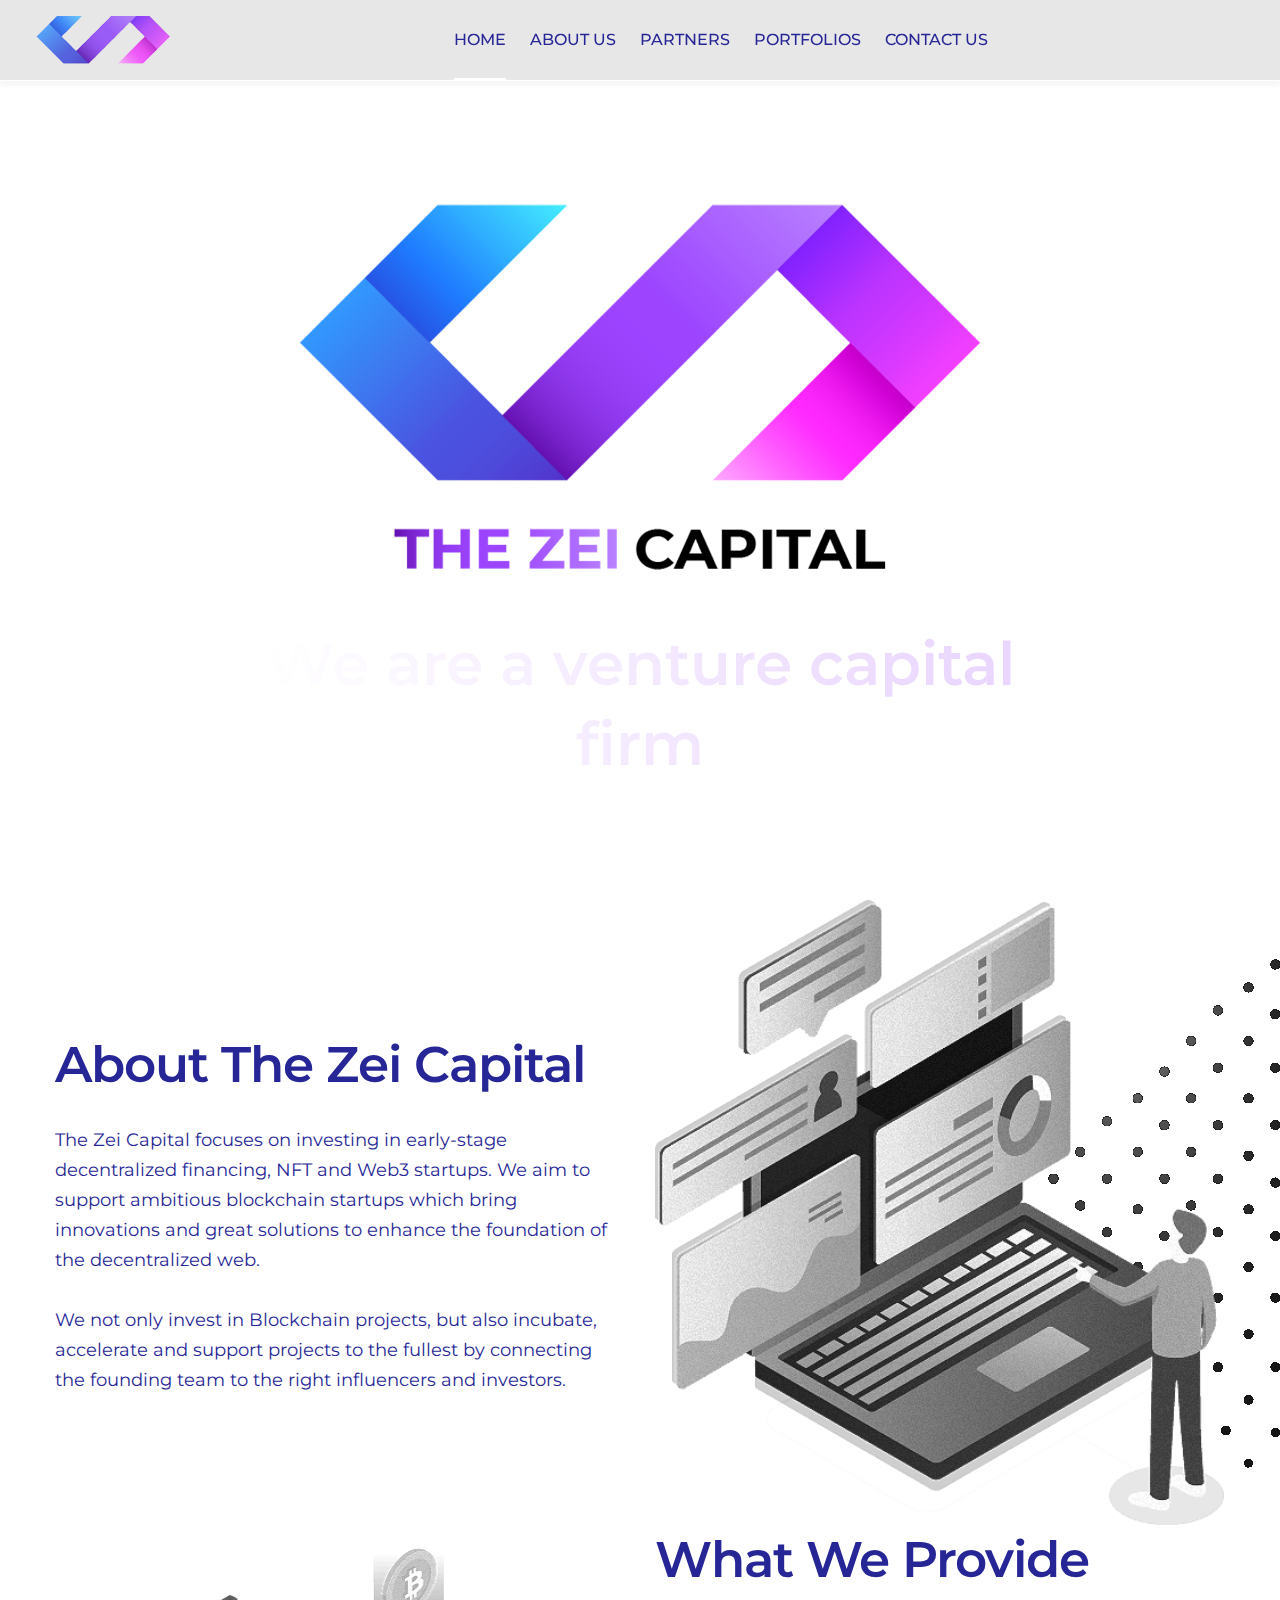
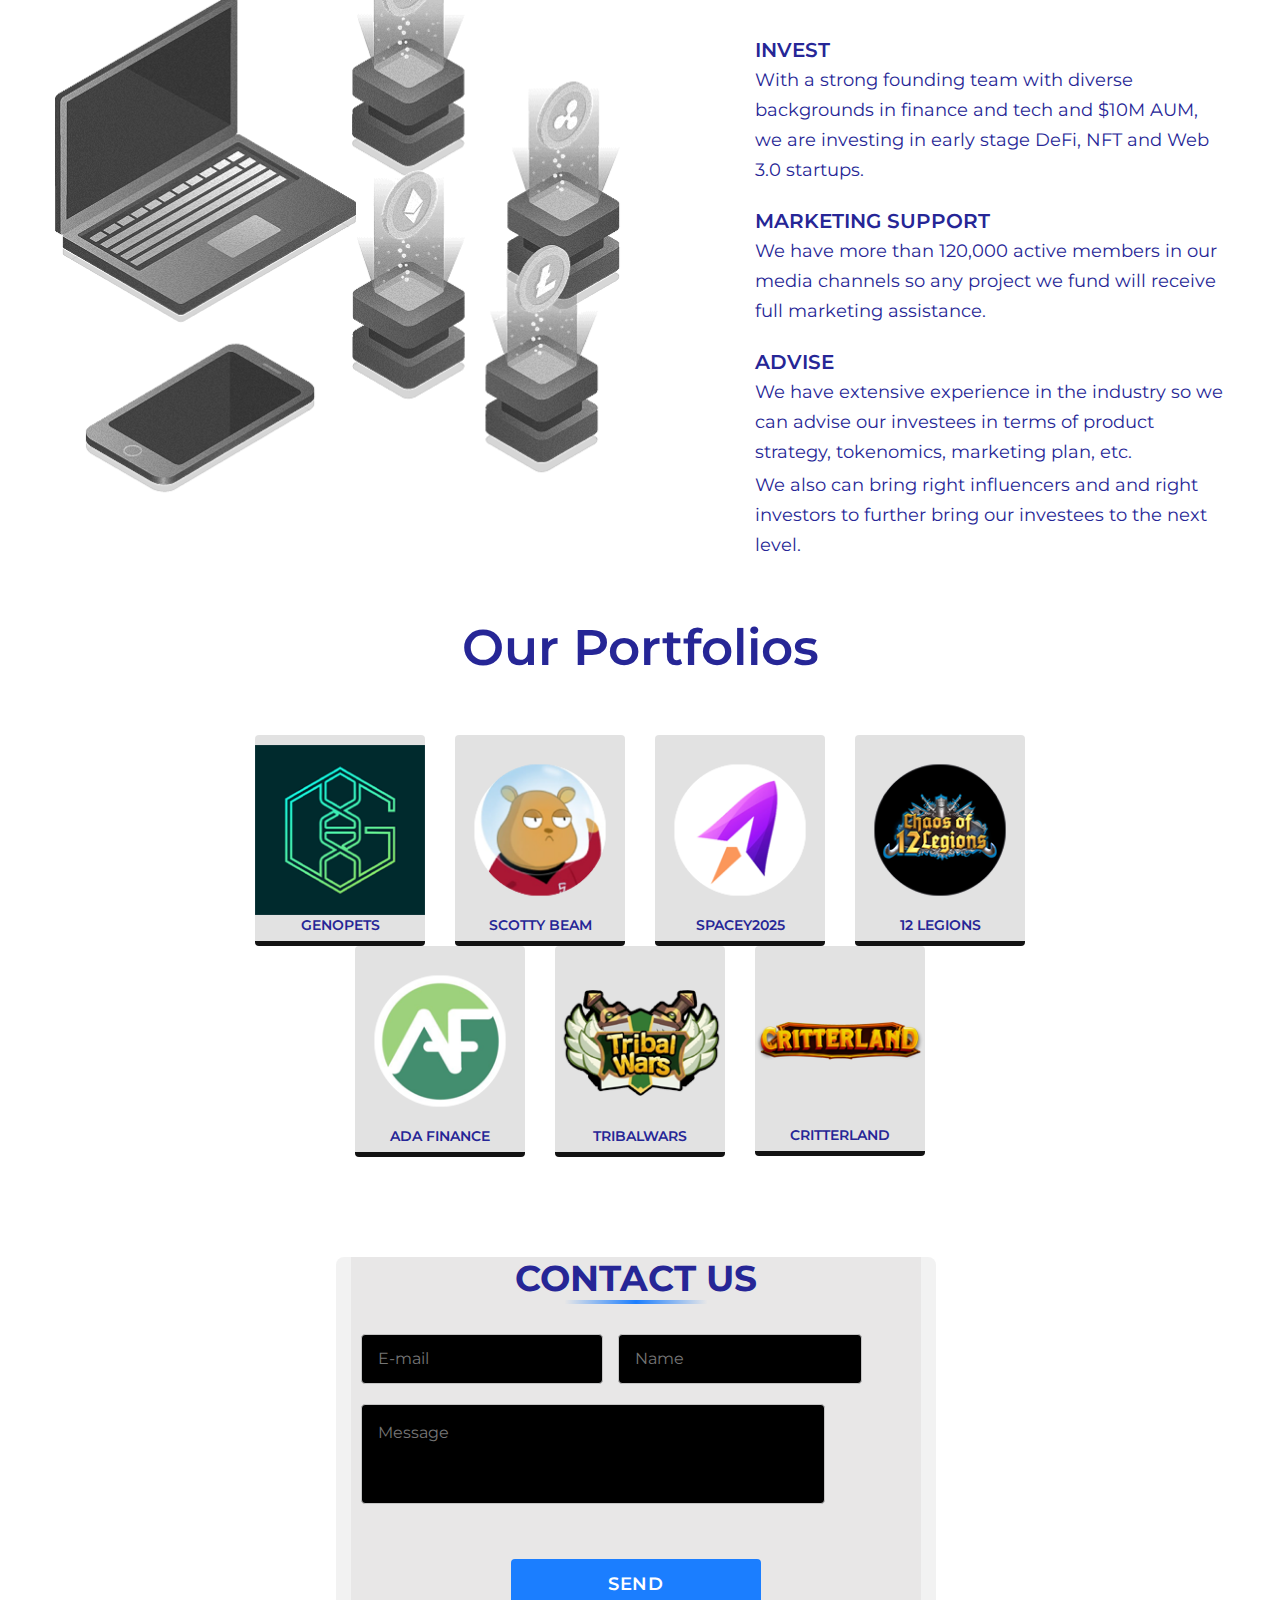
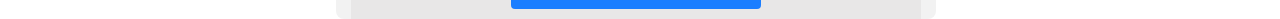
==== commit 9c96dce4: "update" ====
--- a/index.html
+++ b/index.html
@@ -1,4 +1,4 @@
-<html lang="en" class=" sizes customelements history pointerevents postmessage webgl websockets cssanimations csscolumns csscolumns-width csscolumns-span csscolumns-fill csscolumns-gap csscolumns-rule csscolumns-rulecolor csscolumns-rulestyle csscolumns-rulewidth csscolumns-breakbefore csscolumns-breakafter csscolumns-breakinside flexbox picture srcset webworkers"><head>
+<html lang="en" class=" sizes customelements history pointerevents postmessage webgl websockets cssanimations csscolumns csscolumns-width csscolumns-span csscolumns-fill csscolumns-gap csscolumns-rule csscolumns-rulecolor csscolumns-rulestyle csscolumns-rulewidth csscolumns-breakbefore csscolumns-breakafter csscolumns-breakinside flexbox picture srcset webworkers sizes customelements history pointerevents postmessage webgl websockets cssanimations csscolumns csscolumns-width csscolumns-span csscolumns-fill csscolumns-gap csscolumns-rule csscolumns-rulecolor csscolumns-rulestyle csscolumns-rulewidth csscolumns-breakbefore csscolumns-breakafter csscolumns-breakinside flexbox picture srcset webworkers sizes customelements history pointerevents postmessage webgl websockets cssanimations csscolumns csscolumns-width csscolumns-span csscolumns-fill csscolumns-gap csscolumns-rule csscolumns-rulecolor csscolumns-rulestyle csscolumns-rulewidth csscolumns-breakbefore csscolumns-breakafter csscolumns-breakinside flexbox picture srcset webworkers sizes customelements history pointerevents postmessage webgl websockets cssanimations csscolumns csscolumns-width csscolumns-span csscolumns-fill csscolumns-gap csscolumns-rule csscolumns-rulecolor csscolumns-rulestyle csscolumns-rulewidth csscolumns-breakbefore csscolumns-breakafter csscolumns-breakinside flexbox picture srcset webworkers"><head><link type="text/css" id="dark-mode" rel="stylesheet" href="">
 
     <meta charset="utf-8">
     <meta http-equiv="x-ua-compatible" content="ie=edge">
@@ -35,7 +35,7 @@
 
 </head>
 
-<body>
+<body data-new-gr-c-s-check-loaded="14.1052.0" data-gr-ext-installed="" data-new-gr-c-s-loaded="14.1052.0">
 
     <header class="header-area">
         <div class="header-nav sticky">
@@ -239,10 +239,116 @@
         <div class="container">
             <div class="row justify-content-center">
                 <div class="col-lg-6">
-                    <div class="section-title text-center" id="contact">
-
-                        <h3 class="title">Contact US</h3>                        
-                    </div>
+                    <section id="form_block" class="container" style="
+    background: #F2F2F2;
+    /* box-shadow: 0px 4px 32px rgb(0 0 0 / 25%); */
+    border-radius: 8px;
+    width: 100%;
+    /* height: 500px; */
+    position: absolute;
+    /* bottom: -248px; */
+    /* padding: 50px 0px; */
+    margin: 0px 0px 0px -19px;
+"><grammarly-extension data-grammarly-shadow-root="true" style="position: absolute; top: 0px; left: 0px; pointer-events: none;" class="cGcvT"></grammarly-extension><grammarly-extension data-grammarly-shadow-root="true" style="position: absolute; top: 0px; left: 0px; pointer-events: none;" class="cGcvT"></grammarly-extension>
+			<div class="form" style="
+    background: #e8e7e7;
+">
+				<h2 style="
+    /* background: #e8e7e7; */
+    text-align: center;
+    text-transform: uppercase;
+    margin-bottom: 30px;
+    color: #262696;
+    border-top: 0px;
+    border-left: 0px;
+    border-right: 0px;
+    border-bottom: 4px solid transparent;
+    border-image-source: linear-gradient(to right, rgba(0, 0, 0, 0), rgba(0, 0, 0, 0), rgba(0, 0, 0, 0), rgba(0, 0, 0, 0), #1B7EFF, rgba(0, 0, 0, 0), rgba(0, 0, 0, 0), rgba(0, 0, 0, 0), rgba(0, 0, 0, 0));
+    border-image-slice: 1;
+    background: #e8e7e7;
+">contact us</h2>
+				<div class="form-container" style="
+    background: #e8e7e7;
+">
+					<div role="form" class="wpcf7" id="wpcf7-f437-o2" lang="en-US" dir="ltr">
+<div class="screen-reader-response"><p role="status" aria-live="polite" aria-atomic="true"></p> <ul></ul></div>
+<form action="#" method="post" class="wpcf7-form init" novalidate="novalidate" data-status="init">
+<div style="display: none;">
+<input type="hidden" name="_wpcf7" value="437">
+<input type="hidden" name="_wpcf7_version" value="5.3.2">
+<input type="hidden" name="_wpcf7_locale" value="en_US">
+<input type="hidden" name="_wpcf7_unit_tag" value="wpcf7-f437-o2">
+<input type="hidden" name="_wpcf7_container_post" value="0">
+<input type="hidden" name="_wpcf7_posted_data_hash" value="">
+</div>
+<p class="form-row form-row-wide">
+<span class="wpcf7-form-control-wrap your-email"><input type="email" name="your-email" value="" size="40" class="wpcf7-form-control wpcf7-text wpcf7-email wpcf7-validates-as-required wpcf7-validates-as-email message-email" aria-required="true" aria-invalid="false" placeholder="E-mail" style="
+    margin: 0px 15px;
+    padding: 16px;
+    width: 242px;
+    height: 50px;
+    background: #000000;
+    border: 1px solid #C4C4C4;
+    box-sizing: border-box;
+    border-radius: 4px;
+    transition: .2s all ease-in-out;
+    -webkit-appearance: none;
+    -moz-appearance: none;
+    appearance: none;
+"></span><br>
+<span class="wpcf7-form-control-wrap your-name"><input type="text" name="your-name" value="" size="40" class="wpcf7-form-control wpcf7-text wpcf7-validates-as-required message-name" aria-required="true" aria-invalid="false" placeholder="Name" style="
+    padding: 16px;
+    width: 244px;
+    height: 50px;
+    background: #000000;
+    border: 1px solid #C4C4C4;
+    box-sizing: border-box;
+    border-radius: 4px;
+    transition: .2s all ease-in-out;
+    -webkit-appearance: none;
+    -moz-appearance: none;
+    appearance: none;
+"></span>
+</p>
+<p class="form-row">
+<span class="wpcf7-form-control-wrap your-message"><textarea name="your-message" cols="40" rows="10" class="wpcf7-form-control wpcf7-textarea" aria-invalid="false" placeholder="Message" spellcheck="false" style="
+    margin: 15px;
+    margin: 0 10px;
+    box-shadow: none;
+    background: #000000;
+    border: 1px solid #C4C4C4;
+    box-sizing: border-box;
+    border-radius: 4px;
+    padding: 16px;
+    overflow: hidden;
+    width: 100%;
+    margin: 20px 15px 45px 15px;
+    height: 100px;
+    resize: none;
+    transition: .2s all ease-in-out;
+    -webkit-appearance: none;
+    -moz-appearance: none;
+    appearance: none;
+"></textarea></span><br>
+<input type="submit" value="Send" class="wpcf7-form-control wpcf7-submit" style="
+    background: #1B7EFF;
+    border: 1px solid #C4C4C4;
+    border-radius: 4px;
+    height: 50px;
+    width: 250px;
+    margin: 10px auto;
+    display: block;
+    border: 0px;
+    letter-spacing: 0.05em;
+    text-transform: uppercase;
+    color: #FFFFFF;
+    font-weight: 600;
+    font-size: 18px;
+    line-height: 16px;
+"></p>
+<div class="wpcf7-response-output" aria-hidden="true"></div></form></div>				</div>
+			</div>
+		</section>
                 </div>
             </div>
         </div>
@@ -254,10 +360,10 @@
     <footer class="footer-area">
         <div class="container">
             <div class="row">
-                <div class="col-lg-12">
-                    <div class="footer-copyright d-flex justify-content-between align-items-center">
-                        <p class="order-2 order-sm-1">© TheZeiCapital.com</p>                        
-                    </div>
+                <div class="col-lg-12" style="
+    /* background: #e8e7e7; */
+">
+                    
                 </div>
             </div>
         </div>
@@ -294,4 +400,4 @@
 
 
 
-</body></html>+<grammarly-desktop-integration data-grammarly-shadow-root="true"></grammarly-desktop-integration><grammarly-mirror data-grammarly-shadow-root="true" class="cGcvT"></grammarly-mirror></body></html>